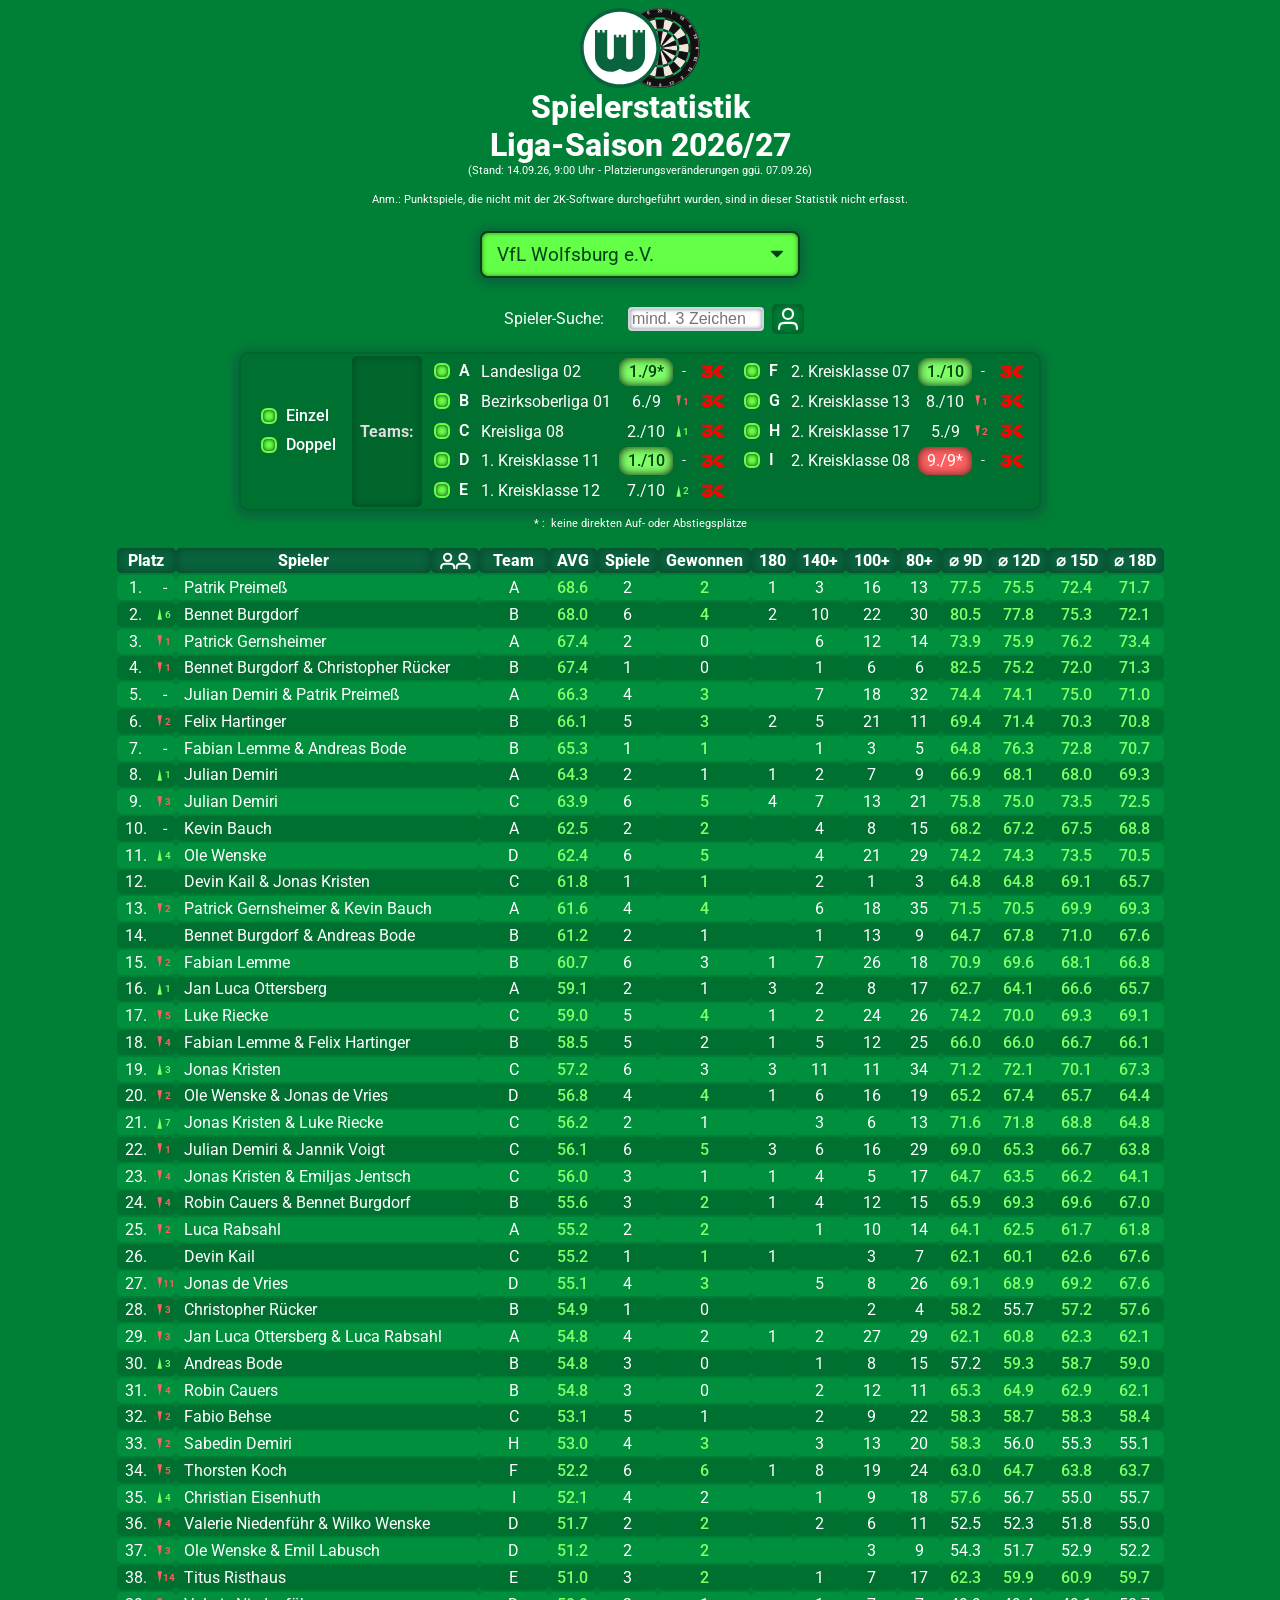
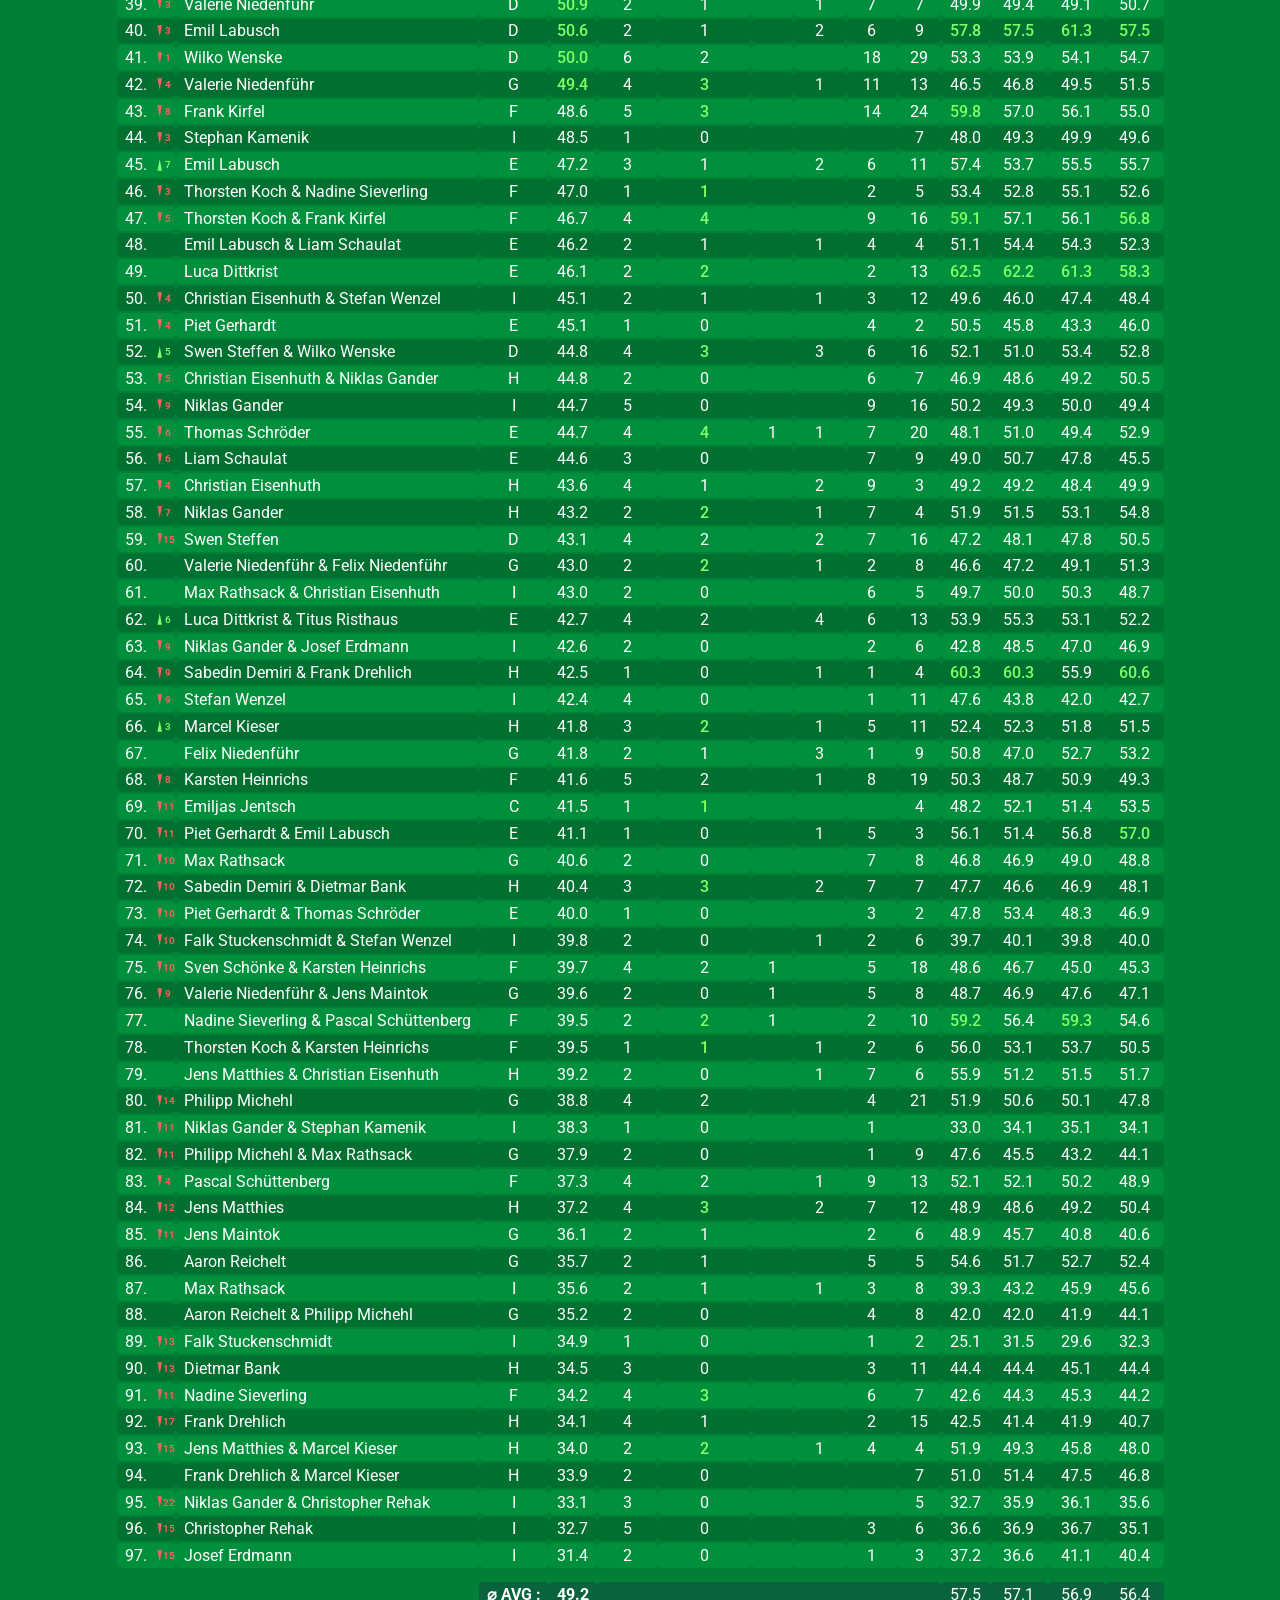
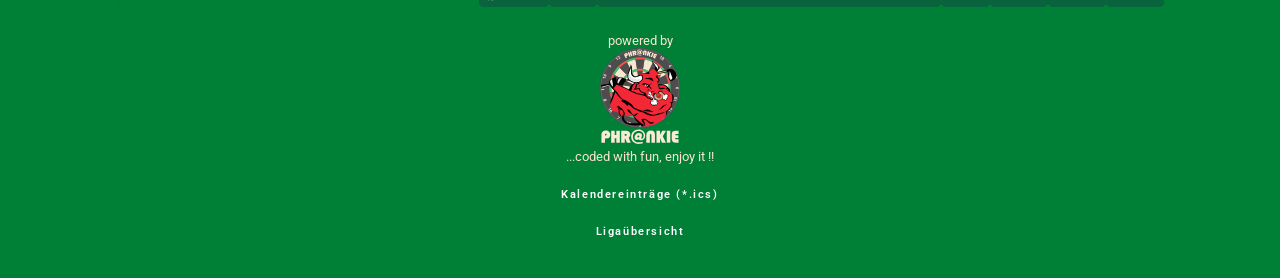
==== index.html @ e4059575 "Add files via upload" ====
<!doctype html>
<html lang="de">
<head>
    <meta http-equiv="content-type" content="text/html; charset=UTF-8">
	<meta http-equiv="Cache-Control" content="no-cache, no-store, must-revalidate">
	<meta http-equiv="Pragma" content="no-cache">
	<meta http-equiv="Expires" content="0">
    <meta name="viewport" content="width=device-width, initial-scale=1.0">
	<meta name="theme-color" content="#09633d">
    <title>Spielerstatistik Liga-Saison 2026/27</title>
	<link rel="manifest" href="./manifest.json">
	<link rel="apple-touch-icon" href="./icon-192.png">
	<link href="https://fonts.googleapis.com/css?family=Roboto" rel="stylesheet">
	<script src="./s8s.js" type="text/javascript"></script>
</head>
<body style="background-color: #007F36;">
	<div class="flex-container">
		<div class="flex-container">
			<svg width="120" height="80" viewBox="0 0 120 80"><defs id="defs1"><mask id="path-1-inside-1_2104_37943-5-1" fill="#ffffff"><path d="m 371.001,340.001 c 0,17.121 -13.879,31 -31,31 -17.121,0 -31,-13.879 -31,-31 0,-17.121 13.879,-31 31,-31 17.121,0 31,13.879 31,31 z m -45.008,0 c 0,7.737 6.271,14.008 14.008,14.008 7.737,0 14.008,-6.271 14.008,-14.008 0,-7.737 -6.271,-14.008 -14.008,-14.008 -7.737,0 -14.008,6.271 -14.008,14.008 z" id="path2-3-3" /></mask><style id="style1"> .st0 { fill: none; } .st1 { fill: #09633d; } .st2 { fill: #fff; } .st3 { clip-path: url(#clippath); } </style><clipPath id="clippath"><rect class="st0" width="1080" height="1080" id="rect1" x="0" y="0" /></clipPath><style id="style1-4"> .st0 { fill: none; } .st1 { fill: #09633d; } .st2 { fill: #fff; } .st3 { clip-path: url(#clippath); } </style><clipPath id="clippath-5"><rect class="st0" width="1080" height="1080" id="rect1-5" x="0" y="0" /></clipPath></defs><g id="layer1" transform="matrix(0.43038308,0,0,0.43038308,34.805794,-23.907856)"><g id="g1" transform="matrix(0.99990043,0,0,0.99989921,11.568562,55.050055)"><g id="layer1-9" transform="translate(-12.170833,-55.562499)"><g id="g1950" style="display:inline" transform="matrix(0.26458333,0,0,0.26458333,9.8705457,53.262325)"><ellipse style="fill:#141011;fill-opacity:1;fill-rule:evenodd;stroke:none;stroke-width:5.89986;paint-order:markers fill stroke" id="circle1685" cx="361.89084" cy="361.89041" rx="351.306" ry="351.30643" /><g id="g1568-9" style="display:inline;fill:#ede7de;fill-opacity:1;stroke:#cccccc;stroke-width:1.11589;stroke-dasharray:none;stroke-opacity:1" transform="matrix(0.89614401,0,0,0.89614401,39.278656,39.259879)"><path d="m 638.529,315.888 c 4.629,29.227 4.629,59.001 0,88.229 l -92.861,-14.708 c 3.086,-19.483 3.086,-39.33 0,-58.814 z" fill="url(#paint2_radial_2104_37943)" stroke="#cccccc" id="path1528-4" style="fill:#ede7de;fill-opacity:1;stroke:#cccccc;stroke-width:1.11589;stroke-dasharray:none;stroke-opacity:1" /><path d="m 526.92,333.565 c 2.775,17.516 2.775,35.359 0,52.875 L 390.124,364.774 c 0.5,-3.161 0.5,-6.381 0,-9.542 z" fill="url(#paint3_radial_2104_37943)" stroke="#cccccc" id="path1530-2" style="fill:#ede7de;fill-opacity:1;stroke:#cccccc;stroke-width:1.11589;stroke-dasharray:none;stroke-opacity:1" /><path d="m 559.405,160.596 c 20.924,20.924 38.425,45.012 51.859,71.378 l -83.771,42.684 c -8.955,-17.576 -20.621,-33.633 -34.57,-47.581 z" fill="url(#paint10_radial_2104_37943)" stroke="#cccccc" id="path1532-9" style="fill:#ede7de;fill-opacity:1;stroke:#cccccc;stroke-width:1.11589;stroke-dasharray:none;stroke-opacity:1" /><path d="m 479.502,240.499 c 12.54,12.54 23.028,26.975 31.079,42.777 L 387.18,346.152 c -1.453,-2.853 -3.346,-5.458 -5.609,-7.722 z" fill="url(#paint11_radial_2104_37943)" stroke="#cccccc" id="path1534-14" style="fill:#ede7de;fill-opacity:1;stroke:#cccccc;stroke-width:1.11589;stroke-dasharray:none;stroke-opacity:1" /><path d="m 404.115,81.4727 c 29.228,4.6291 57.544,13.8298 83.911,27.2642 L 445.342,192.508 C 427.766,183.553 408.89,177.42 389.407,174.334 Z" fill="url(#paint18_radial_2104_37943)" stroke="#cccccc" id="path1536-3" style="fill:#ede7de;fill-opacity:1;stroke:#cccccc;stroke-width:1.11589;stroke-dasharray:none;stroke-opacity:1" /><path d="m 386.438,193.081 c 17.516,2.774 34.486,8.288 50.287,16.339 l -62.876,123.401 c -2.852,-1.453 -5.915,-2.448 -9.077,-2.949 z" fill="url(#paint19_radial_2104_37943)" stroke="#cccccc" id="path1538-6" style="fill:#ede7de;fill-opacity:1;stroke:#cccccc;stroke-width:1.11589;stroke-dasharray:none;stroke-opacity:1" /><path d="m 231.976,108.7379 c 26.367,-13.4344 54.683,-22.6351 83.911,-27.2643 l 14.708,92.8614 c -19.483,3.086 -38.359,9.219 -55.935,18.174 z" fill="url(#paint26_radial_2104_37943)" stroke="#cccccc" id="path1540-5" style="fill:#ede7de;fill-opacity:1;stroke:#cccccc;stroke-width:1.11589;stroke-dasharray:none;stroke-opacity:1" /><path d="m 283.276,209.421 c 15.802,-8.051 32.772,-13.565 50.287,-16.339 l 21.666,136.791 c -3.162,0.501 -6.225,1.496 -9.077,2.949 z" fill="url(#paint27_radial_2104_37943)" stroke="#cccccc" id="path1542-2" style="fill:#ede7de;fill-opacity:1;stroke:#cccccc;stroke-width:1.11589;stroke-dasharray:none;stroke-opacity:1" /><path d="m 108.7368,231.975 c 13.4342,-26.366 30.9352,-50.454 51.8592,-71.378 l 66.482,66.481 c -13.948,13.948 -25.614,30.005 -34.57,47.581 z" fill="url(#paint34_radial_2104_37943)" stroke="#cccccc" id="path1544-7" style="fill:#ede7de;fill-opacity:1;stroke:#cccccc;stroke-width:1.11589;stroke-dasharray:none;stroke-opacity:1" /><path d="m 209.42,283.277 c 8.051,-15.802 18.539,-30.237 31.079,-42.777 l 97.931,97.931 c -2.263,2.264 -4.156,4.869 -5.609,7.721 z" fill="url(#paint35_radial_2104_37943)" stroke="#cccccc" id="path1546-8" style="fill:#ede7de;fill-opacity:1;stroke:#cccccc;stroke-width:1.11589;stroke-dasharray:none;stroke-opacity:1" /><path d="m 81.4719,404.116 c -4.6292,-29.228 -4.6292,-59.002 0,-88.229 l 92.8611,14.707 c -3.086,19.484 -3.086,39.331 0,58.814 z" fill="url(#paint42_radial_2104_37943)" stroke="#cccccc" id="path1548-3" style="fill:#ede7de;fill-opacity:1;stroke:#cccccc;stroke-width:1.11589;stroke-dasharray:none;stroke-opacity:1" /><path d="m 193.081,386.439 c -2.775,-17.516 -2.775,-35.359 0,-52.875 l 136.791,21.666 c -0.501,3.162 -0.501,6.382 0,9.544 z" fill="url(#paint43_radial_2104_37943)" stroke="#cccccc" id="path1550-1" style="fill:#ede7de;fill-opacity:1;stroke:#cccccc;stroke-width:1.11589;stroke-dasharray:none;stroke-opacity:1" /><path d="M 160.596,559.404 C 139.672,538.48 122.171,514.392 108.7368,488.025 l 83.7712,-42.683 c 8.956,17.576 20.622,33.633 34.57,47.581 z" fill="url(#paint50_radial_2104_37943)" stroke="#cccccc" id="path1552-8" style="fill:#ede7de;fill-opacity:1;stroke:#cccccc;stroke-width:1.11589;stroke-dasharray:none;stroke-opacity:1" /><path d="m 240.5,479.502 c -12.54,-12.54 -23.028,-26.975 -31.079,-42.777 L 332.822,373.85 c 1.453,2.852 3.346,5.457 5.609,7.721 z" fill="url(#paint51_radial_2104_37943)" stroke="#cccccc" id="path1554-6" style="fill:#ede7de;fill-opacity:1;stroke:#cccccc;stroke-width:1.11589;stroke-dasharray:none;stroke-opacity:1" /><path d="m 315.886,638.528 c -29.227,-4.629 -57.544,-13.83 -83.91,-27.264 l 42.683,-83.772 c 17.576,8.956 36.452,15.089 55.935,18.175 z" fill="url(#paint58_radial_2104_37943)" stroke="#cccccc" id="path1556-3" style="fill:#ede7de;fill-opacity:1;stroke:#cccccc;stroke-width:1.11589;stroke-dasharray:none;stroke-opacity:1" /><path d="m 333.563,526.92 c -17.515,-2.775 -34.485,-8.288 -50.287,-16.339 L 346.152,387.18 c 2.852,1.453 5.915,2.448 9.077,2.949 z" fill="url(#paint59_radial_2104_37943)" stroke="#cccccc" id="path1558-6" style="fill:#ede7de;fill-opacity:1;stroke:#cccccc;stroke-width:1.11589;stroke-dasharray:none;stroke-opacity:1" /><path d="m 436.725,510.581 c -15.801,8.051 -32.771,13.564 -50.287,16.339 L 364.772,390.129 c 3.162,-0.501 6.225,-1.496 9.077,-2.949 z" fill="url(#paint66_radial_2104_37943)" stroke="#cccccc" id="path1560-9" style="fill:#ede7de;fill-opacity:1;stroke:#cccccc;stroke-width:1.11589;stroke-dasharray:none;stroke-opacity:1" /><path d="m 611.264,488.025 c -13.435,26.367 -30.935,50.455 -51.86,71.379 l -66.481,-66.481 c 13.948,-13.948 25.614,-30.005 34.57,-47.581 z" fill="url(#paint73_radial_2104_37943)" stroke="#cccccc" id="path1562-8" style="fill:#ede7de;fill-opacity:1;stroke:#cccccc;stroke-width:1.11589;stroke-dasharray:none;stroke-opacity:1" /><path d="m 510.581,436.725 c -8.051,15.802 -18.539,30.237 -31.079,42.777 L 381.57,381.571 c 2.264,-2.264 4.157,-4.869 5.61,-7.721 z" fill="url(#paint74_radial_2104_37943)" stroke="#cccccc" id="path1564-3" style="fill:#ede7de;fill-opacity:1;stroke:#cccccc;stroke-width:1.11589;stroke-dasharray:none;stroke-opacity:1" /><path d="m 488.019,611.305 c -26.367,13.434 -54.683,22.635 -83.911,27.264 L 389.4,545.708 c 19.483,-3.086 38.359,-9.219 55.935,-18.175 z" fill="url(#paint81_radial_2104_37943)" stroke="#cccccc" id="path1566-6" style="fill:#ede7de;fill-opacity:1;stroke:#cccccc;stroke-width:1.11589;stroke-dasharray:none;stroke-opacity:1" /></g><g id="g1610-6" style="display:inline;fill:#141011;fill-opacity:1;stroke:#b3b3b3;stroke-width:1.11589;stroke-dasharray:none;stroke-opacity:1" transform="matrix(0.89614401,0,0,0.89614401,39.278454,39.278228)"><path d="m 611.265,231.976 c 13.434,26.366 22.635,54.683 27.264,83.91 l -92.861,14.708 c -3.086,-19.483 -9.219,-38.359 -18.175,-55.935 z" fill="url(#paint6_radial_2104_37943)" id="path1570-4" style="fill:#141011;fill-opacity:1;stroke:#b3b3b3;stroke-width:1.11589;stroke-dasharray:none;stroke-opacity:1" /><path d="m 510.58,283.276 c 8.052,15.802 13.565,32.772 16.34,50.287 l -136.793,21.666 c -0.501,-3.161 -1.496,-6.224 -2.949,-9.076 z" fill="url(#paint7_radial_2104_37943)" id="path1572-4" style="fill:#141011;fill-opacity:1;stroke:#b3b3b3;stroke-width:1.11589;stroke-dasharray:none;stroke-opacity:1" /><path d="m 488.026,108.7363 c 26.367,13.4347 50.455,30.9347 71.379,51.8597 l -66.481,66.481 c -13.948,-13.948 -30.005,-25.614 -47.581,-34.569 z" fill="url(#paint14_radial_2104_37943)" id="path1574-43" style="fill:#141011;fill-opacity:1;stroke:#b3b3b3;stroke-width:1.11589;stroke-dasharray:none;stroke-opacity:1" /><path d="m 436.726,209.42 c 15.801,8.051 30.236,18.539 42.776,31.079 l -97.933,97.933 c -2.263,-2.263 -4.869,-4.156 -7.72,-5.609 z" fill="url(#paint15_radial_2104_37943)" id="path1576-0" style="fill:#141011;fill-opacity:1;stroke:#b3b3b3;stroke-width:1.11589;stroke-dasharray:none;stroke-opacity:1" /><path d="m 315.887,81.4719 c 29.227,-4.6292 59.001,-4.6292 88.229,0 l -14.708,92.8611 c -19.483,-3.086 -39.33,-3.086 -58.814,0 z" fill="url(#paint22_radial_2104_37943)" id="path1578-6" style="fill:#141011;fill-opacity:1;stroke:#b3b3b3;stroke-width:1.11589;stroke-dasharray:none;stroke-opacity:1" /><path d="m 333.563,193.081 c 17.516,-2.775 35.36,-2.775 52.875,0 l -21.666,136.793 c -3.161,-0.501 -6.381,-0.501 -9.543,0 z" fill="url(#paint23_radial_2104_37943)" id="path1580-0" style="fill:#141011;fill-opacity:1;stroke:#b3b3b3;stroke-width:1.11589;stroke-dasharray:none;stroke-opacity:1" /><path d="m 160.597,160.597 c 20.924,-20.925 45.012,-38.425 71.378,-51.8597 l 42.684,83.7717 c -17.576,8.955 -33.633,20.621 -47.581,34.569 z" fill="url(#paint30_radial_2104_37943)" id="path1582-97" style="fill:#141011;fill-opacity:1;stroke:#b3b3b3;stroke-width:1.11589;stroke-dasharray:none;stroke-opacity:1" /><path d="m 240.5,240.5 c 12.539,-12.54 26.975,-23.028 42.776,-31.079 l 62.877,123.403 c -2.852,1.453 -5.457,3.346 -7.72,5.609 z" fill="url(#paint31_radial_2104_37943)" id="path1584-9" style="fill:#141011;fill-opacity:1;stroke:#b3b3b3;stroke-width:1.11589;stroke-dasharray:none;stroke-opacity:1" /><path d="m 81.4722,315.885 c 4.6291,-29.227 13.8298,-57.544 27.2642,-83.91 l 83.7716,42.683 c -8.956,17.576 -15.089,36.452 -18.175,55.935 z" fill="url(#paint38_radial_2104_37943)" id="path1586-9" style="fill:#141011;fill-opacity:1;stroke:#b3b3b3;stroke-width:1.11589;stroke-dasharray:none;stroke-opacity:1" /><path d="m 193.081,333.562 c 2.774,-17.515 8.288,-34.485 16.339,-50.287 l 123.403,62.877 c -1.453,2.852 -2.448,5.915 -2.949,9.076 z" fill="url(#paint39_radial_2104_37943)" id="path1588-3" style="fill:#141011;fill-opacity:1;stroke:#b3b3b3;stroke-width:1.11589;stroke-dasharray:none;stroke-opacity:1" /><path d="M 108.7369,488.025 C 95.3025,461.658 86.1018,433.342 81.4727,404.114 l 92.8613,-14.708 c 3.086,19.483 9.219,38.359 18.174,55.935 z" fill="url(#paint46_radial_2104_37943)" id="path1590-2" style="fill:#141011;fill-opacity:1;stroke:#b3b3b3;stroke-width:1.11589;stroke-dasharray:none;stroke-opacity:1" /><path d="m 209.421,436.724 c -8.051,-15.801 -13.565,-32.771 -16.339,-50.287 l 136.793,-21.666 c 0.501,3.162 1.496,6.225 2.949,9.076 z" fill="url(#paint47_radial_2104_37943)" id="path1592-11" style="fill:#141011;fill-opacity:1;stroke:#b3b3b3;stroke-width:1.11589;stroke-dasharray:none;stroke-opacity:1" /><path d="M 231.975,611.265 C 205.609,597.83 181.521,580.33 160.597,559.405 l 66.481,-66.481 c 13.948,13.948 30.005,25.614 47.581,34.569 z" fill="url(#paint54_radial_2104_37943)" id="path1594-9" style="fill:#141011;fill-opacity:1;stroke:#b3b3b3;stroke-width:1.11589;stroke-dasharray:none;stroke-opacity:1" /><path d="M 283.277,510.581 C 267.475,502.529 253.04,492.041 240.5,479.502 l 97.933,-97.934 c 2.263,2.264 4.869,4.156 7.721,5.61 z" fill="url(#paint55_radial_2104_37943)" id="path1596-7" style="fill:#141011;fill-opacity:1;stroke:#b3b3b3;stroke-width:1.11589;stroke-dasharray:none;stroke-opacity:1" /><path d="m 404.116,638.529 c -29.228,4.629 -59.002,4.629 -88.229,0 l 14.707,-92.861 c 19.484,3.086 39.331,3.086 58.814,0 z" fill="url(#paint62_radial_2104_37943)" id="path1598-1" style="fill:#141011;fill-opacity:1;stroke:#b3b3b3;stroke-width:1.11589;stroke-dasharray:none;stroke-opacity:1" /><path d="m 386.438,526.92 c -17.515,2.774 -35.359,2.774 -52.875,0 l 21.666,-136.793 c 3.162,0.501 6.382,0.501 9.543,0 z" fill="url(#paint63_radial_2104_37943)" id="path1600-9" style="fill:#141011;fill-opacity:1;stroke:#b3b3b3;stroke-width:1.11589;stroke-dasharray:none;stroke-opacity:1" /><path d="m 559.405,559.405 c -20.925,20.925 -45.013,38.425 -71.379,51.86 l -42.684,-83.772 c 17.576,-8.955 33.633,-20.621 47.581,-34.569 z" fill="url(#paint69_radial_2104_37943)" id="path1602-2" style="fill:#141011;fill-opacity:1;stroke:#b3b3b3;stroke-width:1.11589;stroke-dasharray:none;stroke-opacity:1" /><path d="m 479.501,479.502 c -12.54,12.539 -26.975,23.027 -42.776,31.079 L 373.848,387.178 c 2.851,-1.454 5.457,-3.346 7.72,-5.61 z" fill="url(#paint70_radial_2104_37943)" id="path1604-3" style="fill:#141011;fill-opacity:1;stroke:#b3b3b3;stroke-width:1.11589;stroke-dasharray:none;stroke-opacity:1" /><path d="m 638.529,404.114 c -4.629,29.228 -13.83,57.544 -27.264,83.911 l -83.772,-42.684 c 8.956,-17.576 15.089,-36.452 18.175,-55.935 z" fill="url(#paint77_radial_2104_37943)" id="path1606-7" style="fill:#141011;fill-opacity:1;stroke:#b3b3b3;stroke-width:1.11589;stroke-dasharray:none;stroke-opacity:1" /><path d="m 526.92,386.436 c -2.774,17.516 -8.288,34.486 -16.339,50.287 L 387.178,373.846 c 1.453,-2.851 2.448,-5.914 2.949,-9.075 z" fill="url(#paint78_radial_2104_37943)" id="path1608-7" style="fill:#141011;fill-opacity:1;stroke:#b3b3b3;stroke-width:1.11589;stroke-dasharray:none;stroke-opacity:1" /></g><g id="g7471" style="display:inline" transform="translate(1.8908332,1.8904006)"><path d="m 371.001,340.001 c 0,17.121 -13.879,31 -31,31 -17.121,0 -31,-13.879 -31,-31 0,-17.121 13.879,-31 31,-31 17.121,0 31,13.879 31,31 z m -45.008,0 c 0,7.737 6.271,14.008 14.008,14.008 7.737,0 14.008,-6.271 14.008,-14.008 0,-7.737 -6.271,-14.008 -14.008,-14.008 -7.737,0 -14.008,6.271 -14.008,14.008 z" fill="url(#paint0_radial_2104_37943)" stroke="#cccccc" stroke-width="2" mask="url(#path-1-inside-1_2104_37943-5-1)" id="path1612-8" style="fill:#004013;fill-opacity:1;stroke:#cccccc;stroke-opacity:1" transform="matrix(0.89614401,0,0,0.89614401,55.310602,55.310909)" /><path d="m 526.40096,333.64697 c 2.7655,17.46136 2.7655,35.24892 0,52.71029 l -16.82241,-2.66424 c 2.4859,-15.69596 2.4859,-31.68586 0,-47.38182 z" stroke="#cccccc" id="path1614-7" style="fill:#004013;fill-opacity:1;stroke:#cccccc;stroke-width:0.896144;stroke-opacity:1" /><path d="m 625.5342,317.94563 c 4.41262,27.8638 4.41262,56.24916 0,84.11297 l -15.93254,-2.52354 c 4.14825,-26.1916 4.14825,-52.87339 0,-79.06589 z" stroke="#cccccc" id="path1616-9" style="fill:#004013;fill-opacity:1;stroke:#cccccc;stroke-width:0.896144;stroke-opacity:1" /><path d="m 479.12937,240.87007 c 12.5012,12.50121 22.95652,26.89239 30.98328,42.64391 l -15.1771,7.73283 c -7.21396,-14.15908 -16.61271,-27.09492 -27.84946,-38.33256 z" stroke="#cccccc" id="path1618-6" style="fill:#004013;fill-opacity:1;stroke:#cccccc;stroke-width:0.896144;stroke-opacity:1" /><path d="m 550.10128,169.89905 c 19.94817,19.94817 36.63258,42.91275 49.44027,68.0487 l -14.37236,7.32329 c -12.0388,-23.62863 -27.72221,-45.21405 -46.47403,-63.96587 z" stroke="#cccccc" id="path1620-0" style="fill:#004013;fill-opacity:1;stroke:#cccccc;stroke-width:0.896144;stroke-opacity:1" /><path d="m 386.35516,193.59937 c 17.46137,2.7664 34.37877,8.26245 50.13119,16.28921 l -7.73282,15.1762 c -14.15998,-7.21485 -29.36664,-12.15619 -45.06261,-14.6421 z" stroke="#cccccc" id="path1622-8" style="fill:#004013;fill-opacity:1;stroke:#cccccc;stroke-width:0.896144;stroke-opacity:1" /><path d="m 402.0565,94.467294 c 27.86381,4.413241 54.85925,13.184606 79.99609,25.992206 l -7.32329,14.37254 C 451.10067,122.79288 425.72546,114.54773 399.53296,110.3993 Z" stroke="#cccccc" id="path1624-0" style="fill:#004013;fill-opacity:1;stroke:#cccccc;stroke-width:0.896144;stroke-opacity:1" /><path d="m 283.51457,209.88858 c 15.75242,-8.02676 32.66893,-13.52281 50.1303,-16.28921 l 2.66513,16.82331 c -15.69596,2.48591 -30.90353,7.42725 -45.0626,14.6421 z" stroke="#cccccc" id="path1626-7" style="fill:#004013;fill-opacity:1;stroke:#cccccc;stroke-width:0.896144;stroke-opacity:1" /><path d="m 237.94834,120.45959 c 25.13594,-12.80769 52.13138,-21.579055 79.99519,-25.992296 l 2.52354,15.932006 c -26.1916,4.14843 -51.56771,12.39358 -75.19545,24.43274 z" stroke="#cccccc" id="path1628-3" style="fill:#004013;fill-opacity:1;stroke:#cccccc;stroke-width:0.896144;stroke-opacity:1" /><path d="m 209.88738,283.51398 c 8.02586,-15.75152 18.48207,-30.1427 30.98239,-42.64391 l 12.04417,12.04418 c -11.23675,11.23764 -20.63551,24.17348 -27.85036,38.33256 z" stroke="#cccccc" id="path1630-4" style="fill:#004013;fill-opacity:1;stroke:#cccccc;stroke-width:0.896144;stroke-opacity:1" /><path d="m 120.45911,237.94775 c 12.8076,-25.13595 29.49147,-48.10053 49.44053,-68.0487 l 11.40612,11.40612 c -18.75181,18.75182 -34.43523,40.33724 -46.47421,63.96587 z" stroke="#cccccc" id="path1632-4" style="fill:#004013;fill-opacity:1;stroke:#cccccc;stroke-width:0.896144;stroke-opacity:1" /><path d="m 193.59907,386.35636 c -2.7664,-17.46136 -2.7664,-35.24892 0,-52.71029 l 16.81524,2.66334 c -2.4868,15.69686 -2.4868,31.68676 0,47.38361 z" stroke="#cccccc" id="path1634-5" style="fill:#004013;fill-opacity:1;stroke:#cccccc;stroke-width:0.896144;stroke-opacity:1" /><path d="m 94.466271,402.05681 c -4.413241,-27.86381 -4.413241,-56.24917 0,-84.11298 l 15.932009,2.52355 c -4.14843,26.19249 -4.14843,52.87428 0,79.06589 z" stroke="#cccccc" id="path1636-6" style="fill:#004013;fill-opacity:1;stroke:#cccccc;stroke-width:0.896144;stroke-opacity:1" /><path d="m 240.86977,479.13057 c -12.50032,-12.50031 -22.95653,-26.89149 -30.98239,-42.64301 l 15.1762,-7.73283 c 7.21485,14.15907 16.61361,27.09491 27.85036,38.33256 z" stroke="#cccccc" id="path1638-5" style="fill:#004013;fill-opacity:1;stroke:#cccccc;stroke-width:0.896144;stroke-opacity:1" /><path d="M 169.89964,550.10069 C 149.95058,530.15253 133.2668,507.18884 120.45911,482.052 l 14.37244,-7.32329 c 12.03898,23.62863 27.7224,45.21495 46.47421,63.96586 z" stroke="#cccccc" id="path1640-1" style="fill:#004013;fill-opacity:1;stroke:#cccccc;stroke-width:0.896144;stroke-opacity:1" /><path d="m 333.64487,526.40127 c -17.46137,-2.7664 -34.37878,-8.26245 -50.1312,-16.28921 l 7.73283,-15.1762 c 14.15997,7.21486 29.36664,12.15619 45.0626,14.6421 z" stroke="#cccccc" id="path1642-0" style="fill:#004013;fill-opacity:1;stroke:#cccccc;stroke-width:0.896144;stroke-opacity:1" /><path d="m 317.94353,625.53272 c -27.86381,-4.41261 -54.85925,-13.18407 -79.99519,-25.99176 l 7.32328,-14.37236 c 23.62774,12.0388 49.00385,20.28422 75.19545,24.43247 z" stroke="#cccccc" id="path1644-3" style="fill:#004013;fill-opacity:1;stroke:#cccccc;stroke-width:0.896144;stroke-opacity:1" /><path d="m 436.48635,510.11206 c -15.75152,8.02676 -32.66893,13.52281 -50.13029,16.28921 l -2.66424,-16.82331 c 15.69596,-2.48591 30.90263,-7.42724 45.06171,-14.6421 z" stroke="#cccccc" id="path1646-2" style="fill:#004013;fill-opacity:1;stroke:#cccccc;stroke-width:0.896144;stroke-opacity:1" /><path d="m 482.05259,599.54096 c -25.13684,12.80769 -52.13228,21.57915 -79.99609,25.99176 l -2.52354,-15.93165 c 26.1925,-4.14825 51.56771,-12.39367 75.19634,-24.43247 z" stroke="#cccccc" id="path1648-2" style="fill:#004013;fill-opacity:1;stroke:#cccccc;stroke-width:0.896144;stroke-opacity:1" /><path d="m 510.11265,436.48756 c -8.02587,15.75152 -18.48118,30.1427 -30.98239,42.64301 l -12.04417,-12.04328 c 11.23675,-11.23765 20.6355,-24.17349 27.85036,-38.33256 z" stroke="#cccccc" id="path1650-5" style="fill:#004013;fill-opacity:1;stroke:#cccccc;stroke-width:0.896144;stroke-opacity:1" /><path d="m 599.54065,482.052 c -12.80769,25.13684 -29.4921,48.10053 -49.44026,68.04869 l -11.40612,-11.40612 c 18.75181,-18.75091 34.43523,-40.33723 46.47402,-63.96586 z" stroke="#cccccc" id="path1652-8" style="fill:#004013;fill-opacity:1;stroke:#cccccc;stroke-width:0.896144;stroke-opacity:1" /></g><g id="g1698-5" style="display:inline;fill:#fc150d;fill-opacity:1;stroke:#cccccc;stroke-width:1.11589;stroke-dasharray:none;stroke-opacity:1" transform="matrix(0.89614401,0,0,0.89614401,39.278634,39.278575)"><path d="m 360.001,345.501 c 8.008,0 14.5,6.492 14.5,14.5 0,8.008 -6.492,14.5 -14.5,14.5 -8.008,0 -14.5,-6.492 -14.5,-14.5 0,-8.008 6.492,-14.5 14.5,-14.5 z" fill="url(#paint1_radial_2104_37943)" id="path1656-4" style="fill:#00af5b;fill-opacity:1;stroke:#cccccc;stroke-width:1.11589;stroke-dasharray:none;stroke-opacity:1" /><path d="m 527.51,274.649 c 8.956,17.578 15.09,36.456 18.176,55.941 l -18.773,2.973 c -2.774,-17.515 -8.288,-34.484 -16.338,-50.285 z" fill="url(#paint8_radial_2104_37943)" stroke="#cccccc" id="path1658-2" style="fill:#00af5b;fill-opacity:1;stroke:#cccccc;stroke-width:1.11589;stroke-dasharray:none;stroke-opacity:1" /><path d="m 627.302,223.803 c 14.292,28.049 24.08,58.173 29.005,89.266 l -17.779,2.816 c -4.629,-29.227 -13.829,-57.544 -27.264,-83.91 z" fill="url(#paint9_radial_2104_37943)" stroke="#cccccc" id="path1660-4" style="fill:#00af5b;fill-opacity:1;stroke:#cccccc;stroke-width:1.11589;stroke-dasharray:none;stroke-opacity:1" /><path d="m 445.352,192.491 c 17.577,8.956 33.636,20.624 47.585,34.573 l -13.439,13.44 c -12.54,-12.539 -26.975,-23.027 -42.775,-31.078 z" fill="url(#paint16_radial_2104_37943)" stroke="#cccccc" id="path1662-7" style="fill:#00af5b;fill-opacity:1;stroke:#cccccc;stroke-width:1.11589;stroke-dasharray:none;stroke-opacity:1" /><path d="m 496.198,92.6982 c 28.05,14.292 53.675,32.9098 75.935,55.1698 l -12.728,12.728 c -20.924,-20.925 -45.012,-38.425 -71.379,-51.8596 z" fill="url(#paint17_radial_2104_37943)" stroke="#cccccc" id="path1664-7" style="fill:#00af5b;fill-opacity:1;stroke:#cccccc;stroke-width:1.11589;stroke-dasharray:none;stroke-opacity:1" /><path d="m 330.591,174.316 c 19.485,-3.087 39.335,-3.087 58.82,0 l -2.974,18.772 c -17.515,-2.774 -35.357,-2.774 -52.872,0 z" fill="url(#paint24_radial_2104_37943)" stroke="#cccccc" id="path1666-3" style="fill:#00af5b;fill-opacity:1;stroke:#cccccc;stroke-width:1.11589;stroke-dasharray:none;stroke-opacity:1" /><path d="m 313.071,63.6935 c 31.093,-4.9247 62.767,-4.9247 93.86,0 l -2.815,17.7784 c -29.228,-4.6292 -59.002,-4.6292 -88.229,0 z" fill="url(#paint25_radial_2104_37943)" stroke="#cccccc" id="path1668-0" style="fill:#00af5b;fill-opacity:1;stroke:#cccccc;stroke-width:1.11589;stroke-dasharray:none;stroke-opacity:1" /><path d="m 227.065,227.064 c 13.95,-13.949 30.008,-25.617 47.586,-34.573 l 8.629,16.935 c -15.801,8.051 -30.236,18.539 -42.775,31.078 z" fill="url(#paint32_radial_2104_37943)" stroke="#cccccc" id="path1670-1" style="fill:#00af5b;fill-opacity:1;stroke:#cccccc;stroke-width:1.11589;stroke-dasharray:none;stroke-opacity:1" /><path d="m 147.869,147.868 c 22.26,-22.26 47.885,-40.8778 75.934,-55.1698 l 8.172,16.0382 c -26.366,13.4346 -50.454,30.9346 -71.378,51.8596 z" fill="url(#paint33_radial_2104_37943)" stroke="#cccccc" id="path1672-9" style="fill:#00af5b;fill-opacity:1;stroke:#cccccc;stroke-width:1.11589;stroke-dasharray:none;stroke-opacity:1" /><path d="m 174.315,330.591 c 3.087,-19.485 9.22,-38.363 18.177,-55.941 l 16.935,8.629 c -8.051,15.801 -13.565,32.77 -16.339,50.285 z" fill="url(#paint40_radial_2104_37943)" stroke="#cccccc" id="path1674-1" style="fill:#00af5b;fill-opacity:1;stroke:#cccccc;stroke-width:1.11589;stroke-dasharray:none;stroke-opacity:1" /><path d="m 63.6938,313.069 c 4.9247,-31.093 14.7126,-61.217 29.0046,-89.266 l 16.0381,8.172 c -13.4344,26.366 -22.6351,54.683 -27.2643,83.91 z" fill="url(#paint41_radial_2104_37943)" stroke="#cccccc" id="path1676-2" style="fill:#00af5b;fill-opacity:1;stroke:#cccccc;stroke-width:1.11589;stroke-dasharray:none;stroke-opacity:1" /><path d="m 192.492,445.351 c -8.957,-17.577 -15.09,-36.455 -18.177,-55.94 l 18.773,-2.973 c 2.774,17.515 8.288,34.484 16.339,50.284 z" fill="url(#paint48_radial_2104_37943)" stroke="#cccccc" id="path1678-9" style="fill:#00af5b;fill-opacity:1;stroke:#cccccc;stroke-width:1.11589;stroke-dasharray:none;stroke-opacity:1" /><path d="M 92.6984,496.198 C 78.4065,468.148 68.6185,438.024 63.6938,406.931 l 17.7784,-2.816 c 4.6292,29.228 13.8299,57.544 27.2643,83.911 z" fill="url(#paint49_radial_2104_37943)" stroke="#cccccc" id="path1680-4" style="fill:#00af5b;fill-opacity:1;stroke:#cccccc;stroke-width:1.11589;stroke-dasharray:none;stroke-opacity:1" /><path d="m 274.651,527.509 c -17.577,-8.956 -33.636,-20.623 -47.586,-34.573 l 13.44,-13.44 c 12.54,12.539 26.975,23.027 42.775,31.078 z" fill="url(#paint56_radial_2104_37943)" stroke="#cccccc" id="path1682-0" style="fill:#00af5b;fill-opacity:1;stroke:#cccccc;stroke-width:1.11589;stroke-dasharray:none;stroke-opacity:1" /><path d="m 223.803,627.302 c -28.049,-14.292 -53.674,-32.91 -75.934,-55.17 l 12.728,-12.728 c 20.924,20.925 45.012,38.426 71.378,51.86 z" fill="url(#paint57_radial_2104_37943)" stroke="#cccccc" id="path1684-9" style="fill:#00af5b;fill-opacity:1;stroke:#cccccc;stroke-width:1.11589;stroke-dasharray:none;stroke-opacity:1" /><path d="m 389.411,545.687 c -19.485,3.086 -39.334,3.086 -58.819,0 l 2.973,-18.773 c 17.515,2.774 35.358,2.774 52.873,0 z" fill="url(#paint64_radial_2104_37943)" stroke="#cccccc" id="path1686-3" style="fill:#00af5b;fill-opacity:1;stroke:#cccccc;stroke-width:1.11589;stroke-dasharray:none;stroke-opacity:1" /><path d="m 406.932,656.307 c -31.093,4.924 -62.768,4.924 -93.861,0 l 2.816,-17.779 c 29.228,4.629 59.002,4.629 88.229,0 z" fill="url(#paint65_radial_2104_37943)" stroke="#cccccc" id="path1688-6" style="fill:#00af5b;fill-opacity:1;stroke:#cccccc;stroke-width:1.11589;stroke-dasharray:none;stroke-opacity:1" /><path d="m 492.936,492.936 c -13.949,13.95 -30.008,25.617 -47.585,34.573 l -8.629,-16.935 c 15.8,-8.051 30.235,-18.539 42.775,-31.078 z" fill="url(#paint71_radial_2104_37943)" stroke="#cccccc" id="path1690-7" style="fill:#00af5b;fill-opacity:1;stroke:#cccccc;stroke-width:1.11589;stroke-dasharray:none;stroke-opacity:1" /><path d="m 572.132,572.132 c -22.26,22.26 -47.885,40.878 -75.935,55.17 l -8.172,-16.038 c 26.367,-13.434 50.455,-30.935 71.379,-51.86 z" fill="url(#paint72_radial_2104_37943)" stroke="#cccccc" id="path1692-0" style="fill:#00af5b;fill-opacity:1;stroke:#cccccc;stroke-width:1.11589;stroke-dasharray:none;stroke-opacity:1" /><path d="m 545.686,389.409 c -3.087,19.485 -9.22,38.363 -18.177,55.94 l -16.935,-8.629 c 8.051,-15.8 13.565,-32.769 16.339,-50.284 z" fill="url(#paint79_radial_2104_37943)" stroke="#cccccc" id="path1694-3" style="fill:#00af5b;fill-opacity:1;stroke:#cccccc;stroke-width:1.11589;stroke-dasharray:none;stroke-opacity:1" /><path d="m 656.307,406.931 c -4.924,31.093 -14.712,61.217 -29.004,89.267 l -16.038,-8.172 c 13.434,-26.367 22.635,-54.683 27.264,-83.911 z" fill="url(#paint80_radial_2104_37943)" stroke="#cccccc" id="path1696-1" style="fill:#00af5b;fill-opacity:1;stroke:#cccccc;stroke-width:1.11589;stroke-dasharray:none;stroke-opacity:1" /></g></g><g id="layer12" style="display:inline" transform="matrix(0.26458333,0,0,0.26458333,9.7500012,53.250001)"><g id="g1948" transform="matrix(1.0157688,0,0,1.0157688,-3.4372508,-2.9216356)" style="display:inline;fill:#e6e6e6;stroke:#e6e6e6;stroke-opacity:1"><path d="M 358.594,47.0449 V 51 h -17.508 v -3.375 l 8.279,-8.877 c 0.832,-0.9257 1.489,-1.7402 1.969,-2.4433 0.48,-0.7149 0.826,-1.3535 1.037,-1.916 0.223,-0.5742 0.334,-1.1192 0.334,-1.6348 0,-0.7734 -0.129,-1.4355 -0.387,-1.9863 -0.257,-0.5625 -0.638,-0.99612 -1.142,-1.3008 -0.492,-0.30469 -1.102,-0.45703 -1.828,-0.45703 -0.774,0 -1.442,0.1875 -2.004,0.5625 -0.551,0.375 -0.973,0.89643 -1.266,1.56443 -0.281,0.668 -0.422,1.4238 -0.422,2.2676 h -5.08 c 0,-1.5234 0.363,-2.918 1.09,-4.1836 0.727,-1.27734 1.752,-2.29101 3.076,-3.04101 1.324,-0.76172 2.895,-1.14258 4.711,-1.14258 1.793,0 3.305,0.29297 4.535,0.87891 1.242,0.57421 2.18,1.40625 2.813,2.49609 0.644,1.07812 0.967,2.36719 0.967,3.86719 0,0.8437 -0.135,1.6699 -0.405,2.4785 -0.269,0.7969 -0.656,1.5938 -1.16,2.3906 -0.492,0.7852 -1.09,1.5821 -1.793,2.3907 -0.703,0.8086 -1.482,1.6464 -2.338,2.5136 l -4.447,4.9922 z m 20.39,-11.0918 v 4.4297 c 0,1.9219 -0.205,3.5801 -0.615,4.9746 -0.41,1.3828 -1.002,2.5196 -1.775,3.4102 -0.762,0.8789 -1.67,1.5293 -2.725,1.9511 -1.055,0.4219 -2.226,0.6329 -3.515,0.6329 -1.032,0 -1.993,-0.1289 -2.883,-0.3868 -0.891,-0.2695 -1.694,-0.6855 -2.409,-1.248 -0.703,-0.5625 -1.312,-1.2715 -1.828,-2.127 -0.504,-0.8671 -0.89,-1.8984 -1.16,-3.0937 -0.269,-1.1953 -0.404,-2.5664 -0.404,-4.1133 v -4.4297 c 0,-1.9219 0.205,-3.5683 0.615,-4.9394 0.422,-1.38284 1.014,-2.5137 1.776,-3.39261 0.773,-0.8789 1.687,-1.52343 2.742,-1.93359 1.054,-0.42188 2.226,-0.63281 3.515,-0.63281 1.032,0 1.987,0.13476 2.866,0.40429 0.89,0.25782 1.693,0.66211 2.408,1.21289 0.715,0.55079 1.324,1.25977 1.828,2.12696 0.504,0.85547 0.891,1.88087 1.16,3.07617 0.27,1.1836 0.404,2.543 0.404,4.0781 z m -5.08,5.0977 v -5.7832 c 0,-0.9258 -0.052,-1.7344 -0.158,-2.4258 -0.094,-0.6914 -0.24,-1.2773 -0.439,-1.7578 -0.2,-0.4922 -0.446,-0.8906 -0.739,-1.19533 -0.293,-0.30469 -0.627,-0.52734 -1.002,-0.66797 -0.375,-0.14062 -0.791,-0.21093 -1.248,-0.21093 -0.574,0 -1.084,0.11132 -1.529,0.33398 -0.434,0.22266 -0.803,0.58008 -1.107,1.07225 -0.305,0.4805 -0.539,1.125 -0.703,1.9336 -0.153,0.7969 -0.229,1.7695 -0.229,2.918 v 5.7832 c 0,0.9258 0.047,1.7402 0.141,2.4433 0.105,0.7032 0.257,1.3067 0.457,1.8106 0.211,0.4922 0.457,0.8965 0.738,1.2129 0.293,0.3047 0.627,0.5273 1.002,0.6679 0.387,0.1407 0.808,0.211 1.266,0.211 0.562,0 1.06,-0.1113 1.494,-0.334 0.445,-0.2344 0.82,-0.5977 1.125,-1.0898 0.316,-0.504 0.55,-1.1602 0.703,-1.9688 0.152,-0.8086 0.228,-1.793 0.228,-2.9531 z" fill="#cccccc" id="path1908" style="fill:#e6e6e6;stroke:#e6e6e6;stroke-opacity:1" /><path d="m 255.882,57.8481 -4.144,0.3299 -2.621,-12.7886 13.675,-4.4433 1.266,3.8952 -9.713,3.156 1.152,5.5954 c 0.262,-0.2945 0.687,-0.6545 1.276,-1.0799 0.585,-0.4366 1.285,-0.787 2.098,-1.0514 1.182,-0.3838 2.289,-0.5403 3.322,-0.4695 1.034,0.0709 1.982,0.3541 2.846,0.8499 0.874,0.4921 1.643,1.1909 2.307,2.0965 0.664,0.9056 1.204,1.9992 1.621,3.2809 0.351,1.0811 0.519,2.1664 0.503,3.2558 -0.019,1.0782 -0.244,2.1123 -0.674,3.1022 -0.433,0.9788 -1.092,1.8521 -1.976,2.6199 -0.884,0.7679 -2.029,1.3799 -3.433,1.8362 -1.048,0.3404 -2.113,0.5139 -3.195,0.5205 -1.071,0.003 -2.096,-0.1753 -3.075,-0.5348 -0.968,-0.3631 -1.828,-0.9032 -2.578,-1.6205 -0.743,-0.732 -1.309,-1.6572 -1.697,-2.7756 l 4.781,-1.5535 c 0.292,0.6692 0.664,1.2076 1.117,1.6149 0.46,0.3927 0.979,0.643 1.556,0.7512 0.577,0.1081 1.195,0.0554 1.852,-0.1583 0.613,-0.1991 1.099,-0.4864 1.458,-0.8617 0.358,-0.3752 0.604,-0.8125 0.738,-1.3118 0.13,-0.5104 0.165,-1.0642 0.107,-1.6613 -0.051,-0.6118 -0.183,-1.2466 -0.397,-1.9041 -0.214,-0.6576 -0.485,-1.2285 -0.815,-1.7128 -0.33,-0.4842 -0.72,-0.8689 -1.17,-1.154 -0.45,-0.285 -0.96,-0.452 -1.531,-0.5008 -0.559,-0.0524 -1.167,0.0282 -1.825,0.2419 -0.891,0.2897 -1.537,0.6535 -1.937,1.0915 -0.389,0.4343 -0.687,0.8823 -0.894,1.344 z" fill="#cccccc" id="path1910" style="fill:#e6e6e6;stroke:#e6e6e6;stroke-opacity:1" /><path d="m 467.198,43.5244 -7.926,24.3913 -4.814,-1.5644 6.122,-18.841 -6.382,-0.0404 1.233,-3.795 11.248,-0.3188 z" fill="#cccccc" id="path1912" style="fill:#e6e6e6;stroke:#e6e6e6;stroke-opacity:1" /><path d="m 551.141,86.1004 -15.075,20.7485 -4.095,-2.9757 11.644,-16.0271 -6.057,-2.0106 2.346,-3.2282 10.796,3.1728 z m 9.74,30.1076 c -0.944,1.2988 -2.043,2.1734 -3.297,2.6238 -1.248,0.4408 -2.568,0.5031 -3.96,0.1867 -1.376,-0.319 -2.733,-0.9641 -4.069,-1.9354 -1.337,-0.9712 -2.375,-2.0653 -3.113,-3.2824 -0.731,-1.2265 -1.084,-2.5045 -1.06,-3.8339 0.031,-1.3389 0.519,-2.6578 1.462,-3.9567 0.634,-0.8722 1.381,-1.5317 2.242,-1.9784 0.867,-0.4562 1.796,-0.7082 2.787,-0.756 1.007,-0.0505 2.034,0.1015 3.08,0.456 1.053,0.345 2.082,0.8825 3.087,1.6127 1.346,0.9781 2.378,2.0899 3.095,3.3354 0.718,1.2455 1.067,2.52 1.046,3.8236 -0.02,1.3036 -0.453,2.5385 -1.3,3.7046 z m -3.928,-3.2666 c 0.461,-0.6352 0.734,-1.2698 0.818,-1.904 0.101,-0.6368 0.022,-1.2368 -0.235,-1.8002 -0.257,-0.5633 -0.674,-1.0551 -1.253,-1.4753 -0.578,-0.4201 -1.175,-0.6654 -1.79,-0.7357 -0.615,-0.0704 -1.215,0.0372 -1.799,0.3226 -0.567,0.2829 -1.082,0.7419 -1.543,1.3771 -0.455,0.6257 -0.729,1.2522 -0.823,1.8795 -0.084,0.6342 0.003,1.2329 0.26,1.7963 0.273,0.5607 0.704,1.0547 1.291,1.4817 0.588,0.4271 1.181,0.6771 1.78,0.75 0.616,0.0704 1.202,-0.0393 1.76,-0.3291 0.568,-0.2828 1.079,-0.7371 1.534,-1.3629 z m 10.42,-6.596 c -0.765,1.0523 -1.723,1.783 -2.875,2.1919 -1.145,0.3995 -2.38,0.4651 -3.706,0.1969 -1.317,-0.2612 -2.61,-0.8534 -3.881,-1.7764 -1.28,-0.9299 -2.252,-1.984 -2.917,-3.1623 -0.665,-1.1784 -0.984,-2.3736 -0.958,-3.5859 0.033,-1.2217 0.432,-2.3588 1.196,-3.4111 0.91,-1.2515 1.954,-2.1006 3.133,-2.5475 1.196,-0.4495 2.448,-0.5388 3.758,-0.268 1.319,0.2776 2.61,0.8745 3.87,1.7906 1.28,0.9299 2.251,1.9759 2.914,3.1378 0.671,1.1689 0.974,2.3879 0.906,3.657 -0.051,1.2665 -0.531,2.5255 -1.44,3.777 z m -4.23,-2.7908 c 0.406,-0.5594 0.658,-1.1152 0.755,-1.6675 0.104,-0.5618 0.054,-1.0908 -0.151,-1.587 -0.195,-0.4893 -0.558,-0.9268 -1.089,-1.3125 -0.512,-0.372 -1.032,-0.5832 -1.56,-0.6338 -0.519,-0.0437 -1.029,0.0707 -1.531,0.3432 -0.486,0.2699 -0.939,0.694 -1.359,1.2723 -0.406,0.5594 -0.67,1.1213 -0.79,1.6857 -0.104,0.5618 -0.057,1.0955 0.14,1.6011 0.198,0.5057 0.557,0.9479 1.079,1.3268 0.521,0.3788 1.048,0.5806 1.58,0.6054 0.542,0.0316 1.06,-0.0923 1.552,-0.3717 0.509,-0.282 0.967,-0.7026 1.374,-1.262 z" fill="#cccccc" id="path1914" style="fill:#e6e6e6;stroke:#e6e6e6;stroke-opacity:1" /><path d="m 622.529,179.437 -3.214,2.335 -10.838,-14.918 2.344,-2.007 19.966,-1.318 2.366,3.257 -8.464,0.761 -10.188,0.84 z m 11.265,-11.77 -20.706,15.044 -2.976,-4.096 20.706,-15.043 z" fill="#cccccc" id="path1916" style="fill:#e6e6e6;stroke:#e6e6e6;stroke-opacity:1" /><path d="m 675.288,247.934 -24.391,7.925 -1.565,-4.815 18.841,-6.122 -3.718,-5.187 3.795,-1.233 6.87,8.913 z m -5.954,16.147 0.837,2.575 c 0.268,0.825 0.628,1.459 1.08,1.904 0.464,0.44 0.994,0.706 1.59,0.795 0.611,0.098 1.261,0.034 1.952,-0.19 0.625,-0.203 1.136,-0.505 1.536,-0.906 0.414,-0.393 0.676,-0.879 0.784,-1.456 0.119,-0.581 0.057,-1.245 -0.185,-1.991 -0.192,-0.591 -0.487,-1.099 -0.884,-1.525 -0.397,-0.425 -0.856,-0.72 -1.377,-0.883 -0.521,-0.163 -1.083,-0.147 -1.685,0.048 l -1.57,-4.831 c 1.338,-0.435 2.618,-0.456 3.842,-0.065 1.227,0.402 2.317,1.12 3.269,2.154 0.952,1.033 1.665,2.28 2.139,3.74 0.536,1.65 0.738,3.18 0.605,4.591 -0.122,1.407 -0.583,2.623 -1.384,3.647 -0.801,1.024 -1.959,1.783 -3.475,2.275 -0.769,0.25 -1.574,0.314 -2.414,0.193 -0.829,-0.125 -1.642,-0.428 -2.439,-0.908 -0.782,-0.473 -1.5,-1.127 -2.153,-1.962 -0.642,-0.839 -1.155,-1.849 -1.539,-3.03 l -1.087,-3.344 z m -3.661,1.19 2.491,-0.809 1.086,3.343 c 0.431,1.326 0.659,2.54 0.684,3.641 0.025,1.101 -0.136,2.083 -0.483,2.948 -0.337,0.861 -0.833,1.589 -1.49,2.184 -0.646,0.592 -1.431,1.038 -2.356,1.339 -1.137,0.369 -2.222,0.481 -3.255,0.336 -1.021,-0.148 -1.967,-0.519 -2.837,-1.111 -0.867,-0.581 -1.632,-1.342 -2.295,-2.285 -0.653,-0.946 -1.18,-2.038 -1.582,-3.275 -0.333,-1.026 -0.522,-2.079 -0.565,-3.162 -0.029,-1.075 0.11,-2.106 0.418,-3.093 0.322,-0.98 0.84,-1.85 1.554,-2.612 0.728,-0.754 1.694,-1.327 2.898,-1.718 l 1.57,4.832 c -0.624,0.202 -1.131,0.539 -1.52,1.011 -0.389,0.471 -0.634,1.025 -0.735,1.662 -0.098,0.648 -0.036,1.312 0.185,1.991 0.25,0.769 0.603,1.382 1.059,1.837 0.471,0.463 1.009,0.757 1.616,0.88 0.622,0.13 1.278,0.084 1.969,-0.141 0.892,-0.29 1.553,-0.683 1.983,-1.18 0.441,-0.501 0.692,-1.094 0.752,-1.779 0.061,-0.685 -0.042,-1.44 -0.31,-2.265 z" fill="#cccccc" id="path1918" style="fill:#e6e6e6;stroke:#e6e6e6;stroke-opacity:1" /><path d="m 157.099,94.8293 15.074,20.7485 -4.095,2.9756 -11.645,-16.027 -3.784,5.1392 -2.345,-3.2282 6.354,-9.2878 z m 33.654,2.3605 2.325,3.1997 -14.164,10.2908 -1.984,-2.7304 1.481,-12.0481 c 0.128,-1.238 0.181,-2.2826 0.156,-3.1339 -0.031,-0.8607 -0.127,-1.5806 -0.287,-2.1597 -0.157,-0.5954 -0.388,-1.1017 -0.691,-1.5188 -0.454,-0.6258 -0.948,-1.0856 -1.48,-1.3797 -0.539,-0.3035 -1.102,-0.4304 -1.689,-0.3808 -0.577,0.0428 -1.16,0.2778 -1.748,0.7048 -0.625,0.4547 -1.056,0.999 -1.29,1.633 -0.225,0.6271 -0.26,1.297 -0.105,2.0096 0.165,0.7057 0.496,1.3998 0.992,2.0824 l -4.11,2.986 c -0.895,-1.2324 -1.421,-2.5742 -1.577,-4.0252 -0.163,-1.4604 0.07,-2.8832 0.701,-4.2683 0.623,-1.3946 1.67,-2.6257 3.14,-3.6934 1.45,-1.0539 2.845,-1.7054 4.185,-1.9546 1.343,-0.2656 2.59,-0.1436 3.743,0.3662 1.155,0.4934 2.173,1.3468 3.055,2.5603 0.496,0.6827 0.872,1.4303 1.13,2.2428 0.25,0.8032 0.406,1.6751 0.466,2.616 0.064,0.9245 0.048,1.9205 -0.045,2.988 -0.094,1.0674 -0.232,2.2033 -0.414,3.4077 l -0.664,6.6528 z" fill="#cccccc" id="path1920" style="fill:#e6e6e6;stroke:#e6e6e6;stroke-opacity:1" /><path d="m 104.6644,180.268 0.1963,-0.27 c 0.8265,-1.138 1.3985,-2.214 1.716,-3.229 0.3148,-1.032 0.3997,-2.006 0.2545,-2.923 -0.1452,-0.916 -0.5088,-1.782 -1.0907,-2.596 -0.5915,-0.82 -1.3802,-1.589 -2.3662,-2.305 l -3.925,-2.852 c -0.7489,-0.544 -1.463,-0.947 -2.142,-1.209 -0.6722,-0.271 -1.293,-0.403 -1.8625,-0.397 -0.5721,-0.01 -1.0838,0.096 -1.5352,0.319 -0.4445,0.213 -0.8217,0.533 -1.1316,0.959 -0.3307,0.455 -0.5096,0.941 -0.537,1.457 -0.0368,0.509 0.0449,1.025 0.245,1.547 0.2071,0.513 0.5088,1.014 0.9054,1.505 0.394,0.475 0.8564,0.905 1.3873,1.291 0.531,0.385 1.0829,0.692 1.656,0.92 0.5636,0.221 1.1198,0.343 1.6686,0.365 0.5394,0.015 1.0524,-0.083 1.5391,-0.294 0.4772,-0.218 0.8983,-0.578 1.2634,-1.081 0.3513,-0.483 0.5747,-0.98 0.67,-1.49 0.0928,-0.527 0.084,-1.033 -0.0265,-1.519 -0.1037,-0.495 -0.2887,-0.948 -0.5551,-1.359 -0.2595,-0.42 -0.5789,-0.768 -0.9581,-1.044 l 1.721,-0.814 c 0.6636,0.483 1.2145,1.1 1.6525,1.853 0.4381,0.753 0.7366,1.578 0.8955,2.476 0.1564,0.881 0.1499,1.767 -0.0194,2.658 -0.1693,0.891 -0.5295,1.716 -1.0805,2.474 -0.7026,0.967 -1.5014,1.698 -2.3963,2.192 -0.9044,0.487 -1.8589,0.764 -2.8635,0.831 -1.0072,0.05 -2.0291,-0.098 -3.0657,-0.446 -1.0367,-0.347 -2.048,-0.879 -3.034,-1.596 -1.0049,-0.73 -1.8311,-1.576 -2.4787,-2.539 -0.6406,-0.973 -1.077,-2.007 -1.3093,-3.103 -0.2254,-1.105 -0.2178,-2.222 0.0229,-3.351 0.2382,-1.145 0.7395,-2.244 1.5041,-3.296 0.7646,-1.052 1.6641,-1.862 2.6986,-2.428 1.0345,-0.567 2.1501,-0.886 3.3468,-0.958 1.1872,-0.079 2.418,0.091 3.6925,0.51 1.2814,0.409 2.5525,1.072 3.8134,1.988 l 1.4221,1.033 c 1.3463,0.978 2.491,2.035 3.4341,3.169 0.95,1.125 1.6842,2.317 2.2026,3.577 0.5158,1.244 0.7956,2.534 0.8393,3.869 0.0506,1.326 -0.1551,2.676 -0.6171,4.05 -0.462,1.373 -1.1959,2.752 -2.2015,4.136 l -0.2377,0.327 z" fill="#cccccc" id="path1922" style="fill:#e6e6e6;stroke:#e6e6e6;stroke-opacity:1" /><path d="m 40.3305,262.439 24.3912,7.925 -1.5644,4.814 -18.8409,-6.121 -0.0405,6.382 -3.795,-1.233 -0.3188,-11.249 z m 23.4121,-20.007 3.7782,1.228 -5.6981,17.537 -3.0017,-0.717 -12.802,-15.378 1.2439,-3.829 5.5907,6.401 6.6683,7.748 z m -16.1429,-2.195 24.3411,7.909 -1.5644,4.815 -24.3411,-7.909 z" fill="#cccccc" id="path1924" style="fill:#e6e6e6;stroke:#e6e6e6;stroke-opacity:1" /><path d="M 25.35352,368.574 H 51 v 5.063 H 31.1895 l 1.9335,6.082 h -3.99019 l -3.77929,-10.6 z m 0,-20.672 H 51 v 5.063 H 31.1895 l 1.9335,6.082 h -3.99019 l -3.77929,-10.6 z" fill="#cccccc" id="path1926" style="fill:#e6e6e6;stroke:#e6e6e6;stroke-opacity:1" /><path d="m 54.2762,473.186 c -1.5269,0.496 -2.93,0.557 -4.2094,0.185 -1.2683,-0.377 -2.3727,-1.102 -3.3132,-2.177 -0.9258,-1.067 -1.644,-2.386 -2.1546,-3.957 -0.5106,-1.572 -0.7068,-3.067 -0.5886,-4.485 0.1294,-1.422 0.5947,-2.664 1.3958,-3.725 0.8122,-1.065 1.9818,-1.846 3.5087,-2.342 1.0254,-0.333 2.0174,-0.427 2.9761,-0.283 0.9699,0.141 1.8697,0.483 2.6994,1.027 0.8445,0.551 1.5857,1.277 2.2237,2.179 0.6491,0.898 1.1656,1.938 1.5495,3.119 0.5142,1.583 0.6955,3.089 0.5438,4.518 -0.1517,1.429 -0.6187,2.666 -1.4012,3.708 -0.7824,1.043 -1.8591,1.787 -3.23,2.233 z m -1.2576,-4.952 c 0.7467,-0.242 1.3405,-0.595 1.7813,-1.059 0.4556,-0.456 0.745,-0.987 0.8682,-1.594 0.1232,-0.607 0.0743,-1.25 -0.1466,-1.93 -0.2209,-0.68 -0.5595,-1.229 -1.0158,-1.648 -0.4564,-0.418 -1.0047,-0.684 -1.645,-0.796 -0.6255,-0.105 -1.3116,-0.036 -2.0583,0.207 -0.7356,0.239 -1.3256,0.584 -1.77,1.037 -0.4409,0.463 -0.7229,0.999 -0.8461,1.605 -0.1084,0.615 -0.0503,1.267 0.1742,1.958 0.2245,0.691 0.5575,1.242 0.9991,1.653 0.4564,0.419 0.9955,0.675 1.6174,0.769 0.6255,0.104 1.306,0.037 2.0416,-0.202 z m 12.3069,0.789 c -1.2371,0.402 -2.4418,0.43 -3.6139,0.083 -1.161,-0.349 -2.1991,-1.022 -3.1143,-2.019 -0.9116,-0.985 -1.61,-2.225 -2.0953,-3.718 -0.4888,-1.505 -0.6559,-2.929 -0.5012,-4.273 0.1548,-1.344 0.599,-2.499 1.3327,-3.464 0.7448,-0.969 1.7358,-1.655 2.9729,-2.057 1.4711,-0.478 2.8151,-0.551 4.0318,-0.219 1.2315,0.339 2.2975,1.003 3.1979,1.992 0.9041,1 1.5969,2.241 2.0785,3.724 0.4889,1.504 0.6597,2.921 0.5125,4.25 -0.1436,1.341 -0.6156,2.505 -1.4162,3.492 -0.7858,0.994 -1.9142,1.731 -3.3854,2.209 z m -1.7817,-4.744 c 0.6575,-0.214 1.1879,-0.516 1.5911,-0.906 0.4143,-0.393 0.6846,-0.85 0.8109,-1.372 0.1299,-0.51 0.0934,-1.078 -0.1094,-1.702 -0.1955,-0.602 -0.4921,-1.078 -0.8897,-1.43 -0.3939,-0.34 -0.8741,-0.547 -1.4405,-0.622 -0.5517,-0.067 -1.1675,0.01 -1.8473,0.23 -0.6576,0.214 -1.2009,0.514 -1.63,0.9 -0.4144,0.393 -0.6902,0.852 -0.8276,1.378 -0.1374,0.525 -0.1066,1.094 0.0926,1.707 0.1992,0.613 0.5069,1.086 0.9231,1.419 0.4199,0.344 0.9112,0.548 1.474,0.611 0.5776,0.071 1.1952,0 1.8528,-0.213 z" fill="#cccccc" id="path1928" style="fill:#e6e6e6;stroke:#e6e6e6;stroke-opacity:1" /><path d="m 110.1809,537.099 -20.7484,15.074 -2.9757,-4.095 16.0271,-11.645 -5.1393,-3.784 3.2282,-2.345 9.2878,6.354 z m 12.7451,17.183 0.434,0.597 -3.271,2.376 -0.1757,-0.242 c -0.7853,-1.08 -1.6456,-1.926 -2.581,-2.535 -0.9353,-0.61 -1.9152,-0.991 -2.9396,-1.145 -1.0079,-0.152 -2.0427,-0.08 -3.1043,0.213 -1.0547,0.303 -2.0988,0.829 -3.1322,1.58 l -3.4415,2.501 c -0.7395,0.537 -1.342,1.083 -1.8075,1.639 -0.4491,0.558 -0.7634,1.112 -0.9429,1.663 -0.1631,0.553 -0.2017,1.088 -0.1158,1.605 0.0954,0.51 0.3153,1.002 0.6597,1.476 0.3237,0.445 0.7113,0.779 1.1626,1.002 0.4583,0.232 0.9511,0.352 1.4783,0.36 0.5437,0.011 1.096,-0.087 1.657,-0.291 0.5774,-0.203 1.1457,-0.507 1.7051,-0.913 0.5593,-0.407 1.0244,-0.853 1.3951,-1.34 0.3776,-0.477 0.6406,-0.972 0.789,-1.486 0.1579,-0.52 0.194,-1.039 0.108,-1.556 -0.0859,-0.517 -0.301,-1.012 -0.6454,-1.486 -0.4684,-0.645 -1.0334,-1.103 -1.695,-1.376 -0.6452,-0.27 -1.2999,-0.374 -1.9642,-0.311 -0.6643,0.062 -1.2593,0.27 -1.7851,0.623 l -0.1025,-1.816 c 0.7507,-0.502 1.553,-0.853 2.4069,-1.053 0.8608,-0.191 1.7215,-0.222 2.5822,-0.094 0.877,0.13 1.7126,0.443 2.5067,0.938 0.8037,0.488 1.5258,1.173 2.1664,2.054 0.7026,0.967 1.1342,1.95 1.2948,2.949 0.1675,1.008 0.108,1.993 -0.1785,2.954 -0.2865,0.962 -0.7621,1.872 -1.4268,2.732 -0.6646,0.859 -1.4758,1.637 -2.4333,2.332 -1.005,0.731 -2.0593,1.243 -3.1632,1.538 -1.0969,0.305 -2.1916,0.383 -3.284,0.235 -1.0855,-0.138 -2.1184,-0.503 -3.0986,-1.095 -0.9802,-0.591 -1.856,-1.418 -2.6275,-2.48 -0.799,-1.1 -1.3266,-2.244 -1.5828,-3.434 -0.2398,-1.188 -0.2289,-2.369 0.0327,-3.544 0.2617,-1.175 0.7675,-2.303 1.5176,-3.384 0.757,-1.071 1.7328,-2.041 2.9273,-2.909 l 1.5928,-1.157 c 1.6686,-1.213 3.3706,-2.08 5.1061,-2.602 1.7518,-0.52 3.469,-0.688 5.1516,-0.505 1.6921,0.175 3.2896,0.709 4.7926,1.602 1.5029,0.892 2.8469,2.154 4.0319,3.785 z" fill="#cccccc" id="path1930" style="fill:#e6e6e6;stroke:#e6e6e6;stroke-opacity:1" /><path d="m 186.553,613.184 -1.601,2.204 -21.449,12.684 -4.323,-3.14 20.726,-11.69 -10.311,-7.49 2.325,-3.2 z" fill="#cccccc" id="path1932" style="fill:#e6e6e6;stroke:#e6e6e6;stroke-opacity:1" /><path d="m 259.368,650.33 -7.926,24.392 -4.814,-1.565 6.121,-18.841 -6.381,-0.04 1.233,-3.795 11.248,-0.319 z m 4.599,24.413 0.317,0.104 c 1.338,0.434 2.538,0.646 3.602,0.634 1.078,-0.02 2.031,-0.24 2.857,-0.661 0.827,-0.422 1.538,-1.035 2.132,-1.84 0.598,-0.816 1.085,-1.803 1.462,-2.963 l 1.499,-4.614 c 0.286,-0.88 0.449,-1.684 0.488,-2.41 0.05,-0.723 -0.016,-1.355 -0.198,-1.894 -0.167,-0.548 -0.426,-1.001 -0.778,-1.362 -0.34,-0.357 -0.76,-0.617 -1.262,-0.78 -0.535,-0.174 -1.052,-0.194 -1.551,-0.06 -0.496,0.122 -0.961,0.359 -1.396,0.711 -0.423,0.355 -0.807,0.797 -1.151,1.326 -0.33,0.521 -0.596,1.094 -0.799,1.718 -0.203,0.624 -0.324,1.244 -0.364,1.86 -0.036,0.604 0.02,1.17 0.169,1.699 0.152,0.518 0.404,0.976 0.755,1.373 0.355,0.387 0.828,0.676 1.419,0.868 0.568,0.184 1.11,0.243 1.624,0.176 0.53,-0.074 1.008,-0.239 1.436,-0.494 0.439,-0.252 0.813,-0.568 1.121,-0.948 0.32,-0.377 0.552,-0.788 0.697,-1.234 l 1.306,1.385 c -0.254,0.781 -0.671,1.495 -1.251,2.145 -0.581,0.649 -1.274,1.188 -2.078,1.616 -0.79,0.421 -1.635,0.689 -2.535,0.803 -0.899,0.115 -1.795,0.027 -2.686,-0.263 -1.137,-0.369 -2.079,-0.903 -2.825,-1.602 -0.743,-0.709 -1.302,-1.531 -1.676,-2.466 -0.359,-0.942 -0.533,-1.96 -0.523,-3.053 0.01,-1.094 0.203,-2.22 0.58,-3.379 0.384,-1.181 0.934,-2.229 1.649,-3.142 0.727,-0.91 1.576,-1.645 2.546,-2.204 0.982,-0.556 2.047,-0.894 3.195,-1.014 1.162,-0.127 2.362,0.01 3.599,0.412 1.237,0.402 2.285,1.007 3.144,1.816 0.858,0.809 1.507,1.771 1.945,2.887 0.442,1.105 0.661,2.328 0.656,3.669 0.006,1.346 -0.231,2.759 -0.713,4.242 l -0.543,1.671 c -0.514,1.583 -1.165,2.998 -1.952,4.246 -0.776,1.251 -1.684,2.317 -2.722,3.2 -1.024,0.875 -2.164,1.539 -3.42,1.994 -1.246,0.458 -2.593,0.679 -4.042,0.664 -1.449,-0.015 -2.987,-0.287 -4.614,-0.815 l -0.385,-0.125 z" fill="#cccccc" id="path1934" style="fill:#e6e6e6;stroke:#e6e6e6;stroke-opacity:1" /><path d="m 450.934,652.394 7.925,24.391 -4.815,1.564 -6.122,-18.841 -5.187,3.719 -1.233,-3.795 8.913,-6.87 z m 24.474,-7.897 0.842,2.591 -2.345,24.808 -5.082,1.651 2.725,-23.637 -12.12,3.938 -1.223,-3.762 z" fill="#cccccc" id="path1936" style="fill:#e6e6e6;stroke:#e6e6e6;stroke-opacity:1" /><path d="m 605.1,543.736 20.749,15.075 -2.976,4.095 -16.027,-11.644 -2.01,6.057 -3.229,-2.346 3.173,-10.796 z m 19.018,-2.37 -3.159,2.702 -9.637,-8.805 8.451,-11.633 3.314,2.407 -6.003,8.263 4.221,3.849 c 0.039,-0.392 0.171,-0.933 0.398,-1.623 0.216,-0.698 0.576,-1.392 1.079,-2.084 0.73,-1.005 1.534,-1.783 2.412,-2.333 0.877,-0.55 1.811,-0.878 2.801,-0.985 0.997,-0.116 2.03,-0.002 3.099,0.34 1.07,0.342 2.15,0.91 3.24,1.702 0.92,0.668 1.693,1.447 2.321,2.338 0.618,0.884 1.044,1.852 1.278,2.906 0.225,1.047 0.205,2.14 -0.059,3.281 -0.264,1.141 -0.83,2.309 -1.698,3.503 -0.647,0.892 -1.407,1.658 -2.279,2.299 -0.864,0.632 -1.798,1.091 -2.802,1.375 -0.997,0.276 -2.009,0.344 -3.038,0.205 -1.032,-0.156 -2.033,-0.572 -3.004,-1.249 l 2.955,-4.067 c 0.629,0.37 1.246,0.587 1.852,0.651 0.603,0.047 1.17,-0.056 1.701,-0.307 0.53,-0.252 0.999,-0.658 1.405,-1.217 0.379,-0.522 0.603,-1.04 0.673,-1.554 0.069,-0.514 0.011,-1.013 -0.174,-1.495 -0.195,-0.489 -0.492,-0.958 -0.89,-1.407 -0.401,-0.465 -0.881,-0.901 -1.44,-1.307 -0.56,-0.407 -1.115,-0.709 -1.667,-0.907 -0.551,-0.198 -1.093,-0.28 -1.624,-0.246 -0.532,0.034 -1.043,0.199 -1.533,0.495 -0.483,0.286 -0.928,0.709 -1.334,1.268 -0.551,0.759 -0.86,1.432 -0.926,2.022 -0.059,0.58 -0.037,1.117 0.067,1.613 z" fill="#cccccc" id="path1938" style="fill:#e6e6e6;stroke:#e6e6e6;stroke-opacity:1" /><path d="m 650.33,459.439 24.392,7.925 -1.565,4.814 -18.841,-6.121 -0.04,6.382 -3.795,-1.233 -0.319,-11.249 z m 17.979,-21.033 4.213,1.369 c 1.828,0.594 3.342,1.302 4.541,2.123 1.189,0.817 2.087,1.731 2.695,2.742 0.6,0.996 0.938,2.061 1.014,3.194 0.075,1.133 -0.087,2.313 -0.485,3.539 -0.319,0.981 -0.738,1.855 -1.259,2.622 -0.531,0.764 -1.175,1.399 -1.931,1.905 -0.752,0.495 -1.615,0.855 -2.588,1.081 -0.98,0.212 -2.08,0.261 -3.3,0.148 -1.22,-0.113 -2.566,-0.409 -4.037,-0.887 l -4.213,-1.369 c -1.828,-0.594 -3.33,-1.297 -4.508,-2.111 -1.184,-0.829 -2.077,-1.741 -2.678,-2.737 -0.597,-1.007 -0.927,-2.076 -0.991,-3.205 -0.076,-1.134 0.086,-2.314 0.484,-3.54 0.319,-0.98 0.742,-1.847 1.27,-2.6 0.521,-0.767 1.153,-1.406 1.898,-1.915 0.745,-0.51 1.607,-0.87 2.588,-1.082 0.969,-0.214 2.064,-0.265 3.284,-0.152 1.209,0.109 2.543,0.401 4.003,0.875 z m 3.279,6.407 -5.5,-1.787 c -0.881,-0.286 -1.666,-0.486 -2.356,-0.599 -0.687,-0.125 -1.29,-0.166 -1.808,-0.125 -0.53,0.037 -0.985,0.148 -1.365,0.332 -0.38,0.185 -0.695,0.434 -0.945,0.747 -0.249,0.313 -0.445,0.687 -0.586,1.122 -0.178,0.546 -0.229,1.065 -0.155,1.557 0.078,0.481 0.304,0.943 0.677,1.385 0.363,0.438 0.904,0.86 1.622,1.266 0.711,0.391 1.612,0.764 2.705,1.119 l 5.5,1.787 c 0.88,0.286 1.669,0.493 2.367,0.621 0.701,0.117 1.322,0.159 1.863,0.125 0.534,-0.048 0.994,-0.157 1.382,-0.327 0.38,-0.184 0.695,-0.433 0.945,-0.747 0.253,-0.324 0.45,-0.703 0.592,-1.138 0.173,-0.535 0.221,-1.043 0.144,-1.524 -0.086,-0.496 -0.315,-0.965 -0.689,-1.407 -0.382,-0.457 -0.933,-0.882 -1.655,-1.277 -0.722,-0.395 -1.635,-0.771 -2.738,-1.13 z" fill="#cccccc" id="path1940" style="fill:#e6e6e6;stroke:#e6e6e6;stroke-opacity:1" /><path d="m 694.857,364.482 v 0.739 h -4.043 v -0.299 c 0,-1.336 -0.199,-2.526 -0.597,-3.568 -0.399,-1.043 -0.967,-1.928 -1.705,-2.655 -0.727,-0.715 -1.606,-1.265 -2.637,-1.652 -1.031,-0.375 -2.186,-0.563 -3.463,-0.563 h -4.254 c -0.914,0 -1.722,0.088 -2.426,0.264 -0.691,0.188 -1.271,0.451 -1.74,0.791 -0.457,0.352 -0.803,0.762 -1.037,1.231 -0.223,0.468 -0.334,0.996 -0.334,1.582 0,0.55 0.117,1.048 0.352,1.494 0.234,0.457 0.562,0.843 0.984,1.16 0.434,0.328 0.938,0.574 1.512,0.738 0.586,0.176 1.224,0.264 1.916,0.264 0.691,0 1.33,-0.088 1.916,-0.264 0.586,-0.164 1.09,-0.41 1.511,-0.738 0.434,-0.328 0.768,-0.727 1.002,-1.195 0.235,-0.469 0.352,-0.997 0.352,-1.582 0,-0.797 -0.187,-1.5 -0.562,-2.11 -0.364,-0.598 -0.833,-1.066 -1.407,-1.406 -0.574,-0.34 -1.177,-0.522 -1.81,-0.545 l 0.984,-1.529 c 0.902,0.035 1.758,0.222 2.566,0.562 0.809,0.352 1.524,0.832 2.145,1.442 0.633,0.621 1.125,1.365 1.477,2.232 0.363,0.867 0.545,1.846 0.545,2.936 0,1.195 -0.229,2.244 -0.686,3.146 -0.457,0.914 -1.084,1.676 -1.881,2.285 -0.797,0.61 -1.717,1.067 -2.76,1.371 -1.043,0.305 -2.156,0.457 -3.34,0.457 -1.242,0 -2.396,-0.205 -3.462,-0.615 -1.067,-0.398 -1.998,-0.978 -2.795,-1.74 -0.797,-0.75 -1.418,-1.653 -1.864,-2.707 -0.445,-1.055 -0.668,-2.238 -0.668,-3.551 0,-1.359 0.247,-2.596 0.739,-3.709 0.504,-1.102 1.207,-2.051 2.109,-2.848 0.902,-0.796 1.975,-1.412 3.217,-1.845 1.242,-0.422 2.601,-0.633 4.078,-0.633 h 1.969 c 2.062,0 3.949,0.299 5.66,0.896 1.723,0.61 3.211,1.483 4.465,2.619 1.265,1.137 2.244,2.508 2.935,4.114 0.692,1.605 1.037,3.416 1.037,5.431 z" fill="#cccccc" id="path1942" style="fill:#e6e6e6;stroke:#e6e6e6;stroke-opacity:1" /><path d="m 563.391,618.265 2.325,3.2 -14.164,10.291 -1.984,-2.731 1.481,-12.048 c 0.129,-1.238 0.181,-2.283 0.156,-3.134 -0.031,-0.86 -0.127,-1.58 -0.287,-2.159 -0.157,-0.596 -0.388,-1.102 -0.691,-1.519 -0.454,-0.626 -0.948,-1.086 -1.48,-1.38 -0.539,-0.304 -1.102,-0.43 -1.689,-0.381 -0.577,0.043 -1.16,0.278 -1.748,0.705 -0.625,0.455 -1.056,0.999 -1.29,1.633 -0.225,0.627 -0.26,1.297 -0.105,2.01 0.166,0.705 0.496,1.399 0.992,2.082 l -4.11,2.986 c -0.895,-1.232 -1.421,-2.574 -1.577,-4.025 -0.163,-1.461 0.07,-2.883 0.701,-4.269 0.624,-1.394 1.67,-2.625 3.14,-3.693 1.45,-1.054 2.845,-1.705 4.185,-1.955 1.343,-0.265 2.59,-0.143 3.743,0.367 1.155,0.493 2.173,1.347 3.055,2.56 0.496,0.683 0.873,1.43 1.13,2.243 0.25,0.803 0.406,1.675 0.466,2.616 0.064,0.924 0.049,1.92 -0.045,2.988 -0.094,1.067 -0.232,2.203 -0.414,3.408 l -0.664,6.652 z" fill="#cccccc" id="path1944" style="fill:#e6e6e6;stroke:#e6e6e6;stroke-opacity:1" /><path d="m 358.607,678.006 h 2.707 c 0.868,0 1.582,-0.147 2.145,-0.44 0.562,-0.304 0.979,-0.726 1.248,-1.265 0.281,-0.551 0.422,-1.19 0.422,-1.916 0,-0.656 -0.129,-1.237 -0.387,-1.74 -0.246,-0.516 -0.627,-0.915 -1.142,-1.196 -0.516,-0.293 -1.166,-0.439 -1.952,-0.439 -0.621,0 -1.195,0.123 -1.722,0.369 -0.528,0.246 -0.949,0.592 -1.266,1.037 -0.316,0.445 -0.474,0.984 -0.474,1.617 h -5.081 c 0,-1.406 0.375,-2.631 1.125,-3.674 0.762,-1.043 1.782,-1.857 3.059,-2.443 1.277,-0.586 2.684,-0.879 4.219,-0.879 1.734,0 3.252,0.281 4.553,0.844 1.3,0.551 2.314,1.365 3.041,2.443 0.726,1.078 1.089,2.414 1.089,4.008 0,0.809 -0.187,1.594 -0.562,2.356 -0.375,0.75 -0.914,1.429 -1.617,2.039 -0.692,0.597 -1.535,1.078 -2.532,1.441 -0.996,0.352 -2.115,0.527 -3.357,0.527 h -3.516 z m 0,3.849 v -2.619 h 3.516 c 1.395,0 2.619,0.159 3.674,0.475 1.055,0.316 1.939,0.773 2.654,1.371 0.715,0.586 1.254,1.283 1.617,2.092 0.364,0.797 0.545,1.681 0.545,2.654 0,1.195 -0.228,2.262 -0.685,3.199 -0.457,0.926 -1.102,1.711 -1.934,2.356 -0.82,0.644 -1.781,1.137 -2.883,1.476 -1.101,0.329 -2.302,0.493 -3.603,0.493 -1.078,0 -2.139,-0.147 -3.182,-0.44 -1.031,-0.305 -1.969,-0.756 -2.812,-1.353 -0.832,-0.61 -1.5,-1.371 -2.004,-2.286 -0.492,-0.925 -0.739,-2.021 -0.739,-3.287 h 5.081 c 0,0.657 0.164,1.243 0.492,1.758 0.328,0.516 0.779,0.92 1.353,1.213 0.586,0.293 1.237,0.439 1.951,0.439 0.809,0 1.5,-0.146 2.075,-0.439 0.586,-0.305 1.031,-0.727 1.336,-1.266 0.316,-0.55 0.474,-1.189 0.474,-1.916 0,-0.937 -0.17,-1.687 -0.51,-2.25 -0.339,-0.574 -0.826,-0.996 -1.459,-1.265 -0.632,-0.27 -1.382,-0.405 -2.25,-0.405 z" fill="#cccccc" id="path1946" style="fill:#e6e6e6;stroke:#e6e6e6;stroke-opacity:1" /></g></g><g id="layer10" style="display:inline" transform="matrix(0.26458333,0,0,0.26458333,9.9677609,53.359428)"><circle style="display:inline;fill:none;fill-opacity:1;fill-rule:evenodd;stroke:#e6e6e6;stroke-width:2.76;stroke-miterlimit:4;stroke-dasharray:none;paint-order:markers fill stroke" id="circle2" cx="360" cy="360" r="344.29343" /></g></g></g><g class="st3" clip-path="url(#clippath)" id="g3-1" transform="matrix(0.18024117,0,0,0.18024117,-85.260532,51.161304)" style="display:inline;stroke-width:1.47169"><path class="st1" d="m 539.99978,47.547117 c -271.96872,0 -492.452658,220.483943 -492.452658,492.452663 0,271.96871 220.483938,492.44312 492.452658,492.44312 271.96872,0 492.44312,-220.47441 492.44312,-492.44312 0,-271.96872 -220.4744,-492.452663 -492.44312,-492.452663" id="path9" style="fill:#ffffff;stroke:none;stroke-width:1.40548" /><path class="st1" d="M 540,24.35 C 255.22,24.35 24.35,255.22 24.35,540 c 0,284.78 230.87,515.64 515.65,515.64 284.78,0 515.64,-230.86 515.64,-515.64 C 1055.64,255.22 824.78,24.35 540,24.35 m 0,47.36 c 258.22,0 468.29,210.08 468.29,468.29 0,258.21 -210.08,468.29 -468.29,468.29 C 281.79,1008.29 71.71,798.22 71.71,540 71.71,281.78 281.78,71.71 540,71.71" id="path2" style="stroke-width:1.47169" /><path class="st1" d="m 831.07,307.25 v 31.57 H 799.5 v -31.57 h -31.57 v 31.57 h -31.57 v -31.57 h -31.57 v 339.26 c 0,23.67 -19.26,42.93 -42.93,42.93 -23.67,0 -42.93,-19.26 -42.93,-42.93 V 370.34 h -31.57 v 31.63 h -31.57 v -31.63 h -31.57 v 31.63 h -31.57 v -31.63 h -31.57 v 276.17 c 0,23.67 -19.26,42.93 -42.93,42.93 -23.67,0 -42.93,-19.26 -42.93,-42.93 V 307.25 h -31.57 v 31.57 h -31.57 v -31.57 h -31.57 v 31.57 h -31.57 v -31.57 h -31.57 v 339.26 c 0,110.72 90.07,200.78 200.78,200.78 45.8,0 88.04,-15.44 121.86,-41.36 33.82,25.91 76.06,41.36 121.86,41.36 110.71,0 200.78,-90.07 200.78,-200.78 V 307.25 h -31.57 z" id="path3" style="stroke-width:1.47169" /></g></g></svg>
		</div>
		<div class="flex-container"><span class="header">Spielerstatistik</span></div>
		<div class="flex-container"><span class="header">Liga-Saison 2026/27</span></div>
		<div class="flex-container"><span id="as_of" class="status">&nbsp;</span></div>
		<div class="flex-container" style="height: 1.0em;"></div>
		<div class="flex-container"><span class="status">Anm.: Punktspiele, die nicht mit der 2K-Software durchgef&uuml;hrt wurden, sind in dieser Statistik nicht erfasst.</span></div>
		<div class="flex-container" style="height: 6em;"><select id="dartclubs" onchange="s8s_selDartclubs(false); select_dartclub();"><option value="dummy">Dartverein</option></select></div>
		<div id="div_filter" class="dartclub_filter" style="visibility:hidden; height:0px">
		<table class="leaderboard player_search">
			<tbody class="player_search">
				<tr><td class="leaderboard" style="text-align:right">Vereinsliste filtern: </td><td class="leaderboard"><input type="text" id="dropdownfilter" autocapitalize="none" autocorrect="off" spellcheck="false" /></td><td class="leaderboard dartclub_filter" onclick="show_player_search();" onmouseover="this.style.cursor='pointer'"></td></tr>
			</tbody>
		</table>
		<div class="flex-container" style="height: 1.0em;"></div>
		</div>
		<div id="div_search" class="player_search">
		<table class="leaderboard player_search">
			<tbody class="player_search">
				<tr><td class="leaderboard" style="text-align:right"> &nbsp;&nbsp;&nbsp;&nbsp; Spieler-Suche:&nbsp;&nbsp; </td><td class="leaderboard"><input type="text" placeholder="mind. 3 Zeichen" id="search" autocapitalize="none" autocorrect="off" spellcheck="false" /></td><td class="leaderboard player_search" onclick="show_dartclub_filter();" onmouseover="this.style.cursor='pointer'"></td></tr>
			</tbody>
		</table>
		<div class="flex-container" style="height: 1.0em;"></div>
		</div>
		<div id="controls" class="table-responsive leaderboard">
		<table class="leaderboard controls" style="border: solid 2px #00662c; box-shadow: 0px 2px 10px 4px #09633d;">
			<tbody id="filters" class="leaderboard controls">
			</tbody>
		</table>
		</div>
		<div class="flex-container" style="height: 0.4em;"></div>
		<div class="flex-container"><span class="status">* : &nbsp;keine direkten Auf- oder Abstiegspl&auml;tze</span></div>
		<div class="flex-container" style="height: 1.0em;"></div>
		<div id="leaderboard" class="table-responsive leaderboard">
		<table class="leaderboard">
			<thead class="leaderboard header">
				<tr class="leaderboard header">
				<th class="leaderboard header" colspan=2 onclick="s8s_players.sort(s8s_sort(s8s_SORT_BY_PLATZ)); stats2tbl();" onmouseover="this.style.cursor='pointer'">Platz</th>
				<th class="leaderboard header player" onclick="s8s_players.sort(s8s_sort(s8s_SORT_BY_SPIELER)); stats2tbl();" onmouseover="this.style.cursor='pointer'">Spieler</th>
				<th id="toggle_dupl" class="leaderboard header without_dupl" onclick="merge_players_by_name();" onmouseover="this.style.cursor='pointer'"> </th>
				<th class="leaderboard header" onclick="s8s_players.sort(s8s_sort(s8s_SORT_BY_TEAM)); stats2tbl();" onmouseover="this.style.cursor='pointer'">Team</th>
				<th class="leaderboard header" onclick="s8s_players.sort(s8s_sort(s8s_SORT_BY_AVG)); stats2tbl();" onmouseover="this.style.cursor='pointer'">AVG</th>
				<th class="leaderboard header" onclick="s8s_players.sort(s8s_sort(s8s_SORT_BY_SPIELE)); stats2tbl();" onmouseover="this.style.cursor='pointer'">Spiele</th>
				<th class="leaderboard header" onclick="s8s_players.sort(s8s_sort(s8s_SORT_BY_GEWONNEN)); stats2tbl();" onmouseover="this.style.cursor='pointer'">Gewonnen</th>
				<th class="leaderboard header" onclick="s8s_players.sort(s8s_sort(s8s_SORT_BY_180)); stats2tbl();" onmouseover="this.style.cursor='pointer'">180</th>
				<th class="leaderboard header" onclick="s8s_players.sort(s8s_sort(s8s_SORT_BY_140)); stats2tbl();" onmouseover="this.style.cursor='pointer'">140+</th>
				<th class="leaderboard header" onclick="s8s_players.sort(s8s_sort(s8s_SORT_BY_100)); stats2tbl();" onmouseover="this.style.cursor='pointer'">100+</th>
				<th class="leaderboard header" onclick="s8s_players.sort(s8s_sort(s8s_SORT_BY_80)); stats2tbl();" onmouseover="this.style.cursor='pointer'">80+</th>
				<th class="leaderboard header" onclick="s8s_players.sort(s8s_sort(s8s_SORT_BY_9D)); stats2tbl();" onmouseover="this.style.cursor='pointer'">&#x2300; 9D</th>
				<th class="leaderboard header" onclick="s8s_players.sort(s8s_sort(s8s_SORT_BY_12D)); stats2tbl();" onmouseover="this.style.cursor='pointer'">&#x2300; 12D</th>
				<th class="leaderboard header" onclick="s8s_players.sort(s8s_sort(s8s_SORT_BY_15D)); stats2tbl();" onmouseover="this.style.cursor='pointer'">&#x2300; 15D</th>
				<th class="leaderboard header" onclick="s8s_players.sort(s8s_sort(s8s_SORT_BY_18D)); stats2tbl();" onmouseover="this.style.cursor='pointer'">&#x2300; 18D</th>
				</tr>
			</thead>
			<tbody class="leaderboard" id="stats">
			</tbody>
		</table>
		</div>
		
		<div id="player_search" class="table-responsive leaderboard">
		<table class="leaderboard">
			<thead class="leaderboard header">
				<tr class="leaderboard header">
				<th class="leaderboard header results">Spieler</th>
				<th class="leaderboard header results">Verein / Team</th>
				<th class="leaderboard header results">Liga</th>
				</tr>
			</thead>
			<tbody class="leaderboard" id="search_results">
			</tbody>
		</table>
		</div>

		<div id="player_pos" class="leaderboard">
		</div>
		
		<div class="flex-container" style="height: 1.5em;"></div>
		<div class="flex-container"><span class="footer">powered by</span>
			<svg width="80" height="80" viewBox="0 0 80 80" fill="none"> <title id="title3647">phr@nkie</title><defs id="defs790"><linearGradient id="swatch1"><stop style="stop-color:#cccccc;stop-opacity:1;" offset="0" id="stop1" /></linearGradient><linearGradient id="linearGradient10567"><stop style="stop-color:#ffffff;stop-opacity:1" offset="0" id="stop10563" /><stop style="stop-color:#ffffff;stop-opacity:1" offset="0.5505774" id="stop11467" /><stop style="stop-color:#1a1a1a;stop-opacity:1" offset="0.88572246" id="stop12235" /><stop style="stop-color:#000000;stop-opacity:1" offset="1" id="stop10565" /></linearGradient><radialGradient id="paint0_radial_2104_37943" cx="0" cy="0" r="1" gradientUnits="userSpaceOnUse" gradientTransform="matrix(0,31,-31,0,340.001,340.001)"><stop offset="0.557292" stop-opacity="0" id="stop377" /><stop offset="1" stop-opacity="0.03" id="stop379" /></radialGradient><radialGradient id="paint1_radial_2104_37943" cx="0" cy="0" r="1" gradientUnits="userSpaceOnUse" gradientTransform="matrix(0,15,-15,0,340.001,340.001)"><stop offset="0.557292" stop-opacity="0" id="stop382" /><stop offset="1" stop-opacity="0.05" id="stop384" /></radialGradient><radialGradient id="paint2_radial_2104_37943" cx="0" cy="0" r="1" gradientUnits="userSpaceOnUse" gradientTransform="matrix(282,0,0,293.915,340,340)"><stop offset="0.9" stop-opacity="0.02" id="stop387" /><stop offset="1" stop-opacity="0.04" id="stop389" /></radialGradient><radialGradient id="paint3_radial_2104_37943" cx="0" cy="0" r="1" gradientUnits="userSpaceOnUse" gradientTransform="matrix(169.5,0,0,169.5,339.5,340)"><stop offset="0.8" stop-opacity="0.02" id="stop392" /><stop offset="1" stop-opacity="0.04" id="stop394" /></radialGradient><radialGradient id="paint4_radial_2104_37943" cx="0" cy="0" r="1" gradientUnits="userSpaceOnUse" gradientTransform="matrix(189,0,0,246.326,339,340)"><stop offset="0.9" stop-opacity="0.03" id="stop397" /><stop offset="1" stop-opacity="0.06" id="stop399" /></radialGradient><radialGradient id="paint5_radial_2104_37943" cx="0" cy="0" r="1" gradientUnits="userSpaceOnUse" gradientTransform="matrix(300.5,0,0,613.775,339.5,339.999)"><stop offset="0.94015" stop-opacity="0.03" id="stop402" /><stop offset="1" stop-opacity="0.06" id="stop404" /></radialGradient><radialGradient id="paint6_radial_2104_37943" cx="0" cy="0" r="1" gradientUnits="userSpaceOnUse" gradientTransform="matrix(268.00003,-87.999911,92.603342,282.01958,340,340)"><stop offset="0.9" stop-opacity="0.03" id="stop407" /><stop offset="1" stop-opacity="0.06" id="stop409" /></radialGradient><radialGradient id="paint7_radial_2104_37943" cx="0" cy="0" r="1" gradientUnits="userSpaceOnUse" gradientTransform="matrix(160.00024,-53.000229,48.4901,146.3848,341,341)"><stop offset="0.8" stop-opacity="0.03" id="stop412" /><stop offset="1" stop-opacity="0.06" id="stop414" /></radialGradient><radialGradient id="paint8_radial_2104_37943" cx="0" cy="0" r="1" gradientUnits="userSpaceOnUse" gradientTransform="matrix(178.99983,-58.000002,58.000002,178.99983,340,340)"><stop offset="0.89855" stop-opacity="0.02" id="stop417" /><stop offset="1" stop-opacity="0.04" id="stop419" /></radialGradient><radialGradient id="paint9_radial_2104_37943" cx="0" cy="0" r="1" gradientUnits="userSpaceOnUse" gradientTransform="matrix(286.00027,-92.999972,92.999972,286.00027,340,341)"><stop offset="0.939051" stop-opacity="0.02" id="stop422" /><stop offset="1" stop-opacity="0.04" id="stop424" /></radialGradient><radialGradient id="paint10_radial_2104_37943" cx="0" cy="0" r="1" gradientUnits="userSpaceOnUse" gradientTransform="matrix(227.0001,-165.50037,165.50037,227.0001,341.5,340.5)"><stop offset="0.9" stop-opacity="0.02" id="stop427" /><stop offset="1" stop-opacity="0.04" id="stop429" /></radialGradient><radialGradient id="paint11_radial_2104_37943" cx="0" cy="0" r="1" gradientUnits="userSpaceOnUse" gradientTransform="matrix(137.00034,-99.000173,100.19853,138.65867,340,340)"><stop offset="0.8" stop-opacity="0.02" id="stop432" /><stop offset="1" stop-opacity="0.04" id="stop434" /></radialGradient><radialGradient id="paint12_radial_2104_37943" cx="0" cy="0" r="1" gradientUnits="userSpaceOnUse" gradientTransform="matrix(150.49977,-110,111.35955,152.35988,340.5,339)"><stop offset="0.901526" stop-opacity="0.03" id="stop437" /><stop offset="1" stop-opacity="0.06" id="stop439" /></radialGradient><radialGradient id="paint13_radial_2104_37943" cx="0" cy="0" r="1" gradientUnits="userSpaceOnUse" gradientTransform="matrix(242.50023,-175.99991,180.98675,249.3713,341,341)"><stop offset="0.939317" stop-opacity="0.03" id="stop442" /><stop offset="1" stop-opacity="0.06" id="stop444" /></radialGradient><radialGradient id="paint14_radial_2104_37943" cx="0" cy="0" r="1" gradientUnits="userSpaceOnUse" gradientTransform="matrix(165.49989,-229.99966,229.99966,165.49989,339.5,342)"><stop offset="0.8" stop-opacity="0.03" id="stop447" /><stop offset="1" stop-opacity="0.06" id="stop449" /></radialGradient><radialGradient id="paint15_radial_2104_37943" cx="0" cy="0" r="1" gradientUnits="userSpaceOnUse" gradientTransform="matrix(99.999992,-138,138,99.999992,339,341)"><stop offset="0.8" stop-opacity="0.03" id="stop452" /><stop offset="1" stop-opacity="0.06" id="stop454" /></radialGradient><radialGradient id="paint16_radial_2104_37943" cx="0" cy="0" r="1" gradientUnits="userSpaceOnUse" gradientTransform="matrix(110.5002,-151.50027,151.50027,110.5002,339.5,339.5)"><stop offset="0.9" stop-opacity="0.02" id="stop457" /><stop offset="1" stop-opacity="0.04" id="stop459" /></radialGradient><radialGradient id="paint17_radial_2104_37943" cx="0" cy="0" r="1" gradientUnits="userSpaceOnUse" gradientTransform="matrix(177.99957,-241.4998,245.33791,180.82848,340,340.5)"><stop offset="0.938052" stop-opacity="0.02" id="stop462" /><stop offset="1" stop-opacity="0.04" id="stop464" /></radialGradient><radialGradient id="paint18_radial_2104_37943" cx="0" cy="0" r="1" gradientUnits="userSpaceOnUse" gradientTransform="matrix(88.499682,-270.4997,270.4997,88.499682,338.5,342.5)"><stop offset="0.9" stop-opacity="0.02" id="stop467" /><stop offset="1" stop-opacity="0.04" id="stop469" /></radialGradient><radialGradient id="paint19_radial_2104_37943" cx="0" cy="0" r="1" gradientUnits="userSpaceOnUse" gradientTransform="matrix(52.499828,-159.49991,159.49991,52.499828,340,340)"><stop offset="0.8" stop-opacity="0.02" id="stop472" /><stop offset="1" stop-opacity="0.04" id="stop474" /></radialGradient><radialGradient id="paint20_radial_2104_37943" cx="0" cy="0" r="1" gradientUnits="userSpaceOnUse" gradientTransform="matrix(58.000249,-180.50025,180.50025,58.000249,339.5,341.5)"><stop offset="0.900476" stop-opacity="0.03" id="stop477" /><stop offset="1" stop-opacity="0.06" id="stop479" /></radialGradient><radialGradient id="paint21_radial_2104_37943" cx="0" cy="0" r="1" gradientUnits="userSpaceOnUse" gradientTransform="matrix(93.500169,-285.50043,285.50043,93.500169,340,340)"><stop offset="0.937309" stop-opacity="0.03" id="stop482" /><stop offset="1" stop-opacity="0.06" id="stop484" /></radialGradient><radialGradient id="paint22_radial_2104_37943" cx="0" cy="0" r="1" gradientUnits="userSpaceOnUse" gradientTransform="matrix(-4.9043752e-4,-281,281,-4.9043752e-4,340,339)"><stop offset="0.9" stop-opacity="0.03" id="stop487" /><stop offset="1" stop-opacity="0.06" id="stop489" /></radialGradient><radialGradient id="paint23_radial_2104_37943" cx="0" cy="0" r="1" gradientUnits="userSpaceOnUse" gradientTransform="matrix(0,-170.5,106.456,0,340,341.5)"><stop offset="0.8" stop-opacity="0.03" id="stop492" /><stop offset="1" stop-opacity="0.06" id="stop494" /></radialGradient><radialGradient id="paint24_radial_2104_37943" cx="0" cy="0" r="1" gradientUnits="userSpaceOnUse" gradientTransform="matrix(0,-188.5,165.649,0,340,340.5)"><stop offset="0.9" stop-opacity="0.02" id="stop497" /><stop offset="1" stop-opacity="0.04" id="stop499" /></radialGradient><radialGradient id="paint25_radial_2104_37943" cx="0" cy="0" r="1" gradientUnits="userSpaceOnUse" gradientTransform="matrix(0,-302.5,302.5,0,340,342.5)"><stop offset="0.940631" stop-opacity="0.02" id="stop502" /><stop offset="1" stop-opacity="0.04" id="stop504" /></radialGradient><radialGradient id="paint26_radial_2104_37943" cx="0" cy="0" r="1" gradientUnits="userSpaceOnUse" gradientTransform="matrix(-88.001835,-266.99931,266.99931,-88.001835,340.5,340.5)"><stop offset="0.9" stop-opacity="0.02" id="stop507" /><stop offset="1" stop-opacity="0.04" id="stop509" /></radialGradient><radialGradient id="paint27_radial_2104_37943" cx="0" cy="0" r="1" gradientUnits="userSpaceOnUse" gradientTransform="matrix(-49.498576,-159.49993,159.49993,-49.498576,340,340)"><stop offset="0.8" stop-opacity="0.02" id="stop512" /><stop offset="1" stop-opacity="0.04" id="stop514" /></radialGradient><radialGradient id="paint28_radial_2104_37943" cx="0" cy="0" r="1" gradientUnits="userSpaceOnUse" gradientTransform="matrix(-57.001312,-180.49942,180.49942,-57.001312,339.5,341.5)"><stop offset="0.9" stop-opacity="0.03" id="stop517" /><stop offset="1" stop-opacity="0.06" id="stop519" /></radialGradient><radialGradient id="paint29_radial_2104_37943" cx="0" cy="0" r="1" gradientUnits="userSpaceOnUse" gradientTransform="matrix(-94.000239,-287.00028,287.00028,-94.000239,340.5,341)"><stop offset="0.937309" stop-opacity="0.03" id="stop522" /><stop offset="1" stop-opacity="0.06" id="stop524" /></radialGradient><radialGradient id="paint30_radial_2104_37943" cx="0" cy="0" r="1" gradientUnits="userSpaceOnUse" gradientTransform="matrix(-163.49986,-228.50055,238.94353,-170.97216,339,341)"><stop offset="0.9" stop-opacity="0.03" id="stop527" /><stop offset="1" stop-opacity="0.06" id="stop529" /></radialGradient><radialGradient id="paint31_radial_2104_37943" cx="0" cy="0" r="1" gradientUnits="userSpaceOnUse" gradientTransform="matrix(-96.11922,-138.26654,138.26654,-96.11922,340.5,340)"><stop offset="0.8" stop-opacity="0.03" id="stop532" /><stop offset="1" stop-opacity="0.06" id="stop534" /></radialGradient><radialGradient id="paint32_radial_2104_37943" cx="0" cy="0" r="1" gradientUnits="userSpaceOnUse" gradientTransform="matrix(-110.50114,-152.99963,146.892,-106.09002,341,341)"><stop offset="0.9" stop-opacity="0.02" id="stop537" /><stop offset="1" stop-opacity="0.04" id="stop539" /></radialGradient><radialGradient id="paint33_radial_2104_37943" cx="0" cy="0" r="1" gradientUnits="userSpaceOnUse" gradientTransform="matrix(-179.49805,-240.00112,225.11497,-168.36462,339.5,341)"><stop offset="0.941243" stop-opacity="0.02" id="stop542" /><stop offset="1" stop-opacity="0.04" id="stop544" /></radialGradient><radialGradient id="paint34_radial_2104_37943" cx="0" cy="0" r="1" gradientUnits="userSpaceOnUse" gradientTransform="matrix(-225.99884,-169.00107,169.00107,-225.99884,339.5,341)"><stop offset="0.9" stop-opacity="0.02" id="stop547" /><stop offset="1" stop-opacity="0.04" id="stop549" /></radialGradient><radialGradient id="paint35_radial_2104_37943" cx="0" cy="0" r="1" gradientUnits="userSpaceOnUse" gradientTransform="matrix(-135.49957,-102.49983,101.94661,-134.76825,340.5,341.5)"><stop offset="0.8" stop-opacity="0.02" id="stop552" /><stop offset="1" stop-opacity="0.04" id="stop554" /></radialGradient><radialGradient id="paint36_radial_2104_37943" cx="0" cy="0" r="1" gradientUnits="userSpaceOnUse" gradientTransform="matrix(-151.50027,-110.5002,112.04235,-153.61462,340,340)"><stop offset="0.901448" stop-opacity="0.03" id="stop557" /><stop offset="1" stop-opacity="0.06" id="stop559" /></radialGradient><radialGradient id="paint37_radial_2104_37943" cx="0" cy="0" r="1" gradientUnits="userSpaceOnUse" gradientTransform="matrix(-243.50107,-176.49865,175.60307,-242.26551,341,341.5)"><stop offset="0.939106" stop-opacity="0.03" id="stop562" /><stop offset="1" stop-opacity="0.06" id="stop564" /></radialGradient><radialGradient id="paint38_radial_2104_37943" cx="0" cy="0" r="1" gradientUnits="userSpaceOnUse" gradientTransform="matrix(-273.4276,-95.822637,93.575006,-267.01404,340,341)"><stop offset="0.9" stop-opacity="0.03" id="stop567" /><stop offset="1" stop-opacity="0.06" id="stop569" /></radialGradient><radialGradient id="paint39_radial_2104_37943" cx="0" cy="0" r="1" gradientUnits="userSpaceOnUse" gradientTransform="matrix(-160.49976,-52.999434,52.62755,-159.37357,340,340.5)"><stop offset="0.8" stop-opacity="0.03" id="stop572" /><stop offset="1" stop-opacity="0.06" id="stop574" /></radialGradient><radialGradient id="paint40_radial_2104_37943" cx="0" cy="0" r="1" gradientUnits="userSpaceOnUse" gradientTransform="matrix(-176.99976,-60.00065,60.00065,-176.99976,339,341.5)"><stop offset="0.9" stop-opacity="0.02" id="stop577" /><stop offset="1" stop-opacity="0.04" id="stop579" /></radialGradient><radialGradient id="paint41_radial_2104_37943" cx="0" cy="0" r="1" gradientUnits="userSpaceOnUse" gradientTransform="matrix(-283.99983,-94.501697,94.501697,-283.99983,339.5,340.5)"><stop offset="0.94" stop-opacity="0.02" id="stop582" /><stop offset="1" stop-opacity="0.04" id="stop584" /></radialGradient><radialGradient id="paint42_radial_2104_37943" cx="0" cy="0" r="1" gradientUnits="userSpaceOnUse" gradientTransform="matrix(-284,0,0,-284,342,340)"><stop offset="0.9" stop-opacity="0.02" id="stop587" /><stop offset="1" stop-opacity="0.04" id="stop589" /></radialGradient><radialGradient id="paint43_radial_2104_37943" cx="0" cy="0" r="1" gradientUnits="userSpaceOnUse" gradientTransform="matrix(-169.5,0,0,-169.5,340.5,340.001)"><stop offset="0.8" stop-opacity="0.02" id="stop592" /><stop offset="1" stop-opacity="0.04" id="stop594" /></radialGradient><radialGradient id="paint44_radial_2104_37943" cx="0" cy="0" r="1" gradientUnits="userSpaceOnUse" gradientTransform="matrix(-189,0,0,-189,341,340.001)"><stop offset="0.9" stop-color="white" stop-opacity="0" id="stop597" /><stop offset="1" stop-opacity="0.05" id="stop599" /></radialGradient><radialGradient id="paint45_radial_2104_37943" cx="0" cy="0" r="1" gradientUnits="userSpaceOnUse" gradientTransform="matrix(-301.5,0,0,-301.5,341.5,339.999)"><stop offset="0.940405" stop-opacity="0" id="stop602" /><stop offset="1" stop-opacity="0.05" id="stop604" /></radialGradient><radialGradient id="paint46_radial_2104_37943" cx="0" cy="0" r="1" gradientUnits="userSpaceOnUse" gradientTransform="matrix(-266.50025,88.497879,-88.497879,-266.50025,340,339.5)"><stop offset="0.9" stop-opacity="0.03" id="stop607" /><stop offset="1" stop-opacity="0.06" id="stop609" /></radialGradient><radialGradient id="paint47_radial_2104_37943" cx="0" cy="0" r="1" gradientUnits="userSpaceOnUse" gradientTransform="matrix(-159.50023,51.498725,-51.498725,-159.50023,340,340)"><stop offset="0.8" stop-opacity="0.03" id="stop612" /><stop offset="1" stop-opacity="0.06" id="stop614" /></radialGradient><radialGradient id="paint48_radial_2104_37943" cx="0" cy="0" r="1" gradientUnits="userSpaceOnUse" gradientTransform="matrix(-178.50024,60.498872,-60.498872,-178.50024,341,340.001)"><stop offset="0.901495" stop-opacity="0.02" id="stop617" /><stop offset="1" stop-opacity="0.04" id="stop619" /></radialGradient><radialGradient id="paint49_radial_2104_37943" cx="0" cy="0" r="1" gradientUnits="userSpaceOnUse" gradientTransform="matrix(-286.50036,97.499199,-97.499199,-286.50036,342.5,338.501)"><stop offset="0.940668" stop-opacity="0.02" id="stop622" /><stop offset="1" stop-opacity="0.04" id="stop624" /></radialGradient><radialGradient id="paint50_radial_2104_37943" cx="0" cy="0" r="1" gradientUnits="userSpaceOnUse" gradientTransform="matrix(-226.99981,165.50077,-158.31108,-217.13847,341,340.5)"><stop offset="0.896461" stop-opacity="0.02" id="stop627" /><stop offset="1" stop-opacity="0.04" id="stop629" /></radialGradient><radialGradient id="paint51_radial_2104_37943" cx="0" cy="0" r="1" gradientUnits="userSpaceOnUse" gradientTransform="matrix(-136.50006,100.50053,-100.50053,-136.50006,340.5,339.001)"><stop offset="0.8" stop-opacity="0.02" id="stop632" /><stop offset="1" stop-opacity="0.04" id="stop634" /></radialGradient><radialGradient id="paint52_radial_2104_37943" cx="0" cy="0" r="1" gradientUnits="userSpaceOnUse" gradientTransform="matrix(-152.0003,110.99908,-110.99908,-152.0003,340,340.001)"><stop offset="0.896939" stop-opacity="0.03" id="stop637" /><stop offset="1" stop-opacity="0.06" id="stop639" /></radialGradient><radialGradient id="paint53_radial_2104_37943" cx="0" cy="0" r="1" gradientUnits="userSpaceOnUse" gradientTransform="matrix(-244.00096,175.99846,-92.036317,-127.59742,340,338.5)"><stop offset="0.940295" stop-opacity="0.03" id="stop642" /><stop offset="1" stop-opacity="0.06" id="stop644" /></radialGradient><radialGradient id="paint54_radial_2104_37943" cx="0" cy="0" r="1" gradientUnits="userSpaceOnUse" gradientTransform="matrix(-165.50063,227.49969,-227.49969,-165.50063,340.5,340.001)"><stop offset="0.9" stop-opacity="0.03" id="stop647" /><stop offset="1" stop-opacity="0.06" id="stop649" /></radialGradient><radialGradient id="paint55_radial_2104_37943" cx="0" cy="0" r="1" gradientUnits="userSpaceOnUse" gradientTransform="matrix(-96.998764,136.50061,-136.50061,-96.998764,339.001,341.001)"><stop offset="0.9" stop-opacity="0.03" id="stop652" /><stop offset="1" stop-opacity="0.06" id="stop654" /></radialGradient><radialGradient id="paint56_radial_2104_37943" cx="0" cy="0" r="1" gradientUnits="userSpaceOnUse" gradientTransform="matrix(-110.50114,152.99963,-152.99963,-110.50114,340,339)"><stop offset="0.896461" stop-opacity="0.02" id="stop657" /><stop offset="1" stop-opacity="0.04" id="stop659" /></radialGradient><radialGradient id="paint57_radial_2104_37943" cx="0" cy="0" r="1" gradientUnits="userSpaceOnUse" gradientTransform="matrix(-176.99806,243.00099,-243.00099,-176.99806,341,340)"><stop offset="0.939708" stop-opacity="0.02" id="stop662" /><stop offset="1" stop-opacity="0.04" id="stop664" /></radialGradient><radialGradient id="paint58_radial_2104_37943" cx="0" cy="0" r="1" gradientUnits="userSpaceOnUse" gradientTransform="matrix(-90.998558,267.00097,-267.00097,-90.998558,340,339.5)"><stop offset="0.895892" stop-opacity="0.02" id="stop667" /><stop offset="1" stop-opacity="0.04" id="stop669" /></radialGradient><radialGradient id="paint59_radial_2104_37943" cx="0" cy="0" r="1" gradientUnits="userSpaceOnUse" gradientTransform="matrix(-53.498781,161.50058,-161.50058,-53.498781,340.5,339.001)"><stop offset="0.8" stop-opacity="0.02" id="stop672" /><stop offset="1" stop-opacity="0.04" id="stop674" /></radialGradient><radialGradient id="paint60_radial_2104_37943" cx="0" cy="0" r="1" gradientUnits="userSpaceOnUse" gradientTransform="matrix(-60.999259,178.99979,-178.99979,-60.999259,341,339.501)"><stop offset="0.896939" stop-opacity="0.03" id="stop677" /><stop offset="1" stop-opacity="0.06" id="stop679" /></radialGradient><radialGradient id="paint61_radial_2104_37943" cx="0" cy="0" r="1" gradientUnits="userSpaceOnUse" gradientTransform="matrix(-92.502219,285.9998,-285.9998,-92.502219,340,339.5)"><stop offset="0.940073" stop-opacity="0.03" id="stop682" /><stop offset="1" stop-opacity="0.06" id="stop684" /></radialGradient><radialGradient id="paint62_radial_2104_37943" cx="0" cy="0" r="1" gradientUnits="userSpaceOnUse" gradientTransform="matrix(0,282,-277.667,0,340,340.001)"><stop offset="0.9" stop-opacity="0.03" id="stop687" /><stop offset="1" stop-opacity="0.06" id="stop689" /></radialGradient><radialGradient id="paint63_radial_2104_37943" cx="0" cy="0" r="1" gradientUnits="userSpaceOnUse" gradientTransform="matrix(0,168.5,-168.5,0,340,340.501)"><stop offset="0.8" stop-opacity="0.03" id="stop692" /><stop offset="1" stop-opacity="0.06" id="stop694" /></radialGradient><radialGradient id="paint64_radial_2104_37943" cx="0" cy="0" r="1" gradientUnits="userSpaceOnUse" gradientTransform="matrix(0,189.5,-189.5,0,340.001,338.501)"><stop offset="0.897105" stop-opacity="0.02" id="stop697" /><stop offset="1" stop-opacity="0.04" id="stop699" /></radialGradient><radialGradient id="paint65_radial_2104_37943" cx="0" cy="0" r="1" gradientUnits="userSpaceOnUse" gradientTransform="matrix(0,300,-300,0,340.5,340)"><stop offset="0.940086" stop-opacity="0.02" id="stop702" /><stop offset="1" stop-opacity="0.04" id="stop704" /></radialGradient><radialGradient id="paint66_radial_2104_37943" cx="0" cy="0" r="1" gradientUnits="userSpaceOnUse" gradientTransform="matrix(51.999954,160.99976,-160.99976,51.999954,340,340.001)"><stop offset="0.8" stop-opacity="0.02" id="stop707" /><stop offset="1" stop-opacity="0.04" id="stop709" /></radialGradient><radialGradient id="paint67_radial_2104_37943" cx="0" cy="0" r="1" gradientUnits="userSpaceOnUse" gradientTransform="matrix(59.499867,177.49993,-177.49993,59.499867,340,340)"><stop offset="0.9" stop-opacity="0.03" id="stop712" /><stop offset="1" stop-opacity="0.06" id="stop714" /></radialGradient><radialGradient id="paint68_radial_2104_37943" cx="0" cy="0" r="1" gradientUnits="userSpaceOnUse" gradientTransform="matrix(97.00007,283.99964,-283.99964,97.00007,339.5,340)"><stop offset="0.939843" stop-opacity="0.03" id="stop717" /><stop offset="1" stop-opacity="0.06" id="stop719" /></radialGradient><radialGradient id="paint69_radial_2104_37943" cx="0" cy="0" r="1" gradientUnits="userSpaceOnUse" gradientTransform="matrix(169.50001,225.99999,-225.99999,169.50001,341,340.501)"><stop offset="0.9" stop-opacity="0.03" id="stop722" /><stop offset="1" stop-opacity="0.06" id="stop724" /></radialGradient><radialGradient id="paint70_radial_2104_37943" cx="0" cy="0" r="1" gradientUnits="userSpaceOnUse" gradientTransform="matrix(99.500132,134,-134,99.500132,340.5,341.001)"><stop offset="0.8" stop-opacity="0.03" id="stop727" /><stop offset="1" stop-opacity="0.06" id="stop729" /></radialGradient><radialGradient id="paint71_radial_2104_37943" cx="0" cy="0" r="1" gradientUnits="userSpaceOnUse" gradientTransform="matrix(113.50027,150.50022,-150.50022,113.50027,339,340)"><stop offset="0.895892" stop-opacity="0.02" id="stop732" /><stop offset="1" stop-opacity="0.04" id="stop734" /></radialGradient><radialGradient id="paint72_radial_2104_37943" cx="0" cy="0" r="1" gradientUnits="userSpaceOnUse" gradientTransform="matrix(178.99995,239.99995,-239.99995,178.99995,340.5,340.5)"><stop offset="0.93973" stop-opacity="0.02" id="stop737" /><stop offset="1" stop-opacity="0.04" id="stop739" /></radialGradient><radialGradient id="paint73_radial_2104_37943" cx="0" cy="0" r="1" gradientUnits="userSpaceOnUse" gradientTransform="matrix(226.5,162.99965,-162.99965,226.5,342.5,340)"><stop offset="0.895892" stop-opacity="0.02" id="stop742" /><stop offset="1" stop-opacity="0.04" id="stop744" /></radialGradient><radialGradient id="paint74_radial_2104_37943" cx="0" cy="0" r="1" gradientUnits="userSpaceOnUse" gradientTransform="matrix(135.9997,98.499826,-98.499826,135.9997,340.501,340.001)"><stop offset="0.8" stop-opacity="0.02" id="stop747" /><stop offset="1" stop-opacity="0.04" id="stop749" /></radialGradient><radialGradient id="paint75_radial_2104_37943" cx="0" cy="0" r="1" gradientUnits="userSpaceOnUse" gradientTransform="matrix(151.00008,108.50017,-108.50017,151.00008,341.5,341.001)"><stop offset="0.9" stop-opacity="0.03" id="stop752" /><stop offset="1" stop-opacity="0.06" id="stop754" /></radialGradient><radialGradient id="paint76_radial_2104_37943" cx="0" cy="0" r="1" gradientUnits="userSpaceOnUse" gradientTransform="matrix(244.50006,173.49974,-173.49974,244.50006,340,340.5)"><stop offset="0.9" stop-opacity="0.03" id="stop757" /><stop offset="1" stop-opacity="0.06" id="stop759" /></radialGradient><radialGradient id="paint77_radial_2104_37943" cx="0" cy="0" r="1" gradientUnits="userSpaceOnUse" gradientTransform="matrix(268.49969,89.999784,-118.82443,354.49332,339,339.5)"><stop offset="0.9" stop-opacity="0.03" id="stop762" /><stop offset="1" stop-opacity="0.06" id="stop764" /></radialGradient><radialGradient id="paint78_radial_2104_37943" cx="0" cy="0" r="1" gradientUnits="userSpaceOnUse" gradientTransform="matrix(160.00043,51.000195,-51.000195,160.00043,340,340)"><stop offset="0.8" stop-opacity="0.03" id="stop767" /><stop offset="1" stop-opacity="0.06" id="stop769" /></radialGradient><radialGradient id="paint79_radial_2104_37943" cx="0" cy="0" r="1" gradientUnits="userSpaceOnUse" gradientTransform="matrix(178.99983,58.000002,-255.61189,788.87037,340,340)"><stop offset="0.895892" stop-opacity="0.02" id="stop772" /><stop offset="1" stop-opacity="0.04" id="stop774" /></radialGradient><radialGradient id="paint80_radial_2104_37943" cx="0" cy="0" r="1" gradientUnits="userSpaceOnUse" gradientTransform="matrix(285.49976,92.999784,-499.36763,1533.0072,339.5,340.001)"><stop offset="0.940637" stop-opacity="0.02" id="stop777" /><stop offset="1" stop-opacity="0.04" id="stop779" /></radialGradient><radialGradient id="paint81_radial_2104_37943" cx="0" cy="0" r="1" gradientUnits="userSpaceOnUse" gradientTransform="matrix(91.500019,266.49968,-266.49968,91.500019,339.5,340)"><stop offset="0.895892" stop-opacity="0.02" id="stop782" /><stop offset="1" stop-opacity="0.04" id="stop784" /></radialGradient><clipPath id="clip0_2104_37943"><rect width="680" height="680" fill="#ffffff" id="rect787" x="0" y="0" /></clipPath><mask id="path-1-inside-1_2104_37943" fill="#ffffff"><path d="m 371.001,340.001 c 0,17.121 -13.879,31 -31,31 -17.121,0 -31,-13.879 -31,-31 0,-17.121 13.879,-31 31,-31 17.121,0 31,13.879 31,31 z m -45.008,0 c 0,7.737 6.271,14.008 14.008,14.008 7.737,0 14.008,-6.271 14.008,-14.008 0,-7.737 -6.271,-14.008 -14.008,-14.008 -7.737,0 -14.008,6.271 -14.008,14.008 z" id="path2" /></mask><radialGradient id="paint0_radial_2104_37943-5" cx="0" cy="0" r="1" gradientUnits="userSpaceOnUse" gradientTransform="matrix(0,31,-31,0,340.001,340.001)"><stop offset="0.557292" stop-opacity="0" id="stop377-9" /><stop offset="1" stop-opacity="0.03" id="stop379-1" /></radialGradient><mask id="path-1-inside-1_2104_37943-5" fill="#ffffff"><path d="m 371.001,340.001 c 0,17.121 -13.879,31 -31,31 -17.121,0 -31,-13.879 -31,-31 0,-17.121 13.879,-31 31,-31 17.121,0 31,13.879 31,31 z m -45.008,0 c 0,7.737 6.271,14.008 14.008,14.008 7.737,0 14.008,-6.271 14.008,-14.008 0,-7.737 -6.271,-14.008 -14.008,-14.008 -7.737,0 -14.008,6.271 -14.008,14.008 z" id="path2-3" /></mask><radialGradient id="paint2_radial_2104_37943-6" cx="0" cy="0" r="1" gradientUnits="userSpaceOnUse" gradientTransform="matrix(282,0,0,293.915,360,360)"><stop offset="0.9" stop-opacity="0.02" id="stop387-6" /><stop offset="1" stop-opacity="0.04" id="stop389-7" /></radialGradient><radialGradient id="paint3_radial_2104_37943-5" cx="0" cy="0" r="1" gradientUnits="userSpaceOnUse" gradientTransform="matrix(169.5,0,0,169.5,359.5,360)"><stop offset="0.8" stop-opacity="0.02" id="stop392-1" /><stop offset="1" stop-opacity="0.04" id="stop394-8" /></radialGradient><radialGradient id="paint4_radial_2104_37943-6" cx="0" cy="0" r="1" gradientUnits="userSpaceOnUse" gradientTransform="matrix(189,0,0,246.326,359,360)"><stop offset="0.9" stop-opacity="0.03" id="stop397-8" /><stop offset="1" stop-opacity="0.06" id="stop399-4" /></radialGradient><radialGradient id="paint5_radial_2104_37943-1" cx="0" cy="0" r="1" gradientUnits="userSpaceOnUse" gradientTransform="matrix(300.5,0,0,613.775,359.5,359.999)"><stop offset="0.94015" stop-opacity="0.03" id="stop402-0" /><stop offset="1" stop-opacity="0.06" id="stop404-7" /></radialGradient><radialGradient id="paint8_radial_2104_37943-8" cx="0" cy="0" r="1" gradientUnits="userSpaceOnUse" gradientTransform="matrix(178.99983,-58.000002,58.000002,178.99983,360,360)"><stop offset="0.89855" stop-opacity="0.02" id="stop417-2" /><stop offset="1" stop-opacity="0.04" id="stop419-0" /></radialGradient><radialGradient id="paint9_radial_2104_37943-9" cx="0" cy="0" r="1" gradientUnits="userSpaceOnUse" gradientTransform="matrix(286.00027,-92.999972,92.999972,286.00027,360,361)"><stop offset="0.939051" stop-opacity="0.02" id="stop422-0" /><stop offset="1" stop-opacity="0.04" id="stop424-6" /></radialGradient><radialGradient id="paint10_radial_2104_37943-2" cx="0" cy="0" r="1" gradientUnits="userSpaceOnUse" gradientTransform="matrix(227.0001,-165.50037,165.50037,227.0001,361.5,360.5)"><stop offset="0.9" stop-opacity="0.02" id="stop427-6" /><stop offset="1" stop-opacity="0.04" id="stop429-2" /></radialGradient><radialGradient id="paint11_radial_2104_37943-5" cx="0" cy="0" r="1" gradientUnits="userSpaceOnUse" gradientTransform="matrix(137.00034,-99.000173,100.19853,138.65867,360,360)"><stop offset="0.8" stop-opacity="0.02" id="stop432-4" /><stop offset="1" stop-opacity="0.04" id="stop434-1" /></radialGradient><radialGradient id="paint12_radial_2104_37943-0" cx="0" cy="0" r="1" gradientUnits="userSpaceOnUse" gradientTransform="matrix(150.49977,-110,111.35955,152.35988,360.5,359)"><stop offset="0.901526" stop-opacity="0.03" id="stop437-7" /><stop offset="1" stop-opacity="0.06" id="stop439-6" /></radialGradient><radialGradient id="paint16_radial_2104_37943-5" cx="0" cy="0" r="1" gradientUnits="userSpaceOnUse" gradientTransform="matrix(110.5002,-151.50027,151.50027,110.5002,359.5,359.5)"><stop offset="0.9" stop-opacity="0.02" id="stop457-7" /><stop offset="1" stop-opacity="0.04" id="stop459-5" /></radialGradient><radialGradient id="paint17_radial_2104_37943-5" cx="0" cy="0" r="1" gradientUnits="userSpaceOnUse" gradientTransform="matrix(177.99957,-241.4998,245.33791,180.82848,360,360.5)"><stop offset="0.938052" stop-opacity="0.02" id="stop462-6" /><stop offset="1" stop-opacity="0.04" id="stop464-6" /></radialGradient><radialGradient id="paint18_radial_2104_37943-5" cx="0" cy="0" r="1" gradientUnits="userSpaceOnUse" gradientTransform="matrix(88.499682,-270.4997,270.4997,88.499682,358.5,362.5)"><stop offset="0.9" stop-opacity="0.02" id="stop467-3" /><stop offset="1" stop-opacity="0.04" id="stop469-0" /></radialGradient><radialGradient id="paint19_radial_2104_37943-0" cx="0" cy="0" r="1" gradientUnits="userSpaceOnUse" gradientTransform="matrix(52.499828,-159.49991,159.49991,52.499828,360,360)"><stop offset="0.8" stop-opacity="0.02" id="stop472-9" /><stop offset="1" stop-opacity="0.04" id="stop474-2" /></radialGradient><radialGradient id="paint27_radial_2104_37943-2" cx="0" cy="0" r="1" gradientUnits="userSpaceOnUse" gradientTransform="matrix(-49.498576,-159.49993,159.49993,-49.498576,360,360)"><stop offset="0.8" stop-opacity="0.02" id="stop512-8" /><stop offset="1" stop-opacity="0.04" id="stop514-0" /></radialGradient><radialGradient id="paint28_radial_2104_37943-6" cx="0" cy="0" r="1" gradientUnits="userSpaceOnUse" gradientTransform="matrix(-57.001312,-180.49942,180.49942,-57.001312,359.5,361.5)"><stop offset="0.9" stop-opacity="0.03" id="stop517-6" /><stop offset="1" stop-opacity="0.06" id="stop519-2" /></radialGradient><radialGradient id="paint29_radial_2104_37943-4" cx="0" cy="0" r="1" gradientUnits="userSpaceOnUse" gradientTransform="matrix(-94.000239,-287.00028,287.00028,-94.000239,360.5,361)"><stop offset="0.937309" stop-opacity="0.03" id="stop522-1" /><stop offset="1" stop-opacity="0.06" id="stop524-0" /></radialGradient><radialGradient id="paint32_radial_2104_37943-5" cx="0" cy="0" r="1" gradientUnits="userSpaceOnUse" gradientTransform="matrix(-110.50114,-152.99963,146.892,-106.09002,361,361)"><stop offset="0.9" stop-opacity="0.02" id="stop537-5" /><stop offset="1" stop-opacity="0.04" id="stop539-0" /></radialGradient><radialGradient id="paint33_radial_2104_37943-2" cx="0" cy="0" r="1" gradientUnits="userSpaceOnUse" gradientTransform="matrix(-179.49805,-240.00112,225.11497,-168.36462,359.5,361)"><stop offset="0.941243" stop-opacity="0.02" id="stop542-2" /><stop offset="1" stop-opacity="0.04" id="stop544-0" /></radialGradient><radialGradient id="paint34_radial_2104_37943-2" cx="0" cy="0" r="1" gradientUnits="userSpaceOnUse" gradientTransform="matrix(-225.99884,-169.00107,169.00107,-225.99884,359.5,361)"><stop offset="0.9" stop-opacity="0.02" id="stop547-3" /><stop offset="1" stop-opacity="0.04" id="stop549-8" /></radialGradient><radialGradient id="paint35_radial_2104_37943-4" cx="0" cy="0" r="1" gradientUnits="userSpaceOnUse" gradientTransform="matrix(-135.49957,-102.49983,101.94661,-134.76825,360.5,361.5)"><stop offset="0.8" stop-opacity="0.02" id="stop552-1" /><stop offset="1" stop-opacity="0.04" id="stop554-9" /></radialGradient><radialGradient id="paint36_radial_2104_37943-4" cx="0" cy="0" r="1" gradientUnits="userSpaceOnUse" gradientTransform="matrix(-151.50027,-110.5002,112.04235,-153.61462,360,360)"><stop offset="0.901448" stop-opacity="0.03" id="stop557-2" /><stop offset="1" stop-opacity="0.06" id="stop559-0" /></radialGradient><radialGradient id="paint40_radial_2104_37943-7" cx="0" cy="0" r="1" gradientUnits="userSpaceOnUse" gradientTransform="matrix(-176.99976,-60.00065,60.00065,-176.99976,359,361.5)"><stop offset="0.9" stop-opacity="0.02" id="stop577-5" /><stop offset="1" stop-opacity="0.04" id="stop579-2" /></radialGradient><radialGradient id="paint41_radial_2104_37943-4" cx="0" cy="0" r="1" gradientUnits="userSpaceOnUse" gradientTransform="matrix(-283.99983,-94.501697,94.501697,-283.99983,359.5,360.5)"><stop offset="0.94" stop-opacity="0.02" id="stop582-0" /><stop offset="1" stop-opacity="0.04" id="stop584-1" /></radialGradient><radialGradient id="paint42_radial_2104_37943-7" cx="0" cy="0" r="1" gradientUnits="userSpaceOnUse" gradientTransform="matrix(-284,0,0,-284,362,360)"><stop offset="0.9" stop-opacity="0.02" id="stop587-5" /><stop offset="1" stop-opacity="0.04" id="stop589-1" /></radialGradient><radialGradient id="paint43_radial_2104_37943-7" cx="0" cy="0" r="1" gradientUnits="userSpaceOnUse" gradientTransform="matrix(-169.5,0,0,-169.5,360.5,360.001)"><stop offset="0.8" stop-opacity="0.02" id="stop592-8" /><stop offset="1" stop-opacity="0.04" id="stop594-7" /></radialGradient><radialGradient id="paint48_radial_2104_37943-9" cx="0" cy="0" r="1" gradientUnits="userSpaceOnUse" gradientTransform="matrix(-178.50024,60.498872,-60.498872,-178.50024,361,360.001)"><stop offset="0.901495" stop-opacity="0.02" id="stop617-6" /><stop offset="1" stop-opacity="0.04" id="stop619-7" /></radialGradient><radialGradient id="paint49_radial_2104_37943-7" cx="0" cy="0" r="1" gradientUnits="userSpaceOnUse" gradientTransform="matrix(-286.50036,97.499199,-97.499199,-286.50036,362.5,358.501)"><stop offset="0.940668" stop-opacity="0.02" id="stop622-8" /><stop offset="1" stop-opacity="0.04" id="stop624-1" /></radialGradient><radialGradient id="paint50_radial_2104_37943-8" cx="0" cy="0" r="1" gradientUnits="userSpaceOnUse" gradientTransform="matrix(-226.99981,165.50077,-158.31108,-217.13847,361,360.5)"><stop offset="0.896461" stop-opacity="0.02" id="stop627-3" /><stop offset="1" stop-opacity="0.04" id="stop629-5" /></radialGradient><radialGradient id="paint51_radial_2104_37943-7" cx="0" cy="0" r="1" gradientUnits="userSpaceOnUse" gradientTransform="matrix(-136.50006,100.50053,-100.50053,-136.50006,360.5,359.001)"><stop offset="0.8" stop-opacity="0.02" id="stop632-2" /><stop offset="1" stop-opacity="0.04" id="stop634-6" /></radialGradient><radialGradient id="paint52_radial_2104_37943-5" cx="0" cy="0" r="1" gradientUnits="userSpaceOnUse" gradientTransform="matrix(-152.0003,110.99908,-110.99908,-152.0003,360,360.001)"><stop offset="0.896939" stop-opacity="0.03" id="stop637-3" /><stop offset="1" stop-opacity="0.06" id="stop639-0" /></radialGradient><radialGradient id="paint53_radial_2104_37943-9" cx="0" cy="0" r="1" gradientUnits="userSpaceOnUse" gradientTransform="matrix(-244.00096,175.99846,-92.036317,-127.59742,360,358.5)"><stop offset="0.940295" stop-opacity="0.03" id="stop642-9" /><stop offset="1" stop-opacity="0.06" id="stop644-5" /></radialGradient><radialGradient id="paint56_radial_2104_37943-9" cx="0" cy="0" r="1" gradientUnits="userSpaceOnUse" gradientTransform="matrix(-110.50114,152.99963,-152.99963,-110.50114,360,359)"><stop offset="0.896461" stop-opacity="0.02" id="stop657-3" /><stop offset="1" stop-opacity="0.04" id="stop659-1" /></radialGradient><radialGradient id="paint57_radial_2104_37943-6" cx="0" cy="0" r="1" gradientUnits="userSpaceOnUse" gradientTransform="matrix(-176.99806,243.00099,-243.00099,-176.99806,361,360)"><stop offset="0.939708" stop-opacity="0.02" id="stop662-2" /><stop offset="1" stop-opacity="0.04" id="stop664-2" /></radialGradient><radialGradient id="paint58_radial_2104_37943-2" cx="0" cy="0" r="1" gradientUnits="userSpaceOnUse" gradientTransform="matrix(-90.998558,267.00097,-267.00097,-90.998558,360,359.5)"><stop offset="0.895892" stop-opacity="0.02" id="stop667-9" /><stop offset="1" stop-opacity="0.04" id="stop669-9" /></radialGradient><radialGradient id="paint59_radial_2104_37943-9" cx="0" cy="0" r="1" gradientUnits="userSpaceOnUse" gradientTransform="matrix(-53.498781,161.50058,-161.50058,-53.498781,360.5,359.001)"><stop offset="0.8" stop-opacity="0.02" id="stop672-5" /><stop offset="1" stop-opacity="0.04" id="stop674-2" /></radialGradient><radialGradient id="paint61_radial_2104_37943-1" cx="0" cy="0" r="1" gradientUnits="userSpaceOnUse" gradientTransform="matrix(-92.502219,285.9998,-285.9998,-92.502219,360,359.5)"><stop offset="0.940073" stop-opacity="0.03" id="stop682-1" /><stop offset="1" stop-opacity="0.06" id="stop684-1" /></radialGradient><radialGradient id="paint64_radial_2104_37943-1" cx="0" cy="0" r="1" gradientUnits="userSpaceOnUse" gradientTransform="matrix(0,189.5,-189.5,0,360.001,358.501)"><stop offset="0.897105" stop-opacity="0.02" id="stop697-9" /><stop offset="1" stop-opacity="0.04" id="stop699-0" /></radialGradient><radialGradient id="paint65_radial_2104_37943-2" cx="0" cy="0" r="1" gradientUnits="userSpaceOnUse" gradientTransform="matrix(0,300,-300,0,360.5,360)"><stop offset="0.940086" stop-opacity="0.02" id="stop702-2" /><stop offset="1" stop-opacity="0.04" id="stop704-8" /></radialGradient><radialGradient id="paint66_radial_2104_37943-3" cx="0" cy="0" r="1" gradientUnits="userSpaceOnUse" gradientTransform="matrix(51.999954,160.99976,-160.99976,51.999954,360,360.001)"><stop offset="0.8" stop-opacity="0.02" id="stop707-4" /><stop offset="1" stop-opacity="0.04" id="stop709-1" /></radialGradient><radialGradient id="paint71_radial_2104_37943-8" cx="0" cy="0" r="1" gradientUnits="userSpaceOnUse" gradientTransform="matrix(113.50027,150.50022,-150.50022,113.50027,359,360)"><stop offset="0.895892" stop-opacity="0.02" id="stop732-0" /><stop offset="1" stop-opacity="0.04" id="stop734-4" /></radialGradient><radialGradient id="paint72_radial_2104_37943-9" cx="0" cy="0" r="1" gradientUnits="userSpaceOnUse" gradientTransform="matrix(178.99995,239.99995,-239.99995,178.99995,360.5,360.5)"><stop offset="0.93973" stop-opacity="0.02" id="stop737-9" /><stop offset="1" stop-opacity="0.04" id="stop739-8" /></radialGradient><radialGradient id="paint73_radial_2104_37943-4" cx="0" cy="0" r="1" gradientUnits="userSpaceOnUse" gradientTransform="matrix(226.5,162.99965,-162.99965,226.5,362.5,360)"><stop offset="0.895892" stop-opacity="0.02" id="stop742-6" /><stop offset="1" stop-opacity="0.04" id="stop744-4" /></radialGradient><radialGradient id="paint74_radial_2104_37943-4" cx="0" cy="0" r="1" gradientUnits="userSpaceOnUse" gradientTransform="matrix(135.9997,98.499826,-98.499826,135.9997,360.501,360.001)"><stop offset="0.8" stop-opacity="0.02" id="stop747-2" /><stop offset="1" stop-opacity="0.04" id="stop749-6" /></radialGradient><radialGradient id="paint75_radial_2104_37943-1" cx="0" cy="0" r="1" gradientUnits="userSpaceOnUse" gradientTransform="matrix(151.00008,108.50017,-108.50017,151.00008,361.5,361.001)"><stop offset="0.9" stop-opacity="0.03" id="stop752-0" /><stop offset="1" stop-opacity="0.06" id="stop754-8" /></radialGradient><radialGradient id="paint76_radial_2104_37943-2" cx="0" cy="0" r="1" gradientUnits="userSpaceOnUse" gradientTransform="matrix(244.50006,173.49974,-173.49974,244.50006,360,360.5)"><stop offset="0.9" stop-opacity="0.03" id="stop757-9" /><stop offset="1" stop-opacity="0.06" id="stop759-8" /></radialGradient><radialGradient id="paint79_radial_2104_37943-7" cx="0" cy="0" r="1" gradientUnits="userSpaceOnUse" gradientTransform="matrix(178.99983,58.000002,-255.61189,788.87037,360,360)"><stop offset="0.895892" stop-opacity="0.02" id="stop772-4" /><stop offset="1" stop-opacity="0.04" id="stop774-9" /></radialGradient><radialGradient id="paint80_radial_2104_37943-2" cx="0" cy="0" r="1" gradientUnits="userSpaceOnUse" gradientTransform="matrix(285.49976,92.999784,-499.36763,1533.0072,359.5,360.001)"><stop offset="0.940637" stop-opacity="0.02" id="stop777-3" /><stop offset="1" stop-opacity="0.04" id="stop779-0" /></radialGradient><radialGradient id="paint81_radial_2104_37943-2" cx="0" cy="0" r="1" gradientUnits="userSpaceOnUse" gradientTransform="matrix(91.500019,266.49968,-266.49968,91.500019,359.5,360)"><stop offset="0.895892" stop-opacity="0.02" id="stop782-4" /><stop offset="1" stop-opacity="0.04" id="stop784-7" /></radialGradient><clipPath id="clip0_1068_1029"><rect width="23" height="16" fill="#ffffff" id="rect10" x="0" y="0" /></clipPath><mask maskUnits="userSpaceOnUse" id="mask6119"><g id="g6125" clip-path="none" style="fill:#ffffff;stroke:none"><g id="g6123" style="fill:#ffffff;stroke:none"><circle style="display:inline;fill:#ffffff;fill-rule:evenodd;stroke:none;stroke-width:5.89986;paint-order:markers fill stroke" id="circle6121" cx="360" cy="360" r="351.30643" /></g></g></mask><mask id="path-1-inside-1_2104_37943-5-5" fill="#ffffff"><path d="m 371.001,340.001 c 0,17.121 -13.879,31 -31,31 -17.121,0 -31,-13.879 -31,-31 0,-17.121 13.879,-31 31,-31 17.121,0 31,13.879 31,31 z m -45.008,0 c 0,7.737 6.271,14.008 14.008,14.008 7.737,0 14.008,-6.271 14.008,-14.008 0,-7.737 -6.271,-14.008 -14.008,-14.008 -7.737,0 -14.008,6.271 -14.008,14.008 z" id="path2-3-7" /></mask><style id="style1663"> .st0 { fill: #fff; } .st1 { fill: #09633d; } </style><mask id="path-1-inside-1_2104_37943-5-5-9" fill="#ffffff"><path d="m 371.001,340.001 c 0,17.121 -13.879,31 -31,31 -17.121,0 -31,-13.879 -31,-31 0,-17.121 13.879,-31 31,-31 17.121,0 31,13.879 31,31 z m -45.008,0 c 0,7.737 6.271,14.008 14.008,14.008 7.737,0 14.008,-6.271 14.008,-14.008 0,-7.737 -6.271,-14.008 -14.008,-14.008 -7.737,0 -14.008,6.271 -14.008,14.008 z" id="path2-3-7-5" /></mask><mask maskUnits="userSpaceOnUse" id="mask1927"><circle style="display:inline;fill:#ffffff;fill-rule:evenodd;stroke:none;stroke-width:5.89986;paint-order:markers fill stroke" id="circle1929" cx="360" cy="360" r="351.30643" /></mask><mask maskUnits="userSpaceOnUse" id="mask1887"><circle style="display:inline;fill:#ffffff;fill-rule:evenodd;stroke:none;stroke-width:1;stroke-miterlimit:4;stroke-dasharray:none;paint-order:markers fill stroke" id="circle1889" cx="360" cy="360" r="351.30643" /></mask><mask maskUnits="userSpaceOnUse" id="mask2003"><circle style="display:inline;fill:#ffffff;fill-rule:evenodd;stroke:none;stroke-width:1;stroke-miterlimit:4;stroke-dasharray:none;paint-order:markers fill stroke" id="circle2005" cx="360" cy="360" r="351.30643" /></mask><mask id="path-1-inside-1_2104_37943-5-1" fill="#ffffff"><path d="m 371.001,340.001 c 0,17.121 -13.879,31 -31,31 -17.121,0 -31,-13.879 -31,-31 0,-17.121 13.879,-31 31,-31 17.121,0 31,13.879 31,31 z m -45.008,0 c 0,7.737 6.271,14.008 14.008,14.008 7.737,0 14.008,-6.271 14.008,-14.008 0,-7.737 -6.271,-14.008 -14.008,-14.008 -7.737,0 -14.008,6.271 -14.008,14.008 z" id="path2-3-3" /></mask><mask maskUnits="userSpaceOnUse" id="mask15607"><path id="path15609" style="display:inline;fill:url(#radialGradient15611);fill-rule:evenodd;stroke-width:5.222;paint-order:markers fill stroke" d="M 680.53719,392.08789 A 320.53719,301.63609 0 0 1 360,693.72397 320.53719,301.63609 0 0 1 39.462804,392.08789 320.53719,301.63609 0 0 1 360,90.451803 320.53719,301.63609 0 0 1 680.53719,392.08789 Z" /></mask><radialGradient xlink:href="#linearGradient10567" id="radialGradient15611" gradientUnits="userSpaceOnUse" gradientTransform="matrix(-0.00127652,-0.85861171,0.80368324,-0.0010581,76.20936,76.18992)" cx="-368.35162" cy="352.52747" fx="-368.35162" fy="352.52747" r="351.30643" /><style id="style1886">.cls-1{fill:#fff;}.cls-2{fill:#eb6911;}.cls-3{fill:#f7b885;}.cls-4{fill:none;}</style><clipPath id="clippath"><path d="M 42.7,0 H 312.2 V 247.2 H 42.7 Z" style="fill:none" id="path824" /></clipPath><clipPath id="clippath-7"><path d="M 42.7,0 H 312.2 V 247.2 H 42.7 Z" style="fill:none" id="path824-5" /></clipPath><clipPath id="clippath-4"><path d="M 42.7,0 H 312.2 V 247.2 H 42.7 Z" style="fill:none" id="path824-7" /></clipPath><style id="style827">.st0{fill:#fff}.st2{fill:#f8b887}.st4{fill:#ec6608}</style><mask maskUnits="userSpaceOnUse" id="mask2"><ellipse style="display:inline;fill:#ffffff;fill-opacity:1;fill-rule:evenodd;stroke:none;stroke-width:5.89986;paint-order:markers fill stroke" id="ellipse3" cx="360" cy="360" rx="351.306" ry="351.30643" /></mask></defs><metadata id="metadata3645"><rdf:RDF><cc:Work rdf:about=""><dc:title>phr@nkie board</dc:title></cc:Work></rdf:RDF></metadata><g id="g1" transform="matrix(0.11386071,0,0,0.11386071,-0.98985639,-0.98985639)" style="stroke-width:0.442737"><g id="g1950" style="display:inline;stroke-width:0.442737"><path id="circle1685" style="fill:#141011;fill-rule:evenodd;stroke-width:2.61208;paint-order:markers fill stroke" d="M 711.306,360 A 351.306,351.30643 0 0 1 360,711.30643 351.306,351.30643 0 0 1 8.6940002,360 351.306,351.30643 0 0 1 360,8.693573 351.306,351.30643 0 0 1 711.306,360 Z" /><g id="g1568-9" style="display:inline;fill:#f5ddbe;fill-opacity:1;stroke:#cccccc;stroke-width:0.494046;stroke-dasharray:none;stroke-opacity:1" transform="matrix(0.89614401,0,0,0.89614401,37.387823,37.369475)"><path d="m 638.529,315.888 c 4.629,29.227 4.629,59.001 0,88.229 l -92.861,-14.708 c 3.086,-19.483 3.086,-39.33 0,-58.814 z" fill="url(#paint2_radial_2104_37943)" stroke="#cccccc" id="path1528-4" style="fill:#f5ddbe;fill-opacity:1;stroke:#cccccc;stroke-width:0.494046;stroke-dasharray:none;stroke-opacity:1" /><path d="m 526.92,333.565 c 2.775,17.516 2.775,35.359 0,52.875 L 390.124,364.774 c 0.5,-3.161 0.5,-6.381 0,-9.542 z" fill="url(#paint3_radial_2104_37943)" stroke="#cccccc" id="path1530-2" style="fill:#f5ddbe;fill-opacity:1;stroke:#cccccc;stroke-width:0.494046;stroke-dasharray:none;stroke-opacity:1" /><path d="m 559.405,160.596 c 20.924,20.924 38.425,45.012 51.859,71.378 l -83.771,42.684 c -8.955,-17.576 -20.621,-33.633 -34.57,-47.581 z" fill="url(#paint10_radial_2104_37943)" stroke="#cccccc" id="path1532-9" style="fill:#f5ddbe;fill-opacity:1;stroke:#cccccc;stroke-width:0.494046;stroke-dasharray:none;stroke-opacity:1" /><path d="m 479.502,240.499 c 12.54,12.54 23.028,26.975 31.079,42.777 L 387.18,346.152 c -1.453,-2.853 -3.346,-5.458 -5.609,-7.722 z" fill="url(#paint11_radial_2104_37943)" stroke="#cccccc" id="path1534-14" style="fill:#f5ddbe;fill-opacity:1;stroke:#cccccc;stroke-width:0.494046;stroke-dasharray:none;stroke-opacity:1" /><path d="m 404.115,81.4727 c 29.228,4.6291 57.544,13.8298 83.911,27.2642 L 445.342,192.508 C 427.766,183.553 408.89,177.42 389.407,174.334 Z" fill="url(#paint18_radial_2104_37943)" stroke="#cccccc" id="path1536-3" style="fill:#f5ddbe;fill-opacity:1;stroke:#cccccc;stroke-width:0.494046;stroke-dasharray:none;stroke-opacity:1" /><path d="m 386.438,193.081 c 17.516,2.774 34.486,8.288 50.287,16.339 l -62.876,123.401 c -2.852,-1.453 -5.915,-2.448 -9.077,-2.949 z" fill="url(#paint19_radial_2104_37943)" stroke="#cccccc" id="path1538-6" style="fill:#f5ddbe;fill-opacity:1;stroke:#cccccc;stroke-width:0.494046;stroke-dasharray:none;stroke-opacity:1" /><path d="m 231.976,108.7379 c 26.367,-13.4344 54.683,-22.6351 83.911,-27.2643 l 14.708,92.8614 c -19.483,3.086 -38.359,9.219 -55.935,18.174 z" fill="url(#paint26_radial_2104_37943)" stroke="#cccccc" id="path1540-5" style="fill:#f5ddbe;fill-opacity:1;stroke:#cccccc;stroke-width:0.494046;stroke-dasharray:none;stroke-opacity:1" /><path d="m 283.276,209.421 c 15.802,-8.051 32.772,-13.565 50.287,-16.339 l 21.666,136.791 c -3.162,0.501 -6.225,1.496 -9.077,2.949 z" fill="url(#paint27_radial_2104_37943)" stroke="#cccccc" id="path1542-2" style="fill:#f5ddbe;fill-opacity:1;stroke:#cccccc;stroke-width:0.494046;stroke-dasharray:none;stroke-opacity:1" /><path d="m 108.7368,231.975 c 13.4342,-26.366 30.9352,-50.454 51.8592,-71.378 l 66.482,66.481 c -13.948,13.948 -25.614,30.005 -34.57,47.581 z" fill="url(#paint34_radial_2104_37943)" stroke="#cccccc" id="path1544-7" style="fill:#f5ddbe;fill-opacity:1;stroke:#cccccc;stroke-width:0.494046;stroke-dasharray:none;stroke-opacity:1" /><path d="m 209.42,283.277 c 8.051,-15.802 18.539,-30.237 31.079,-42.777 l 97.931,97.931 c -2.263,2.264 -4.156,4.869 -5.609,7.721 z" fill="url(#paint35_radial_2104_37943)" stroke="#cccccc" id="path1546-8" style="fill:#f5ddbe;fill-opacity:1;stroke:#cccccc;stroke-width:0.494046;stroke-dasharray:none;stroke-opacity:1" /><path d="m 81.4719,404.116 c -4.6292,-29.228 -4.6292,-59.002 0,-88.229 l 92.8611,14.707 c -3.086,19.484 -3.086,39.331 0,58.814 z" fill="url(#paint42_radial_2104_37943)" stroke="#cccccc" id="path1548-3" style="fill:#f5ddbe;fill-opacity:1;stroke:#cccccc;stroke-width:0.494046;stroke-dasharray:none;stroke-opacity:1" /><path d="m 193.081,386.439 c -2.775,-17.516 -2.775,-35.359 0,-52.875 l 136.791,21.666 c -0.501,3.162 -0.501,6.382 0,9.544 z" fill="url(#paint43_radial_2104_37943)" stroke="#cccccc" id="path1550-1" style="fill:#f5ddbe;fill-opacity:1;stroke:#cccccc;stroke-width:0.494046;stroke-dasharray:none;stroke-opacity:1" /><path d="M 160.596,559.404 C 139.672,538.48 122.171,514.392 108.7368,488.025 l 83.7712,-42.683 c 8.956,17.576 20.622,33.633 34.57,47.581 z" fill="url(#paint50_radial_2104_37943)" stroke="#cccccc" id="path1552-8" style="fill:#f5ddbe;fill-opacity:1;stroke:#cccccc;stroke-width:0.494046;stroke-dasharray:none;stroke-opacity:1" /><path d="m 240.5,479.502 c -12.54,-12.54 -23.028,-26.975 -31.079,-42.777 L 332.822,373.85 c 1.453,2.852 3.346,5.457 5.609,7.721 z" fill="url(#paint51_radial_2104_37943)" stroke="#cccccc" id="path1554-6" style="fill:#f5ddbe;fill-opacity:1;stroke:#cccccc;stroke-width:0.494046;stroke-dasharray:none;stroke-opacity:1" /><path d="m 315.886,638.528 c -29.227,-4.629 -57.544,-13.83 -83.91,-27.264 l 42.683,-83.772 c 17.576,8.956 36.452,15.089 55.935,18.175 z" fill="url(#paint58_radial_2104_37943)" stroke="#cccccc" id="path1556-3" style="fill:#f5ddbe;fill-opacity:1;stroke:#cccccc;stroke-width:0.494046;stroke-dasharray:none;stroke-opacity:1" /><path d="m 333.563,526.92 c -17.515,-2.775 -34.485,-8.288 -50.287,-16.339 L 346.152,387.18 c 2.852,1.453 5.915,2.448 9.077,2.949 z" fill="url(#paint59_radial_2104_37943)" stroke="#cccccc" id="path1558-6" style="fill:#f5ddbe;fill-opacity:1;stroke:#cccccc;stroke-width:0.494046;stroke-dasharray:none;stroke-opacity:1" /><path d="m 436.725,510.581 c -15.801,8.051 -32.771,13.564 -50.287,16.339 L 364.772,390.129 c 3.162,-0.501 6.225,-1.496 9.077,-2.949 z" fill="url(#paint66_radial_2104_37943)" stroke="#cccccc" id="path1560-9" style="fill:#f5ddbe;fill-opacity:1;stroke:#cccccc;stroke-width:0.494046;stroke-dasharray:none;stroke-opacity:1" /><path d="m 611.264,488.025 c -13.435,26.367 -30.935,50.455 -51.86,71.379 l -66.481,-66.481 c 13.948,-13.948 25.614,-30.005 34.57,-47.581 z" fill="url(#paint73_radial_2104_37943)" stroke="#cccccc" id="path1562-8" style="fill:#f5ddbe;fill-opacity:1;stroke:#cccccc;stroke-width:0.494046;stroke-dasharray:none;stroke-opacity:1" /><path d="m 510.581,436.725 c -8.051,15.802 -18.539,30.237 -31.079,42.777 L 381.57,381.571 c 2.264,-2.264 4.157,-4.869 5.61,-7.721 z" fill="url(#paint74_radial_2104_37943)" stroke="#cccccc" id="path1564-3" style="fill:#f5ddbe;fill-opacity:1;stroke:#cccccc;stroke-width:0.494046;stroke-dasharray:none;stroke-opacity:1" /><path d="m 488.019,611.305 c -26.367,13.434 -54.683,22.635 -83.911,27.264 L 389.4,545.708 c 19.483,-3.086 38.359,-9.219 55.935,-18.175 z" fill="url(#paint81_radial_2104_37943)" stroke="#cccccc" id="path1566-6" style="fill:#f5ddbe;fill-opacity:1;stroke:#cccccc;stroke-width:0.494046;stroke-dasharray:none;stroke-opacity:1" /></g><g id="g1610-6" style="display:inline;fill:#141011;fill-opacity:1;stroke:#b3b3b3;stroke-width:0.494046;stroke-dasharray:none;stroke-opacity:1" transform="matrix(0.89614401,0,0,0.89614401,37.387621,37.387823)"><path d="m 611.265,231.976 c 13.434,26.366 22.635,54.683 27.264,83.91 l -92.861,14.708 c -3.086,-19.483 -9.219,-38.359 -18.175,-55.935 z" fill="url(#paint6_radial_2104_37943)" id="path1570-4" style="fill:#141011;fill-opacity:1;stroke:#b3b3b3;stroke-width:0.494046;stroke-dasharray:none;stroke-opacity:1" /><path d="m 510.58,283.276 c 8.052,15.802 13.565,32.772 16.34,50.287 l -136.793,21.666 c -0.501,-3.161 -1.496,-6.224 -2.949,-9.076 z" fill="url(#paint7_radial_2104_37943)" id="path1572-4" style="fill:#141011;fill-opacity:1;stroke:#b3b3b3;stroke-width:0.494046;stroke-dasharray:none;stroke-opacity:1" /><path d="m 488.026,108.7363 c 26.367,13.4347 50.455,30.9347 71.379,51.8597 l -66.481,66.481 c -13.948,-13.948 -30.005,-25.614 -47.581,-34.569 z" fill="url(#paint14_radial_2104_37943)" id="path1574-43" style="fill:#141011;fill-opacity:1;stroke:#b3b3b3;stroke-width:0.494046;stroke-dasharray:none;stroke-opacity:1" /><path d="m 436.726,209.42 c 15.801,8.051 30.236,18.539 42.776,31.079 l -97.933,97.933 c -2.263,-2.263 -4.869,-4.156 -7.72,-5.609 z" fill="url(#paint15_radial_2104_37943)" id="path1576-0" style="fill:#141011;fill-opacity:1;stroke:#b3b3b3;stroke-width:0.494046;stroke-dasharray:none;stroke-opacity:1" /><path d="m 315.887,81.4719 c 29.227,-4.6292 59.001,-4.6292 88.229,0 l -14.708,92.8611 c -19.483,-3.086 -39.33,-3.086 -58.814,0 z" fill="url(#paint22_radial_2104_37943)" id="path1578-6" style="fill:#141011;fill-opacity:1;stroke:#b3b3b3;stroke-width:0.494046;stroke-dasharray:none;stroke-opacity:1" /><path d="m 333.563,193.081 c 17.516,-2.775 35.36,-2.775 52.875,0 l -21.666,136.793 c -3.161,-0.501 -6.381,-0.501 -9.543,0 z" fill="url(#paint23_radial_2104_37943)" id="path1580-0" style="fill:#141011;fill-opacity:1;stroke:#b3b3b3;stroke-width:0.494046;stroke-dasharray:none;stroke-opacity:1" /><path d="m 160.597,160.597 c 20.924,-20.925 45.012,-38.425 71.378,-51.8597 l 42.684,83.7717 c -17.576,8.955 -33.633,20.621 -47.581,34.569 z" fill="url(#paint30_radial_2104_37943)" id="path1582-97" style="fill:#141011;fill-opacity:1;stroke:#b3b3b3;stroke-width:0.494046;stroke-dasharray:none;stroke-opacity:1" /><path d="m 240.5,240.5 c 12.539,-12.54 26.975,-23.028 42.776,-31.079 l 62.877,123.403 c -2.852,1.453 -5.457,3.346 -7.72,5.609 z" fill="url(#paint31_radial_2104_37943)" id="path1584-9" style="fill:#141011;fill-opacity:1;stroke:#b3b3b3;stroke-width:0.494046;stroke-dasharray:none;stroke-opacity:1" /><path d="m 81.4722,315.885 c 4.6291,-29.227 13.8298,-57.544 27.2642,-83.91 l 83.7716,42.683 c -8.956,17.576 -15.089,36.452 -18.175,55.935 z" fill="url(#paint38_radial_2104_37943)" id="path1586-9" style="fill:#141011;fill-opacity:1;stroke:#b3b3b3;stroke-width:0.494046;stroke-dasharray:none;stroke-opacity:1" /><path d="m 193.081,333.562 c 2.774,-17.515 8.288,-34.485 16.339,-50.287 l 123.403,62.877 c -1.453,2.852 -2.448,5.915 -2.949,9.076 z" fill="url(#paint39_radial_2104_37943)" id="path1588-3" style="fill:#141011;fill-opacity:1;stroke:#b3b3b3;stroke-width:0.494046;stroke-dasharray:none;stroke-opacity:1" /><path d="M 108.7369,488.025 C 95.3025,461.658 86.1018,433.342 81.4727,404.114 l 92.8613,-14.708 c 3.086,19.483 9.219,38.359 18.174,55.935 z" fill="url(#paint46_radial_2104_37943)" id="path1590-2" style="fill:#141011;fill-opacity:1;stroke:#b3b3b3;stroke-width:0.494046;stroke-dasharray:none;stroke-opacity:1" /><path d="m 209.421,436.724 c -8.051,-15.801 -13.565,-32.771 -16.339,-50.287 l 136.793,-21.666 c 0.501,3.162 1.496,6.225 2.949,9.076 z" fill="url(#paint47_radial_2104_37943)" id="path1592-11" style="fill:#141011;fill-opacity:1;stroke:#b3b3b3;stroke-width:0.494046;stroke-dasharray:none;stroke-opacity:1" /><path d="M 231.975,611.265 C 205.609,597.83 181.521,580.33 160.597,559.405 l 66.481,-66.481 c 13.948,13.948 30.005,25.614 47.581,34.569 z" fill="url(#paint54_radial_2104_37943)" id="path1594-9" style="fill:#141011;fill-opacity:1;stroke:#b3b3b3;stroke-width:0.494046;stroke-dasharray:none;stroke-opacity:1" /><path d="M 283.277,510.581 C 267.475,502.529 253.04,492.041 240.5,479.502 l 97.933,-97.934 c 2.263,2.264 4.869,4.156 7.721,5.61 z" fill="url(#paint55_radial_2104_37943)" id="path1596-7" style="fill:#141011;fill-opacity:1;stroke:#b3b3b3;stroke-width:0.494046;stroke-dasharray:none;stroke-opacity:1" /><path d="m 404.116,638.529 c -29.228,4.629 -59.002,4.629 -88.229,0 l 14.707,-92.861 c 19.484,3.086 39.331,3.086 58.814,0 z" fill="url(#paint62_radial_2104_37943)" id="path1598-1" style="fill:#141011;fill-opacity:1;stroke:#b3b3b3;stroke-width:0.494046;stroke-dasharray:none;stroke-opacity:1" /><path d="m 386.438,526.92 c -17.515,2.774 -35.359,2.774 -52.875,0 l 21.666,-136.793 c 3.162,0.501 6.382,0.501 9.543,0 z" fill="url(#paint63_radial_2104_37943)" id="path1600-9" style="fill:#141011;fill-opacity:1;stroke:#b3b3b3;stroke-width:0.494046;stroke-dasharray:none;stroke-opacity:1" /><path d="m 559.405,559.405 c -20.925,20.925 -45.013,38.425 -71.379,51.86 l -42.684,-83.772 c 17.576,-8.955 33.633,-20.621 47.581,-34.569 z" fill="url(#paint69_radial_2104_37943)" id="path1602-2" style="fill:#141011;fill-opacity:1;stroke:#b3b3b3;stroke-width:0.494046;stroke-dasharray:none;stroke-opacity:1" /><path d="m 479.501,479.502 c -12.54,12.539 -26.975,23.027 -42.776,31.079 L 373.848,387.178 c 2.851,-1.454 5.457,-3.346 7.72,-5.61 z" fill="url(#paint70_radial_2104_37943)" id="path1604-3" style="fill:#141011;fill-opacity:1;stroke:#b3b3b3;stroke-width:0.494046;stroke-dasharray:none;stroke-opacity:1" /><path d="m 638.529,404.114 c -4.629,29.228 -13.83,57.544 -27.264,83.911 l -83.772,-42.684 c 8.956,-17.576 15.089,-36.452 18.175,-55.935 z" fill="url(#paint77_radial_2104_37943)" id="path1606-7" style="fill:#141011;fill-opacity:1;stroke:#b3b3b3;stroke-width:0.494046;stroke-dasharray:none;stroke-opacity:1" /><path d="m 526.92,386.436 c -2.774,17.516 -8.288,34.486 -16.339,50.287 L 387.178,373.846 c 1.453,-2.851 2.448,-5.914 2.949,-9.075 z" fill="url(#paint78_radial_2104_37943)" id="path1608-7" style="fill:#141011;fill-opacity:1;stroke:#b3b3b3;stroke-width:0.494046;stroke-dasharray:none;stroke-opacity:1" /></g><g id="g7471" style="display:inline;stroke-width:0.442737"><path d="m 371.001,340.001 c 0,17.121 -13.879,31 -31,31 -17.121,0 -31,-13.879 -31,-31 0,-17.121 13.879,-31 31,-31 17.121,0 31,13.879 31,31 z m -45.008,0 c 0,7.737 6.271,14.008 14.008,14.008 7.737,0 14.008,-6.271 14.008,-14.008 0,-7.737 -6.271,-14.008 -14.008,-14.008 -7.737,0 -14.008,6.271 -14.008,14.008 z" fill="url(#paint0_radial_2104_37943)" stroke="#cccccc" stroke-width="0.885474" mask="url(#path-1-inside-1_2104_37943-5-1)" id="path1612-8" style="fill:#00a73c;fill-opacity:1;stroke:#cccccc;stroke-opacity:1" transform="matrix(0.89614401,0,0,0.89614401,55.310602,55.310909)" /><path d="m 526.40096,333.64697 c 2.7655,17.46136 2.7655,35.24892 0,52.71029 l -16.82241,-2.66424 c 2.4859,-15.69596 2.4859,-31.68586 0,-47.38182 z" stroke="#cccccc" id="path1614-7" style="fill:#00a73c;fill-opacity:1;stroke:#cccccc;stroke-width:0.396756;stroke-opacity:1" /><path d="m 625.5342,317.94563 c 4.41262,27.8638 4.41262,56.24916 0,84.11297 l -15.93254,-2.52354 c 4.14825,-26.1916 4.14825,-52.87339 0,-79.06589 z" stroke="#cccccc" id="path1616-9" style="fill:#00a73c;fill-opacity:1;stroke:#cccccc;stroke-width:0.396756;stroke-opacity:1" /><path d="m 479.12937,240.87007 c 12.5012,12.50121 22.95652,26.89239 30.98328,42.64391 l -15.1771,7.73283 c -7.21396,-14.15908 -16.61271,-27.09492 -27.84946,-38.33256 z" stroke="#cccccc" id="path1618-6" style="fill:#00a73c;fill-opacity:1;stroke:#cccccc;stroke-width:0.396756;stroke-opacity:1" /><path d="m 550.10128,169.89905 c 19.94817,19.94817 36.63258,42.91275 49.44027,68.0487 l -14.37236,7.32329 c -12.0388,-23.62863 -27.72221,-45.21405 -46.47403,-63.96587 z" stroke="#cccccc" id="path1620-0" style="fill:#00a73c;fill-opacity:1;stroke:#cccccc;stroke-width:0.396756;stroke-opacity:1" /><path d="m 386.35516,193.59937 c 17.46137,2.7664 34.37877,8.26245 50.13119,16.28921 l -7.73282,15.1762 c -14.15998,-7.21485 -29.36664,-12.15619 -45.06261,-14.6421 z" stroke="#cccccc" id="path1622-8" style="fill:#00a73c;fill-opacity:1;stroke:#cccccc;stroke-width:0.396756;stroke-opacity:1" /><path d="m 402.0565,94.467294 c 27.86381,4.413241 54.85925,13.184606 79.99609,25.992206 l -7.32329,14.37254 C 451.10067,122.79288 425.72546,114.54773 399.53296,110.3993 Z" stroke="#cccccc" id="path1624-0" style="fill:#00a73c;fill-opacity:1;stroke:#cccccc;stroke-width:0.396756;stroke-opacity:1" /><path d="m 283.51457,209.88858 c 15.75242,-8.02676 32.66893,-13.52281 50.1303,-16.28921 l 2.66513,16.82331 c -15.69596,2.48591 -30.90353,7.42725 -45.0626,14.6421 z" stroke="#cccccc" id="path1626-7" style="fill:#00a73c;fill-opacity:1;stroke:#cccccc;stroke-width:0.396756;stroke-opacity:1" /><path d="m 237.94834,120.45959 c 25.13594,-12.80769 52.13138,-21.579055 79.99519,-25.992296 l 2.52354,15.932006 c -26.1916,4.14843 -51.56771,12.39358 -75.19545,24.43274 z" stroke="#cccccc" id="path1628-3" style="fill:#00a73c;fill-opacity:1;stroke:#cccccc;stroke-width:0.396756;stroke-opacity:1" /><path d="m 209.88738,283.51398 c 8.02586,-15.75152 18.48207,-30.1427 30.98239,-42.64391 l 12.04417,12.04418 c -11.23675,11.23764 -20.63551,24.17348 -27.85036,38.33256 z" stroke="#cccccc" id="path1630-4" style="fill:#00a73c;fill-opacity:1;stroke:#cccccc;stroke-width:0.396756;stroke-opacity:1" /><path d="m 120.45911,237.94775 c 12.8076,-25.13595 29.49147,-48.10053 49.44053,-68.0487 l 11.40612,11.40612 c -18.75181,18.75182 -34.43523,40.33724 -46.47421,63.96587 z" stroke="#cccccc" id="path1632-4" style="fill:#00a73c;fill-opacity:1;stroke:#cccccc;stroke-width:0.396756;stroke-opacity:1" /><path d="m 193.59907,386.35636 c -2.7664,-17.46136 -2.7664,-35.24892 0,-52.71029 l 16.81524,2.66334 c -2.4868,15.69686 -2.4868,31.68676 0,47.38361 z" stroke="#cccccc" id="path1634-5" style="fill:#00a73c;fill-opacity:1;stroke:#cccccc;stroke-width:0.396756;stroke-opacity:1" /><path d="m 94.466271,402.05681 c -4.413241,-27.86381 -4.413241,-56.24917 0,-84.11298 l 15.932009,2.52355 c -4.14843,26.19249 -4.14843,52.87428 0,79.06589 z" stroke="#cccccc" id="path1636-6" style="fill:#00a73c;fill-opacity:1;stroke:#cccccc;stroke-width:0.396756;stroke-opacity:1" /><path d="m 240.86977,479.13057 c -12.50032,-12.50031 -22.95653,-26.89149 -30.98239,-42.64301 l 15.1762,-7.73283 c 7.21485,14.15907 16.61361,27.09491 27.85036,38.33256 z" stroke="#cccccc" id="path1638-5" style="fill:#00a73c;fill-opacity:1;stroke:#cccccc;stroke-width:0.396756;stroke-opacity:1" /><path d="M 169.89964,550.10069 C 149.95058,530.15253 133.2668,507.18884 120.45911,482.052 l 14.37244,-7.32329 c 12.03898,23.62863 27.7224,45.21495 46.47421,63.96586 z" stroke="#cccccc" id="path1640-1" style="fill:#00a73c;fill-opacity:1;stroke:#cccccc;stroke-width:0.396756;stroke-opacity:1" /><path d="m 333.64487,526.40127 c -17.46137,-2.7664 -34.37878,-8.26245 -50.1312,-16.28921 l 7.73283,-15.1762 c 14.15997,7.21486 29.36664,12.15619 45.0626,14.6421 z" stroke="#cccccc" id="path1642-0" style="fill:#00a73c;fill-opacity:1;stroke:#cccccc;stroke-width:0.396756;stroke-opacity:1" /><path d="m 317.94353,625.53272 c -27.86381,-4.41261 -54.85925,-13.18407 -79.99519,-25.99176 l 7.32328,-14.37236 c 23.62774,12.0388 49.00385,20.28422 75.19545,24.43247 z" stroke="#cccccc" id="path1644-3" style="fill:#00a73c;fill-opacity:1;stroke:#cccccc;stroke-width:0.396756;stroke-opacity:1" /><path d="m 436.48635,510.11206 c -15.75152,8.02676 -32.66893,13.52281 -50.13029,16.28921 l -2.66424,-16.82331 c 15.69596,-2.48591 30.90263,-7.42724 45.06171,-14.6421 z" stroke="#cccccc" id="path1646-2" style="fill:#00a73c;fill-opacity:1;stroke:#cccccc;stroke-width:0.396756;stroke-opacity:1" /><path d="m 482.05259,599.54096 c -25.13684,12.80769 -52.13228,21.57915 -79.99609,25.99176 l -2.52354,-15.93165 c 26.1925,-4.14825 51.56771,-12.39367 75.19634,-24.43247 z" stroke="#cccccc" id="path1648-2" style="fill:#00a73c;fill-opacity:1;stroke:#cccccc;stroke-width:0.396756;stroke-opacity:1" /><path d="m 510.11265,436.48756 c -8.02587,15.75152 -18.48118,30.1427 -30.98239,42.64301 l -12.04417,-12.04328 c 11.23675,-11.23765 20.6355,-24.17349 27.85036,-38.33256 z" stroke="#cccccc" id="path1650-5" style="fill:#00a73c;fill-opacity:1;stroke:#cccccc;stroke-width:0.396756;stroke-opacity:1" /><path d="m 599.54065,482.052 c -12.80769,25.13684 -29.4921,48.10053 -49.44026,68.04869 l -11.40612,-11.40612 c 18.75181,-18.75091 34.43523,-40.33723 46.47402,-63.96586 z" stroke="#cccccc" id="path1652-8" style="fill:#00a73c;fill-opacity:1;stroke:#cccccc;stroke-width:0.396756;stroke-opacity:1" /></g><g id="g1698-5" style="display:inline;fill:#fc150d;fill-opacity:1;stroke:#cccccc;stroke-width:0.494046;stroke-dasharray:none;stroke-opacity:1" transform="matrix(0.89614401,0,0,0.89614401,37.387798,37.388169)"><path d="m 360.001,345.501 c 8.008,0 14.5,6.492 14.5,14.5 0,8.008 -6.492,14.5 -14.5,14.5 -8.008,0 -14.5,-6.492 -14.5,-14.5 0,-8.008 6.492,-14.5 14.5,-14.5 z" fill="url(#paint1_radial_2104_37943)" id="path1656-4" style="fill:#fc150d;fill-opacity:1;stroke:#cccccc;stroke-width:0.494046;stroke-dasharray:none;stroke-opacity:1" /><path d="m 527.51,274.649 c 8.956,17.578 15.09,36.456 18.176,55.941 l -18.773,2.973 c -2.774,-17.515 -8.288,-34.484 -16.338,-50.285 z" fill="url(#paint8_radial_2104_37943)" stroke="#cccccc" id="path1658-2" style="fill:#fc150d;fill-opacity:1;stroke:#cccccc;stroke-width:0.494046;stroke-dasharray:none;stroke-opacity:1" /><path d="m 627.302,223.803 c 14.292,28.049 24.08,58.173 29.005,89.266 l -17.779,2.816 c -4.629,-29.227 -13.829,-57.544 -27.264,-83.91 z" fill="url(#paint9_radial_2104_37943)" stroke="#cccccc" id="path1660-4" style="fill:#fc150d;fill-opacity:1;stroke:#cccccc;stroke-width:0.494046;stroke-dasharray:none;stroke-opacity:1" /><path d="m 445.352,192.491 c 17.577,8.956 33.636,20.624 47.585,34.573 l -13.439,13.44 c -12.54,-12.539 -26.975,-23.027 -42.775,-31.078 z" fill="url(#paint16_radial_2104_37943)" stroke="#cccccc" id="path1662-7" style="fill:#fc150d;fill-opacity:1;stroke:#cccccc;stroke-width:0.494046;stroke-dasharray:none;stroke-opacity:1" /><path d="m 496.198,92.6982 c 28.05,14.292 53.675,32.9098 75.935,55.1698 l -12.728,12.728 c -20.924,-20.925 -45.012,-38.425 -71.379,-51.8596 z" fill="url(#paint17_radial_2104_37943)" stroke="#cccccc" id="path1664-7" style="fill:#fc150d;fill-opacity:1;stroke:#cccccc;stroke-width:0.494046;stroke-dasharray:none;stroke-opacity:1" /><path d="m 330.591,174.316 c 19.485,-3.087 39.335,-3.087 58.82,0 l -2.974,18.772 c -17.515,-2.774 -35.357,-2.774 -52.872,0 z" fill="url(#paint24_radial_2104_37943)" stroke="#cccccc" id="path1666-3" style="fill:#fc150d;fill-opacity:1;stroke:#cccccc;stroke-width:0.494046;stroke-dasharray:none;stroke-opacity:1" /><path d="m 313.071,63.6935 c 31.093,-4.9247 62.767,-4.9247 93.86,0 l -2.815,17.7784 c -29.228,-4.6292 -59.002,-4.6292 -88.229,0 z" fill="url(#paint25_radial_2104_37943)" stroke="#cccccc" id="path1668-0" style="fill:#fc150d;fill-opacity:1;stroke:#cccccc;stroke-width:0.494046;stroke-dasharray:none;stroke-opacity:1" /><path d="m 227.065,227.064 c 13.95,-13.949 30.008,-25.617 47.586,-34.573 l 8.629,16.935 c -15.801,8.051 -30.236,18.539 -42.775,31.078 z" fill="url(#paint32_radial_2104_37943)" stroke="#cccccc" id="path1670-1" style="fill:#fc150d;fill-opacity:1;stroke:#cccccc;stroke-width:0.494046;stroke-dasharray:none;stroke-opacity:1" /><path d="m 147.869,147.868 c 22.26,-22.26 47.885,-40.8778 75.934,-55.1698 l 8.172,16.0382 c -26.366,13.4346 -50.454,30.9346 -71.378,51.8596 z" fill="url(#paint33_radial_2104_37943)" stroke="#cccccc" id="path1672-9" style="fill:#fc150d;fill-opacity:1;stroke:#cccccc;stroke-width:0.494046;stroke-dasharray:none;stroke-opacity:1" /><path d="m 174.315,330.591 c 3.087,-19.485 9.22,-38.363 18.177,-55.941 l 16.935,8.629 c -8.051,15.801 -13.565,32.77 -16.339,50.285 z" fill="url(#paint40_radial_2104_37943)" stroke="#cccccc" id="path1674-1" style="fill:#fc150d;fill-opacity:1;stroke:#cccccc;stroke-width:0.494046;stroke-dasharray:none;stroke-opacity:1" /><path d="m 63.6938,313.069 c 4.9247,-31.093 14.7126,-61.217 29.0046,-89.266 l 16.0381,8.172 c -13.4344,26.366 -22.6351,54.683 -27.2643,83.91 z" fill="url(#paint41_radial_2104_37943)" stroke="#cccccc" id="path1676-2" style="fill:#fc150d;fill-opacity:1;stroke:#cccccc;stroke-width:0.494046;stroke-dasharray:none;stroke-opacity:1" /><path d="m 192.492,445.351 c -8.957,-17.577 -15.09,-36.455 -18.177,-55.94 l 18.773,-2.973 c 2.774,17.515 8.288,34.484 16.339,50.284 z" fill="url(#paint48_radial_2104_37943)" stroke="#cccccc" id="path1678-9" style="fill:#fc150d;fill-opacity:1;stroke:#cccccc;stroke-width:0.494046;stroke-dasharray:none;stroke-opacity:1" /><path d="M 92.6984,496.198 C 78.4065,468.148 68.6185,438.024 63.6938,406.931 l 17.7784,-2.816 c 4.6292,29.228 13.8299,57.544 27.2643,83.911 z" fill="url(#paint49_radial_2104_37943)" stroke="#cccccc" id="path1680-4" style="fill:#fc150d;fill-opacity:1;stroke:#cccccc;stroke-width:0.494046;stroke-dasharray:none;stroke-opacity:1" /><path d="m 274.651,527.509 c -17.577,-8.956 -33.636,-20.623 -47.586,-34.573 l 13.44,-13.44 c 12.54,12.539 26.975,23.027 42.775,31.078 z" fill="url(#paint56_radial_2104_37943)" stroke="#cccccc" id="path1682-0" style="fill:#fc150d;fill-opacity:1;stroke:#cccccc;stroke-width:0.494046;stroke-dasharray:none;stroke-opacity:1" /><path d="m 223.803,627.302 c -28.049,-14.292 -53.674,-32.91 -75.934,-55.17 l 12.728,-12.728 c 20.924,20.925 45.012,38.426 71.378,51.86 z" fill="url(#paint57_radial_2104_37943)" stroke="#cccccc" id="path1684-9" style="fill:#fc150d;fill-opacity:1;stroke:#cccccc;stroke-width:0.494046;stroke-dasharray:none;stroke-opacity:1" /><path d="m 389.411,545.687 c -19.485,3.086 -39.334,3.086 -58.819,0 l 2.973,-18.773 c 17.515,2.774 35.358,2.774 52.873,0 z" fill="url(#paint64_radial_2104_37943)" stroke="#cccccc" id="path1686-3" style="fill:#fc150d;fill-opacity:1;stroke:#cccccc;stroke-width:0.494046;stroke-dasharray:none;stroke-opacity:1" /><path d="m 406.932,656.307 c -31.093,4.924 -62.768,4.924 -93.861,0 l 2.816,-17.779 c 29.228,4.629 59.002,4.629 88.229,0 z" fill="url(#paint65_radial_2104_37943)" stroke="#cccccc" id="path1688-6" style="fill:#fc150d;fill-opacity:1;stroke:#cccccc;stroke-width:0.494046;stroke-dasharray:none;stroke-opacity:1" /><path d="m 492.936,492.936 c -13.949,13.95 -30.008,25.617 -47.585,34.573 l -8.629,-16.935 c 15.8,-8.051 30.235,-18.539 42.775,-31.078 z" fill="url(#paint71_radial_2104_37943)" stroke="#cccccc" id="path1690-7" style="fill:#fc150d;fill-opacity:1;stroke:#cccccc;stroke-width:0.494046;stroke-dasharray:none;stroke-opacity:1" /><path d="m 572.132,572.132 c -22.26,22.26 -47.885,40.878 -75.935,55.17 l -8.172,-16.038 c 26.367,-13.434 50.455,-30.935 71.379,-51.86 z" fill="url(#paint72_radial_2104_37943)" stroke="#cccccc" id="path1692-0" style="fill:#fc150d;fill-opacity:1;stroke:#cccccc;stroke-width:0.494046;stroke-dasharray:none;stroke-opacity:1" /><path d="m 545.686,389.409 c -3.087,19.485 -9.22,38.363 -18.177,55.94 l -16.935,-8.629 c 8.051,-15.8 13.565,-32.769 16.339,-50.284 z" fill="url(#paint79_radial_2104_37943)" stroke="#cccccc" id="path1694-3" style="fill:#fc150d;fill-opacity:1;stroke:#cccccc;stroke-width:0.494046;stroke-dasharray:none;stroke-opacity:1" /><path d="m 656.307,406.931 c -4.924,31.093 -14.712,61.217 -29.004,89.267 l -16.038,-8.172 c 13.434,-26.367 22.635,-54.683 27.264,-83.911 z" fill="url(#paint80_radial_2104_37943)" stroke="#cccccc" id="path1696-1" style="fill:#fc150d;fill-opacity:1;stroke:#cccccc;stroke-width:0.494046;stroke-dasharray:none;stroke-opacity:1" /></g></g><g id="g47612" style="display:inline;stroke-width:0.442737"><path d="m 554.04814,82.599478 -15.31271,21.075682 -4.15957,-3.02263 11.82761,-16.279825 -6.15251,-2.042304 2.38299,-3.279105 10.96624,3.222831 z m 9.89359,30.582362 c -0.95888,1.31928 -2.07521,2.20767 -3.34899,2.66517 -1.26768,0.44775 -2.60849,0.51104 -4.02244,0.18965 -1.3977,-0.32403 -2.7761,-0.97931 -4.13316,-1.96592 -1.35809,-0.98652 -2.41246,-2.09787 -3.16209,-3.33416 -0.74253,-1.24584 -1.1011,-2.54399 -1.07672,-3.89436 0.0315,-1.36001 0.52719,-2.69971 1.48506,-4.01909 0.64399,-0.88595 1.40277,-1.55585 2.27735,-2.0096 0.88067,-0.46339 1.82432,-0.71936 2.83095,-0.76792 1.02288,-0.05129 2.06607,0.1031 3.12857,0.46319 1.0696,0.35044 2.11483,0.89642 3.13567,1.63813 1.36723,0.99353 2.4155,2.12286 3.14381,3.388 0.72932,1.26514 1.08382,2.55974 1.06249,3.88389 -0.0203,1.32416 -0.46014,2.57853 -1.3205,3.76302 z m -3.98994,-3.31811 c 0.46827,-0.64522 0.74558,-1.28982 0.8309,-1.93403 0.10259,-0.64684 0.0223,-1.2563 -0.2387,-1.82858 -0.26106,-0.57219 -0.68463,-1.07174 -1.27276,-1.49857 -0.58712,-0.42672 -1.19353,-0.67589 -1.81823,-0.7473 -0.6247,-0.0715 -1.23416,0.0378 -1.82737,0.32769 -0.57594,0.28736 -1.09906,0.7536 -1.56733,1.39881 -0.46217,0.63557 -0.74049,1.27195 -0.83598,1.90914 -0.0853,0.6442 0.003,1.25234 0.2641,1.82463 0.27731,0.56954 0.71511,1.07133 1.31136,1.50506 0.59727,0.43384 1.19962,0.68778 1.80807,0.76183 0.62571,0.0715 1.22095,-0.0399 1.78775,-0.33429 0.57696,-0.28726 1.09602,-0.74872 1.55819,-1.38439 z m 10.58431,-6.70001 c -0.77706,1.06889 -1.75017,1.81111 -2.92033,2.22646 -1.16306,0.4058 -2.41753,0.47243 -3.76444,0.20001 -1.33777,-0.26532 -2.65116,-0.86686 -3.9422,-1.80442 -1.30018,-0.94456 -2.28751,-2.01528 -2.963,-3.21216 -0.67548,-1.196984 -0.99951,-2.41103 -0.9731,-3.642447 0.0335,-1.240965 0.43881,-2.395995 1.21486,-3.464889 0.92435,-1.271235 1.98481,-2.133724 3.1824,-2.587671 1.21486,-0.456588 2.4866,-0.547296 3.81726,-0.272226 1.3398,0.281977 2.65116,0.88829 3.93102,1.818836 1.30019,0.944563 2.2865,2.007057 2.95995,3.187279 0.68158,1.187332 0.98936,2.425554 0.92029,3.714666 -0.0518,1.286472 -0.53937,2.565322 -1.46271,3.836562 z m -4.2967,-2.83481 c 0.4124,-0.568221 0.66838,-1.132786 0.76691,-1.693795 0.10564,-0.570659 0.0548,-1.108 -0.15338,-1.612025 -0.19808,-0.497016 -0.5668,-0.941414 -1.10618,-1.333196 -0.52007,-0.377866 -1.04827,-0.592397 -1.5846,-0.643795 -0.52718,-0.04439 -1.04522,0.07182 -1.55514,0.348612 -0.49366,0.274156 -0.9538,0.704944 -1.38043,1.292363 -0.4124,0.568221 -0.68056,1.138981 -0.80245,1.712281 -0.10564,0.570659 -0.0579,1.112775 0.1422,1.626345 0.20113,0.51368 0.56579,0.96285 1.09602,1.34772 0.52921,0.38478 1.06452,0.58976 1.60491,0.61495 0.55055,0.0321 1.07672,-0.0937 1.57648,-0.37756 0.51702,-0.28645 0.98224,-0.71368 1.39566,-1.2819 z" fill="#cccccc" id="path1914-0" style="fill:#e6e6e6;stroke:#e6e6e6;stroke-width:0.449719;stroke-opacity:1" /><path d="m 626.56185,177.40788 -3.26468,2.37182 -11.00891,-15.15323 2.38097,-2.03865 20.28084,-1.33879 2.40331,3.30836 -8.59747,0.773 -10.34865,0.85325 z m 11.44263,-11.95559 -21.03251,15.28122 -3.02292,-4.16059 21.03251,-15.28021 z" fill="#cccccc" id="path1916-7" style="fill:#e6e6e6;stroke:#e6e6e6;stroke-width:0.449719;stroke-opacity:1" /><path d="m 680.15279,246.985 -24.77561,8.04997 -1.58968,-4.89093 19.1381,-6.21854 -3.77663,-5.26879 3.85484,-1.25244 6.97833,9.05355 z m -6.04788,16.40162 0.85019,2.6156 c 0.27223,0.83801 0.63791,1.48201 1.09703,1.93403 0.47132,0.44694 1.00968,0.71713 1.61508,0.80753 0.62063,0.0995 1.28088,0.0345 1.98278,-0.19299 0.63485,-0.2062 1.15391,-0.51297 1.56022,-0.92029 0.42053,-0.3992 0.68666,-0.89286 0.79636,-1.47896 0.12088,-0.59016 0.0579,-1.26463 -0.18792,-2.02239 -0.19502,-0.60032 -0.49467,-1.11633 -0.89794,-1.54905 -0.40326,-0.4317 -0.86949,-0.73136 -1.39871,-0.89693 -0.52921,-0.16557 -1.10008,-0.14931 -1.71157,0.0488 l -1.59476,-4.90718 c 1.3591,-0.44186 2.65929,-0.46319 3.90259,-0.066 1.24635,0.40834 2.35353,1.13766 3.32055,2.18796 0.96701,1.04929 1.69125,2.31596 2.17273,3.79898 0.54445,1.67602 0.74963,3.23014 0.61454,4.66339 -0.12393,1.42919 -0.5922,2.66436 -1.40583,3.70451 -0.81363,1.04015 -1.98989,1.81112 -3.5298,2.31088 -0.78112,0.25394 -1.59882,0.31895 -2.45206,0.19604 -0.84207,-0.12697 -1.66789,-0.43475 -2.47746,-0.92232 -0.79433,-0.48046 -1.52365,-1.14477 -2.18695,-1.99294 -0.65213,-0.85223 -1.17321,-1.87815 -1.56327,-3.07778 l -1.10414,-3.39673 z m -3.71873,1.20876 2.53028,-0.82175 1.10312,3.39571 c 0.4378,1.34691 0.66939,2.58005 0.69479,3.69842 0.0254,1.11836 -0.13815,2.11584 -0.49062,2.99448 -0.34231,0.87458 -0.84613,1.61406 -1.51349,2.21844 -0.65619,0.60134 -1.45357,1.05437 -2.39316,1.36012 -1.15492,0.37481 -2.25703,0.48858 -3.30632,0.34129 -1.0371,-0.15033 -1.99802,-0.52718 -2.88174,-1.12852 -0.88067,-0.59016 -1.65773,-1.36316 -2.33119,-2.32103 -0.6633,-0.96091 -1.19861,-2.07013 -1.60694,-3.32664 -0.33826,-1.04218 -0.53024,-2.11178 -0.57391,-3.21186 -0.0295,-1.09195 0.11173,-2.13921 0.42459,-3.14177 0.32707,-0.99546 0.85324,-1.87918 1.5785,-2.65319 0.73948,-0.76589 1.72071,-1.34793 2.9437,-1.74509 l 1.59476,4.90819 c -0.63384,0.20519 -1.14884,0.5475 -1.54397,1.02694 -0.39514,0.47843 -0.644,1.04117 -0.74659,1.68821 -0.0995,0.65822 -0.0366,1.33269 0.18792,2.0224 0.25394,0.78112 0.6125,1.40379 1.07569,1.86597 0.47843,0.4703 1.02492,0.76893 1.64149,0.89387 0.63181,0.13205 1.29815,0.0853 2.00005,-0.14322 0.90606,-0.29457 1.57748,-0.69377 2.01427,-1.19861 0.44795,-0.5089 0.70291,-1.11125 0.76385,-1.80705 0.062,-0.6958 -0.0427,-1.46271 -0.31488,-2.30072 z" fill="#cccccc" id="path1918-4" style="fill:#e6e6e6;stroke:#e6e6e6;stroke-width:0.449719;stroke-opacity:1" /><path d="m 153.79257,91.466022 15.3117,21.075678 -4.15957,3.02252 -11.82863,-16.279724 -3.84367,5.220244 -2.38197,-3.27911 6.45419,-9.434257 z m 34.18469,2.397722 2.36166,3.250156 -14.38735,10.45307 -2.01528,-2.77345 1.50435,-12.238086 c 0.13002,-1.257522 0.18385,-2.318594 0.15846,-3.183318 -0.0315,-0.874272 -0.129,-1.605524 -0.29153,-2.193756 -0.15947,-0.604788 -0.39411,-1.119072 -0.70189,-1.542749 -0.46116,-0.635668 -0.96295,-1.102719 -1.50334,-1.401456 -0.5475,-0.308286 -1.11938,-0.437187 -1.71563,-0.386805 -0.5861,0.04348 -1.1783,0.28218 -1.77557,0.715914 -0.63485,0.46187 -1.07265,1.014753 -1.31034,1.65875 -0.22855,0.636989 -0.2641,1.317452 -0.10666,2.041289 0.16761,0.716828 0.50383,1.421873 1.00765,2.115237 l -4.17481,3.033086 c -0.90912,-1.251834 -1.44341,-2.614792 -1.60187,-4.088673 -0.16557,-1.483429 0.0711,-2.928664 0.71205,-4.335606 0.63283,-1.416591 1.69634,-2.667104 3.18952,-3.75164 1.47286,-1.070519 2.88986,-1.732292 4.25099,-1.985422 1.36418,-0.269788 2.63084,-0.145864 3.80202,0.371975 1.17322,0.50118 2.20727,1.368037 3.10318,2.600672 0.50382,0.693466 0.88575,1.452855 1.14782,2.278167 0.25394,0.815865 0.4124,1.701514 0.47334,2.657251 0.065,0.939078 0.0488,1.950784 -0.0457,3.035117 -0.0955,1.084232 -0.23565,2.238043 -0.42052,3.461435 l -0.67447,6.757708 z" fill="#cccccc" id="path1920-1" style="fill:#e6e6e6;stroke:#e6e6e6;stroke-width:0.449719;stroke-opacity:1" /><path d="m 100.53114,178.25199 0.1994,-0.27426 c 0.83953,-1.15594 1.42055,-2.24891 1.74306,-3.27992 0.31976,-1.04827 0.406,-2.03763 0.25851,-2.96909 -0.14749,-0.93044 -0.51682,-1.8101 -1.1079,-2.63694 -0.60082,-0.83293 -1.40196,-1.61405 -2.403509,-2.34134 l -3.986893,-2.89697 c -0.760709,-0.55258 -1.486069,-0.96194 -2.175776,-1.22807 -0.6828,-0.27527 -1.31339,-0.40935 -1.89187,-0.40326 -0.581121,-0.0102 -1.10089,0.0975 -1.559408,0.32403 -0.451509,0.21636 -0.834657,0.54141 -1.149444,0.97412 -0.335915,0.46218 -0.517636,0.95584 -0.545468,1.47998 -0.03738,0.51702 0.04561,1.04116 0.248863,1.57139 0.210366,0.52109 0.516824,1.02999 0.919678,1.52873 0.400212,0.48249 0.869904,0.91928 1.409176,1.31136 0.539373,0.39107 1.099976,0.70291 1.682113,0.93451 0.572487,0.22448 1.137458,0.34841 1.694912,0.37075 0.547905,0.0152 1.068995,-0.0843 1.563369,-0.29863 0.484725,-0.22144 0.912465,-0.58712 1.283323,-1.09805 0.356839,-0.49061 0.583762,-0.99545 0.680565,-1.51349 0.09426,-0.53531 0.08532,-1.04929 -0.02692,-1.54296 -0.105335,-0.5028 -0.293253,-0.96294 -0.563853,-1.38043 -0.263592,-0.42662 -0.588029,-0.78011 -0.973209,-1.06046 L 97.578,162.99616 c 0.674064,0.49061 1.233651,1.11734 1.678558,1.88222 0.445008,0.76487 0.748212,1.60288 0.909622,2.51504 0.15886,0.89489 0.15226,1.79486 -0.0197,2.69991 -0.171967,0.90505 -0.537847,1.74306 -1.097536,2.51301 -0.713679,0.98225 -1.525075,1.72478 -2.434086,2.22657 -0.918662,0.49468 -1.888213,0.77605 -2.908654,0.8441 -1.023083,0.0508 -2.061097,-0.0995 -3.114043,-0.45303 -1.053047,-0.35247 -2.080294,-0.89286 -3.081842,-1.62117 -1.020746,-0.74151 -1.859975,-1.60085 -2.517786,-2.57903 -0.650702,-0.98835 -1.093983,-2.03865 -1.329947,-3.15193 -0.228954,-1.12243 -0.221234,-2.25704 0.02326,-3.40384 0.241956,-1.16306 0.751161,-2.27939 1.527817,-3.34798 0.776657,-1.06859 1.690341,-1.89136 2.741154,-2.46629 1.050813,-0.57594 2.184005,-0.89997 3.399575,-0.9731 1.205921,-0.0803 2.456129,0.0924 3.750726,0.51804 1.301607,0.41545 2.59275,1.0889 3.873533,2.01935 l 1.444529,1.04929 c 1.36753,0.99342 2.53028,2.06709 3.48825,3.21897 0.96498,1.14274 1.71076,2.35354 2.23733,3.6334 0.52394,1.26362 0.80815,2.57396 0.85254,3.93001 0.0514,1.34691 -0.15755,2.7182 -0.62683,4.11387 -0.46929,1.39465 -1.21476,2.79539 -2.23622,4.20122 l -0.24145,0.33215 z" fill="#cccccc" id="path1922-0" style="fill:#e6e6e6;stroke:#e6e6e6;stroke-width:0.449719;stroke-opacity:1" /><path d="m 35.182776,261.71873 24.77582,8.04996 -1.589069,4.88991 -19.137998,-6.21752 -0.04114,6.48264 -3.854843,-1.25244 -0.323827,-11.42639 z m 23.781281,-20.32249 3.837777,1.24736 -5.787952,17.81354 -3.049033,-0.72831 -13.003872,-15.62049 1.263514,-3.88938 5.678859,6.50194 6.773451,7.87018 z m -16.397455,-2.22961 24.72493,8.03371 -1.589068,4.89093 -24.72493,-8.03372 z" fill="#cccccc" id="path1924-3" style="fill:#e6e6e6;stroke:#e6e6e6;stroke-width:0.449719;stroke-opacity:1" /><path d="m 19.969627,369.52735 h 26.050894 v 5.14284 H 25.897633 l 1.963989,6.1779 h -4.05311 l -3.838885,-10.76715 z m 0,-20.99798 h 26.050894 v 5.14284 H 25.897633 l 1.963989,6.17791 h -4.05311 l -3.838885,-10.76715 z" fill="#cccccc" id="path1926-3" style="fill:#e6e6e6;stroke:#e6e6e6;stroke-width:0.449719;stroke-opacity:1" /><path d="m 49.348383,475.78895 c -1.550978,0.50382 -2.976203,0.56579 -4.275777,0.18792 -1.2883,-0.38294 -2.410115,-1.11938 -3.365446,-2.21133 -0.940398,-1.08382 -1.669924,-2.42362 -2.188575,-4.0194 -0.518652,-1.59678 -0.717945,-3.11536 -0.597882,-4.55572 0.131441,-1.44442 0.604078,-2.70601 1.41781,-3.78374 0.825008,-1.08179 2.013051,-1.87511 3.564028,-2.37893 1.04157,-0.33825 2.049212,-0.43373 3.02303,-0.28746 0.985194,0.14322 1.899183,0.49062 2.741966,1.04319 0.857817,0.55969 1.610705,1.29714 2.258765,2.21336 0.659336,0.91216 1.18398,1.96856 1.573934,3.16819 0.522308,1.60796 0.706467,3.13771 0.552375,4.58924 -0.154092,1.45153 -0.628456,2.70804 -1.423295,3.76647 -0.794738,1.05945 -1.888416,1.81518 -3.280933,2.26821 z m -1.277431,-5.03008 c 0.758474,-0.24582 1.361638,-0.60439 1.809389,-1.0757 0.462784,-0.46319 0.756748,-1.00257 0.88189,-1.61914 0.125143,-0.61657 0.07547,-1.26971 -0.148911,-1.96043 -0.224384,-0.69072 -0.568323,-1.24838 -1.031818,-1.67399 -0.463597,-0.42459 -1.020543,-0.69479 -1.67094,-0.80855 -0.635363,-0.10666 -1.332282,-0.0366 -2.090757,0.21026 -0.747199,0.24277 -1.346503,0.59321 -1.797911,1.05336 -0.447852,0.4703 -0.734299,1.01475 -0.859442,1.6303 -0.110109,0.6247 -0.05109,1.28698 0.176947,1.98888 0.22804,0.7019 0.566291,1.26158 1.014855,1.67907 0.463597,0.4256 1.011198,0.68564 1.642904,0.78112 0.635364,0.10564 1.326594,0.0376 2.073794,-0.20518 z m 12.500965,0.80144 c -1.256608,0.40834 -2.480304,0.43678 -3.670887,0.0843 -1.179307,-0.35451 -2.233777,-1.03812 -3.163409,-2.05084 -0.925975,-1.00053 -1.635387,-2.26009 -2.12834,-3.77663 -0.496508,-1.52873 -0.666243,-2.97519 -0.509103,-4.34038 0.157241,-1.36519 0.608445,-2.53841 1.353715,-3.51862 0.756544,-0.98428 1.763171,-1.6811 3.019779,-2.08944 1.494297,-0.48554 2.859491,-0.55969 4.095376,-0.22245 1.25092,0.34434 2.333729,1.01881 3.248327,2.02341 0.918357,1.01577 1.622082,2.27634 2.111276,3.78272 0.496609,1.52772 0.670103,2.96706 0.520581,4.31702 -0.145864,1.36215 -0.625307,2.5445 -1.438531,3.54706 -0.798191,1.00968 -1.944385,1.7583 -3.438784,2.24384 z m -1.809795,-4.81881 c 0.667868,-0.21737 1.206631,-0.52414 1.616189,-0.92029 0.420833,-0.39919 0.695396,-0.8634 0.823687,-1.39363 0.131949,-0.51804 0.09487,-1.095 -0.111125,-1.72884 -0.198583,-0.61149 -0.49986,-1.095 -0.903729,-1.45255 -0.400112,-0.34536 -0.887884,-0.55562 -1.463215,-0.63181 -0.5604,-0.068 -1.18591,0.0102 -1.87643,0.23363 -0.66797,0.21737 -1.219837,0.52211 -1.655703,0.91419 -0.420935,0.3992 -0.701084,0.86544 -0.84065,1.39973 -0.139567,0.53328 -0.108281,1.11125 0.09406,1.73392 0.202341,0.62266 0.514893,1.10312 0.937656,1.44137 0.426521,0.34943 0.925569,0.55665 1.497243,0.62064 0.586708,0.0721 1.214047,0 1.882017,-0.21636 z" fill="#cccccc" id="path1928-6" style="fill:#e6e6e6;stroke:#e6e6e6;stroke-width:0.449719;stroke-opacity:1" /><path d="m 106.13463,540.70978 -21.075575,15.3117 -3.022623,-4.15957 16.279828,-11.82863 -5.22034,-3.84367 3.279105,-2.38197 9.434255,6.45419 z m 12.94608,17.45396 0.44084,0.60641 -3.32258,2.41347 -0.17847,-0.24582 c -0.79768,-1.09703 -1.67155,-1.95637 -2.6217,-2.57497 -0.95005,-0.61962 -1.9454,-1.00663 -2.98595,-1.16305 -1.0238,-0.1544 -2.07491,-0.0813 -3.15325,0.21635 -1.07133,0.30778 -2.1319,0.84208 -3.18159,1.60492 l -3.49577,2.54044 c -0.751164,0.54546 -1.363164,1.10007 -1.836005,1.66484 -0.456182,0.5668 -0.775438,1.12954 -0.957768,1.68923 -0.165672,0.56172 -0.204881,1.10515 -0.117626,1.6303 0.0969,0.51805 0.320272,1.0178 0.670103,1.49928 0.328804,0.45202 0.722516,0.79128 1.180932,1.0178 0.465527,0.23566 0.966094,0.35755 1.501614,0.36568 0.55227,0.0112 1.11328,-0.0884 1.68313,-0.29559 0.5865,-0.2062 1.16376,-0.515 1.73198,-0.9274 0.56812,-0.41342 1.04056,-0.86645 1.4171,-1.36113 0.38356,-0.48452 0.6507,-0.98733 0.80144,-1.50943 0.16039,-0.5282 0.19706,-1.05539 0.10971,-1.58054 -0.0873,-0.52515 -0.30575,-1.02796 -0.65558,-1.50943 -0.47579,-0.65517 -1.0497,-1.12039 -1.72173,-1.3977 -0.65537,-0.27426 -1.3204,-0.3799 -1.99517,-0.3159 -0.67478,0.063 -1.27916,0.27425 -1.81325,0.63282 l -0.10412,-1.84464 c 0.76254,-0.50991 1.57749,-0.86645 2.44486,-1.0696 0.87437,-0.19401 1.74864,-0.2255 2.62292,-0.0955 0.89083,0.13205 1.7396,0.44998 2.54622,0.95279 0.81638,0.49569 1.54986,1.1915 2.20057,2.08639 0.71367,0.98225 1.15208,1.98075 1.31521,2.9955 0.17014,1.0239 0.10971,2.02443 -0.18131,3.00058 -0.29102,0.97717 -0.77412,1.90152 -1.4493,2.77508 -0.67508,0.87255 -1.49907,1.66282 -2.47167,2.36877 -1.02085,0.74253 -2.09177,1.26261 -3.21308,1.56226 -1.1142,0.30981 -2.22616,0.38904 -3.33579,0.2387 -1.102613,-0.14017 -2.151801,-0.51093 -3.147457,-1.11226 -0.995657,-0.60032 -1.885267,-1.44036 -2.668933,-2.51911 -0.811599,-1.11735 -1.347519,-2.27939 -1.607759,-3.48815 -0.243581,-1.20673 -0.232509,-2.40636 0.03322,-3.59989 0.265827,-1.19352 0.779603,-2.33931 1.541531,-3.43736 0.768937,-1.08789 1.760124,-2.07318 2.97346,-2.95487 l 1.617916,-1.17524 c 1.694912,-1.23213 3.423742,-2.1128 5.186612,-2.64303 1.77943,-0.5282 3.5237,-0.69885 5.23284,-0.51297 1.71878,0.17776 3.34147,0.72018 4.86817,1.62726 1.5266,0.90607 2.89179,2.18797 4.09548,3.84469 z" fill="#cccccc" id="path1930-6" style="fill:#e6e6e6;stroke:#e6e6e6;stroke-width:0.449719;stroke-opacity:1" /><path d="m 183.71103,617.99455 -1.62625,2.23876 -21.78722,12.88401 -4.39117,-3.18951 21.05282,-11.87434 -10.47359,-7.60811 2.36166,-3.25046 z" fill="#cccccc" id="path1932-7" style="fill:#e6e6e6;stroke:#e6e6e6;stroke-width:0.449719;stroke-opacity:1" /><path d="m 257.67423,655.7263 -8.05098,24.77663 -4.88991,-1.58967 6.21752,-19.1381 -6.48162,-0.0406 1.25244,-3.85485 11.42537,-0.32403 z m 4.67153,24.79797 0.32199,0.10564 c 1.3591,0.44084 2.57802,0.65618 3.6588,0.64399 1.095,-0.0203 2.06303,-0.24378 2.90205,-0.67142 0.84005,-0.42865 1.56226,-1.05132 2.16562,-1.86902 0.60743,-0.82886 1.10211,-1.83143 1.48506,-3.00972 l 1.52263,-4.68676 c 0.29051,-0.89387 0.45609,-1.71055 0.4957,-2.448 0.0508,-0.7344 -0.0163,-1.37636 -0.20112,-1.92386 -0.16964,-0.55665 -0.43272,-1.01679 -0.79027,-1.38348 -0.34536,-0.36263 -0.77198,-0.62673 -1.2819,-0.7923 -0.54344,-0.17674 -1.06859,-0.19706 -1.57546,-0.0609 -0.50382,0.12393 -0.97615,0.36466 -1.41801,0.72221 -0.42967,0.3606 -0.81973,0.80957 -1.16915,1.34691 -0.3352,0.52922 -0.6054,1.11126 -0.8116,1.74509 -0.2062,0.63384 -0.32911,1.26362 -0.36974,1.88933 -0.0366,0.61353 0.0203,1.18845 0.17166,1.7258 0.1544,0.52616 0.41038,0.99139 0.76691,1.39465 0.3606,0.3931 0.84106,0.68666 1.44138,0.88168 0.57695,0.18691 1.1275,0.24684 1.6496,0.17878 0.53836,-0.0752 1.0239,-0.24277 1.45865,-0.50179 0.44592,-0.25597 0.82582,-0.57696 1.13868,-0.96295 0.32504,-0.38294 0.5607,-0.80043 0.70799,-1.25346 l 1.32659,1.40684 c -0.258,0.79332 -0.68158,1.51858 -1.27073,2.17883 -0.59016,0.65923 -1.29409,1.20673 -2.11076,1.64148 -0.80246,0.42764 -1.66079,0.69986 -2.57498,0.81566 -0.91317,0.11681 -1.8233,0.0274 -2.72835,-0.26715 -1.15493,-0.37482 -2.11179,-0.91724 -2.86955,-1.62726 -0.75472,-0.72018 -1.32253,-1.55514 -1.70243,-2.50488 -0.36466,-0.95686 -0.5414,-1.99091 -0.53125,-3.10115 0.0102,-1.11125 0.20621,-2.255 0.58915,-3.43228 0.39006,-1.19962 0.94873,-2.26415 1.675,-3.19154 0.73847,-0.92435 1.60086,-1.67094 2.58615,-2.23876 0.99749,-0.56477 2.07928,-0.9081 3.24538,-1.02999 1.18033,-0.129 2.39925,0.0102 3.65575,0.4185 1.25651,0.40834 2.32104,1.02288 3.19358,1.84463 0.87153,0.82176 1.53076,1.79893 1.97567,2.93253 0.44897,1.12242 0.67142,2.36471 0.66635,3.72685 0.006,1.36723 -0.23465,2.80251 -0.72425,4.3089 l -0.55156,1.69735 c -0.52211,1.60796 -1.18337,3.04527 -1.98278,4.31295 -0.78824,1.27073 -1.71056,2.35354 -2.76492,3.25046 -1.04015,0.8888 -2.19813,1.56327 -3.47393,2.02544 -1.26565,0.46522 -2.63389,0.68971 -4.10574,0.67447 -1.47185,-0.0152 -3.0341,-0.29152 -4.68676,-0.82785 l -0.39107,-0.12697 z" fill="#cccccc" id="path1934-0" style="fill:#e6e6e6;stroke:#e6e6e6;stroke-width:0.449719;stroke-opacity:1" /><path d="m 452.261,657.82285 8.04997,24.77562 -4.89093,1.58866 -6.21854,-19.1381 -5.26879,3.77764 -1.25244,-3.85484 9.05355,-6.97833 z m 24.85993,-8.02153 0.85527,2.63186 -2.38197,25.19919 -5.16214,1.67704 2.76797,-24.00973 -12.31112,4.0001 -1.24228,-3.82133 z" fill="#cccccc" id="path1936-2" style="fill:#e6e6e6;stroke:#e6e6e6;stroke-width:0.449719;stroke-opacity:1" /><path d="m 608.85801,547.45144 21.07619,15.31272 -3.02293,4.15957 -16.27972,-11.82761 -2.0417,6.15251 -3.27992,-2.38299 3.22304,-10.96624 z m 19.31789,-2.40737 -3.20881,2.74461 -9.78896,-8.94385 8.58426,-11.81644 3.36626,2.44496 -6.09766,8.3933 4.28756,3.90969 c 0.0396,-0.39818 0.17369,-0.94771 0.40427,-1.64859 0.21941,-0.70901 0.58509,-1.41395 1.09602,-2.11686 0.74151,-1.02085 1.55819,-1.81112 2.45003,-2.36979 0.89083,-0.55867 1.83956,-0.89185 2.84517,-1.00053 1.01272,-0.11783 2.06201,-0.002 3.14787,0.34536 1.08687,0.34739 2.1839,0.92435 3.29109,1.72884 0.93451,0.67853 1.71969,1.46981 2.3576,2.37486 0.62774,0.89794 1.06046,1.88121 1.29815,2.95183 0.22855,1.06351 0.20823,2.17374 -0.0599,3.33273 -0.26816,1.159 -0.84309,2.34542 -1.72478,3.55824 -0.6572,0.90607 -1.42918,1.68415 -2.31493,2.33526 -0.87763,0.64196 -1.82636,1.1082 -2.84619,1.39668 -1.01272,0.28035 -2.04068,0.34942 -3.0859,0.20823 -1.04828,-0.15846 -2.06506,-0.58102 -3.05137,-1.2687 l 3.00159,-4.13113 c 0.63892,0.37584 1.26565,0.59626 1.88121,0.66127 0.61251,0.0477 1.18845,-0.0569 1.72782,-0.31184 0.53836,-0.25598 1.01475,-0.66838 1.42716,-1.23619 0.38497,-0.53023 0.61251,-1.0564 0.68361,-1.57851 0.0701,-0.5221 0.0112,-1.02897 -0.17674,-1.51857 -0.19808,-0.49671 -0.49976,-0.97311 -0.90404,-1.42919 -0.40732,-0.47233 -0.89489,-0.91521 -1.46271,-1.32761 -0.56883,-0.41342 -1.13258,-0.72018 -1.69328,-0.9213 -0.55969,-0.20112 -1.11024,-0.28442 -1.64961,-0.24988 -0.54039,0.0345 -1.05945,0.20214 -1.55717,0.50281 -0.49062,0.29051 -0.94264,0.72018 -1.35504,1.28799 -0.55969,0.77097 -0.87356,1.45458 -0.9406,2.05389 -0.0599,0.58914 -0.0376,1.13461 0.068,1.63843 z" fill="#cccccc" id="path1938-3" style="fill:#e6e6e6;stroke:#e6e6e6;stroke-width:0.449719;stroke-opacity:1" /><path d="m 654.80124,461.82518 24.77663,8.04997 -1.58968,4.88991 -19.1381,-6.21752 -0.0406,6.48263 -3.85484,-1.25244 -0.32403,-11.42638 z m 18.2625,-21.36467 4.27944,1.39059 c 1.85682,0.60337 3.3947,1.32253 4.6126,2.15648 1.20775,0.82988 2.11991,1.75829 2.7375,2.78524 0.60946,1.0117 0.95279,2.0935 1.02999,3.24436 0.0762,1.15087 -0.0884,2.34948 -0.49265,3.59481 -0.32403,0.99647 -0.74964,1.88425 -1.27885,2.66334 -0.53937,0.77605 -1.19353,1.42106 -1.96145,1.93504 -0.76386,0.50281 -1.64047,0.86849 -2.62881,1.09805 -0.99545,0.21534 -2.1128,0.26512 -3.35204,0.15033 -1.23924,-0.11478 -2.60646,-0.41545 -4.10066,-0.90098 l -4.27943,-1.39059 c -1.85683,-0.60337 -3.38251,-1.31745 -4.57909,-2.14429 -1.20267,-0.84207 -2.10975,-1.76845 -2.72022,-2.78016 -0.60642,-1.02288 -0.94162,-2.10873 -1.00663,-3.25554 -0.0772,-1.15188 0.0874,-2.35049 0.49163,-3.59582 0.32403,-0.99545 0.7537,-1.87612 1.29003,-2.641 0.52921,-0.77909 1.17118,-1.42817 1.92793,-1.94519 0.75674,-0.51805 1.63234,-0.88372 2.62881,-1.09907 0.98428,-0.21737 2.09654,-0.26918 3.33578,-0.15439 1.22807,0.11072 2.5831,0.40732 4.06612,0.88879 z m 3.33071,6.50804 -5.58673,-1.81518 c -0.89489,-0.29051 -1.69227,-0.49367 -2.39315,-0.60845 -0.69783,-0.12697 -1.31034,-0.16862 -1.83651,-0.12697 -0.53836,0.0376 -1.00053,0.15033 -1.38653,0.33723 -0.38599,0.18792 -0.70595,0.44085 -0.9599,0.75878 -0.25292,0.31794 -0.45201,0.69784 -0.59524,1.1397 -0.1808,0.55461 -0.23261,1.08179 -0.15744,1.58155 0.0792,0.48858 0.30879,0.95787 0.68767,1.40684 0.36873,0.44491 0.91826,0.87356 1.64758,1.28596 0.72221,0.39717 1.63742,0.77605 2.74766,1.13665 l 5.58672,1.81518 c 0.89388,0.29051 1.69532,0.50077 2.40433,0.63079 0.71205,0.11884 1.34285,0.16151 1.89238,0.12697 0.54242,-0.0488 1.00967,-0.15948 1.40379,-0.33216 0.38599,-0.1869 0.70596,-0.43982 0.9599,-0.75878 0.25699,-0.32911 0.4571,-0.71408 0.60134,-1.15594 0.17572,-0.54344 0.22448,-1.05945 0.14627,-1.54803 -0.0874,-0.50382 -0.31997,-0.98022 -0.69987,-1.42919 -0.38802,-0.46421 -0.94771,-0.89591 -1.6811,-1.29714 -0.73338,-0.40122 -1.66078,-0.78315 -2.78117,-1.14781 z" fill="#cccccc" id="path1940-2" style="fill:#e6e6e6;stroke:#e6e6e6;stroke-width:0.449719;stroke-opacity:1" /><path d="m 700.03037,365.37082 v 0.75065 h -4.10675 v -0.30371 c 0,-1.35707 -0.20214,-2.56583 -0.60641,-3.62426 -0.4053,-1.05945 -0.98225,-1.95841 -1.73189,-2.69687 -0.73846,-0.72627 -1.63132,-1.28495 -2.67858,-1.67805 -1.04726,-0.38091 -2.22047,-0.57188 -3.51761,-0.57188 h -4.32108 c -0.92841,0 -1.74915,0.0894 -2.46426,0.26817 -0.70189,0.19096 -1.29104,0.45811 -1.76743,0.80347 -0.46421,0.35755 -0.81567,0.77401 -1.05335,1.25041 -0.22652,0.47538 -0.33927,1.01171 -0.33927,1.60695 0,0.55867 0.11884,1.06452 0.35755,1.51756 0.23769,0.4642 0.57086,0.85629 0.99952,1.17829 0.44084,0.33317 0.95279,0.58305 1.53584,0.74963 0.59524,0.17878 1.2433,0.26817 1.94621,0.26817 0.7019,0 1.35097,-0.0894 1.94621,-0.26817 0.59524,-0.16658 1.10719,-0.41646 1.53483,-0.74963 0.44084,-0.33318 0.78011,-0.73847 1.0178,-1.21385 0.23871,-0.47639 0.35755,-1.01272 0.35755,-1.60694 0,-0.80957 -0.18995,-1.52366 -0.57086,-2.14328 -0.36974,-0.60742 -0.84614,-1.0828 -1.42919,-1.42817 -0.58305,-0.34536 -1.19556,-0.53023 -1.83854,-0.55359 l 0.99952,-1.55311 c 0.91622,0.0356 1.78572,0.2255 2.60646,0.57086 0.82176,0.35755 1.54803,0.84512 2.17882,1.46474 0.64299,0.63079 1.14274,1.38652 1.50029,2.2672 0.36873,0.88067 0.5536,1.87511 0.5536,2.98229 0,1.21385 -0.23261,2.27939 -0.69682,3.19561 -0.4642,0.92841 -1.10109,1.70243 -1.91066,2.32103 -0.80957,0.61962 -1.74407,1.08383 -2.80352,1.39262 -1.05945,0.30981 -2.19,0.46421 -3.39267,0.46421 -1.26158,0 -2.43378,-0.20823 -3.51659,-0.6247 -1.08383,-0.40427 -2.02951,-0.99342 -2.83907,-1.76744 -0.80957,-0.76182 -1.44036,-1.67906 -1.8934,-2.74968 -0.45201,-1.07164 -0.67853,-2.27329 -0.67853,-3.607 0,-1.38043 0.25089,-2.63693 0.75065,-3.76748 0.51195,-1.11938 1.22603,-2.08335 2.14226,-2.89291 0.91622,-0.80856 2.00614,-1.43427 3.26773,-1.8741 1.26158,-0.42865 2.64201,-0.64298 4.1423,-0.64298 h 2.00005 c 2.09452,0 4.01127,0.30372 5.74925,0.91013 1.75017,0.61962 3.26164,1.50639 4.53541,2.6603 1.28495,1.15493 2.27938,2.54755 2.98128,4.17887 0.70291,1.63031 1.05335,3.46987 1.05335,5.51664 z" fill="#cccccc" id="path1942-7" style="fill:#e6e6e6;stroke:#e6e6e6;stroke-width:0.449719;stroke-opacity:1" /><path d="m 566.49131,623.15568 2.36166,3.25046 -14.38734,10.45327 -2.01529,-2.77406 1.50435,-12.23799 c 0.13104,-1.25752 0.18386,-2.319 0.15846,-3.18341 -0.0315,-0.87357 -0.129,-1.60492 -0.29152,-2.19305 -0.15948,-0.6054 -0.39412,-1.11938 -0.7019,-1.54295 -0.46116,-0.63587 -0.96295,-1.10313 -1.50334,-1.40176 -0.5475,-0.3088 -1.11937,-0.43678 -1.71563,-0.38701 -0.5861,0.0437 -1.17829,0.28238 -1.77556,0.71612 -0.63486,0.46217 -1.07266,1.01475 -1.31035,1.65875 -0.22854,0.63688 -0.2641,1.31745 -0.10665,2.04169 0.16862,0.71612 0.50382,1.42106 1.00764,2.11483 l -4.17481,3.03309 c -0.90911,-1.25143 -1.44341,-2.61459 -1.60187,-4.08847 -0.16557,-1.48404 0.0711,-2.92846 0.71206,-4.33632 0.63384,-1.41598 1.69633,-2.66639 3.18951,-3.75123 1.47287,-1.07062 2.88986,-1.73189 4.25099,-1.98583 1.36418,-0.26918 2.63085,-0.14526 3.80203,0.37279 1.17321,0.50077 2.20726,1.36824 3.10317,2.60036 0.50382,0.69377 0.88677,1.45255 1.14782,2.27837 0.25394,0.81567 0.4124,1.70142 0.47335,2.65726 0.065,0.93857 0.0498,1.95027 -0.0457,3.03511 -0.0955,1.08383 -0.23566,2.23774 -0.42053,3.46174 l -0.67447,6.7569 z" fill="#cccccc" id="path1944-6" style="fill:#e6e6e6;stroke:#e6e6e6;stroke-width:0.449719;stroke-opacity:1" /><path d="m 358.47811,683.83872 h 2.74969 c 0.88169,0 1.60695,-0.14932 2.17882,-0.44694 0.57087,-0.30879 0.99444,-0.73745 1.26768,-1.28495 0.28543,-0.55969 0.42866,-1.20876 0.42866,-1.94621 0,-0.66634 -0.13104,-1.25651 -0.3931,-1.76744 -0.24988,-0.52413 -0.63689,-0.92943 -1.16001,-1.21486 -0.52414,-0.29762 -1.18439,-0.44592 -1.98278,-0.44592 -0.6308,0 -1.21385,0.12494 -1.74916,0.37482 -0.53632,0.24988 -0.96396,0.60133 -1.28596,1.05335 -0.32098,0.45202 -0.48147,0.99952 -0.48147,1.6425 h -5.16113 c 0,-1.42817 0.38092,-2.67249 1.14274,-3.73194 0.77402,-1.05944 1.8101,-1.88628 3.10724,-2.48152 1.29714,-0.59524 2.72632,-0.89286 4.28553,-0.89286 1.76134,0 3.30328,0.28543 4.62479,0.85731 1.3205,0.55969 2.35049,1.38652 3.08896,2.48152 0.73745,1.095 1.10617,2.45207 1.10617,4.0712 0,0.82176 -0.18995,1.61914 -0.57086,2.39316 -0.38092,0.76182 -0.92841,1.45153 -1.6425,2.07115 -0.70291,0.60641 -1.55921,1.095 -2.57193,1.46372 -1.0117,0.35755 -2.14835,0.53531 -3.40993,0.53531 h -3.57145 z m 0,3.90969 v -2.6603 h 3.57145 c 1.41699,0 2.6603,0.16151 3.73193,0.48249 1.07164,0.32099 1.96958,0.78519 2.69585,1.39262 0.72628,0.59524 1.27378,1.30324 1.6425,2.12499 0.36974,0.80957 0.55359,1.70751 0.55359,2.69585 0,1.21385 -0.23159,2.29767 -0.6958,3.24945 -0.4642,0.9406 -1.11937,1.73798 -1.96449,2.39315 -0.83293,0.65415 -1.80909,1.15493 -2.92847,1.49927 -1.11836,0.33419 -2.3383,0.50078 -3.65981,0.50078 -1.095,0 -2.17273,-0.14932 -3.23218,-0.44694 -1.04725,-0.30981 -2.00005,-0.76792 -2.85634,-1.37434 -0.84512,-0.61962 -1.52365,-1.39262 -2.0356,-2.32204 -0.49976,-0.93959 -0.75065,-2.05287 -0.75065,-3.33884 h 5.16112 c 0,0.66736 0.16658,1.2626 0.49976,1.78573 0.33317,0.52413 0.79128,0.9345 1.37433,1.23212 0.59524,0.29762 1.25651,0.44593 1.98177,0.44593 0.82175,0 1.52365,-0.14831 2.10772,-0.44593 0.59524,-0.30981 1.04726,-0.73846 1.35706,-1.28596 0.32099,-0.55867 0.48148,-1.20775 0.48148,-1.94621 0,-0.95178 -0.17268,-1.71361 -0.51804,-2.28548 -0.34435,-0.58305 -0.83903,-1.01171 -1.48201,-1.28495 -0.64197,-0.27426 -1.40379,-0.41139 -2.28548,-0.41139 z" fill="#cccccc" id="path1946-3" style="fill:#e6e6e6;stroke:#e6e6e6;stroke-width:0.449719;stroke-opacity:1" /></g><g id="layer10" style="display:inline;stroke-width:0.442737"><path id="circle2" style="display:inline;fill-rule:evenodd;stroke:#e6e6e6;stroke-width:1.22195;paint-order:markers fill stroke" d="M 704.29343,360 A 344.29343,344.29343 0 0 1 360,704.29343 344.29343,344.29343 0 0 1 15.706573,360 344.29343,344.29343 0 0 1 360,15.706573 344.29343,344.29343 0 0 1 704.29343,360 Z" /></g><g id="layer21" style="display:inline;stroke-width:0.442737"><path id="path19" style="font-size:40px;line-height:125%;font-family:'Bauhaus 93';-inkscape-font-specification:'Bauhaus 93, ';letter-spacing:-1px;word-spacing:0px;display:inline;fill:#f5ddbe;fill-opacity:1;stroke-width:0.442737px" d="m 405.07593,19.285713 c -5.18847,-0.731059 -9.54702,0.207981 -12.92781,2.699793 -3.36125,2.495942 -5.17615,6.12184 -5.56707,10.793911 l -2.22975,26.648885 c 3.9303,0.326941 7.85648,0.746437 11.77544,1.25554 l 3.38249,-26.100173 c 0.32296,-2.49204 1.40413,-3.626889 3.25661,-3.369342 1.91697,0.266513 2.67831,1.658648 2.30755,4.144208 l -3.88329,26.033339 c 3.91217,0.585804 7.81579,1.259944 11.70775,2.019473 l 5.01903,-25.850855 c 0.97905,-5.042647 0.42942,-9.156888 -1.78267,-12.344035 -2.18118,-3.170179 -5.89229,-5.202853 -11.05828,-5.930744 z m 22.13792,4.976897 -8.69359,40.306868 c 3.88001,0.841204 7.74688,1.766374 11.59751,2.772562 l 4.78704,-18.403942 c 1.01174,6.813019 1.85279,13.621093 2.52766,20.417891 4.30028,1.244327 8.57759,2.588494 12.82755,4.028325 -0.92735,-8.258495 -2.1228,-16.539971 -3.59639,-24.829657 5.43505,-4.889132 11.06751,-9.651017 16.88502,-14.27701 -4.42166,-1.492208 -8.87626,-2.893879 -13.36045,-4.20182 -4.6902,4.109167 -9.24348,8.308528 -13.65271,12.59305 l 3.96903,-15.259094 c -4.40549,-1.141061 -8.83675,-2.191101 -13.29067,-3.147173 z M 468.244,35.900535 454.44502,74.836106 c 3.76751,1.337587 7.51219,2.749921 11.23095,4.234051 l 15.31342,-38.373263 c -4.21405,-1.681569 -8.46355,-3.281338 -12.74539,-4.796359 z m 31.8769,13.101693 c -4.12071,-1.936253 -7.81297,-2.372637 -10.96996,-1.368212 -3.14563,1.016092 -5.45223,3.375001 -6.98572,7.021369 l -6.2774,14.926575 c -1.58718,3.77403 -1.68266,7.138295 -0.37537,10.074172 1.31996,2.927755 3.97672,5.274975 7.99473,7.168012 2.84961,1.342561 5.68013,2.726501 8.49005,4.150391 l 5.34846,-10.507527 c -2.49108,-1.26573 -4.99848,-2.500909 -7.52125,-3.704641 -1.31287,-0.626431 -2.12791,-1.150613 -2.44494,-1.588549 -0.30764,-0.454948 -0.28019,-1.075983 0.0852,-1.862547 0.32291,-0.6952 0.75819,-1.093593 1.30792,-1.193344 0.56782,-0.09088 1.36057,0.101425 2.37196,0.582261 2.48182,1.179904 4.94879,2.389932 7.40005,3.629263 l 4.1498,-8.200956 c -2.1274,-1.077597 -4.26666,-2.133578 -6.41727,-3.167449 -1.2293,-0.590962 -2.02128,-1.131002 -2.37568,-1.632501 -0.34536,-0.519172 -0.34861,-1.143864 -0.007,-1.874752 0.57961,-1.240021 1.89633,-1.390211 3.94083,-0.408858 2.51769,1.208478 5.01984,2.446958 7.50566,3.714674 l 5.37589,-10.561408 c -3.50024,-1.789117 -7.0329,-3.521754 -10.59595,-5.195973 z M 355.71197,12.880789 c -8.41836,0.240286 -15.30879,3.285082 -20.30942,8.789547 -5.0191,5.524788 -6.82499,12.037397 -5.90547,19.386281 0.83641,6.684613 3.68742,12.059337 8.23829,16.306409 5.27116,4.917001 11.9396,7.047189 20.42731,6.883905 1.59029,-0.03059 3.14419,-0.124576 4.66656,-0.284009 3.20096,-0.35743 6.26468,-1.002233 9.22734,-1.95193 -0.3811,-1.898371 -0.77246,-3.796051 -1.17413,-5.69298 -2.76223,0.91971 -5.44088,1.575735 -8.06768,1.963377 -1.57314,0.22386 -3.12753,0.351174 -4.66988,0.381153 -7.22225,0.140383 -12.66907,-1.61605 -16.59864,-5.656133 -3.20102,-3.282643 -5.15816,-7.449266 -5.68031,-12.564036 -0.6055,-5.931299 0.84963,-11.046179 4.65557,-15.265456 3.81768,-4.231437 9.08444,-6.544429 15.58136,-6.721766 2.38045,-0.06498 4.59006,0.137188 6.61205,0.595129 3.10045,0.71585 5.75094,2.028493 7.92635,3.90052 3.63001,3.101549 5.23324,7.094298 5.01737,11.89377 -0.12807,2.847306 -0.95721,5.408673 -2.43032,7.697861 -1.47413,2.290791 -3.01525,3.417951 -4.67837,3.386293 -1.07436,-0.02045 -1.60651,-0.604897 -1.5908,-1.766006 0.007,-0.507388 0.11346,-1.110846 0.32209,-1.808771 0.0781,-0.252728 0.15644,-0.505415 0.23498,-0.758061 0.39568,-1.456581 0.79753,-2.912109 1.20552,-4.366559 0.35398,-1.274608 0.54577,-2.441822 0.56872,-3.505458 0.0553,-2.560312 -0.90116,-4.653089 -2.93094,-6.250274 -1.02622,-0.830427 -2.2369,-1.447866 -3.62786,-1.845265 -1.32054,-0.37335 -2.80229,-0.547408 -4.43653,-0.515237 -4.68096,0.09215 -8.69662,1.893184 -11.88889,5.30833 -3.17322,3.395132 -4.49255,7.281346 -4.15071,11.586967 0.21018,2.647357 1.16911,4.690682 2.82934,6.1454 1.68622,1.431914 3.81983,2.06879 6.44199,1.948948 0.50301,-0.02299 1.2882,-0.100265 1.90672,-0.261376 1.26672,-0.329807 3.38786,-1.191747 4.68442,-1.731525 0.34907,0.710624 0.93552,1.316927 1.75429,1.821046 0.82403,0.48447 1.79763,0.826249 2.92385,1.030687 0.79924,0.142531 1.67504,0.21556 2.63003,0.221677 4.30853,0.02759 7.91947,-1.410641 10.97826,-4.40542 3.05159,-3.010608 4.82075,-6.858816 5.13554,-11.604697 0.4151,-6.258202 -1.63085,-11.628357 -6.51419,-15.95251 -3.34955,-2.983187 -7.48314,-4.964657 -12.32533,-5.854396 -2.19475,-0.391009 -4.52925,-0.555629 -6.98848,-0.485435 z m 0.75808,21.41334 c 2.02402,-0.05288 3.04293,0.919386 3.07146,2.874796 0.008,0.531766 -0.0358,1.004005 -0.13021,1.416416 -0.10987,0.428823 -0.21917,0.857698 -0.32791,1.286624 -0.94435,0.339233 -1.91269,0.673868 -2.63423,0.878119 -0.68172,0.192976 -1.36039,0.400898 -2.0825,0.425529 -1.51564,0.0517 -2.31094,-0.683438 -2.3772,-2.229846 -0.0507,-1.182544 0.35705,-2.24096 1.23807,-3.169474 0.9051,-0.95321 1.99035,-1.449452 3.24262,-1.482167 -3e-5,1e-6 -6e-5,2e-6 -10e-5,3e-6 z M 231.26578,45.818117 c -2.34607,1.059501 -4.41236,2.54383 -6.17621,4.435965 -1.76403,1.892333 -2.98926,3.933351 -3.68228,6.102377 -0.60719,1.946489 -0.77637,3.818221 -0.52458,5.611681 0.26234,1.767711 1.00257,3.830561 2.21184,6.20188 l 11.67383,22.891875 c 3.57485,-1.814923 7.18309,-3.565156 10.82162,-5.247741 l -6.00644,-12.956289 c 0.61782,-0.286219 1.23652,-0.570559 1.85611,-0.853007 0.5862,-0.256162 1.17313,-0.510631 1.76076,-0.763396 4.40237,-1.976364 7.27258,-4.42509 8.63202,-7.494278 1.49044,-3.332491 1.54403,-6.888614 0.0509,-10.658777 -1.53753,-3.882215 -4.25193,-6.581339 -8.24067,-7.998283 -3.96095,-1.422784 -8.13066,-1.189679 -12.3769,0.727957 1e-5,1.2e-5 1e-5,2.4e-5 2e-5,3.6e-5 z m 19.21868,-6.898663 14.78164,38.578691 c 3.73651,-1.4327 7.49783,-2.792491 11.28089,-4.076415 L 271.53004,58.6049 c 1.78439,-0.604488 3.57388,-1.192973 5.36817,-1.765186 l 4.74915,14.901362 c 3.80191,-1.215311 7.62416,-2.353428 11.46367,-3.411392 L 282.19098,28.53206 c -4.38867,1.199525 -8.75051,2.489167 -13.08246,3.865968 l 4.48275,14.065499 c -1.85697,0.591306 -3.70861,1.199411 -5.55465,1.824048 l -4.73553,-13.985708 c -4.30452,1.454349 -8.57776,2.994531 -12.81663,4.617587 z m 38.92268,-12.272147 10.01149,40.020706 c 3.85745,-0.969507 7.73047,-1.857246 11.61598,-2.660257 l -2.67676,-13.017173 c 0.60179,-0.123947 1.20391,-0.245973 1.80636,-0.36607 2.84267,3.949947 5.59793,7.937562 8.26327,11.960913 4.0922,-0.728774 8.196,-1.362206 12.30784,-1.896879 -2.9876,-5.323531 -6.11799,-10.59891 -9.38665,-15.822605 3.26009,-3.395783 4.71087,-7.119613 4.15021,-11.250641 -0.54914,-4.046076 -2.56442,-7.184119 -6.17849,-9.328007 -3.23117,-1.908814 -7.53938,-2.424755 -12.79109,-1.415967 -5.74442,1.10343 -11.45398,2.364174 -17.12216,3.77598 z m -53.86639,30.156545 c 1.85692,-0.84178 3.13771,-0.452606 3.83866,1.132098 0.76867,1.737797 -0.0559,3.127304 -2.43538,4.213217 -0.63968,0.291937 -1.27842,0.585834 -1.91621,0.881679 l -0.78899,-1.701889 c -1.00005,-2.157186 -0.5759,-3.673851 1.30192,-4.525105 z m 69.42249,-22.321414 c 0.76409,-0.156764 1.52879,-0.310634 2.29409,-0.461595 3.15397,-0.622143 4.9021,0.07306 5.24939,1.987972 0.39592,2.183077 -0.75299,3.502678 -3.41209,4.022074 -0.33331,0.0651 -0.66651,0.130775 -0.9996,0.197011 -0.62456,0.124193 -1.24872,0.250372 -1.8725,0.378528 -0.41976,-2.04133 -0.83953,-4.08266 -1.25929,-6.12399 z" transform="rotate(0.72534751,-438.12431,107.8486)" /></g><g id="layer9" style="display:inline;stroke-width:0.442737"><path id="circle3" style="display:inline;fill:#ffffff;fill-opacity:0.25;fill-rule:evenodd;stroke-width:2.61208;paint-order:markers fill stroke" d="M 711.30643,360 A 351.30643,351.30643 0 0 1 360,711.30643 351.30643,351.30643 0 0 1 8.693573,360 351.30643,351.30643 0 0 1 360,8.693573 351.30643,351.30643 0 0 1 711.30643,360 Z" /><path id="circle1" style="display:none;fill:#ffffff;fill-opacity:0.279389;fill-rule:evenodd;paint-order:markers fill stroke" d="M 711.30643,360 A 351.30643,351.30643 0 0 1 360,711.30643 351.30643,351.30643 0 0 1 8.693573,360 351.30643,351.30643 0 0 1 360,8.693573 351.30643,351.30643 0 0 1 711.30643,360 Z" /></g><g id="layer2" style="display:inline;stroke-width:0.442737"><g id="g1063-3" transform="matrix(0.87696809,-0.23053329,0.23053329,0.87696809,-13.243228,228.03333)" style="stroke-width:0.442737"><path d="m 251.18,508.85 c -13.22,2.07 -30.9,1.43 -52.31,-7.14 -50,-20 -86.37,-63.21 -94.37,-67.21 -8,-4 -40,-26 -40,-26 l -6,-47.5 16.5,-33.59 55.5,-84.91 5.36,-7.06 a 412.64,412.64 0 0 0 -17,-40.15 c 0,0 -5.7,-16.33 -0.48,-28.62 5.22,-12.29 37.23,-15.43 37.23,-15.43 0,0 17.88,12.7 47.43,41 17.88,1.7 34.07,7.43 24,23.92 q 5.15,5.31 10.57,11.1 c 14.48,15.46 31.91,26.5 43,37.89 4.85,-9.22 2.82,-18.7 29.45,-40 40,-32 99.16,-17.22 99.16,-17.22 L 556.5,298.5 c 0,0 13,6.29 60.18,33.63 35.13,20.37 49.4,76.79 49.4,76.79 0,0 8.7,17.9 -5.5,53.5 -11,19 -37,58.91 -37,58.91 0,0 -19.89,20.17 -46.89,30 -3.8,14.2 -21.26,44.38 -21.26,44.38 A 313.9,313.9 0 0 1 308.86,634.57 L 260.52,528.46 Z" style="fill:#f32837;stroke-width:0.442737" id="path2-0" transform="translate(-21.07,-22.33)" /><path d="m 116.79,153.37 600.77,9.94 c 0,0 42,22 38.94,65.19 3.07,24.82 -24,48 -47.92,49.68 -8.92,0.63 -24.08,0.32 -24.08,0.32 -25.44,-41.14 5.45,-93.06 5.45,-93.06 l -538.08,-17.59 -130.8,6.9 2.23,-31.93 z" transform="translate(-21.07,-22.33)" style="fill:#000000;fill-rule:evenodd;stroke-width:0.442737" id="path4-5" /><path d="m 702.5,182.5 c 0,0 -14,38 -20,52 -6,14 8,36 8,36 l 20,-16 z" transform="translate(-21.07,-22.33)" style="fill:#ffffff;fill-rule:evenodd;stroke-width:0.442737" id="path6-8" /><path id="polygon8-0" style="fill:#daac72;fill-rule:evenodd;stroke-width:0.442737" d="m 653.43,146.4 v 10.46 l -530.69,-17.33 -35.4,-2.51 z" /><path d="m 555.77,225.29 c 0,0 29.84,4.17 33.69,-5.56 3.85,-9.73 20.44,-23.86 20.44,-23.86 l -29,-2.39 -20.58,8.11 z" transform="translate(-21.07,-22.33)" style="fill:#f32837;fill-rule:evenodd;stroke-width:0.442737" id="path10-6" /><path d="m 555.77,225.29 c 0,0 29.84,4.17 33.69,-5.56 3.85,-9.73 20.44,-23.86 20.44,-23.86 l -29,-2.39 -20.58,8.11 z" transform="translate(-21.07,-22.33)" style="fill:none;fill-rule:evenodd;stroke:#1d1d1b;stroke-width:3.16229px;stroke-miterlimit:3.8637" id="path12-4" /><path d="m 550.67,259.06 c -3.54,-7.17 -2.32,-15.3 2.72,-18.15 5.04,-2.85 12,0.65 15.52,7.82 3.52,7.17 2.31,15.29 -2.73,18.14 -5.04,2.85 -11.98,-0.64 -15.51,-7.81 z" transform="translate(-21.07,-22.33)" style="fill:#000000;fill-rule:evenodd;stroke-width:0.442737" id="path14-1" /><path d="m 560.64,255.1 c 1.48,-0.73 2.92,-1.1 3.72,0 1.49,2 1.73,2 -0.57,6.59 -0.23,0.44 -0.47,0.87 -0.73,1.27 -3.67,-0.58 0.59,-0.07 -3.16,-0.6 0.1,-0.45 0.37,-3.36 0.74,-7.26 z" transform="translate(-21.07,-22.33)" style="fill:#ffffff;fill-rule:evenodd;stroke-width:0.442737" id="path16-0" /><path d="m 491.22,390.1 a 76.19,76.19 0 0 1 -18.1,2.84 12.85,12.85 0 0 1 0.46,3.51 c 0,5.25 -6.34,7 -11.58,7 -6.34,0 -9.93,-12.82 -9.93,-12.82 -5.34,-2.75 -26.48,-12.42 -27.39,-24.94 -0.28,-3.85 -10,-29.57 -10.18,-37.18 -21,-9.12 -33.62,-25.09 -37.82,-36.81 -1.82,-5.07 -3.75,-13.4 -2.53,-21.47 -8.48,2.62 -19.73,1 -39.75,-5.72 18.76,-19.86 25.34,-38.76 25.34,-38.76 0,0 19.69,0.88 25.39,1 0,0 -9.82,-6.63 -10,-13 1.16,-26.06 2.55,-54.26 17,-64.1 16,-25.21 75.2,-8.91 75.2,-8.91 l 23.67,1.82 43.11,-21.46 26.69,0.48 c 0,0 23.62,37.28 24.73,53.66 A 188.13,188.13 0 0 1 572.11,199 l 8.63,44 c -4.52,5.19 -22.34,9.79 -22.34,9.79 a 147,147 0 0 0 -1.48,14.93 c -0.22,4 6.54,-2.19 6.5,2 -0.04,4.19 -6.91,18.59 -6.82,22.75 4.08,12.38 3.18,19.64 1.15,26.81 40.33,23.89 23.44,55.89 23.44,55.89 0,0 -39.11,30.23 -89.97,14.93 z" transform="translate(-21.07,-22.33)" style="fill:#f32837;stroke-width:0.442737" id="path18-4" /><path d="m 491.22,390.1 a 76.19,76.19 0 0 1 -18.1,2.84 12.85,12.85 0 0 1 0.46,3.51 c 0,5.25 -6.34,7 -11.58,7 -6.34,0 -9.93,-12.82 -9.93,-12.82 -5.34,-2.75 -26.48,-12.42 -27.39,-24.94 -0.28,-3.85 -10,-29.57 -10.18,-37.18 -21,-9.12 -33.62,-25.09 -37.82,-36.81 -1.82,-5.07 -3.75,-13.4 -2.53,-21.47 -8.48,2.62 -19.73,1 -39.75,-5.72 18.76,-19.86 25.34,-38.76 25.34,-38.76 0,0 19.69,0.88 25.39,1 0,0 -9.82,-6.63 -10,-13 1.16,-26.06 2.55,-54.26 17,-64.1 16,-25.21 75.2,-8.91 75.2,-8.91 l 23.67,1.82 43.11,-21.46 26.69,0.48 c 0,0 23.62,37.28 24.73,53.66 A 188.13,188.13 0 0 1 572.11,199 l 8.63,44 c -4.52,5.19 -22.34,9.79 -22.34,9.79 a 147,147 0 0 0 -1.48,14.93 c -0.22,4 6.54,-2.19 6.5,2 -0.04,4.19 -6.91,18.59 -6.82,22.75 4.08,12.38 3.18,19.64 1.15,26.81 40.33,23.89 23.44,55.89 23.44,55.89 0,0 -39.11,30.23 -89.97,14.93 z" transform="translate(-21.07,-22.33)" style="fill:none;stroke:#1d1d1b;stroke-width:2.65642px;stroke-miterlimit:3.8637" id="path20-8" /><path d="m 191.57,129.9 c 20.49,-22 54.16,-5.84 76.13,14.65 l 9.1,8.49 c -18.15,19.46 -34,27 -46.83,50.22 -27.47,-10.06 -32.08,-10.64 -50.07,-21.55 -7.46,-4.39 -10.77,-4.2 -10.12,-11.82 1.15,-13.28 11.75,-29.22 21.79,-39.99 z" transform="translate(-21.07,-22.33)" style="fill:#000000;fill-rule:evenodd;stroke-width:0.442737" id="path22-6" /><path d="m 215.47,123.5 21.44,6.33 c -11,10.29 -16.46,12.53 -26.69,23.5 -7.52,8.06 -12.54,13.44 -19.74,20 q -3.71,-3.39 -7.07,-6.36 c 0.13,-12.39 7.79,-23.27 17.61,-33.8 5.46,-5.89 8.62,-4.17 14.45,-9.67 z" transform="translate(-21.07,-22.33)" style="fill:#e2e1dd;fill-rule:evenodd;stroke-width:0.442737" id="path24-9" /><path d="m 564.44,127.49 c 4,-2.47 7.58,-6.43 10.61,-14.15 5.15,-13.15 0.11,-24.18 -5.35,-34.57 -6.75,-12.91 -9.62,-23 -7.7,-40.3 0,0 5.39,14.11 22.57,28.48 15.66,13.1 28.69,32.65 19.68,58.77 -2.93,8.49 -10.56,25.09 -21.84,37.24 -4.61,-12.33 -13.13,-27.34 -17.97,-35.47 z" transform="translate(-21.07,-22.33)" style="fill:#000000;fill-rule:evenodd;stroke-width:0.442737" id="path26-1" /><path d="m 564.44,127.49 c 4,-2.47 7.58,-6.43 10.61,-14.15 5.15,-13.15 0.11,-24.18 -5.35,-34.57 -6.75,-12.91 -9.62,-23 -7.7,-40.3 0,0 5.39,14.11 22.57,28.48 15.66,13.1 28.69,32.65 19.68,58.77 -2.93,8.49 -10.56,25.09 -21.84,37.24 -4.61,-12.33 -13.13,-27.34 -17.97,-35.47 z" transform="translate(-21.07,-22.33)" style="fill:none;fill-rule:evenodd;stroke:#1d1d1b;stroke-width:0.442737;stroke-miterlimit:3.8637" id="path28-3" /><path d="m 566.88,57.05 a 98.87,98.87 0 0 0 14.82,15.33 c 15.77,13.2 25.79,30.44 18.48,51.62 a 108.44,108.44 0 0 1 -7.1,15.79 A 69,69 0 0 0 588,112 c -2.47,-6.1 -4.34,-10.48 -6.54,-15.26 -1,-8.74 -4.81,-16.16 -7.93,-22.09 -3.3,-6.44 -5.53,-11.82 -6.65,-17.6 z" transform="translate(-21.07,-22.33)" style="fill:#ffffff;fill-rule:evenodd;stroke-width:0.442737" id="path30-0" /><path d="m 459.1,250.6 c -6.7,-6 -15.23,-7.48 -19.06,-3.23 -3.83,4.25 -1.48,12.63 5.22,18.63 6.7,6 15.23,7.49 19.06,3.24 3.83,-4.25 1.49,-12.6 -5.22,-18.64 z" transform="translate(-21.07,-22.33)" style="fill:#ffffff;fill-rule:evenodd;stroke-width:0.442737" id="path32-0" /><path d="m 464.36,254.46 c -5.9,-5.31 -13.36,-6.66 -16.65,-3 -3.29,3.66 -1.17,10.92 4.73,16.24 5.9,5.32 13.36,6.66 16.65,3 3.29,-3.66 1.17,-10.92 -4.73,-16.24 z" transform="translate(-21.07,-22.33)" style="fill:#000000;fill-rule:evenodd;stroke-width:0.442737" id="path34-8" /><path d="m 459.41,256.55 a 3.85,3.85 0 0 0 -3.54,0.93 c -1.81,2 -0.22,6.4 3.55,9.8 0.36,0.33 0.74,0.63 1.11,0.92 2.71,-1.62 5.46,-3.35 8.25,-4.95 -0.24,-0.38 -0.51,-0.76 -0.8,-1.14 -2.85,-2.04 -5.7,-3.91 -8.57,-5.56 z" transform="translate(-21.07,-22.33)" style="fill:#ffffff;fill-rule:evenodd;stroke-width:0.442737" id="path36-0" /><path d="m 509.46,239.87 c -2.84,7 -4.69,11.28 -9.79,16.94 -5.86,6.51 -14.15,4.08 -20,10.59 -6.84,7.59 2.3,17.56 9.9,24.4 -3.55,-0.13 -3,10.25 -2.5,20.23 A 34.51,34.51 0 0 0 481.73,301 c -3.23,-4.13 -5.71,-6.69 -8.61,-10.15 -0.24,-1.95 -0.24,-3.28 0.11,-3.67 -1.87,-2.78 -2.23,-5.29 -2.75,-8.59 -9.21,8.29 -22.67,5.78 -31.83,-2.47 l -5.06,-4.56 c 11.58,8.47 23.12,-1.44 35.62,-8.53 -18.4,-13.5 -36.88,-19.89 -57.4,-10.2 3,-6.47 7.59,-8.67 13.61,-12.2 -7.21,-1.69 -12.08,-0.4 -19.22,1.47 12.05,-13.38 32.76,-12.63 46.14,-0.58 L 466,253.75 c 10.36,9.34 25.39,6.71 35.81,-2.68 z" transform="translate(-21.07,-22.33)" style="fill:#000000;fill-rule:evenodd;stroke-width:0.442737" id="path38-1" /><path d="m 579.55,435.46 0.38,-0.08 a 12.14,12.14 0 0 0 1.18,0.85 z m 15.52,-47.35 -22.76,-36.79 -10.84,3.68 12.65,36 a 12.08,12.08 0 0 0 -3.91,10 12.34,12.34 0 0 0 -2.73,13.53 12.56,12.56 0 0 0 -0.26,16.1 12.82,12.82 0 0 0 11.19,5 l 1,2 c 0.25,0.48 0.41,0.85 0.6,1.21 a 11.39,11.39 0 0 0 1.21,1.91 c 5.44,7 15.54,8.73 22.37,3.39 a 49.44,49.44 0 0 0 4.29,-3.91 l 5.84,-5.58 a 15.35,15.35 0 0 0 2.64,-1.63 12.15,12.15 0 0 0 4.62,-10 13.07,13.07 0 0 0 4.94,-10.23 11.87,11.87 0 0 0 1.88,-16.54 12.14,12.14 0 0 0 -7.11,-4.45 c -0.18,-0.26 -0.36,-0.52 -0.56,-0.78 a 13.72,13.72 0 0 0 -18.62,-3.16 11.31,11.31 0 0 0 -6.44,0.25 z" transform="translate(-21.07,-22.33)" style="fill:#000000;stroke-width:0.442737" id="path40-7" /><path d="m 570.45,356.93 -3.11,1.07 12.34,35.12 a 7.45,7.45 0 0 0 -2,1.13 7.71,7.71 0 0 0 -2.31,8.91 6.67,6.67 0 0 0 -1.37,0.84 7.83,7.83 0 0 0 -1.11,11 8.07,8.07 0 0 0 0.78,0.87 7.22,7.22 0 0 0 -1.8,1 8,8 0 0 0 9.14,13 c 0.13,0.19 0.26,0.39 0.41,0.57 a 8,8 0 0 0 4.61,2.91 12.15,12.15 0 0 0 2.5,1.43 c -1.47,1.41 -3.07,1.32 -5.07,0.74 a 11.76,11.76 0 0 0 1.31,2.33 c 3.9,5 11.11,6.18 15.89,2.45 a 46.78,46.78 0 0 0 4,-3.63 28.66,28.66 0 0 0 -4.31,-0.92 15.44,15.44 0 0 1 2.77,-2.7 17.06,17.06 0 0 0 2.85,-2.75 7.79,7.79 0 0 0 7.49,-1.11 7.89,7.89 0 0 0 2.45,-8.93 8.06,8.06 0 0 0 2.38,-1.27 8.28,8.28 0 0 0 2.66,-9.09 6.7,6.7 0 0 0 2.31,-1.16 7,7 0 0 0 1,-9.85 7.2,7.2 0 0 0 -6.29,-2.8 9.67,9.67 0 0 0 -1.38,-2.43 8.83,8.83 0 0 0 -13.92,-0.63 6.84,6.84 0 0 0 -7.69,0.43 6.31,6.31 0 0 0 -1.15,1.16 z" transform="translate(-21.07,-22.33)" style="fill:#ffffff;stroke-width:0.442737" id="path42-5" /><path d="m 618.1,414.83 a 5.18,5.18 0 0 0 5,-5.65 5.74,5.74 0 0 0 -5.81,-5.32 4.89,4.89 0 0 0 -0.55,0.05 5.79,5.79 0 0 1 4.08,5.08 5.2,5.2 0 0 1 -4.47,5.61 5.3,5.3 0 0 0 1.75,0.23 z" transform="translate(-21.07,-22.33)" style="fill:#000000;stroke-width:0.442737" id="path44-1" /><path id="polygon46-1" style="fill:#000000;fill-rule:evenodd;stroke-width:0.442737" d="m 573.22,383.42 -17.05,-33.64 18.5,30.89 z" /><path d="m 398.54,239.79 c -1.38,0.76 -2.58,0.7 -3.8,1.66 l -7.74,6.06 c -1.53,1.19 -2,2.52 -3.34,3.92 0.63,-2.13 1,-3.57 1.81,-5.68 a 21.56,21.56 0 0 1 -2.85,2.88 c -3.42,2.35 -5.75,4 -9.86,4.42 -1.78,0.24 -6.74,0.83 -5,0.12 3.6,-1.49 6.29,-1.63 9.69,-3.79 7.55,-4.79 12.16,-9.02 21.09,-9.59 z" transform="translate(-21.07,-22.33)" style="fill:#000000;fill-rule:evenodd;stroke-width:0.442737" id="path48-5" /><path d="m 484.32,390.32 -9.9,1.91 A 118.39,118.39 0 0 0 434.76,355.5 c 7.74,-11.85 17.17,-25.51 27.69,-31 4.26,-3 8.6,6.94 12.29,19.91 a 23.2,23.2 0 0 0 -1.9,9.59 c 0,8.64 4.12,20 10,27.58 0.95,5.31 1.48,8.74 1.48,8.74 z" transform="translate(-21.07,-22.33)" style="fill:#ffffff;fill-rule:evenodd;stroke-width:0.442737" id="path50-3" /><path d="m 484.32,390.32 -9.9,1.91 A 118.39,118.39 0 0 0 434.76,355.5 c 7.74,-11.85 17.17,-25.51 27.69,-31 4.26,-3 8.6,6.94 12.29,19.91 a 23.2,23.2 0 0 0 -1.9,9.59 c 0,8.64 4.12,20 10,27.58 0.95,5.31 1.48,8.74 1.48,8.74 z" transform="translate(-21.07,-22.33)" style="fill:none;fill-rule:evenodd;stroke:#1d1d1b;stroke-width:2.39724px;stroke-miterlimit:3.8637" id="path52-5" /><path d="m 450.58,338.25 c 0,0 8,12 11.78,19.4 3.78,7.4 7.12,14.77 7.12,14.77 0,0 -17.56,-24.21 -26.64,-26.24 2.03,-2.18 7.74,-7.93 7.74,-7.93 z" transform="translate(-21.07,-22.33)" style="fill:#000000;fill-rule:evenodd;stroke-width:0.442737" id="path54-6" /><path d="m 512,335.24 c -2.34,0.14 -4.73,0.23 -7.11,0.34 a 24.62,24.62 0 0 0 -11.44,-2.74 c -7.87,0 -14.27,8.06 -18.63,14.09 0,-1.37 0,-6.79 0,-8.29 0,-8.4 10.21,-10.44 18.61,-10.44 7.62,0 11.71,3.4 18.57,7.04 z" transform="translate(-21.07,-22.33)" style="fill:#000000;fill-rule:evenodd;stroke-width:0.442737" id="path56-5" /><path d="m 526.26,368.41 c -11,-6.72 -13,-20.38 -25.75,-20.38 -6.94,0 -8.73,8.74 -8.73,15.68 0,10.52 15.23,8.06 25.75,8.06 3.58,0 5.82,-1.34 8.73,-3.36 z" transform="translate(-21.07,-22.33)" style="fill:#000000;fill-rule:evenodd;stroke-width:0.442737" id="path58-3" /><path d="m 538.19,358.08 c 9.18,-4.92 10.07,-16.79 20.37,-16.79 6.72,0 14.11,3.81 14.11,10.52 0,12.32 -17.46,10.53 -29.78,10.53 -1.57,0 -3.36,-3.81 -4.7,-4.26 z" transform="translate(-21.07,-22.33)" style="fill:#000000;fill-rule:evenodd;stroke-width:0.442737" id="path60-6" /><path d="m 563.76,386.76 c -2.09,-19.77 -19.87,-29.52 -19.87,-29.52 a 44.3,44.3 0 0 1 5.93,-2.82 22,22 0 0 1 7.6,-1.22 25.46,25.46 0 0 1 8.75,1.5 l 0.79,0.4 a 41.2,41.2 0 1 1 -63.22,10.49 c 1.67,-2.76 5.29,-5.91 8.7,-6.38 3.6,-0.5 10.4,9.22 10.4,9.22 l -3.23,4.74 a 24.16,24.16 0 0 0 20,37.76 c 13.33,0 25.56,-10.93 24.15,-24.17 z" transform="translate(-21.07,-22.33)" style="fill:#daac72;stroke-width:0.442737" id="path62-9" /><path d="m 563.76,386.76 c -2.09,-19.77 -19.87,-29.52 -19.87,-29.52 a 44.3,44.3 0 0 1 5.93,-2.82 22,22 0 0 1 7.6,-1.22 25.46,25.46 0 0 1 8.75,1.5 l 0.79,0.4 a 41.2,41.2 0 1 1 -63.22,10.49 c 1.67,-2.76 5.29,-5.91 8.7,-6.38 3.6,-0.5 10.4,9.22 10.4,9.22 l -3.23,4.74 a 24.16,24.16 0 0 0 20,37.76 c 13.33,0 25.56,-10.93 24.15,-24.17 z" transform="translate(-21.07,-22.33)" style="fill:none;stroke:#1d1d1b;stroke-width:2.65642px;stroke-miterlimit:3.8637" id="path64-3" /><path d="m 361.46,485.28 a 175.87,175.87 0 0 1 23.87,0.46 c 31.27,2.74 41.83,24.85 68.59,41.86 -39.44,-14.86 -62.44,-19.05 -98.53,-41.22 z" transform="translate(-21.07,-22.33)" style="fill:#000000;fill-rule:evenodd;stroke-width:0.442737" id="path66-8" /><path d="m 218.5,408.5 c -7,-29 -22,-44 -46,-62 9,-10 12.09,-9.19 15.09,-22.19 l 2.91,16.19 c 24.5,14.5 29.5,36 54,50 -12,3 -20,7.5 -26,18 z" transform="translate(-21.07,-22.33)" style="fill:#000000;fill-rule:evenodd;stroke-width:0.442737" id="path68-7" /><path d="m 492.68,410.22 15.63,-47 -10.49,-4.46 -28.06,49.89 A 14.27,14.27 0 0 0 461.71,407.76 14,14 0 0 0 450,421 a 12.08,12.08 0 0 0 -5.85,9.86 9.61,9.61 0 0 0 -2.75,8.75 13.25,13.25 0 0 0 7,9.47 10.12,10.12 0 0 0 0.13,1.18 c 1.44,8.15 8.95,15.69 18.75,14 0.55,-0.1 0.76,-0.5 1.31,-0.6 l 0.92,-0.16 a 16.78,16.78 0 0 0 12.71,2.89 18.27,18.27 0 0 0 4.42,-1.41 c 2.24,4.87 5.89,5.09 9.64,4.43 6.65,-1.17 10,-5.45 12.33,-10 l 1,-2 c 5.21,-2.85 9.57,-8.32 8.3,-15.51 a 11.68,11.68 0 0 0 -2.91,-6 11.32,11.32 0 0 0 0.78,-6.52 11.63,11.63 0 0 0 -10,-9.42 13.89,13.89 0 0 0 -13.1,-9.74 z" transform="translate(-21.07,-22.33)" style="fill:#000000;stroke-width:0.442737" id="path70-7" /><path d="m 502.35,365.85 -2.44,-1 -28.57,50.8 a 9.28,9.28 0 0 0 -8.81,-3.21 9,9 0 0 0 -7.28,11.54 l -0.42,0.06 a 6.93,6.93 0 0 0 -5.72,8 6.13,6.13 0 0 0 0.21,0.87 c -2.21,1.36 -3.6,3.23 -3.12,5.94 0.69,3.91 4,7.18 8,6.47 0.55,-0.09 0.78,-0.41 1.31,-0.59 -1.36,1.34 -2.51,2.82 -2.16,4.78 1.11,6.31 6.68,11.28 13.15,10.14 0.55,-0.1 0.76,-0.5 1.3,-0.6 -0.18,-0.51 -0.9,-0.85 -1,-1.47 -0.44,-2.49 0.77,-4.17 2.31,-6.09 -0.13,0.85 -0.51,1.38 -0.35,2.26 1,5.69 6.86,9.06 12.69,8 3.18,-0.56 4.6,-2.09 7.76,-2.83 l -0.48,1.55 a 7.29,7.29 0 0 1 -3.45,1.7 c 2.91,2.7 6.22,3.31 10.22,2.6 4.47,-0.79 6.81,-3.49 8.84,-7.42 l -1.23,-2.72 c 5.93,-1.5 11.15,-6 10.12,-11.86 -0.52,-3 -2.34,-4.67 -4.81,-5.89 a 6.81,6.81 0 0 0 2.67,-6.64 7.05,7.05 0 0 0 -9.57,-5.11 8.53,8.53 0 0 0 -0.06,-2.71 9.12,9.12 0 0 0 -10.66,-7.27 8.79,8.79 0 0 0 -2.2,0.67 9.17,9.17 0 0 0 -2.11,-2.15 z" transform="translate(-21.07,-22.33)" style="fill:#ffffff;stroke-width:0.442737" id="path72-9" /><path id="polygon74-5" style="fill:#000000;fill-rule:evenodd;stroke-width:0.442737" d="m 453.38,404.42 19.37,-45.49 -20.66,42.44 z" /><path d="m 474.23,425.52 a 7.95,7.95 0 0 0 -15.65,2.76 c 0.05,0.26 0.11,0.51 0.18,0.76 a 8,8 0 0 1 15.5,-1 7.78,7.78 0 0 0 -0.03,-2.52 z" transform="translate(-21.07,-22.33)" style="fill:#000000;stroke-width:0.442737" id="path76-9" /><path d="m 501.31,446.51 a 8,8 0 0 0 9.22,-6.33 7.71,7.71 0 0 0 -6.4,-9 c -0.27,0 -0.53,-0.07 -0.8,-0.09 a 7.63,7.63 0 0 1 4,8.15 8,8 0 0 1 -8.42,6.42 7.7,7.7 0 0 0 2.4,0.85 z" transform="translate(-21.07,-22.33)" style="fill:#000000;stroke-width:0.442737" id="path78-8" /><path d="m 555.27,418.06 0.31,0.94 a 39.23,39.23 0 0 1 -52.7,-27.61 l 0.95,-0.29 a 43.23,43.23 0 0 0 40.58,28.33 43.67,43.67 0 0 0 10.86,-1.37 z M 559,363.85 a 49.61,49.61 0 0 0 -6,-5.28 l -0.67,-0.5 0.77,-0.35 c 0.62,-0.28 1.23,-0.54 1.88,-0.77 l 0.61,-0.21 0.22,0.18 c 4.67,3.91 11,10.83 13.19,20.79 l -1,0.28 a 42.2,42.2 0 0 0 -9,-14.14 z" transform="translate(-21.07,-22.33)" style="fill:#ffffff;stroke-width:0.442737" id="path80-3" /><path d="m 498.5,520.13 h 5.15 c 38.13,0 54.78,-31.17 92.92,-31.17 -7.57,0 -11.8,-3 -19.37,-3 -35.11,0 -47.83,28.75 -82.94,34.81 z" transform="translate(-21.07,-22.33)" style="fill:#000000;fill-rule:evenodd;stroke-width:0.442737" id="path82-3" /><path d="m 430.3,617.25 c -6.59,2.53 -11.57,2.88 -18.73,1.62 -34.28,-6 -37,-48.32 -71.24,-54.37 -8.65,-1.52 -14,-0.92 -22.55,0.64 -1.33,25 14.68,37 15.54,61.75 5.4,-2.73 6.45,-8.7 7.56,-15 1.78,-10.13 -4.58,-15.86 -7.53,-25.3 L 336,578.8 c 4.52,0.49 7.07,0 11.54,0.8 27.72,4.89 23.9,45.71 51.63,50.6 12.77,2.26 26.19,-0.6 31.13,-12.95 z" transform="translate(-21.07,-22.33)" style="fill:#000000;fill-rule:evenodd;stroke-width:0.442737" id="path84-3" /><path d="m 449.29,141.24 c 27.24,2.11 39,17.85 66.29,21.79 -5.75,-4.54 -10,-8.17 -13.62,-14.53 4.54,-3.94 7.87,-7.26 12.41,-11.5 z" transform="translate(-21.07,-22.33)" style="fill:#000000;fill-rule:evenodd;stroke-width:0.442737" id="path86-4" /><path d="m 510.13,229.71 c -6.35,-25.12 -34.2,-22.1 -55.09,-36.62 l -3.33,-4.55 c 23,8.48 40,1.52 61.45,13.63 13,7.26 10.59,21.18 13.62,35.41 -6.36,-2.72 -8.17,-7.26 -13.62,-11.5 z" transform="translate(-21.07,-22.33)" style="fill:#000000;fill-rule:evenodd;stroke-width:0.442737" id="path88-7" /><path d="m 41.38,160.38 6.63,0.13 a 3.6507705,3.6507705 0 0 0 7.3,0.15 l 7.33,0.15 a 3.3,3.3 0 0 0 6.59,0.18 l 8,0.11 a 3,3 0 0 0 5.9,0.22 l 8.73,0.08 a 2.6,2.6 0 0 0 5.19,0.24 l 9.16,0.05 0.77,5.87 -81.28,3.15 0.77,-10.64 6.89,0.14 a 4.000903,4.000903 0 0 0 8,0.17 z" transform="translate(-21.07,-22.33)" style="fill:#e2e1dd;fill-rule:evenodd;stroke-width:0.442737" id="path90-7" /><path d="m 558.47,255.16 0.26,-5.57 a 66.27,66.27 0 0 0 19.57,-7.74 c -4.8,-11.09 -9.8,-21.67 -12,-34 -5.45,3 -8.78,5.45 -13.92,8.78 l 2.42,-4.24 c 7,-8.78 9.08,-16 17,-23.91 4.54,-4.54 2.12,10.59 3,16.95 1.39,10 8.34,25.28 7.74,33.7 2.81,-1.93 5.71,-4.13 9,-6.68 -4.08,5.11 -4,9.83 -9,13.75 -7.76,5.98 -14.78,7.08 -24.07,8.96 z" transform="translate(-21.07,-22.33)" style="fill:#000000;stroke-width:0.442737" id="path92-0" /><path d="m 433,153.44 c 3.9,11.2 9,34.86 -10.66,48.36 -54.12,37.09 -106.25,-9.31 -120.56,-27.63 -23.4,-29.94 -5.5,-66.51 18.9,-96 26.77,-32.33 32.51,-55.85 32.51,-55.85 8.25,22.74 5.91,38.84 -2.59,61.66 -6.88,18.39 -12.86,37.38 0,52 21.59,24.52 42.24,3.37 75.52,10.2 11.12,2.65 16.6,7.05 18.72,15.83 l -3.63,-4.24 A 37.71,37.71 0 0 0 433,153.44 Z" transform="translate(-21.07,-22.33)" style="fill:#000000;stroke-width:0.442737" id="path94-4" /><path d="m 467.29,315.71 c -3.35,-2.95 -5.91,-6.3 -10.64,-6.3 -8.86,0 -12.4,8.67 -15.56,16.94 5.12,-10.24 3.16,-25 14.38,-25 7.29,-0.01 9.65,7.47 11.82,14.36 z" transform="translate(-21.07,-22.33)" style="fill:#000000;fill-rule:evenodd;stroke-width:0.442737" id="path96-9" /><path d="m 204.92,434.08 q 1.7,2.7 3.28,5.13 -0.07,-0.75 -0.12,-1.5 l 19.53,7.17 c 5.7,16.27 11.11,31 16.62,44.64 5.1,8 10.64,14.48 20.93,14.48 9.68,0 14.53,-4.84 24.21,-4.84 5.75,0 8.78,0.9 14.53,1.21 -15.44,3.63 -20.58,18.46 -36.32,18.46 -7.87,0 -9.08,-8.78 -13.62,-14.83 a 80.41,80.41 0 0 0 -7.3,-8.54 C 265.8,541.5 287,576 327.17,620.29 l -0.17,0.26 q 2.7,1.89 5.5,3.91 l 17.69,19.71 a 188,188 0 0 0 -28.57,-15.74 53.21,53.21 0 0 1 -6.61,7.63 c -3.11,-0.73 -6.21,-1.52 -9.29,-2.35 -3,-4.93 -5.94,-9.69 -8.77,-14.34 -28.84,-8.74 -57.51,-12.2 -92.31,-26.75 -36.9,-15.67 -65.7,-38.92 -65.7,-78.84 a 71.29,71.29 0 0 1 3.89,-23.84 c -12.67,-8.84 -20.52,-19.72 -20.52,-35.92 0,-16.37 5.95,-25 5.95,-41.37 0,-14.59 -5.36,-23.22 -14,-34.53 10.12,5.36 17.26,10.71 20.84,21.73 0,-7.74 -1.2,-12.51 -3.58,-19.65 12.21,5.66 15.48,16.37 20.54,28.87 v -9.22 c 11.91,23.21 24.71,36.31 24.71,62.21 0,11.46 -4.67,21.89 -13.09,28.15 -2.81,8.36 -5,15.44 -5,25.59 0,45 47.5,61.66 92,70.75 A 199.16,199.16 0 0 1 283,595.8 c -13.75,-24.39 -24.55,-48.22 -32.11,-80.32 -7.8,-32.55 -39.32,-43.41 -42.69,-75.94 z" transform="translate(-21.07,-22.33)" style="fill:#000000;stroke-width:0.442737" id="path98-5" /><path d="M 141.41,243.51 C 113.65,285 94.49,310.09 65,349.45 L 66.18,344 c 13.57,-52.23 49.68,-70.62 66.93,-118.64 a 284.23,284.23 0 0 0 -14.84,-25.12 104.28,104.28 0 0 1 1,-19 c 8.53,14.88 43.49,76.54 47.6,94.17 4.68,20.1 23.23,51.49 28.93,56.77 5.7,5.28 32.39,24.66 32.39,24.66 l 36.16,43.41 14.55,38.28 c 0,0 63.14,47.06 98.73,69.1 l -5.07,-1.11 c 29.27,16.2 43.07,43.71 79.64,46.91 21.87,1.92 34.7,-3.41 56.57,-1.5 l 43.74,3.83 c 1.11,0.1 2.22,0.17 3.33,0.22 q 5.49,-1.46 10.83,-3.22 A 105.62,105.62 0 0 0 586.54,543 c -0.25,0.69 29.44,-17.16 42.36,-32.34 2.65,-6.34 6.67,-13.48 7.3,-20.71 0.66,-7.47 -5.42,-11.76 -11.49,-16.05 l 17.07,1.49 6.1,5.47 c 6.26,-20.16 13.59,-33.92 15.63,-57.32 a 90.44,90.44 0 0 0 -1.91,-28.69 c -4.27,-6.15 -9,-12.52 -13.18,-19.93 -6.4,-11.37 -23.47,-26.27 -33.7,-35.87 A 109.11,109.11 0 0 0 573,330 l -1,-1.09 h -0.25 l -10.08,-6.34 -3.85,-4.16 c 0,0 1.2,-4.34 1.58,-4.28 0.59,-1.27 2,-5.29 0.61,-12.13 a 39.14,39.14 0 0 1 -0.42,-14.76 l 2.91,-8.83 1.66,-3.43 c 0,0 43.43,13.41 60.26,25.25 16.83,11.84 35.74,52.26 35.74,52.26 l -4.57,25.25 a 85.07,85.07 0 0 1 6,17.14 c 8.44,12.15 15.27,23.48 13.78,40.48 -2.11,24.16 -15.62,35.85 -29.29,55.28 -2.79,6.89 -4.75,12.92 -9.79,18.85 -8.59,20.57 -32,36.76 -53.64,43.21 -6.58,14.86 -15.43,28.12 -26.74,42.66 q -1.9,1.23 -3.83,2.41 c 8.54,-11.15 11.7,-25.82 14.13,-42 a 81.54,81.54 0 0 1 -10.38,0.19 c -31.75,8.4 -67.55,9.21 -104.38,6 C 404.81,557.88 379.06,535.51 349.54,501.57 330.74,498.21 273.22,446 273.22,446 l -45.07,-61.18 c 0,0 -43.65,-56.9 -50.23,-63.1 -6.58,-6.2 -27.68,-42.77 -32.76,-66 a 87,87 0 0 0 -3.75,-12.21 z" transform="translate(-21.07,-22.33)" style="fill:#000000;stroke-width:0.442737" id="path100-7" /><path d="m 354.54,205.5 c -9.6,12.63 -22.23,13.14 -33.86,23.75 -13.5,12.54 -13.2,35.67 -30.27,37.76 32.88,28.52 52.71,44.11 52.71,44.11 18.95,7.85 39.53,18.45 58.32,29 l 1.93,-13.83 c -16.87,-8.36 -26.75,-21.38 -30.25,-30.25 -3.5,-8.87 -3.49,-20.37 -3.49,-20.37 l -48,-5.38 -0.88,-8.88 c 0,0 3.5,2.63 8.88,-0.87 5.38,-3.5 24.87,-37.38 24.87,-37.38 l 21.38,-0.87 -4.51,-8.88 20.51,15.13 -29.38,-0.87 c 0,0 -6.79,25.24 -18.62,33.74 a 26.92,26.92 0 0 0 16.8,5.55 c 8,0 17.82,-0.17 17.82,-0.17 0,0 -2.5,17.84 4.5,31.09 7,13.25 35.5,27.49 35.5,27.49 l -0.87,-16.87 c 0,0 7.12,26.62 8,33.75 0.88,7.13 -0.76,10.25 -0.76,10.25 0,0 4.42,16.59 6.78,21.36 3.34,6.76 12,10.38 16.74,11.92 l -7.95,-20.7 c 0,0 19.27,20.06 16,26.48 -0.88,9.59 16.12,10.36 16.12,10.36 0,0 -8,8.54 -19.27,1.58 -3.34,-2.07 -4.35,-7.41 -4.72,-11.42 -3.89,-1.28 -8.95,-2.92 -12.07,-3.79 -5.64,-1.58 -12.85,-8.79 -16,-17.58 a 47.92,47.92 0 0 1 -2.08,-9.33 c -24.34,-14.08 -58.77,-33.34 -78,-41.09 0,0 -27.94,-21.57 -71.71,-60.1 -33.61,-29.59 -78.21,-66.63 -97.1,-82.22 3.73,-1 6.31,-1.47 6.31,-1.47 0,0 32,18.76 82.48,64 q 7.5,6.74 14.46,12.87 c 18.06,-29.79 43.73,-43.5 79.68,-47.87 z" transform="translate(-21.07,-22.33)" style="fill:#000000;stroke-width:0.442737" id="path102-3" /><path d="m 636.58,335.67 c 0,0 -35.33,-12.57 -49.25,-16 a 132.43,132.43 0 0 0 -23.17,-3.85 9.6,9.6 0 0 0 3.85,-9.66 147,147 0 0 0 -4.26,-15.16 c 0,0 14.65,-0.83 33.24,6.76 18.59,7.59 26.91,14.33 32.83,21.92 a 34.24,34.24 0 0 1 6.76,15.99 z" transform="translate(-21.07,-22.33)" style="fill:#f32837;fill-rule:evenodd;stroke-width:0.442737" id="path104-6" /><path d="m 650.08,368.08 c 0,0 -16.1,-16.93 -21.5,-20.67 -5.4,-3.74 -22,-5.52 -22,-5.52 L 608,331.41 c 0,0 9.76,-1.14 14.75,1.35 4.99,2.49 15.48,10.91 19.74,17.66 4.26,6.75 7.59,17.66 7.59,17.66 z" transform="translate(-21.07,-22.33)" style="fill:#f32837;fill-rule:evenodd;stroke-width:0.442737" id="path106-5" /><path d="m 148.93,484.45 c 0.34,-3.89 1.34,-5.67 1.34,-9.56 0,-6 -0.19,-11.63 -0.63,-16.9 A 120.31,120.31 0 0 1 144,489.72 c -8,-9.92 -12.71,-17.35 -12.71,-30.1 0,-17.35 4,-27.26 4,-44.61 2.92,9 9.22,19.08 12.44,28.95 -2.69,-13.6 -7.77,-25.8 -16.5,-39.88 8.7,10.27 12.71,17 23.74,24.78 9.7,5.31 11.71,15.58 11.71,27.26 0,15.58 -5.69,27.27 -17.73,36.12 z" transform="translate(-21.07,-22.33)" style="fill:#f32837;stroke-width:0.442737" id="path108-8" /><path d="m 349.56,51.71 c -0.42,8.87 -2.88,17.95 -7.09,29.26 -6.5,17.35 -15.17,41.66 1.64,60.74 14,15.88 28.51,16.18 42.48,14.41 6.18,-0.79 12.75,-2.07 20,-2.54 a 65.49,65.49 0 0 1 17.64,1 56.66,56.66 0 0 1 3.7,16.52 c 0.48,8.77 -1.72,17.52 -10.48,23.52 -47.57,32.6 -94.64,-7.6 -108.88,-25.82 -19,-24.27 -5.82,-55.47 18.76,-85.16 a 220.8,220.8 0 0 0 22.23,-31.93 z" transform="translate(-21.07,-22.33)" style="fill:#ffffff;fill-rule:evenodd;stroke-width:0.442737" id="path110-8" /><path d="m 379,205.12 c -30.18,-2.63 -53.68,-19.07 -63.43,-31.55 -17,-21.76 -9.86,-55.46 9.86,-82.28 -9.24,19.41 -10.55,38.21 1.83,54.06 10.57,13.52 39.24,39.16 72.77,38.14 11.54,9.79 -1.61,20.93 -21.03,21.63 z" transform="translate(-21.07,-22.33)" style="fill:#e2e1dd;fill-rule:evenodd;stroke-width:0.442737" id="path112-6" /><path d="m 105.38,149.08 c 0,-30 35.63,-41.2 65.67,-41.2 h 12.45 c 0,26.61 -6.44,42.92 0,68.67 -20.6,-1.29 -26.61,19.75 -47.21,24 -23.18,5.19 -30.91,-28.29 -30.91,-51.47 z" transform="translate(-21.07,-22.33)" style="fill:#000000;fill-rule:evenodd;stroke-width:0.442737" id="path114-4" /><path d="m 116.5,131.5 c -0.5,8 1,48.5 17,57 1.5,-13.5 1.5,-21.5 1.5,-35 0,-15 -4.1,-18 -3.1,-33 z" transform="translate(-21.07,-22.33)" style="fill:#e2e1dd;fill-rule:evenodd;stroke-width:0.442737" id="path116-8" /><path d="m 133.11,181.89 c 0,0 -3.92,-36.08 -5.22,-45.39 -1.3,-9.31 1.3,-14.69 1.3,-14.69 l 13.23,-5.23 z" transform="translate(-21.07,-22.33)" style="fill:#ffffff;fill-rule:evenodd;stroke-width:0.442737" id="path118-6" /></g></g></g><style type="text/css" id="style1528"> .st0{fill:#0D0213;} .st1{fill:#09633d;} </style></svg>
		</div>
		<div class="flex-container">
			<svg id="plpostgl" viewBox="0 0 80 17.333334" width="80" height="17.333334"> <title id="title21">phr@nkie</title> <defs id="defs442" /> <g id="g21" style="fill:#f9e9d5;fill-opacity:1;stroke:none;stroke-width:14.0885" transform="matrix(0.07097993,0,0,0.07097993,-2.1630038,-97.411111)"> <path style="font-size:272.178px;line-height:125%;font-family:WINMAU;-inkscape-font-specification:WINMAU;letter-spacing:0px;word-spacing:0px;fill:#f9e9d5;fill-opacity:1;stroke:none;stroke-width:14.0885px" d="m 1134.3178,1513.6639 h -32.9335 q -4.8992,0 -6.2601,0.2721 -1.0887,0 -2.7218,1.3609 -3.2661,2.4496 -3.2661,6.8045 0,4.627 3.5383,7.0766 0.8165,0.5444 1.3609,0.8165 0.8165,0.2722 1.9052,0.5444 h 2.994 4.627 34.0222 v 48.1755 h -39.4658 q -7.3488,0 -13.3367,-0.5444 -5.9879,-0.5443 -10.8871,-2.1774 -4.8992,-1.6331 -9.2541,-4.0827 -4.0826,-2.4496 -7.8931,-5.9879 -15.7864,-13.6089 -15.7864,-38.6492 v -66.4115 q 0,-24.496 13.6089,-37.5605 13.8811,-13.0646 39.1937,-13.0646 h 43.8206 v 48.1755 h -32.117 q -6.8044,0 -10.0706,2.1774 -2.9939,1.9053 -2.9939,6.5323 0,4.8992 3.2661,7.0766 2.994,1.6331 10.8871,1.6331 h 27.7622 z" id="path20" /> <path style="font-size:272.178px;line-height:125%;font-family:WINMAU;-inkscape-font-specification:WINMAU;letter-spacing:0px;word-spacing:0px;fill:#f9e9d5;fill-opacity:1;stroke:none;stroke-width:14.0885px" d="m 1021.3638,1578.9866 h -50.08088 v -168.7504 h 50.08088 z" id="path19" /> <path style="font-size:272.178px;line-height:125%;font-family:WINMAU;-inkscape-font-specification:WINMAU;letter-spacing:0px;word-spacing:0px;fill:#f9e9d5;fill-opacity:1;stroke:none;stroke-width:14.0885px" d="m 826.26425,1410.2362 h 50.0807 v 55.7965 l 31.8449,-55.7965 h 51.4416 l -44.365,76.7542 44.365,91.9962 h -56.613 l -26.6735,-65.3227 v 65.3227 h -50.0807 z" id="path18" /> <path style="font-size:272.178px;line-height:125%;font-family:WINMAU;-inkscape-font-specification:WINMAU;letter-spacing:0px;word-spacing:0px;fill:#f9e9d5;fill-opacity:1;stroke:none;stroke-width:14.0885px" d="m 683.09833,1469.571 q 0,-14.4254 4.35485,-26.1291 4.62703,-11.9758 12.79237,-19.869 8.43751,-8.4375 19.86899,-12.7923 11.70366,-4.6271 26.12909,-4.6271 16.0585,0 28.30652,5.988 12.7924,5.7157 20.1412,16.875 5.4435,8.4375 7.621,18.2359 2.7217,9.5262 2.7217,23.9517 v 107.7825 h -50.08072 v -107.7825 q 0,-15.242 -10.61495,-15.242 -11.15929,0 -11.15929,15.242 v 107.7825 h -50.08076 z" id="path17" /> <path id="path16" style="font-size:272.178px;line-height:125%;font-family:WINMAU;-inkscape-font-specification:WINMAU;letter-spacing:0px;word-spacing:0px;fill:#f9e9d5;fill-opacity:1;stroke:none;stroke-width:14.0885px" d="m 573.19141,1392.5449 c -14.69762,0 -28.48801,2.6305 -41.3711,7.8926 -12.52019,5.0807 -23.49809,12.3399 -32.93359,21.7754 -9.25405,9.2541 -16.51329,20.2319 -21.77539,32.9336 -5.08066,12.5202 -7.6211,26.2186 -7.6211,41.0976 0,14.5162 2.63243,28.2166 7.89454,41.0997 5.26211,12.7016 12.97345,23.6795 23.13476,32.9335 18.87101,17.4194 44.36542,26.1289 76.48242,26.1289 10.34277,0 20.3225,-0.726 29.93946,-2.1777 9.7984,-1.6331 19.23404,-3.9015 28.30664,-6.8047 l -5.7168,-22.3183 c -4.71775,1.633 -9.25453,3.0853 -13.60937,4.3554 -4.35485,1.0888 -8.61762,2.0869 -12.79102,2.9942 -3.99194,0.5443 -8.07465,0.9964 -12.24805,1.3594 -4.17339,0.3628 -8.62013,0.5449 -13.33789,0.5449 -14.15325,0 -26.12737,-1.6323 -35.92578,-4.8985 -9.79841,-3.2661 -18.41789,-8.7111 -25.85742,-16.332 -7.07663,-6.8952 -12.52154,-15.1506 -16.33203,-24.7676 -3.62904,-9.9798 -5.44336,-20.5036 -5.44336,-31.5722 0,-11.613 1.9063,-22.4088 5.71679,-32.3887 4.1734,-9.9799 9.98039,-18.9634 17.41993,-26.9473 14.69761,-15.2419 33.56692,-22.8613 56.61133,-22.8613 10.52421,0 20.14186,1.5423 28.85156,4.627 8.89114,3.2661 16.42243,7.7109 22.59179,13.3359 6.53228,5.4435 11.43114,12.2486 14.69727,20.4141 3.62905,7.8024 5.44336,16.4199 5.44336,25.8554 0,5.625 -0.81615,11.16 -2.44922,16.6035 -1.45161,5.4436 -3.26593,10.2524 -5.44336,14.4258 -2.35887,4.1734 -5.17136,7.5301 -8.4375,10.0703 -3.08468,2.5404 -6.17117,3.8106 -9.25586,3.8106 -4.35484,0 -6.53125,-2.2684 -6.53125,-6.8047 0,-1.2702 0.09,-2.4485 0.27149,-3.5371 0.18145,-1.2702 0.63552,-3.4486 1.36132,-6.5332 l 4.62696,-17.4199 c 0.54436,-2.1774 0.99843,-4.6259 1.36133,-7.3477 0.3629,-2.7218 0.54492,-4.9001 0.54492,-6.5332 0,-10.1613 -3.72063,-18.4167 -11.16016,-24.7676 -7.25808,-6.3508 -16.87573,-9.5273 -28.85156,-9.5273 -8.70969,0 -16.87511,1.8162 -24.49609,5.4453 -7.62099,3.2661 -14.33416,7.893 -20.14063,13.8808 -5.80647,5.6251 -10.43327,12.3383 -13.88086,20.1407 -3.44759,7.8024 -5.17187,15.9679 -5.17187,24.4961 0,10.7056 3.08454,19.1431 9.2539,25.3125 5.98792,6.1693 14.24532,9.2539 24.76953,9.2539 9.28203,-0.2771 17.78859,-4.7939 26.12891,-8.4375 1.27016,3.4476 3.71861,6.3501 7.34766,8.709 5.44356,3.2661 12.88285,4.9003 22.31836,4.9003 8.52824,0 16.4216,-1.6342 23.67968,-4.9003 7.43954,-3.4476 13.79063,-8.0744 19.05274,-13.8809 5.2621,-5.8065 9.43679,-12.7917 12.52148,-20.957 3.08468,-7.9839 4.62695,-16.6934 4.62695,-26.1289 0,-12.3388 -2.36037,-23.7708 -7.07812,-34.295 -4.71775,-10.7056 -11.34089,-19.8692 -19.86914,-27.4902 -8.34679,-7.9839 -18.32653,-14.0629 -29.93945,-18.2363 -11.43148,-4.3549 -23.85966,-6.5313 -37.28711,-6.5313 z m 0,84.9199 c 3.44758,0 6.16809,1.0883 8.16406,3.2657 2.17743,2.1774 3.26758,5.1719 3.26758,8.9824 0,1.0887 -0.092,1.9949 -0.27344,2.7207 0,0.5443 -0.09,1.3605 -0.27149,2.4492 l -1.08789,4.084 c -5.94465,2.4783 -11.66604,5.5978 -18.23632,5.7148 -5.98792,0 -8.98243,-3.0845 -8.98243,-9.2539 0,-4.7177 1.72429,-8.8004 5.17188,-12.248 3.62904,-3.8105 7.71175,-5.7149 12.24805,-5.7149 z" /> <path id="path14" style="font-size:272.178px;line-height:125%;font-family:WINMAU;-inkscape-font-specification:WINMAU;letter-spacing:0px;word-spacing:0px;fill:#f9e9d5;fill-opacity:1;stroke:none;stroke-width:14.0885px" d="m 329.11097,1410.2363 v 168.75 h 50.08008 v -54.4355 h 7.34961 l 24.22266,54.4355 h 52.53125 L 434.443,1509.582 c 7.62099,-5.9879 13.24596,-12.4309 16.875,-19.3261 3.62904,-7.0766 5.44336,-14.9701 5.44336,-23.6797 0,-7.8025 -1.63229,-15.4218 -4.89843,-22.8614 -3.08468,-7.4395 -7.43944,-13.7005 -13.06446,-18.7812 -5.44356,-4.8992 -11.97667,-8.5279 -19.59765,-10.8867 -7.62098,-2.5404 -16.24047,-3.8106 -25.85743,-3.8106 z m 50.08008,45.7266 h 8.70899 c 3.26614,0 5.80657,0.18 7.62109,0.543 1.81452,0 3.44878,0.364 4.90039,1.0898 3.81049,2.1774 5.71484,5.6241 5.71484,10.3418 0,8.8912 -5.1709,13.3379 -15.51367,13.3379 h -4.08203 -7.34961 z" /> <path style="font-size:272.178px;line-height:125%;font-family:WINMAU;-inkscape-font-specification:WINMAU;letter-spacing:0px;word-spacing:0px;fill:#f9e9d5;fill-opacity:1;stroke:none;stroke-width:14.0885px" d="m 187.57749,1410.2362 h 50.08076 v 60.4235 h 22.59077 v -60.4235 h 49.80859 v 168.7504 h -49.80859 v -63.6897 h -22.59077 v 63.6897 h -50.08076 z" id="path12" /> <path id="path11" style="font-size:272.178px;line-height:125%;font-family:WINMAU;-inkscape-font-specification:WINMAU;letter-spacing:0px;word-spacing:0px;fill:#f9e9d5;fill-opacity:1;stroke:none;stroke-width:14.0885px" d="m 114.67647,1406.1543 c -9.61695,0 -18.872516,1.9043 -27.763664,5.7148 -8.891149,3.8105 -16.238458,9.1634 -22.044925,16.0586 -2.72178,2.9032 -4.99016,5.9878 -6.80468,9.2539 -1.81452,3.2662 -3.35679,6.7147 -4.626957,10.3438 -0.90726,3.6291 -1.63338,7.6198 -2.17773,11.9746 -0.54436,4.3549 -0.81641,9.2537 -0.81641,14.6973 v 104.789 h 50.080076 v -58.2461 h 8.4375 7.3496 c 9.4355,0 17.14685,-0.7261 23.13477,-2.1777 5.80646,-1.6331 11.24942,-4.5356 16.33008,-8.709 6.16936,-4.7178 10.88815,-10.7968 14.15429,-18.2363 3.62904,-7.8024 5.44336,-16.0579 5.44336,-24.7676 0,-8.7097 -1.63425,-16.7851 -4.90039,-24.2246 -3.08468,-7.2581 -7.25742,-13.6091 -12.51953,-19.0527 -5.44356,-5.625 -11.88468,-9.8879 -19.32422,-12.7911 -7.43952,-3.0847 -15.42292,-4.6269 -23.95117,-4.6269 z m -2.17773,47.9023 c 3.44759,0 6.16809,0.9982 8.16406,2.9942 2.17742,1.996 3.26758,4.7184 3.26758,8.166 0,7.4395 -4.99085,11.2502 -14.9707,11.4316 h -8.4375 v -7.6211 c 0,-9.9798 3.99267,-14.9707 11.97656,-14.9707 z" /> </g> </svg>
		</div>
		<div class="flex-container" style="height: 0.2em;"></div>
		<div class="flex-container"><span class="footer">...coded with fun, enjoy it !!</span></div>
		<div class="flex-container" style="height: 1.5em;"></div>
		<div class="flex-container"><a class="help" href="https://frankkirfel.github.io/vfl-wob-dart_calendars/" target="_blank">Kalendereintr&auml;ge (*.ics)</a></div>
		<div class="flex-container" style="height: 1.5em;"></div>
		<div class="flex-container"><a class="help" href="https://vfldart.my.canva.site/ligauebersicht" target="_blank">Liga&uuml;bersicht</a></div>
		<div class="flex-container" style="height: 2em;"></div>
	</div>
</body>
</html>
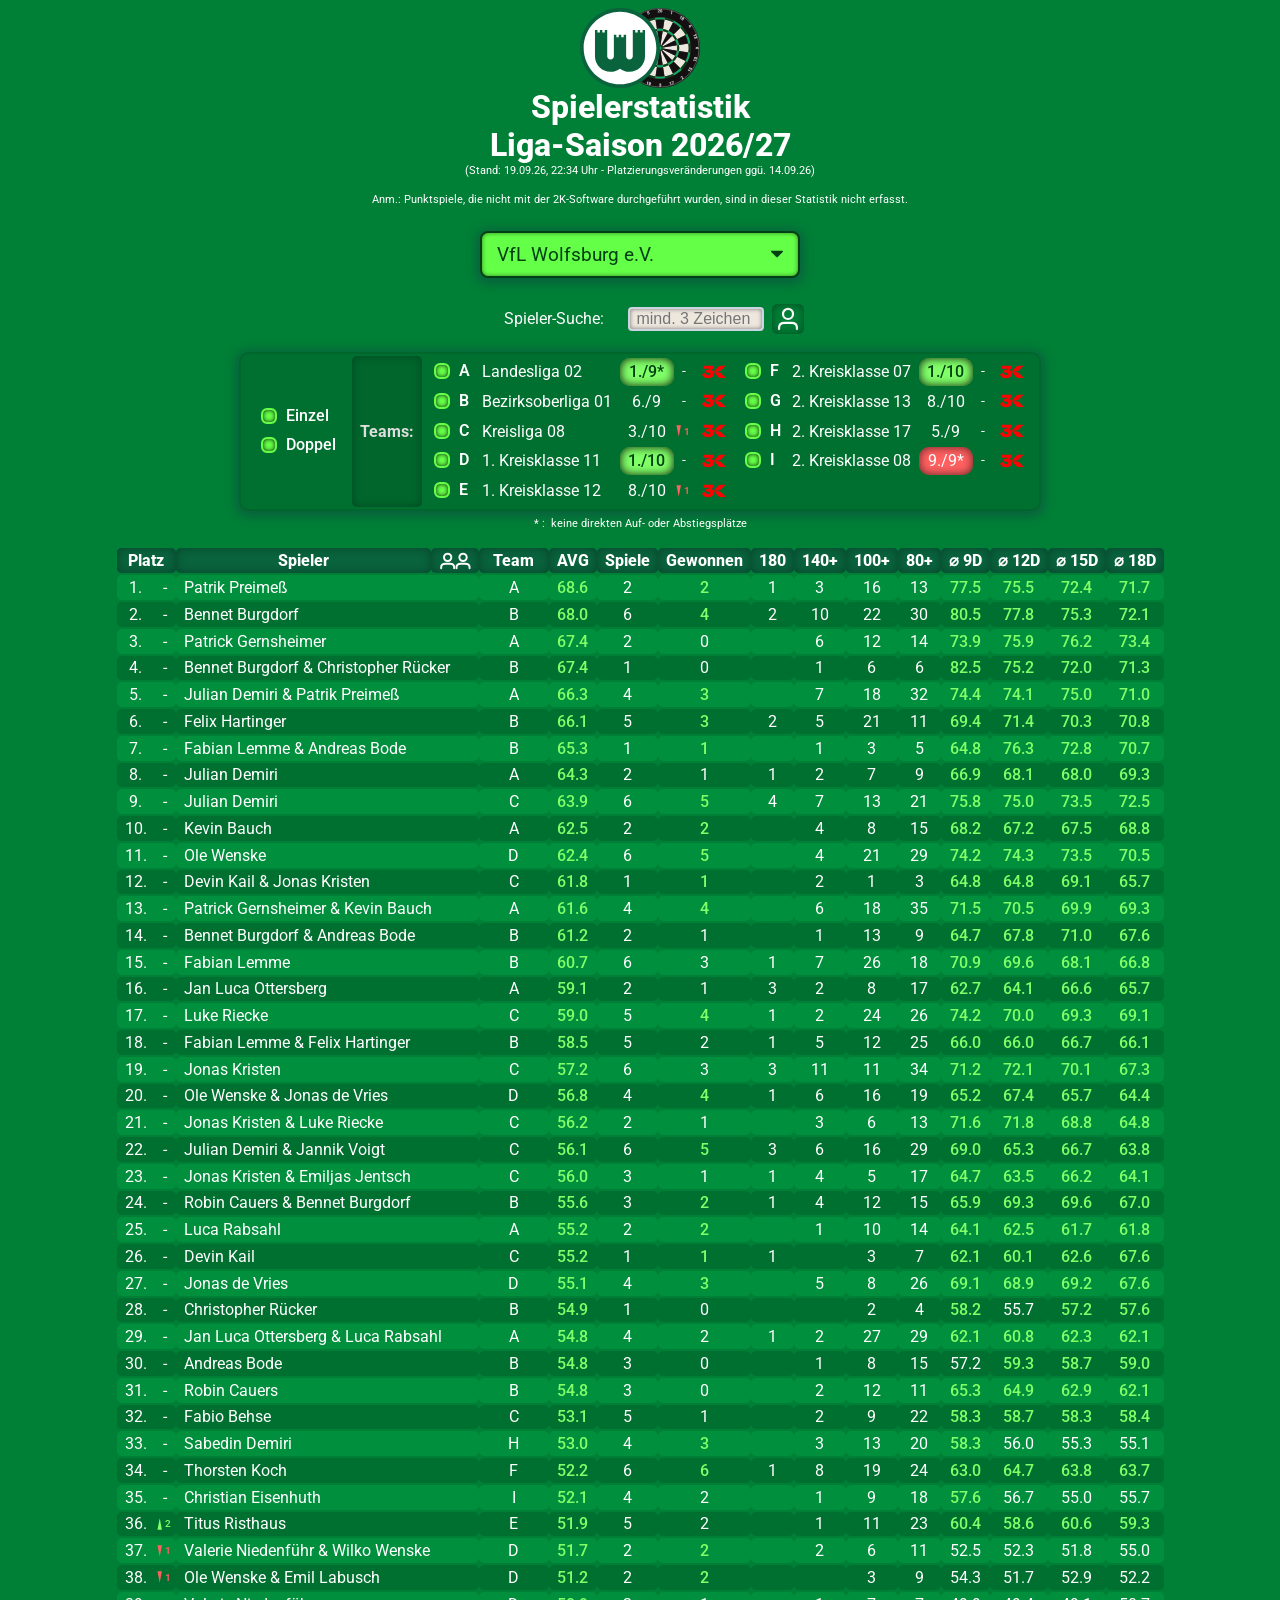
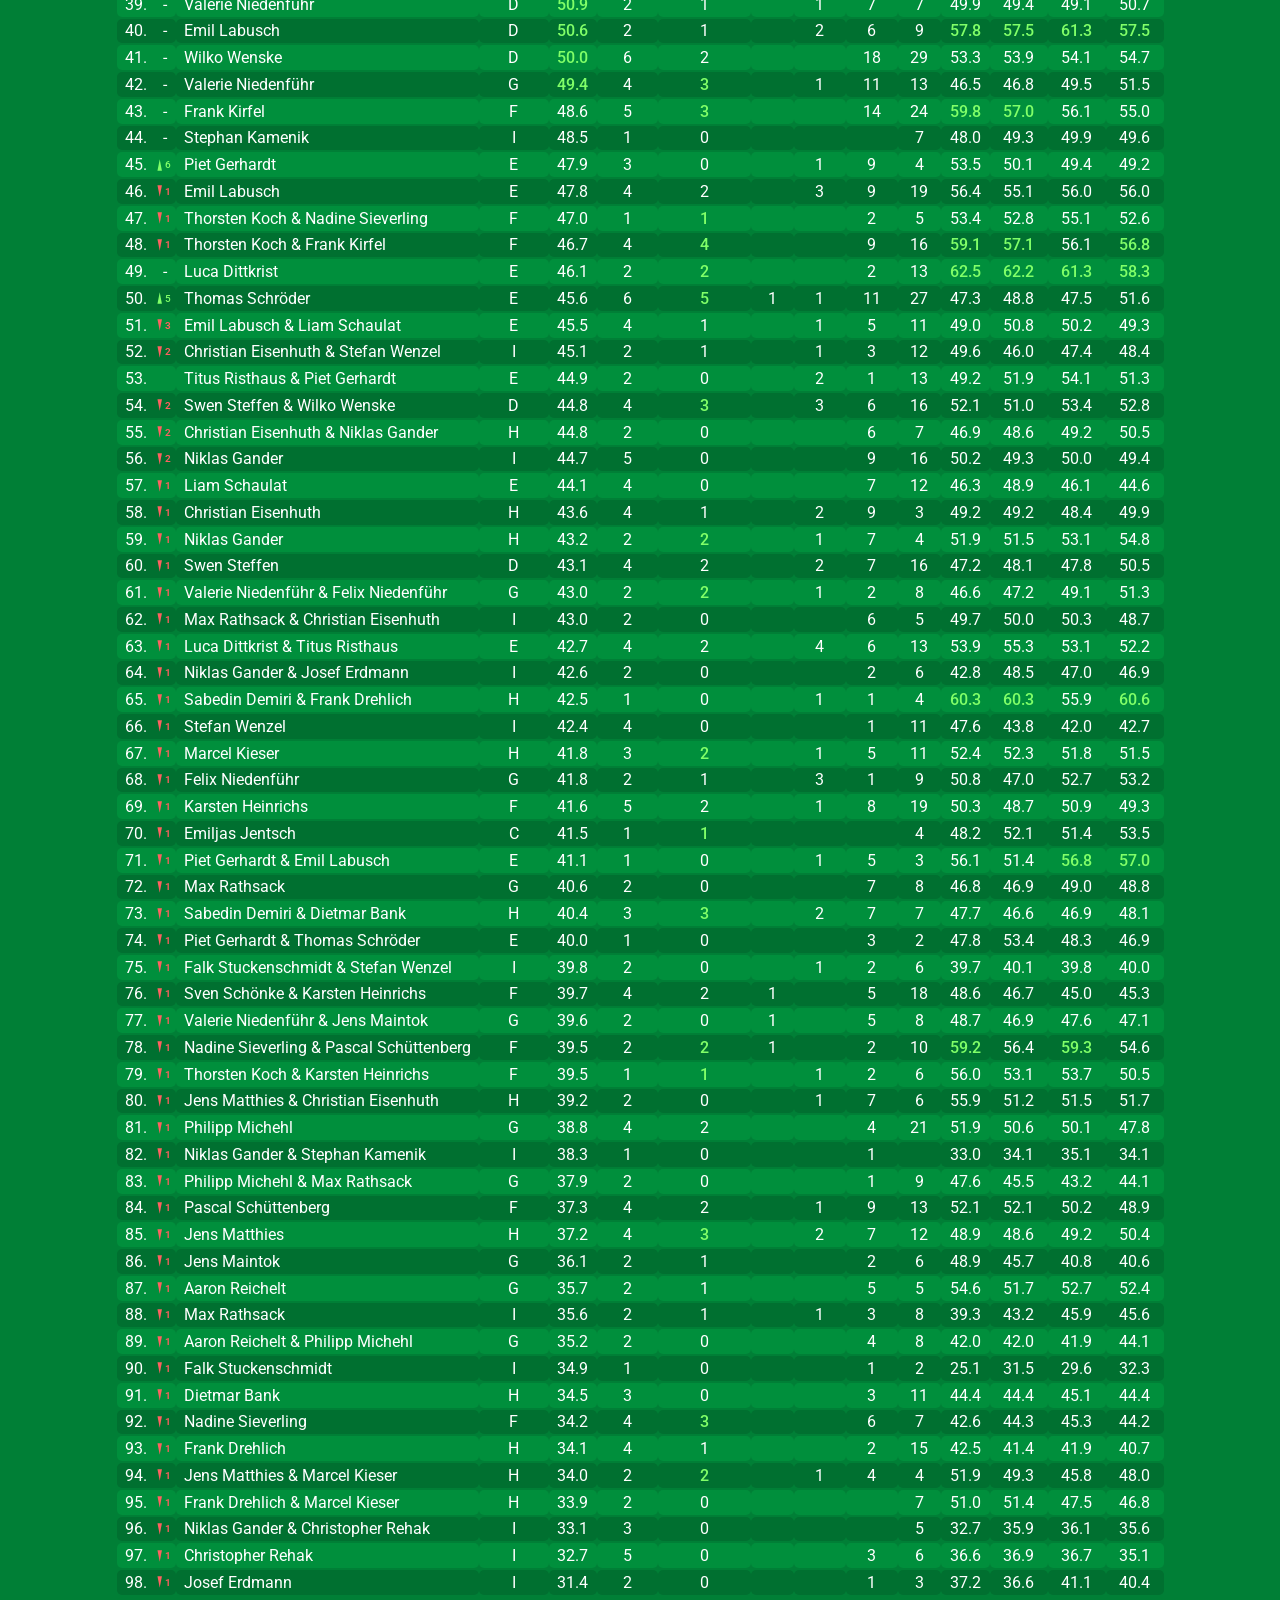
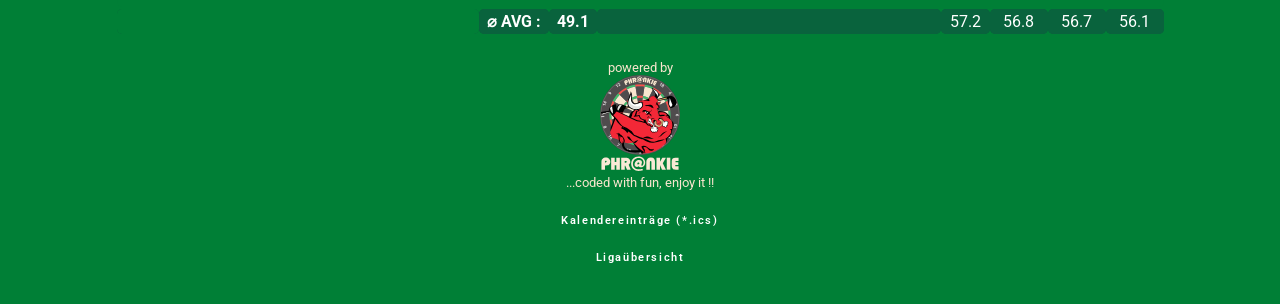
==== commit 846727d5: "Add files via upload" ====
--- a/index.html
+++ b/index.html
@@ -27,7 +27,7 @@
 		<div id="div_filter" class="dartclub_filter" style="visibility:hidden; height:0px">
 		<table class="leaderboard player_search">
 			<tbody class="player_search">
-				<tr><td class="leaderboard" style="text-align:right">Vereinsliste filtern: </td><td class="leaderboard"><input type="text" id="dropdownfilter" autocapitalize="none" autocorrect="off" spellcheck="false" /></td><td class="leaderboard dartclub_filter" onclick="show_player_search();" onmouseover="this.style.cursor='pointer'"></td></tr>
+				<tr><td class="leaderboard" style="text-align:right">Vereinsliste filtern: </td><td class="leaderboard"><input type="text" placeholder=" &#x2191; Vereinsliste &#x2191;" id="dropdownfilter" autocapitalize="none" autocorrect="off" spellcheck="false" /></td><td class="leaderboard dartclub_filter" onclick="show_player_search();" onmouseover="this.style.cursor='pointer'"></td></tr>
 			</tbody>
 		</table>
 		<div class="flex-container" style="height: 1.0em;"></div>
@@ -35,7 +35,7 @@
 		<div id="div_search" class="player_search">
 		<table class="leaderboard player_search">
 			<tbody class="player_search">
-				<tr><td class="leaderboard" style="text-align:right"> &nbsp;&nbsp;&nbsp;&nbsp; Spieler-Suche:&nbsp;&nbsp; </td><td class="leaderboard"><input type="text" placeholder="mind. 3 Zeichen" id="search" autocapitalize="none" autocorrect="off" spellcheck="false" /></td><td class="leaderboard player_search" onclick="show_dartclub_filter();" onmouseover="this.style.cursor='pointer'"></td></tr>
+				<tr><td class="leaderboard" style="text-align:right"> &nbsp;&nbsp;&nbsp;&nbsp; Spieler-Suche:&nbsp;&nbsp; </td><td class="leaderboard"><input type="text" placeholder=" mind. 3 Zeichen" id="search" autocapitalize="none" autocorrect="off" spellcheck="false" /></td><td class="leaderboard player_search" onclick="show_dartclub_filter();" onmouseover="this.style.cursor='pointer'"></td></tr>
 			</tbody>
 		</table>
 		<div class="flex-container" style="height: 1.0em;"></div>
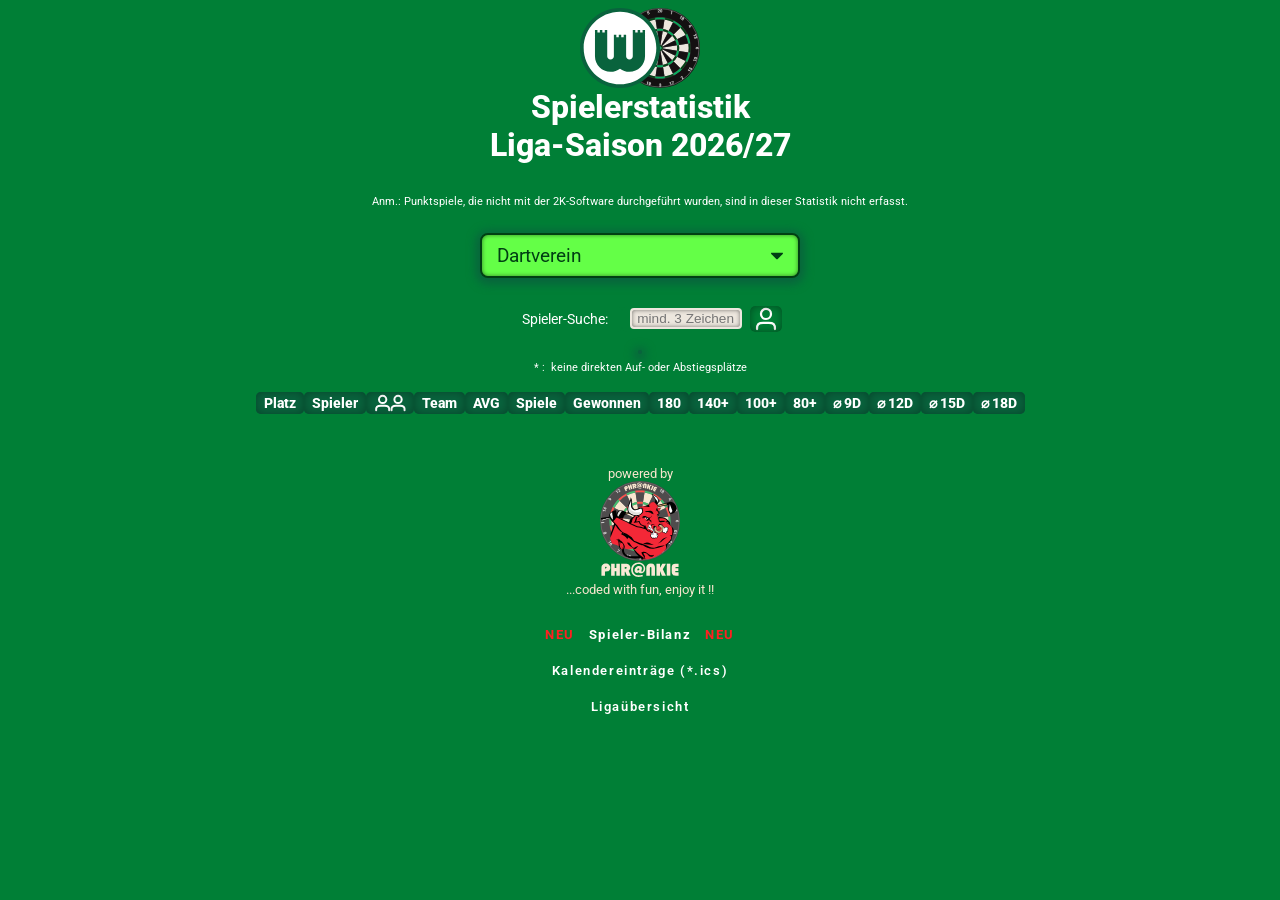
==== commit 7b078561: "Add files via upload" ====
--- a/index.html
+++ b/index.html
@@ -1,112 +1,32 @@
-<!doctype html>
+<!DOCTYPE html>
 <html lang="de">
 <head>
-    <meta http-equiv="content-type" content="text/html; charset=UTF-8">
-	<meta http-equiv="Cache-Control" content="no-cache, no-store, must-revalidate">
-	<meta http-equiv="Pragma" content="no-cache">
-	<meta http-equiv="Expires" content="0">
+    <meta charset="UTF-8">
     <meta name="viewport" content="width=device-width, initial-scale=1.0">
-	<meta name="theme-color" content="#09633d">
-    <title>Spielerstatistik Liga-Saison 2026/27</title>
-	<link rel="manifest" href="./manifest.json">
-	<link rel="apple-touch-icon" href="./icon-192.png">
+    <title>Weiterleitung...</title>
 	<link href="https://fonts.googleapis.com/css?family=Roboto" rel="stylesheet">
-	<script src="./s8s.js" type="text/javascript"></script>
+	<link rel="icon" type="image/x-icon" href="./favicon.ico">
+    <meta http-equiv="refresh" content="0; url=./statistics.html">
+    <style>
+		body {
+			background-color: #007F36;
+		}
+		p, a {
+			color: #FFFFFF;
+			font-family: 'Roboto', sans-serif;
+		}
+	</style>
+    <script>
+		!function() {
+			setTimeout(function(){
+				window.location.href = "./statistics.html";
+			}, 500);
+		}()
+
+    </script>
 </head>
-<body style="background-color: #007F36;">
-	<div class="flex-container">
-		<div class="flex-container">
-			<svg width="120" height="80" viewBox="0 0 120 80"><defs id="defs1"><mask id="path-1-inside-1_2104_37943-5-1" fill="#ffffff"><path d="m 371.001,340.001 c 0,17.121 -13.879,31 -31,31 -17.121,0 -31,-13.879 -31,-31 0,-17.121 13.879,-31 31,-31 17.121,0 31,13.879 31,31 z m -45.008,0 c 0,7.737 6.271,14.008 14.008,14.008 7.737,0 14.008,-6.271 14.008,-14.008 0,-7.737 -6.271,-14.008 -14.008,-14.008 -7.737,0 -14.008,6.271 -14.008,14.008 z" id="path2-3-3" /></mask><style id="style1"> .st0 { fill: none; } .st1 { fill: #09633d; } .st2 { fill: #fff; } .st3 { clip-path: url(#clippath); } </style><clipPath id="clippath"><rect class="st0" width="1080" height="1080" id="rect1" x="0" y="0" /></clipPath><style id="style1-4"> .st0 { fill: none; } .st1 { fill: #09633d; } .st2 { fill: #fff; } .st3 { clip-path: url(#clippath); } </style><clipPath id="clippath-5"><rect class="st0" width="1080" height="1080" id="rect1-5" x="0" y="0" /></clipPath></defs><g id="layer1" transform="matrix(0.43038308,0,0,0.43038308,34.805794,-23.907856)"><g id="g1" transform="matrix(0.99990043,0,0,0.99989921,11.568562,55.050055)"><g id="layer1-9" transform="translate(-12.170833,-55.562499)"><g id="g1950" style="display:inline" transform="matrix(0.26458333,0,0,0.26458333,9.8705457,53.262325)"><ellipse style="fill:#141011;fill-opacity:1;fill-rule:evenodd;stroke:none;stroke-width:5.89986;paint-order:markers fill stroke" id="circle1685" cx="361.89084" cy="361.89041" rx="351.306" ry="351.30643" /><g id="g1568-9" style="display:inline;fill:#ede7de;fill-opacity:1;stroke:#cccccc;stroke-width:1.11589;stroke-dasharray:none;stroke-opacity:1" transform="matrix(0.89614401,0,0,0.89614401,39.278656,39.259879)"><path d="m 638.529,315.888 c 4.629,29.227 4.629,59.001 0,88.229 l -92.861,-14.708 c 3.086,-19.483 3.086,-39.33 0,-58.814 z" fill="url(#paint2_radial_2104_37943)" stroke="#cccccc" id="path1528-4" style="fill:#ede7de;fill-opacity:1;stroke:#cccccc;stroke-width:1.11589;stroke-dasharray:none;stroke-opacity:1" /><path d="m 526.92,333.565 c 2.775,17.516 2.775,35.359 0,52.875 L 390.124,364.774 c 0.5,-3.161 0.5,-6.381 0,-9.542 z" fill="url(#paint3_radial_2104_37943)" stroke="#cccccc" id="path1530-2" style="fill:#ede7de;fill-opacity:1;stroke:#cccccc;stroke-width:1.11589;stroke-dasharray:none;stroke-opacity:1" /><path d="m 559.405,160.596 c 20.924,20.924 38.425,45.012 51.859,71.378 l -83.771,42.684 c -8.955,-17.576 -20.621,-33.633 -34.57,-47.581 z" fill="url(#paint10_radial_2104_37943)" stroke="#cccccc" id="path1532-9" style="fill:#ede7de;fill-opacity:1;stroke:#cccccc;stroke-width:1.11589;stroke-dasharray:none;stroke-opacity:1" /><path d="m 479.502,240.499 c 12.54,12.54 23.028,26.975 31.079,42.777 L 387.18,346.152 c -1.453,-2.853 -3.346,-5.458 -5.609,-7.722 z" fill="url(#paint11_radial_2104_37943)" stroke="#cccccc" id="path1534-14" style="fill:#ede7de;fill-opacity:1;stroke:#cccccc;stroke-width:1.11589;stroke-dasharray:none;stroke-opacity:1" /><path d="m 404.115,81.4727 c 29.228,4.6291 57.544,13.8298 83.911,27.2642 L 445.342,192.508 C 427.766,183.553 408.89,177.42 389.407,174.334 Z" fill="url(#paint18_radial_2104_37943)" stroke="#cccccc" id="path1536-3" style="fill:#ede7de;fill-opacity:1;stroke:#cccccc;stroke-width:1.11589;stroke-dasharray:none;stroke-opacity:1" /><path d="m 386.438,193.081 c 17.516,2.774 34.486,8.288 50.287,16.339 l -62.876,123.401 c -2.852,-1.453 -5.915,-2.448 -9.077,-2.949 z" fill="url(#paint19_radial_2104_37943)" stroke="#cccccc" id="path1538-6" style="fill:#ede7de;fill-opacity:1;stroke:#cccccc;stroke-width:1.11589;stroke-dasharray:none;stroke-opacity:1" /><path d="m 231.976,108.7379 c 26.367,-13.4344 54.683,-22.6351 83.911,-27.2643 l 14.708,92.8614 c -19.483,3.086 -38.359,9.219 -55.935,18.174 z" fill="url(#paint26_radial_2104_37943)" stroke="#cccccc" id="path1540-5" style="fill:#ede7de;fill-opacity:1;stroke:#cccccc;stroke-width:1.11589;stroke-dasharray:none;stroke-opacity:1" /><path d="m 283.276,209.421 c 15.802,-8.051 32.772,-13.565 50.287,-16.339 l 21.666,136.791 c -3.162,0.501 -6.225,1.496 -9.077,2.949 z" fill="url(#paint27_radial_2104_37943)" stroke="#cccccc" id="path1542-2" style="fill:#ede7de;fill-opacity:1;stroke:#cccccc;stroke-width:1.11589;stroke-dasharray:none;stroke-opacity:1" /><path d="m 108.7368,231.975 c 13.4342,-26.366 30.9352,-50.454 51.8592,-71.378 l 66.482,66.481 c -13.948,13.948 -25.614,30.005 -34.57,47.581 z" fill="url(#paint34_radial_2104_37943)" stroke="#cccccc" id="path1544-7" style="fill:#ede7de;fill-opacity:1;stroke:#cccccc;stroke-width:1.11589;stroke-dasharray:none;stroke-opacity:1" /><path d="m 209.42,283.277 c 8.051,-15.802 18.539,-30.237 31.079,-42.777 l 97.931,97.931 c -2.263,2.264 -4.156,4.869 -5.609,7.721 z" fill="url(#paint35_radial_2104_37943)" stroke="#cccccc" id="path1546-8" style="fill:#ede7de;fill-opacity:1;stroke:#cccccc;stroke-width:1.11589;stroke-dasharray:none;stroke-opacity:1" /><path d="m 81.4719,404.116 c -4.6292,-29.228 -4.6292,-59.002 0,-88.229 l 92.8611,14.707 c -3.086,19.484 -3.086,39.331 0,58.814 z" fill="url(#paint42_radial_2104_37943)" stroke="#cccccc" id="path1548-3" style="fill:#ede7de;fill-opacity:1;stroke:#cccccc;stroke-width:1.11589;stroke-dasharray:none;stroke-opacity:1" /><path d="m 193.081,386.439 c -2.775,-17.516 -2.775,-35.359 0,-52.875 l 136.791,21.666 c -0.501,3.162 -0.501,6.382 0,9.544 z" fill="url(#paint43_radial_2104_37943)" stroke="#cccccc" id="path1550-1" style="fill:#ede7de;fill-opacity:1;stroke:#cccccc;stroke-width:1.11589;stroke-dasharray:none;stroke-opacity:1" /><path d="M 160.596,559.404 C 139.672,538.48 122.171,514.392 108.7368,488.025 l 83.7712,-42.683 c 8.956,17.576 20.622,33.633 34.57,47.581 z" fill="url(#paint50_radial_2104_37943)" stroke="#cccccc" id="path1552-8" style="fill:#ede7de;fill-opacity:1;stroke:#cccccc;stroke-width:1.11589;stroke-dasharray:none;stroke-opacity:1" /><path d="m 240.5,479.502 c -12.54,-12.54 -23.028,-26.975 -31.079,-42.777 L 332.822,373.85 c 1.453,2.852 3.346,5.457 5.609,7.721 z" fill="url(#paint51_radial_2104_37943)" stroke="#cccccc" id="path1554-6" style="fill:#ede7de;fill-opacity:1;stroke:#cccccc;stroke-width:1.11589;stroke-dasharray:none;stroke-opacity:1" /><path d="m 315.886,638.528 c -29.227,-4.629 -57.544,-13.83 -83.91,-27.264 l 42.683,-83.772 c 17.576,8.956 36.452,15.089 55.935,18.175 z" fill="url(#paint58_radial_2104_37943)" stroke="#cccccc" id="path1556-3" style="fill:#ede7de;fill-opacity:1;stroke:#cccccc;stroke-width:1.11589;stroke-dasharray:none;stroke-opacity:1" /><path d="m 333.563,526.92 c -17.515,-2.775 -34.485,-8.288 -50.287,-16.339 L 346.152,387.18 c 2.852,1.453 5.915,2.448 9.077,2.949 z" fill="url(#paint59_radial_2104_37943)" stroke="#cccccc" id="path1558-6" style="fill:#ede7de;fill-opacity:1;stroke:#cccccc;stroke-width:1.11589;stroke-dasharray:none;stroke-opacity:1" /><path d="m 436.725,510.581 c -15.801,8.051 -32.771,13.564 -50.287,16.339 L 364.772,390.129 c 3.162,-0.501 6.225,-1.496 9.077,-2.949 z" fill="url(#paint66_radial_2104_37943)" stroke="#cccccc" id="path1560-9" style="fill:#ede7de;fill-opacity:1;stroke:#cccccc;stroke-width:1.11589;stroke-dasharray:none;stroke-opacity:1" /><path d="m 611.264,488.025 c -13.435,26.367 -30.935,50.455 -51.86,71.379 l -66.481,-66.481 c 13.948,-13.948 25.614,-30.005 34.57,-47.581 z" fill="url(#paint73_radial_2104_37943)" stroke="#cccccc" id="path1562-8" style="fill:#ede7de;fill-opacity:1;stroke:#cccccc;stroke-width:1.11589;stroke-dasharray:none;stroke-opacity:1" /><path d="m 510.581,436.725 c -8.051,15.802 -18.539,30.237 -31.079,42.777 L 381.57,381.571 c 2.264,-2.264 4.157,-4.869 5.61,-7.721 z" fill="url(#paint74_radial_2104_37943)" stroke="#cccccc" id="path1564-3" style="fill:#ede7de;fill-opacity:1;stroke:#cccccc;stroke-width:1.11589;stroke-dasharray:none;stroke-opacity:1" /><path d="m 488.019,611.305 c -26.367,13.434 -54.683,22.635 -83.911,27.264 L 389.4,545.708 c 19.483,-3.086 38.359,-9.219 55.935,-18.175 z" fill="url(#paint81_radial_2104_37943)" stroke="#cccccc" id="path1566-6" style="fill:#ede7de;fill-opacity:1;stroke:#cccccc;stroke-width:1.11589;stroke-dasharray:none;stroke-opacity:1" /></g><g id="g1610-6" style="display:inline;fill:#141011;fill-opacity:1;stroke:#b3b3b3;stroke-width:1.11589;stroke-dasharray:none;stroke-opacity:1" transform="matrix(0.89614401,0,0,0.89614401,39.278454,39.278228)"><path d="m 611.265,231.976 c 13.434,26.366 22.635,54.683 27.264,83.91 l -92.861,14.708 c -3.086,-19.483 -9.219,-38.359 -18.175,-55.935 z" fill="url(#paint6_radial_2104_37943)" id="path1570-4" style="fill:#141011;fill-opacity:1;stroke:#b3b3b3;stroke-width:1.11589;stroke-dasharray:none;stroke-opacity:1" /><path d="m 510.58,283.276 c 8.052,15.802 13.565,32.772 16.34,50.287 l -136.793,21.666 c -0.501,-3.161 -1.496,-6.224 -2.949,-9.076 z" fill="url(#paint7_radial_2104_37943)" id="path1572-4" style="fill:#141011;fill-opacity:1;stroke:#b3b3b3;stroke-width:1.11589;stroke-dasharray:none;stroke-opacity:1" /><path d="m 488.026,108.7363 c 26.367,13.4347 50.455,30.9347 71.379,51.8597 l -66.481,66.481 c -13.948,-13.948 -30.005,-25.614 -47.581,-34.569 z" fill="url(#paint14_radial_2104_37943)" id="path1574-43" style="fill:#141011;fill-opacity:1;stroke:#b3b3b3;stroke-width:1.11589;stroke-dasharray:none;stroke-opacity:1" /><path d="m 436.726,209.42 c 15.801,8.051 30.236,18.539 42.776,31.079 l -97.933,97.933 c -2.263,-2.263 -4.869,-4.156 -7.72,-5.609 z" fill="url(#paint15_radial_2104_37943)" id="path1576-0" style="fill:#141011;fill-opacity:1;stroke:#b3b3b3;stroke-width:1.11589;stroke-dasharray:none;stroke-opacity:1" /><path d="m 315.887,81.4719 c 29.227,-4.6292 59.001,-4.6292 88.229,0 l -14.708,92.8611 c -19.483,-3.086 -39.33,-3.086 -58.814,0 z" fill="url(#paint22_radial_2104_37943)" id="path1578-6" style="fill:#141011;fill-opacity:1;stroke:#b3b3b3;stroke-width:1.11589;stroke-dasharray:none;stroke-opacity:1" /><path d="m 333.563,193.081 c 17.516,-2.775 35.36,-2.775 52.875,0 l -21.666,136.793 c -3.161,-0.501 -6.381,-0.501 -9.543,0 z" fill="url(#paint23_radial_2104_37943)" id="path1580-0" style="fill:#141011;fill-opacity:1;stroke:#b3b3b3;stroke-width:1.11589;stroke-dasharray:none;stroke-opacity:1" /><path d="m 160.597,160.597 c 20.924,-20.925 45.012,-38.425 71.378,-51.8597 l 42.684,83.7717 c -17.576,8.955 -33.633,20.621 -47.581,34.569 z" fill="url(#paint30_radial_2104_37943)" id="path1582-97" style="fill:#141011;fill-opacity:1;stroke:#b3b3b3;stroke-width:1.11589;stroke-dasharray:none;stroke-opacity:1" /><path d="m 240.5,240.5 c 12.539,-12.54 26.975,-23.028 42.776,-31.079 l 62.877,123.403 c -2.852,1.453 -5.457,3.346 -7.72,5.609 z" fill="url(#paint31_radial_2104_37943)" id="path1584-9" style="fill:#141011;fill-opacity:1;stroke:#b3b3b3;stroke-width:1.11589;stroke-dasharray:none;stroke-opacity:1" /><path d="m 81.4722,315.885 c 4.6291,-29.227 13.8298,-57.544 27.2642,-83.91 l 83.7716,42.683 c -8.956,17.576 -15.089,36.452 -18.175,55.935 z" fill="url(#paint38_radial_2104_37943)" id="path1586-9" style="fill:#141011;fill-opacity:1;stroke:#b3b3b3;stroke-width:1.11589;stroke-dasharray:none;stroke-opacity:1" /><path d="m 193.081,333.562 c 2.774,-17.515 8.288,-34.485 16.339,-50.287 l 123.403,62.877 c -1.453,2.852 -2.448,5.915 -2.949,9.076 z" fill="url(#paint39_radial_2104_37943)" id="path1588-3" style="fill:#141011;fill-opacity:1;stroke:#b3b3b3;stroke-width:1.11589;stroke-dasharray:none;stroke-opacity:1" /><path d="M 108.7369,488.025 C 95.3025,461.658 86.1018,433.342 81.4727,404.114 l 92.8613,-14.708 c 3.086,19.483 9.219,38.359 18.174,55.935 z" fill="url(#paint46_radial_2104_37943)" id="path1590-2" style="fill:#141011;fill-opacity:1;stroke:#b3b3b3;stroke-width:1.11589;stroke-dasharray:none;stroke-opacity:1" /><path d="m 209.421,436.724 c -8.051,-15.801 -13.565,-32.771 -16.339,-50.287 l 136.793,-21.666 c 0.501,3.162 1.496,6.225 2.949,9.076 z" fill="url(#paint47_radial_2104_37943)" id="path1592-11" style="fill:#141011;fill-opacity:1;stroke:#b3b3b3;stroke-width:1.11589;stroke-dasharray:none;stroke-opacity:1" /><path d="M 231.975,611.265 C 205.609,597.83 181.521,580.33 160.597,559.405 l 66.481,-66.481 c 13.948,13.948 30.005,25.614 47.581,34.569 z" fill="url(#paint54_radial_2104_37943)" id="path1594-9" style="fill:#141011;fill-opacity:1;stroke:#b3b3b3;stroke-width:1.11589;stroke-dasharray:none;stroke-opacity:1" /><path d="M 283.277,510.581 C 267.475,502.529 253.04,492.041 240.5,479.502 l 97.933,-97.934 c 2.263,2.264 4.869,4.156 7.721,5.61 z" fill="url(#paint55_radial_2104_37943)" id="path1596-7" style="fill:#141011;fill-opacity:1;stroke:#b3b3b3;stroke-width:1.11589;stroke-dasharray:none;stroke-opacity:1" /><path d="m 404.116,638.529 c -29.228,4.629 -59.002,4.629 -88.229,0 l 14.707,-92.861 c 19.484,3.086 39.331,3.086 58.814,0 z" fill="url(#paint62_radial_2104_37943)" id="path1598-1" style="fill:#141011;fill-opacity:1;stroke:#b3b3b3;stroke-width:1.11589;stroke-dasharray:none;stroke-opacity:1" /><path d="m 386.438,526.92 c -17.515,2.774 -35.359,2.774 -52.875,0 l 21.666,-136.793 c 3.162,0.501 6.382,0.501 9.543,0 z" fill="url(#paint63_radial_2104_37943)" id="path1600-9" style="fill:#141011;fill-opacity:1;stroke:#b3b3b3;stroke-width:1.11589;stroke-dasharray:none;stroke-opacity:1" /><path d="m 559.405,559.405 c -20.925,20.925 -45.013,38.425 -71.379,51.86 l -42.684,-83.772 c 17.576,-8.955 33.633,-20.621 47.581,-34.569 z" fill="url(#paint69_radial_2104_37943)" id="path1602-2" style="fill:#141011;fill-opacity:1;stroke:#b3b3b3;stroke-width:1.11589;stroke-dasharray:none;stroke-opacity:1" /><path d="m 479.501,479.502 c -12.54,12.539 -26.975,23.027 -42.776,31.079 L 373.848,387.178 c 2.851,-1.454 5.457,-3.346 7.72,-5.61 z" fill="url(#paint70_radial_2104_37943)" id="path1604-3" style="fill:#141011;fill-opacity:1;stroke:#b3b3b3;stroke-width:1.11589;stroke-dasharray:none;stroke-opacity:1" /><path d="m 638.529,404.114 c -4.629,29.228 -13.83,57.544 -27.264,83.911 l -83.772,-42.684 c 8.956,-17.576 15.089,-36.452 18.175,-55.935 z" fill="url(#paint77_radial_2104_37943)" id="path1606-7" style="fill:#141011;fill-opacity:1;stroke:#b3b3b3;stroke-width:1.11589;stroke-dasharray:none;stroke-opacity:1" /><path d="m 526.92,386.436 c -2.774,17.516 -8.288,34.486 -16.339,50.287 L 387.178,373.846 c 1.453,-2.851 2.448,-5.914 2.949,-9.075 z" fill="url(#paint78_radial_2104_37943)" id="path1608-7" style="fill:#141011;fill-opacity:1;stroke:#b3b3b3;stroke-width:1.11589;stroke-dasharray:none;stroke-opacity:1" /></g><g id="g7471" style="display:inline" transform="translate(1.8908332,1.8904006)"><path d="m 371.001,340.001 c 0,17.121 -13.879,31 -31,31 -17.121,0 -31,-13.879 -31,-31 0,-17.121 13.879,-31 31,-31 17.121,0 31,13.879 31,31 z m -45.008,0 c 0,7.737 6.271,14.008 14.008,14.008 7.737,0 14.008,-6.271 14.008,-14.008 0,-7.737 -6.271,-14.008 -14.008,-14.008 -7.737,0 -14.008,6.271 -14.008,14.008 z" fill="url(#paint0_radial_2104_37943)" stroke="#cccccc" stroke-width="2" mask="url(#path-1-inside-1_2104_37943-5-1)" id="path1612-8" style="fill:#004013;fill-opacity:1;stroke:#cccccc;stroke-opacity:1" transform="matrix(0.89614401,0,0,0.89614401,55.310602,55.310909)" /><path d="m 526.40096,333.64697 c 2.7655,17.46136 2.7655,35.24892 0,52.71029 l -16.82241,-2.66424 c 2.4859,-15.69596 2.4859,-31.68586 0,-47.38182 z" stroke="#cccccc" id="path1614-7" style="fill:#004013;fill-opacity:1;stroke:#cccccc;stroke-width:0.896144;stroke-opacity:1" /><path d="m 625.5342,317.94563 c 4.41262,27.8638 4.41262,56.24916 0,84.11297 l -15.93254,-2.52354 c 4.14825,-26.1916 4.14825,-52.87339 0,-79.06589 z" stroke="#cccccc" id="path1616-9" style="fill:#004013;fill-opacity:1;stroke:#cccccc;stroke-width:0.896144;stroke-opacity:1" /><path d="m 479.12937,240.87007 c 12.5012,12.50121 22.95652,26.89239 30.98328,42.64391 l -15.1771,7.73283 c -7.21396,-14.15908 -16.61271,-27.09492 -27.84946,-38.33256 z" stroke="#cccccc" id="path1618-6" style="fill:#004013;fill-opacity:1;stroke:#cccccc;stroke-width:0.896144;stroke-opacity:1" /><path d="m 550.10128,169.89905 c 19.94817,19.94817 36.63258,42.91275 49.44027,68.0487 l -14.37236,7.32329 c -12.0388,-23.62863 -27.72221,-45.21405 -46.47403,-63.96587 z" stroke="#cccccc" id="path1620-0" style="fill:#004013;fill-opacity:1;stroke:#cccccc;stroke-width:0.896144;stroke-opacity:1" /><path d="m 386.35516,193.59937 c 17.46137,2.7664 34.37877,8.26245 50.13119,16.28921 l -7.73282,15.1762 c -14.15998,-7.21485 -29.36664,-12.15619 -45.06261,-14.6421 z" stroke="#cccccc" id="path1622-8" style="fill:#004013;fill-opacity:1;stroke:#cccccc;stroke-width:0.896144;stroke-opacity:1" /><path d="m 402.0565,94.467294 c 27.86381,4.413241 54.85925,13.184606 79.99609,25.992206 l -7.32329,14.37254 C 451.10067,122.79288 425.72546,114.54773 399.53296,110.3993 Z" stroke="#cccccc" id="path1624-0" style="fill:#004013;fill-opacity:1;stroke:#cccccc;stroke-width:0.896144;stroke-opacity:1" /><path d="m 283.51457,209.88858 c 15.75242,-8.02676 32.66893,-13.52281 50.1303,-16.28921 l 2.66513,16.82331 c -15.69596,2.48591 -30.90353,7.42725 -45.0626,14.6421 z" stroke="#cccccc" id="path1626-7" style="fill:#004013;fill-opacity:1;stroke:#cccccc;stroke-width:0.896144;stroke-opacity:1" /><path d="m 237.94834,120.45959 c 25.13594,-12.80769 52.13138,-21.579055 79.99519,-25.992296 l 2.52354,15.932006 c -26.1916,4.14843 -51.56771,12.39358 -75.19545,24.43274 z" stroke="#cccccc" id="path1628-3" style="fill:#004013;fill-opacity:1;stroke:#cccccc;stroke-width:0.896144;stroke-opacity:1" /><path d="m 209.88738,283.51398 c 8.02586,-15.75152 18.48207,-30.1427 30.98239,-42.64391 l 12.04417,12.04418 c -11.23675,11.23764 -20.63551,24.17348 -27.85036,38.33256 z" stroke="#cccccc" id="path1630-4" style="fill:#004013;fill-opacity:1;stroke:#cccccc;stroke-width:0.896144;stroke-opacity:1" /><path d="m 120.45911,237.94775 c 12.8076,-25.13595 29.49147,-48.10053 49.44053,-68.0487 l 11.40612,11.40612 c -18.75181,18.75182 -34.43523,40.33724 -46.47421,63.96587 z" stroke="#cccccc" id="path1632-4" style="fill:#004013;fill-opacity:1;stroke:#cccccc;stroke-width:0.896144;stroke-opacity:1" /><path d="m 193.59907,386.35636 c -2.7664,-17.46136 -2.7664,-35.24892 0,-52.71029 l 16.81524,2.66334 c -2.4868,15.69686 -2.4868,31.68676 0,47.38361 z" stroke="#cccccc" id="path1634-5" style="fill:#004013;fill-opacity:1;stroke:#cccccc;stroke-width:0.896144;stroke-opacity:1" /><path d="m 94.466271,402.05681 c -4.413241,-27.86381 -4.413241,-56.24917 0,-84.11298 l 15.932009,2.52355 c -4.14843,26.19249 -4.14843,52.87428 0,79.06589 z" stroke="#cccccc" id="path1636-6" style="fill:#004013;fill-opacity:1;stroke:#cccccc;stroke-width:0.896144;stroke-opacity:1" /><path d="m 240.86977,479.13057 c -12.50032,-12.50031 -22.95653,-26.89149 -30.98239,-42.64301 l 15.1762,-7.73283 c 7.21485,14.15907 16.61361,27.09491 27.85036,38.33256 z" stroke="#cccccc" id="path1638-5" style="fill:#004013;fill-opacity:1;stroke:#cccccc;stroke-width:0.896144;stroke-opacity:1" /><path d="M 169.89964,550.10069 C 149.95058,530.15253 133.2668,507.18884 120.45911,482.052 l 14.37244,-7.32329 c 12.03898,23.62863 27.7224,45.21495 46.47421,63.96586 z" stroke="#cccccc" id="path1640-1" style="fill:#004013;fill-opacity:1;stroke:#cccccc;stroke-width:0.896144;stroke-opacity:1" /><path d="m 333.64487,526.40127 c -17.46137,-2.7664 -34.37878,-8.26245 -50.1312,-16.28921 l 7.73283,-15.1762 c 14.15997,7.21486 29.36664,12.15619 45.0626,14.6421 z" stroke="#cccccc" id="path1642-0" style="fill:#004013;fill-opacity:1;stroke:#cccccc;stroke-width:0.896144;stroke-opacity:1" /><path d="m 317.94353,625.53272 c -27.86381,-4.41261 -54.85925,-13.18407 -79.99519,-25.99176 l 7.32328,-14.37236 c 23.62774,12.0388 49.00385,20.28422 75.19545,24.43247 z" stroke="#cccccc" id="path1644-3" style="fill:#004013;fill-opacity:1;stroke:#cccccc;stroke-width:0.896144;stroke-opacity:1" /><path d="m 436.48635,510.11206 c -15.75152,8.02676 -32.66893,13.52281 -50.13029,16.28921 l -2.66424,-16.82331 c 15.69596,-2.48591 30.90263,-7.42724 45.06171,-14.6421 z" stroke="#cccccc" id="path1646-2" style="fill:#004013;fill-opacity:1;stroke:#cccccc;stroke-width:0.896144;stroke-opacity:1" /><path d="m 482.05259,599.54096 c -25.13684,12.80769 -52.13228,21.57915 -79.99609,25.99176 l -2.52354,-15.93165 c 26.1925,-4.14825 51.56771,-12.39367 75.19634,-24.43247 z" stroke="#cccccc" id="path1648-2" style="fill:#004013;fill-opacity:1;stroke:#cccccc;stroke-width:0.896144;stroke-opacity:1" /><path d="m 510.11265,436.48756 c -8.02587,15.75152 -18.48118,30.1427 -30.98239,42.64301 l -12.04417,-12.04328 c 11.23675,-11.23765 20.6355,-24.17349 27.85036,-38.33256 z" stroke="#cccccc" id="path1650-5" style="fill:#004013;fill-opacity:1;stroke:#cccccc;stroke-width:0.896144;stroke-opacity:1" /><path d="m 599.54065,482.052 c -12.80769,25.13684 -29.4921,48.10053 -49.44026,68.04869 l -11.40612,-11.40612 c 18.75181,-18.75091 34.43523,-40.33723 46.47402,-63.96586 z" stroke="#cccccc" id="path1652-8" style="fill:#004013;fill-opacity:1;stroke:#cccccc;stroke-width:0.896144;stroke-opacity:1" /></g><g id="g1698-5" style="display:inline;fill:#fc150d;fill-opacity:1;stroke:#cccccc;stroke-width:1.11589;stroke-dasharray:none;stroke-opacity:1" transform="matrix(0.89614401,0,0,0.89614401,39.278634,39.278575)"><path d="m 360.001,345.501 c 8.008,0 14.5,6.492 14.5,14.5 0,8.008 -6.492,14.5 -14.5,14.5 -8.008,0 -14.5,-6.492 -14.5,-14.5 0,-8.008 6.492,-14.5 14.5,-14.5 z" fill="url(#paint1_radial_2104_37943)" id="path1656-4" style="fill:#00af5b;fill-opacity:1;stroke:#cccccc;stroke-width:1.11589;stroke-dasharray:none;stroke-opacity:1" /><path d="m 527.51,274.649 c 8.956,17.578 15.09,36.456 18.176,55.941 l -18.773,2.973 c -2.774,-17.515 -8.288,-34.484 -16.338,-50.285 z" fill="url(#paint8_radial_2104_37943)" stroke="#cccccc" id="path1658-2" style="fill:#00af5b;fill-opacity:1;stroke:#cccccc;stroke-width:1.11589;stroke-dasharray:none;stroke-opacity:1" /><path d="m 627.302,223.803 c 14.292,28.049 24.08,58.173 29.005,89.266 l -17.779,2.816 c -4.629,-29.227 -13.829,-57.544 -27.264,-83.91 z" fill="url(#paint9_radial_2104_37943)" stroke="#cccccc" id="path1660-4" style="fill:#00af5b;fill-opacity:1;stroke:#cccccc;stroke-width:1.11589;stroke-dasharray:none;stroke-opacity:1" /><path d="m 445.352,192.491 c 17.577,8.956 33.636,20.624 47.585,34.573 l -13.439,13.44 c -12.54,-12.539 -26.975,-23.027 -42.775,-31.078 z" fill="url(#paint16_radial_2104_37943)" stroke="#cccccc" id="path1662-7" style="fill:#00af5b;fill-opacity:1;stroke:#cccccc;stroke-width:1.11589;stroke-dasharray:none;stroke-opacity:1" /><path d="m 496.198,92.6982 c 28.05,14.292 53.675,32.9098 75.935,55.1698 l -12.728,12.728 c -20.924,-20.925 -45.012,-38.425 -71.379,-51.8596 z" fill="url(#paint17_radial_2104_37943)" stroke="#cccccc" id="path1664-7" style="fill:#00af5b;fill-opacity:1;stroke:#cccccc;stroke-width:1.11589;stroke-dasharray:none;stroke-opacity:1" /><path d="m 330.591,174.316 c 19.485,-3.087 39.335,-3.087 58.82,0 l -2.974,18.772 c -17.515,-2.774 -35.357,-2.774 -52.872,0 z" fill="url(#paint24_radial_2104_37943)" stroke="#cccccc" id="path1666-3" style="fill:#00af5b;fill-opacity:1;stroke:#cccccc;stroke-width:1.11589;stroke-dasharray:none;stroke-opacity:1" /><path d="m 313.071,63.6935 c 31.093,-4.9247 62.767,-4.9247 93.86,0 l -2.815,17.7784 c -29.228,-4.6292 -59.002,-4.6292 -88.229,0 z" fill="url(#paint25_radial_2104_37943)" stroke="#cccccc" id="path1668-0" style="fill:#00af5b;fill-opacity:1;stroke:#cccccc;stroke-width:1.11589;stroke-dasharray:none;stroke-opacity:1" /><path d="m 227.065,227.064 c 13.95,-13.949 30.008,-25.617 47.586,-34.573 l 8.629,16.935 c -15.801,8.051 -30.236,18.539 -42.775,31.078 z" fill="url(#paint32_radial_2104_37943)" stroke="#cccccc" id="path1670-1" style="fill:#00af5b;fill-opacity:1;stroke:#cccccc;stroke-width:1.11589;stroke-dasharray:none;stroke-opacity:1" /><path d="m 147.869,147.868 c 22.26,-22.26 47.885,-40.8778 75.934,-55.1698 l 8.172,16.0382 c -26.366,13.4346 -50.454,30.9346 -71.378,51.8596 z" fill="url(#paint33_radial_2104_37943)" stroke="#cccccc" id="path1672-9" style="fill:#00af5b;fill-opacity:1;stroke:#cccccc;stroke-width:1.11589;stroke-dasharray:none;stroke-opacity:1" /><path d="m 174.315,330.591 c 3.087,-19.485 9.22,-38.363 18.177,-55.941 l 16.935,8.629 c -8.051,15.801 -13.565,32.77 -16.339,50.285 z" fill="url(#paint40_radial_2104_37943)" stroke="#cccccc" id="path1674-1" style="fill:#00af5b;fill-opacity:1;stroke:#cccccc;stroke-width:1.11589;stroke-dasharray:none;stroke-opacity:1" /><path d="m 63.6938,313.069 c 4.9247,-31.093 14.7126,-61.217 29.0046,-89.266 l 16.0381,8.172 c -13.4344,26.366 -22.6351,54.683 -27.2643,83.91 z" fill="url(#paint41_radial_2104_37943)" stroke="#cccccc" id="path1676-2" style="fill:#00af5b;fill-opacity:1;stroke:#cccccc;stroke-width:1.11589;stroke-dasharray:none;stroke-opacity:1" /><path d="m 192.492,445.351 c -8.957,-17.577 -15.09,-36.455 -18.177,-55.94 l 18.773,-2.973 c 2.774,17.515 8.288,34.484 16.339,50.284 z" fill="url(#paint48_radial_2104_37943)" stroke="#cccccc" id="path1678-9" style="fill:#00af5b;fill-opacity:1;stroke:#cccccc;stroke-width:1.11589;stroke-dasharray:none;stroke-opacity:1" /><path d="M 92.6984,496.198 C 78.4065,468.148 68.6185,438.024 63.6938,406.931 l 17.7784,-2.816 c 4.6292,29.228 13.8299,57.544 27.2643,83.911 z" fill="url(#paint49_radial_2104_37943)" stroke="#cccccc" id="path1680-4" style="fill:#00af5b;fill-opacity:1;stroke:#cccccc;stroke-width:1.11589;stroke-dasharray:none;stroke-opacity:1" /><path d="m 274.651,527.509 c -17.577,-8.956 -33.636,-20.623 -47.586,-34.573 l 13.44,-13.44 c 12.54,12.539 26.975,23.027 42.775,31.078 z" fill="url(#paint56_radial_2104_37943)" stroke="#cccccc" id="path1682-0" style="fill:#00af5b;fill-opacity:1;stroke:#cccccc;stroke-width:1.11589;stroke-dasharray:none;stroke-opacity:1" /><path d="m 223.803,627.302 c -28.049,-14.292 -53.674,-32.91 -75.934,-55.17 l 12.728,-12.728 c 20.924,20.925 45.012,38.426 71.378,51.86 z" fill="url(#paint57_radial_2104_37943)" stroke="#cccccc" id="path1684-9" style="fill:#00af5b;fill-opacity:1;stroke:#cccccc;stroke-width:1.11589;stroke-dasharray:none;stroke-opacity:1" /><path d="m 389.411,545.687 c -19.485,3.086 -39.334,3.086 -58.819,0 l 2.973,-18.773 c 17.515,2.774 35.358,2.774 52.873,0 z" fill="url(#paint64_radial_2104_37943)" stroke="#cccccc" id="path1686-3" style="fill:#00af5b;fill-opacity:1;stroke:#cccccc;stroke-width:1.11589;stroke-dasharray:none;stroke-opacity:1" /><path d="m 406.932,656.307 c -31.093,4.924 -62.768,4.924 -93.861,0 l 2.816,-17.779 c 29.228,4.629 59.002,4.629 88.229,0 z" fill="url(#paint65_radial_2104_37943)" stroke="#cccccc" id="path1688-6" style="fill:#00af5b;fill-opacity:1;stroke:#cccccc;stroke-width:1.11589;stroke-dasharray:none;stroke-opacity:1" /><path d="m 492.936,492.936 c -13.949,13.95 -30.008,25.617 -47.585,34.573 l -8.629,-16.935 c 15.8,-8.051 30.235,-18.539 42.775,-31.078 z" fill="url(#paint71_radial_2104_37943)" stroke="#cccccc" id="path1690-7" style="fill:#00af5b;fill-opacity:1;stroke:#cccccc;stroke-width:1.11589;stroke-dasharray:none;stroke-opacity:1" /><path d="m 572.132,572.132 c -22.26,22.26 -47.885,40.878 -75.935,55.17 l -8.172,-16.038 c 26.367,-13.434 50.455,-30.935 71.379,-51.86 z" fill="url(#paint72_radial_2104_37943)" stroke="#cccccc" id="path1692-0" style="fill:#00af5b;fill-opacity:1;stroke:#cccccc;stroke-width:1.11589;stroke-dasharray:none;stroke-opacity:1" /><path d="m 545.686,389.409 c -3.087,19.485 -9.22,38.363 -18.177,55.94 l -16.935,-8.629 c 8.051,-15.8 13.565,-32.769 16.339,-50.284 z" fill="url(#paint79_radial_2104_37943)" stroke="#cccccc" id="path1694-3" style="fill:#00af5b;fill-opacity:1;stroke:#cccccc;stroke-width:1.11589;stroke-dasharray:none;stroke-opacity:1" /><path d="m 656.307,406.931 c -4.924,31.093 -14.712,61.217 -29.004,89.267 l -16.038,-8.172 c 13.434,-26.367 22.635,-54.683 27.264,-83.911 z" fill="url(#paint80_radial_2104_37943)" stroke="#cccccc" id="path1696-1" style="fill:#00af5b;fill-opacity:1;stroke:#cccccc;stroke-width:1.11589;stroke-dasharray:none;stroke-opacity:1" /></g></g><g id="layer12" style="display:inline" transform="matrix(0.26458333,0,0,0.26458333,9.7500012,53.250001)"><g id="g1948" transform="matrix(1.0157688,0,0,1.0157688,-3.4372508,-2.9216356)" style="display:inline;fill:#e6e6e6;stroke:#e6e6e6;stroke-opacity:1"><path d="M 358.594,47.0449 V 51 h -17.508 v -3.375 l 8.279,-8.877 c 0.832,-0.9257 1.489,-1.7402 1.969,-2.4433 0.48,-0.7149 0.826,-1.3535 1.037,-1.916 0.223,-0.5742 0.334,-1.1192 0.334,-1.6348 0,-0.7734 -0.129,-1.4355 -0.387,-1.9863 -0.257,-0.5625 -0.638,-0.99612 -1.142,-1.3008 -0.492,-0.30469 -1.102,-0.45703 -1.828,-0.45703 -0.774,0 -1.442,0.1875 -2.004,0.5625 -0.551,0.375 -0.973,0.89643 -1.266,1.56443 -0.281,0.668 -0.422,1.4238 -0.422,2.2676 h -5.08 c 0,-1.5234 0.363,-2.918 1.09,-4.1836 0.727,-1.27734 1.752,-2.29101 3.076,-3.04101 1.324,-0.76172 2.895,-1.14258 4.711,-1.14258 1.793,0 3.305,0.29297 4.535,0.87891 1.242,0.57421 2.18,1.40625 2.813,2.49609 0.644,1.07812 0.967,2.36719 0.967,3.86719 0,0.8437 -0.135,1.6699 -0.405,2.4785 -0.269,0.7969 -0.656,1.5938 -1.16,2.3906 -0.492,0.7852 -1.09,1.5821 -1.793,2.3907 -0.703,0.8086 -1.482,1.6464 -2.338,2.5136 l -4.447,4.9922 z m 20.39,-11.0918 v 4.4297 c 0,1.9219 -0.205,3.5801 -0.615,4.9746 -0.41,1.3828 -1.002,2.5196 -1.775,3.4102 -0.762,0.8789 -1.67,1.5293 -2.725,1.9511 -1.055,0.4219 -2.226,0.6329 -3.515,0.6329 -1.032,0 -1.993,-0.1289 -2.883,-0.3868 -0.891,-0.2695 -1.694,-0.6855 -2.409,-1.248 -0.703,-0.5625 -1.312,-1.2715 -1.828,-2.127 -0.504,-0.8671 -0.89,-1.8984 -1.16,-3.0937 -0.269,-1.1953 -0.404,-2.5664 -0.404,-4.1133 v -4.4297 c 0,-1.9219 0.205,-3.5683 0.615,-4.9394 0.422,-1.38284 1.014,-2.5137 1.776,-3.39261 0.773,-0.8789 1.687,-1.52343 2.742,-1.93359 1.054,-0.42188 2.226,-0.63281 3.515,-0.63281 1.032,0 1.987,0.13476 2.866,0.40429 0.89,0.25782 1.693,0.66211 2.408,1.21289 0.715,0.55079 1.324,1.25977 1.828,2.12696 0.504,0.85547 0.891,1.88087 1.16,3.07617 0.27,1.1836 0.404,2.543 0.404,4.0781 z m -5.08,5.0977 v -5.7832 c 0,-0.9258 -0.052,-1.7344 -0.158,-2.4258 -0.094,-0.6914 -0.24,-1.2773 -0.439,-1.7578 -0.2,-0.4922 -0.446,-0.8906 -0.739,-1.19533 -0.293,-0.30469 -0.627,-0.52734 -1.002,-0.66797 -0.375,-0.14062 -0.791,-0.21093 -1.248,-0.21093 -0.574,0 -1.084,0.11132 -1.529,0.33398 -0.434,0.22266 -0.803,0.58008 -1.107,1.07225 -0.305,0.4805 -0.539,1.125 -0.703,1.9336 -0.153,0.7969 -0.229,1.7695 -0.229,2.918 v 5.7832 c 0,0.9258 0.047,1.7402 0.141,2.4433 0.105,0.7032 0.257,1.3067 0.457,1.8106 0.211,0.4922 0.457,0.8965 0.738,1.2129 0.293,0.3047 0.627,0.5273 1.002,0.6679 0.387,0.1407 0.808,0.211 1.266,0.211 0.562,0 1.06,-0.1113 1.494,-0.334 0.445,-0.2344 0.82,-0.5977 1.125,-1.0898 0.316,-0.504 0.55,-1.1602 0.703,-1.9688 0.152,-0.8086 0.228,-1.793 0.228,-2.9531 z" fill="#cccccc" id="path1908" style="fill:#e6e6e6;stroke:#e6e6e6;stroke-opacity:1" /><path d="m 255.882,57.8481 -4.144,0.3299 -2.621,-12.7886 13.675,-4.4433 1.266,3.8952 -9.713,3.156 1.152,5.5954 c 0.262,-0.2945 0.687,-0.6545 1.276,-1.0799 0.585,-0.4366 1.285,-0.787 2.098,-1.0514 1.182,-0.3838 2.289,-0.5403 3.322,-0.4695 1.034,0.0709 1.982,0.3541 2.846,0.8499 0.874,0.4921 1.643,1.1909 2.307,2.0965 0.664,0.9056 1.204,1.9992 1.621,3.2809 0.351,1.0811 0.519,2.1664 0.503,3.2558 -0.019,1.0782 -0.244,2.1123 -0.674,3.1022 -0.433,0.9788 -1.092,1.8521 -1.976,2.6199 -0.884,0.7679 -2.029,1.3799 -3.433,1.8362 -1.048,0.3404 -2.113,0.5139 -3.195,0.5205 -1.071,0.003 -2.096,-0.1753 -3.075,-0.5348 -0.968,-0.3631 -1.828,-0.9032 -2.578,-1.6205 -0.743,-0.732 -1.309,-1.6572 -1.697,-2.7756 l 4.781,-1.5535 c 0.292,0.6692 0.664,1.2076 1.117,1.6149 0.46,0.3927 0.979,0.643 1.556,0.7512 0.577,0.1081 1.195,0.0554 1.852,-0.1583 0.613,-0.1991 1.099,-0.4864 1.458,-0.8617 0.358,-0.3752 0.604,-0.8125 0.738,-1.3118 0.13,-0.5104 0.165,-1.0642 0.107,-1.6613 -0.051,-0.6118 -0.183,-1.2466 -0.397,-1.9041 -0.214,-0.6576 -0.485,-1.2285 -0.815,-1.7128 -0.33,-0.4842 -0.72,-0.8689 -1.17,-1.154 -0.45,-0.285 -0.96,-0.452 -1.531,-0.5008 -0.559,-0.0524 -1.167,0.0282 -1.825,0.2419 -0.891,0.2897 -1.537,0.6535 -1.937,1.0915 -0.389,0.4343 -0.687,0.8823 -0.894,1.344 z" fill="#cccccc" id="path1910" style="fill:#e6e6e6;stroke:#e6e6e6;stroke-opacity:1" /><path d="m 467.198,43.5244 -7.926,24.3913 -4.814,-1.5644 6.122,-18.841 -6.382,-0.0404 1.233,-3.795 11.248,-0.3188 z" fill="#cccccc" id="path1912" style="fill:#e6e6e6;stroke:#e6e6e6;stroke-opacity:1" /><path d="m 551.141,86.1004 -15.075,20.7485 -4.095,-2.9757 11.644,-16.0271 -6.057,-2.0106 2.346,-3.2282 10.796,3.1728 z m 9.74,30.1076 c -0.944,1.2988 -2.043,2.1734 -3.297,2.6238 -1.248,0.4408 -2.568,0.5031 -3.96,0.1867 -1.376,-0.319 -2.733,-0.9641 -4.069,-1.9354 -1.337,-0.9712 -2.375,-2.0653 -3.113,-3.2824 -0.731,-1.2265 -1.084,-2.5045 -1.06,-3.8339 0.031,-1.3389 0.519,-2.6578 1.462,-3.9567 0.634,-0.8722 1.381,-1.5317 2.242,-1.9784 0.867,-0.4562 1.796,-0.7082 2.787,-0.756 1.007,-0.0505 2.034,0.1015 3.08,0.456 1.053,0.345 2.082,0.8825 3.087,1.6127 1.346,0.9781 2.378,2.0899 3.095,3.3354 0.718,1.2455 1.067,2.52 1.046,3.8236 -0.02,1.3036 -0.453,2.5385 -1.3,3.7046 z m -3.928,-3.2666 c 0.461,-0.6352 0.734,-1.2698 0.818,-1.904 0.101,-0.6368 0.022,-1.2368 -0.235,-1.8002 -0.257,-0.5633 -0.674,-1.0551 -1.253,-1.4753 -0.578,-0.4201 -1.175,-0.6654 -1.79,-0.7357 -0.615,-0.0704 -1.215,0.0372 -1.799,0.3226 -0.567,0.2829 -1.082,0.7419 -1.543,1.3771 -0.455,0.6257 -0.729,1.2522 -0.823,1.8795 -0.084,0.6342 0.003,1.2329 0.26,1.7963 0.273,0.5607 0.704,1.0547 1.291,1.4817 0.588,0.4271 1.181,0.6771 1.78,0.75 0.616,0.0704 1.202,-0.0393 1.76,-0.3291 0.568,-0.2828 1.079,-0.7371 1.534,-1.3629 z m 10.42,-6.596 c -0.765,1.0523 -1.723,1.783 -2.875,2.1919 -1.145,0.3995 -2.38,0.4651 -3.706,0.1969 -1.317,-0.2612 -2.61,-0.8534 -3.881,-1.7764 -1.28,-0.9299 -2.252,-1.984 -2.917,-3.1623 -0.665,-1.1784 -0.984,-2.3736 -0.958,-3.5859 0.033,-1.2217 0.432,-2.3588 1.196,-3.4111 0.91,-1.2515 1.954,-2.1006 3.133,-2.5475 1.196,-0.4495 2.448,-0.5388 3.758,-0.268 1.319,0.2776 2.61,0.8745 3.87,1.7906 1.28,0.9299 2.251,1.9759 2.914,3.1378 0.671,1.1689 0.974,2.3879 0.906,3.657 -0.051,1.2665 -0.531,2.5255 -1.44,3.777 z m -4.23,-2.7908 c 0.406,-0.5594 0.658,-1.1152 0.755,-1.6675 0.104,-0.5618 0.054,-1.0908 -0.151,-1.587 -0.195,-0.4893 -0.558,-0.9268 -1.089,-1.3125 -0.512,-0.372 -1.032,-0.5832 -1.56,-0.6338 -0.519,-0.0437 -1.029,0.0707 -1.531,0.3432 -0.486,0.2699 -0.939,0.694 -1.359,1.2723 -0.406,0.5594 -0.67,1.1213 -0.79,1.6857 -0.104,0.5618 -0.057,1.0955 0.14,1.6011 0.198,0.5057 0.557,0.9479 1.079,1.3268 0.521,0.3788 1.048,0.5806 1.58,0.6054 0.542,0.0316 1.06,-0.0923 1.552,-0.3717 0.509,-0.282 0.967,-0.7026 1.374,-1.262 z" fill="#cccccc" id="path1914" style="fill:#e6e6e6;stroke:#e6e6e6;stroke-opacity:1" /><path d="m 622.529,179.437 -3.214,2.335 -10.838,-14.918 2.344,-2.007 19.966,-1.318 2.366,3.257 -8.464,0.761 -10.188,0.84 z m 11.265,-11.77 -20.706,15.044 -2.976,-4.096 20.706,-15.043 z" fill="#cccccc" id="path1916" style="fill:#e6e6e6;stroke:#e6e6e6;stroke-opacity:1" /><path d="m 675.288,247.934 -24.391,7.925 -1.565,-4.815 18.841,-6.122 -3.718,-5.187 3.795,-1.233 6.87,8.913 z m -5.954,16.147 0.837,2.575 c 0.268,0.825 0.628,1.459 1.08,1.904 0.464,0.44 0.994,0.706 1.59,0.795 0.611,0.098 1.261,0.034 1.952,-0.19 0.625,-0.203 1.136,-0.505 1.536,-0.906 0.414,-0.393 0.676,-0.879 0.784,-1.456 0.119,-0.581 0.057,-1.245 -0.185,-1.991 -0.192,-0.591 -0.487,-1.099 -0.884,-1.525 -0.397,-0.425 -0.856,-0.72 -1.377,-0.883 -0.521,-0.163 -1.083,-0.147 -1.685,0.048 l -1.57,-4.831 c 1.338,-0.435 2.618,-0.456 3.842,-0.065 1.227,0.402 2.317,1.12 3.269,2.154 0.952,1.033 1.665,2.28 2.139,3.74 0.536,1.65 0.738,3.18 0.605,4.591 -0.122,1.407 -0.583,2.623 -1.384,3.647 -0.801,1.024 -1.959,1.783 -3.475,2.275 -0.769,0.25 -1.574,0.314 -2.414,0.193 -0.829,-0.125 -1.642,-0.428 -2.439,-0.908 -0.782,-0.473 -1.5,-1.127 -2.153,-1.962 -0.642,-0.839 -1.155,-1.849 -1.539,-3.03 l -1.087,-3.344 z m -3.661,1.19 2.491,-0.809 1.086,3.343 c 0.431,1.326 0.659,2.54 0.684,3.641 0.025,1.101 -0.136,2.083 -0.483,2.948 -0.337,0.861 -0.833,1.589 -1.49,2.184 -0.646,0.592 -1.431,1.038 -2.356,1.339 -1.137,0.369 -2.222,0.481 -3.255,0.336 -1.021,-0.148 -1.967,-0.519 -2.837,-1.111 -0.867,-0.581 -1.632,-1.342 -2.295,-2.285 -0.653,-0.946 -1.18,-2.038 -1.582,-3.275 -0.333,-1.026 -0.522,-2.079 -0.565,-3.162 -0.029,-1.075 0.11,-2.106 0.418,-3.093 0.322,-0.98 0.84,-1.85 1.554,-2.612 0.728,-0.754 1.694,-1.327 2.898,-1.718 l 1.57,4.832 c -0.624,0.202 -1.131,0.539 -1.52,1.011 -0.389,0.471 -0.634,1.025 -0.735,1.662 -0.098,0.648 -0.036,1.312 0.185,1.991 0.25,0.769 0.603,1.382 1.059,1.837 0.471,0.463 1.009,0.757 1.616,0.88 0.622,0.13 1.278,0.084 1.969,-0.141 0.892,-0.29 1.553,-0.683 1.983,-1.18 0.441,-0.501 0.692,-1.094 0.752,-1.779 0.061,-0.685 -0.042,-1.44 -0.31,-2.265 z" fill="#cccccc" id="path1918" style="fill:#e6e6e6;stroke:#e6e6e6;stroke-opacity:1" /><path d="m 157.099,94.8293 15.074,20.7485 -4.095,2.9756 -11.645,-16.027 -3.784,5.1392 -2.345,-3.2282 6.354,-9.2878 z m 33.654,2.3605 2.325,3.1997 -14.164,10.2908 -1.984,-2.7304 1.481,-12.0481 c 0.128,-1.238 0.181,-2.2826 0.156,-3.1339 -0.031,-0.8607 -0.127,-1.5806 -0.287,-2.1597 -0.157,-0.5954 -0.388,-1.1017 -0.691,-1.5188 -0.454,-0.6258 -0.948,-1.0856 -1.48,-1.3797 -0.539,-0.3035 -1.102,-0.4304 -1.689,-0.3808 -0.577,0.0428 -1.16,0.2778 -1.748,0.7048 -0.625,0.4547 -1.056,0.999 -1.29,1.633 -0.225,0.6271 -0.26,1.297 -0.105,2.0096 0.165,0.7057 0.496,1.3998 0.992,2.0824 l -4.11,2.986 c -0.895,-1.2324 -1.421,-2.5742 -1.577,-4.0252 -0.163,-1.4604 0.07,-2.8832 0.701,-4.2683 0.623,-1.3946 1.67,-2.6257 3.14,-3.6934 1.45,-1.0539 2.845,-1.7054 4.185,-1.9546 1.343,-0.2656 2.59,-0.1436 3.743,0.3662 1.155,0.4934 2.173,1.3468 3.055,2.5603 0.496,0.6827 0.872,1.4303 1.13,2.2428 0.25,0.8032 0.406,1.6751 0.466,2.616 0.064,0.9245 0.048,1.9205 -0.045,2.988 -0.094,1.0674 -0.232,2.2033 -0.414,3.4077 l -0.664,6.6528 z" fill="#cccccc" id="path1920" style="fill:#e6e6e6;stroke:#e6e6e6;stroke-opacity:1" /><path d="m 104.6644,180.268 0.1963,-0.27 c 0.8265,-1.138 1.3985,-2.214 1.716,-3.229 0.3148,-1.032 0.3997,-2.006 0.2545,-2.923 -0.1452,-0.916 -0.5088,-1.782 -1.0907,-2.596 -0.5915,-0.82 -1.3802,-1.589 -2.3662,-2.305 l -3.925,-2.852 c -0.7489,-0.544 -1.463,-0.947 -2.142,-1.209 -0.6722,-0.271 -1.293,-0.403 -1.8625,-0.397 -0.5721,-0.01 -1.0838,0.096 -1.5352,0.319 -0.4445,0.213 -0.8217,0.533 -1.1316,0.959 -0.3307,0.455 -0.5096,0.941 -0.537,1.457 -0.0368,0.509 0.0449,1.025 0.245,1.547 0.2071,0.513 0.5088,1.014 0.9054,1.505 0.394,0.475 0.8564,0.905 1.3873,1.291 0.531,0.385 1.0829,0.692 1.656,0.92 0.5636,0.221 1.1198,0.343 1.6686,0.365 0.5394,0.015 1.0524,-0.083 1.5391,-0.294 0.4772,-0.218 0.8983,-0.578 1.2634,-1.081 0.3513,-0.483 0.5747,-0.98 0.67,-1.49 0.0928,-0.527 0.084,-1.033 -0.0265,-1.519 -0.1037,-0.495 -0.2887,-0.948 -0.5551,-1.359 -0.2595,-0.42 -0.5789,-0.768 -0.9581,-1.044 l 1.721,-0.814 c 0.6636,0.483 1.2145,1.1 1.6525,1.853 0.4381,0.753 0.7366,1.578 0.8955,2.476 0.1564,0.881 0.1499,1.767 -0.0194,2.658 -0.1693,0.891 -0.5295,1.716 -1.0805,2.474 -0.7026,0.967 -1.5014,1.698 -2.3963,2.192 -0.9044,0.487 -1.8589,0.764 -2.8635,0.831 -1.0072,0.05 -2.0291,-0.098 -3.0657,-0.446 -1.0367,-0.347 -2.048,-0.879 -3.034,-1.596 -1.0049,-0.73 -1.8311,-1.576 -2.4787,-2.539 -0.6406,-0.973 -1.077,-2.007 -1.3093,-3.103 -0.2254,-1.105 -0.2178,-2.222 0.0229,-3.351 0.2382,-1.145 0.7395,-2.244 1.5041,-3.296 0.7646,-1.052 1.6641,-1.862 2.6986,-2.428 1.0345,-0.567 2.1501,-0.886 3.3468,-0.958 1.1872,-0.079 2.418,0.091 3.6925,0.51 1.2814,0.409 2.5525,1.072 3.8134,1.988 l 1.4221,1.033 c 1.3463,0.978 2.491,2.035 3.4341,3.169 0.95,1.125 1.6842,2.317 2.2026,3.577 0.5158,1.244 0.7956,2.534 0.8393,3.869 0.0506,1.326 -0.1551,2.676 -0.6171,4.05 -0.462,1.373 -1.1959,2.752 -2.2015,4.136 l -0.2377,0.327 z" fill="#cccccc" id="path1922" style="fill:#e6e6e6;stroke:#e6e6e6;stroke-opacity:1" /><path d="m 40.3305,262.439 24.3912,7.925 -1.5644,4.814 -18.8409,-6.121 -0.0405,6.382 -3.795,-1.233 -0.3188,-11.249 z m 23.4121,-20.007 3.7782,1.228 -5.6981,17.537 -3.0017,-0.717 -12.802,-15.378 1.2439,-3.829 5.5907,6.401 6.6683,7.748 z m -16.1429,-2.195 24.3411,7.909 -1.5644,4.815 -24.3411,-7.909 z" fill="#cccccc" id="path1924" style="fill:#e6e6e6;stroke:#e6e6e6;stroke-opacity:1" /><path d="M 25.35352,368.574 H 51 v 5.063 H 31.1895 l 1.9335,6.082 h -3.99019 l -3.77929,-10.6 z m 0,-20.672 H 51 v 5.063 H 31.1895 l 1.9335,6.082 h -3.99019 l -3.77929,-10.6 z" fill="#cccccc" id="path1926" style="fill:#e6e6e6;stroke:#e6e6e6;stroke-opacity:1" /><path d="m 54.2762,473.186 c -1.5269,0.496 -2.93,0.557 -4.2094,0.185 -1.2683,-0.377 -2.3727,-1.102 -3.3132,-2.177 -0.9258,-1.067 -1.644,-2.386 -2.1546,-3.957 -0.5106,-1.572 -0.7068,-3.067 -0.5886,-4.485 0.1294,-1.422 0.5947,-2.664 1.3958,-3.725 0.8122,-1.065 1.9818,-1.846 3.5087,-2.342 1.0254,-0.333 2.0174,-0.427 2.9761,-0.283 0.9699,0.141 1.8697,0.483 2.6994,1.027 0.8445,0.551 1.5857,1.277 2.2237,2.179 0.6491,0.898 1.1656,1.938 1.5495,3.119 0.5142,1.583 0.6955,3.089 0.5438,4.518 -0.1517,1.429 -0.6187,2.666 -1.4012,3.708 -0.7824,1.043 -1.8591,1.787 -3.23,2.233 z m -1.2576,-4.952 c 0.7467,-0.242 1.3405,-0.595 1.7813,-1.059 0.4556,-0.456 0.745,-0.987 0.8682,-1.594 0.1232,-0.607 0.0743,-1.25 -0.1466,-1.93 -0.2209,-0.68 -0.5595,-1.229 -1.0158,-1.648 -0.4564,-0.418 -1.0047,-0.684 -1.645,-0.796 -0.6255,-0.105 -1.3116,-0.036 -2.0583,0.207 -0.7356,0.239 -1.3256,0.584 -1.77,1.037 -0.4409,0.463 -0.7229,0.999 -0.8461,1.605 -0.1084,0.615 -0.0503,1.267 0.1742,1.958 0.2245,0.691 0.5575,1.242 0.9991,1.653 0.4564,0.419 0.9955,0.675 1.6174,0.769 0.6255,0.104 1.306,0.037 2.0416,-0.202 z m 12.3069,0.789 c -1.2371,0.402 -2.4418,0.43 -3.6139,0.083 -1.161,-0.349 -2.1991,-1.022 -3.1143,-2.019 -0.9116,-0.985 -1.61,-2.225 -2.0953,-3.718 -0.4888,-1.505 -0.6559,-2.929 -0.5012,-4.273 0.1548,-1.344 0.599,-2.499 1.3327,-3.464 0.7448,-0.969 1.7358,-1.655 2.9729,-2.057 1.4711,-0.478 2.8151,-0.551 4.0318,-0.219 1.2315,0.339 2.2975,1.003 3.1979,1.992 0.9041,1 1.5969,2.241 2.0785,3.724 0.4889,1.504 0.6597,2.921 0.5125,4.25 -0.1436,1.341 -0.6156,2.505 -1.4162,3.492 -0.7858,0.994 -1.9142,1.731 -3.3854,2.209 z m -1.7817,-4.744 c 0.6575,-0.214 1.1879,-0.516 1.5911,-0.906 0.4143,-0.393 0.6846,-0.85 0.8109,-1.372 0.1299,-0.51 0.0934,-1.078 -0.1094,-1.702 -0.1955,-0.602 -0.4921,-1.078 -0.8897,-1.43 -0.3939,-0.34 -0.8741,-0.547 -1.4405,-0.622 -0.5517,-0.067 -1.1675,0.01 -1.8473,0.23 -0.6576,0.214 -1.2009,0.514 -1.63,0.9 -0.4144,0.393 -0.6902,0.852 -0.8276,1.378 -0.1374,0.525 -0.1066,1.094 0.0926,1.707 0.1992,0.613 0.5069,1.086 0.9231,1.419 0.4199,0.344 0.9112,0.548 1.474,0.611 0.5776,0.071 1.1952,0 1.8528,-0.213 z" fill="#cccccc" id="path1928" style="fill:#e6e6e6;stroke:#e6e6e6;stroke-opacity:1" /><path d="m 110.1809,537.099 -20.7484,15.074 -2.9757,-4.095 16.0271,-11.645 -5.1393,-3.784 3.2282,-2.345 9.2878,6.354 z m 12.7451,17.183 0.434,0.597 -3.271,2.376 -0.1757,-0.242 c -0.7853,-1.08 -1.6456,-1.926 -2.581,-2.535 -0.9353,-0.61 -1.9152,-0.991 -2.9396,-1.145 -1.0079,-0.152 -2.0427,-0.08 -3.1043,0.213 -1.0547,0.303 -2.0988,0.829 -3.1322,1.58 l -3.4415,2.501 c -0.7395,0.537 -1.342,1.083 -1.8075,1.639 -0.4491,0.558 -0.7634,1.112 -0.9429,1.663 -0.1631,0.553 -0.2017,1.088 -0.1158,1.605 0.0954,0.51 0.3153,1.002 0.6597,1.476 0.3237,0.445 0.7113,0.779 1.1626,1.002 0.4583,0.232 0.9511,0.352 1.4783,0.36 0.5437,0.011 1.096,-0.087 1.657,-0.291 0.5774,-0.203 1.1457,-0.507 1.7051,-0.913 0.5593,-0.407 1.0244,-0.853 1.3951,-1.34 0.3776,-0.477 0.6406,-0.972 0.789,-1.486 0.1579,-0.52 0.194,-1.039 0.108,-1.556 -0.0859,-0.517 -0.301,-1.012 -0.6454,-1.486 -0.4684,-0.645 -1.0334,-1.103 -1.695,-1.376 -0.6452,-0.27 -1.2999,-0.374 -1.9642,-0.311 -0.6643,0.062 -1.2593,0.27 -1.7851,0.623 l -0.1025,-1.816 c 0.7507,-0.502 1.553,-0.853 2.4069,-1.053 0.8608,-0.191 1.7215,-0.222 2.5822,-0.094 0.877,0.13 1.7126,0.443 2.5067,0.938 0.8037,0.488 1.5258,1.173 2.1664,2.054 0.7026,0.967 1.1342,1.95 1.2948,2.949 0.1675,1.008 0.108,1.993 -0.1785,2.954 -0.2865,0.962 -0.7621,1.872 -1.4268,2.732 -0.6646,0.859 -1.4758,1.637 -2.4333,2.332 -1.005,0.731 -2.0593,1.243 -3.1632,1.538 -1.0969,0.305 -2.1916,0.383 -3.284,0.235 -1.0855,-0.138 -2.1184,-0.503 -3.0986,-1.095 -0.9802,-0.591 -1.856,-1.418 -2.6275,-2.48 -0.799,-1.1 -1.3266,-2.244 -1.5828,-3.434 -0.2398,-1.188 -0.2289,-2.369 0.0327,-3.544 0.2617,-1.175 0.7675,-2.303 1.5176,-3.384 0.757,-1.071 1.7328,-2.041 2.9273,-2.909 l 1.5928,-1.157 c 1.6686,-1.213 3.3706,-2.08 5.1061,-2.602 1.7518,-0.52 3.469,-0.688 5.1516,-0.505 1.6921,0.175 3.2896,0.709 4.7926,1.602 1.5029,0.892 2.8469,2.154 4.0319,3.785 z" fill="#cccccc" id="path1930" style="fill:#e6e6e6;stroke:#e6e6e6;stroke-opacity:1" /><path d="m 186.553,613.184 -1.601,2.204 -21.449,12.684 -4.323,-3.14 20.726,-11.69 -10.311,-7.49 2.325,-3.2 z" fill="#cccccc" id="path1932" style="fill:#e6e6e6;stroke:#e6e6e6;stroke-opacity:1" /><path d="m 259.368,650.33 -7.926,24.392 -4.814,-1.565 6.121,-18.841 -6.381,-0.04 1.233,-3.795 11.248,-0.319 z m 4.599,24.413 0.317,0.104 c 1.338,0.434 2.538,0.646 3.602,0.634 1.078,-0.02 2.031,-0.24 2.857,-0.661 0.827,-0.422 1.538,-1.035 2.132,-1.84 0.598,-0.816 1.085,-1.803 1.462,-2.963 l 1.499,-4.614 c 0.286,-0.88 0.449,-1.684 0.488,-2.41 0.05,-0.723 -0.016,-1.355 -0.198,-1.894 -0.167,-0.548 -0.426,-1.001 -0.778,-1.362 -0.34,-0.357 -0.76,-0.617 -1.262,-0.78 -0.535,-0.174 -1.052,-0.194 -1.551,-0.06 -0.496,0.122 -0.961,0.359 -1.396,0.711 -0.423,0.355 -0.807,0.797 -1.151,1.326 -0.33,0.521 -0.596,1.094 -0.799,1.718 -0.203,0.624 -0.324,1.244 -0.364,1.86 -0.036,0.604 0.02,1.17 0.169,1.699 0.152,0.518 0.404,0.976 0.755,1.373 0.355,0.387 0.828,0.676 1.419,0.868 0.568,0.184 1.11,0.243 1.624,0.176 0.53,-0.074 1.008,-0.239 1.436,-0.494 0.439,-0.252 0.813,-0.568 1.121,-0.948 0.32,-0.377 0.552,-0.788 0.697,-1.234 l 1.306,1.385 c -0.254,0.781 -0.671,1.495 -1.251,2.145 -0.581,0.649 -1.274,1.188 -2.078,1.616 -0.79,0.421 -1.635,0.689 -2.535,0.803 -0.899,0.115 -1.795,0.027 -2.686,-0.263 -1.137,-0.369 -2.079,-0.903 -2.825,-1.602 -0.743,-0.709 -1.302,-1.531 -1.676,-2.466 -0.359,-0.942 -0.533,-1.96 -0.523,-3.053 0.01,-1.094 0.203,-2.22 0.58,-3.379 0.384,-1.181 0.934,-2.229 1.649,-3.142 0.727,-0.91 1.576,-1.645 2.546,-2.204 0.982,-0.556 2.047,-0.894 3.195,-1.014 1.162,-0.127 2.362,0.01 3.599,0.412 1.237,0.402 2.285,1.007 3.144,1.816 0.858,0.809 1.507,1.771 1.945,2.887 0.442,1.105 0.661,2.328 0.656,3.669 0.006,1.346 -0.231,2.759 -0.713,4.242 l -0.543,1.671 c -0.514,1.583 -1.165,2.998 -1.952,4.246 -0.776,1.251 -1.684,2.317 -2.722,3.2 -1.024,0.875 -2.164,1.539 -3.42,1.994 -1.246,0.458 -2.593,0.679 -4.042,0.664 -1.449,-0.015 -2.987,-0.287 -4.614,-0.815 l -0.385,-0.125 z" fill="#cccccc" id="path1934" style="fill:#e6e6e6;stroke:#e6e6e6;stroke-opacity:1" /><path d="m 450.934,652.394 7.925,24.391 -4.815,1.564 -6.122,-18.841 -5.187,3.719 -1.233,-3.795 8.913,-6.87 z m 24.474,-7.897 0.842,2.591 -2.345,24.808 -5.082,1.651 2.725,-23.637 -12.12,3.938 -1.223,-3.762 z" fill="#cccccc" id="path1936" style="fill:#e6e6e6;stroke:#e6e6e6;stroke-opacity:1" /><path d="m 605.1,543.736 20.749,15.075 -2.976,4.095 -16.027,-11.644 -2.01,6.057 -3.229,-2.346 3.173,-10.796 z m 19.018,-2.37 -3.159,2.702 -9.637,-8.805 8.451,-11.633 3.314,2.407 -6.003,8.263 4.221,3.849 c 0.039,-0.392 0.171,-0.933 0.398,-1.623 0.216,-0.698 0.576,-1.392 1.079,-2.084 0.73,-1.005 1.534,-1.783 2.412,-2.333 0.877,-0.55 1.811,-0.878 2.801,-0.985 0.997,-0.116 2.03,-0.002 3.099,0.34 1.07,0.342 2.15,0.91 3.24,1.702 0.92,0.668 1.693,1.447 2.321,2.338 0.618,0.884 1.044,1.852 1.278,2.906 0.225,1.047 0.205,2.14 -0.059,3.281 -0.264,1.141 -0.83,2.309 -1.698,3.503 -0.647,0.892 -1.407,1.658 -2.279,2.299 -0.864,0.632 -1.798,1.091 -2.802,1.375 -0.997,0.276 -2.009,0.344 -3.038,0.205 -1.032,-0.156 -2.033,-0.572 -3.004,-1.249 l 2.955,-4.067 c 0.629,0.37 1.246,0.587 1.852,0.651 0.603,0.047 1.17,-0.056 1.701,-0.307 0.53,-0.252 0.999,-0.658 1.405,-1.217 0.379,-0.522 0.603,-1.04 0.673,-1.554 0.069,-0.514 0.011,-1.013 -0.174,-1.495 -0.195,-0.489 -0.492,-0.958 -0.89,-1.407 -0.401,-0.465 -0.881,-0.901 -1.44,-1.307 -0.56,-0.407 -1.115,-0.709 -1.667,-0.907 -0.551,-0.198 -1.093,-0.28 -1.624,-0.246 -0.532,0.034 -1.043,0.199 -1.533,0.495 -0.483,0.286 -0.928,0.709 -1.334,1.268 -0.551,0.759 -0.86,1.432 -0.926,2.022 -0.059,0.58 -0.037,1.117 0.067,1.613 z" fill="#cccccc" id="path1938" style="fill:#e6e6e6;stroke:#e6e6e6;stroke-opacity:1" /><path d="m 650.33,459.439 24.392,7.925 -1.565,4.814 -18.841,-6.121 -0.04,6.382 -3.795,-1.233 -0.319,-11.249 z m 17.979,-21.033 4.213,1.369 c 1.828,0.594 3.342,1.302 4.541,2.123 1.189,0.817 2.087,1.731 2.695,2.742 0.6,0.996 0.938,2.061 1.014,3.194 0.075,1.133 -0.087,2.313 -0.485,3.539 -0.319,0.981 -0.738,1.855 -1.259,2.622 -0.531,0.764 -1.175,1.399 -1.931,1.905 -0.752,0.495 -1.615,0.855 -2.588,1.081 -0.98,0.212 -2.08,0.261 -3.3,0.148 -1.22,-0.113 -2.566,-0.409 -4.037,-0.887 l -4.213,-1.369 c -1.828,-0.594 -3.33,-1.297 -4.508,-2.111 -1.184,-0.829 -2.077,-1.741 -2.678,-2.737 -0.597,-1.007 -0.927,-2.076 -0.991,-3.205 -0.076,-1.134 0.086,-2.314 0.484,-3.54 0.319,-0.98 0.742,-1.847 1.27,-2.6 0.521,-0.767 1.153,-1.406 1.898,-1.915 0.745,-0.51 1.607,-0.87 2.588,-1.082 0.969,-0.214 2.064,-0.265 3.284,-0.152 1.209,0.109 2.543,0.401 4.003,0.875 z m 3.279,6.407 -5.5,-1.787 c -0.881,-0.286 -1.666,-0.486 -2.356,-0.599 -0.687,-0.125 -1.29,-0.166 -1.808,-0.125 -0.53,0.037 -0.985,0.148 -1.365,0.332 -0.38,0.185 -0.695,0.434 -0.945,0.747 -0.249,0.313 -0.445,0.687 -0.586,1.122 -0.178,0.546 -0.229,1.065 -0.155,1.557 0.078,0.481 0.304,0.943 0.677,1.385 0.363,0.438 0.904,0.86 1.622,1.266 0.711,0.391 1.612,0.764 2.705,1.119 l 5.5,1.787 c 0.88,0.286 1.669,0.493 2.367,0.621 0.701,0.117 1.322,0.159 1.863,0.125 0.534,-0.048 0.994,-0.157 1.382,-0.327 0.38,-0.184 0.695,-0.433 0.945,-0.747 0.253,-0.324 0.45,-0.703 0.592,-1.138 0.173,-0.535 0.221,-1.043 0.144,-1.524 -0.086,-0.496 -0.315,-0.965 -0.689,-1.407 -0.382,-0.457 -0.933,-0.882 -1.655,-1.277 -0.722,-0.395 -1.635,-0.771 -2.738,-1.13 z" fill="#cccccc" id="path1940" style="fill:#e6e6e6;stroke:#e6e6e6;stroke-opacity:1" /><path d="m 694.857,364.482 v 0.739 h -4.043 v -0.299 c 0,-1.336 -0.199,-2.526 -0.597,-3.568 -0.399,-1.043 -0.967,-1.928 -1.705,-2.655 -0.727,-0.715 -1.606,-1.265 -2.637,-1.652 -1.031,-0.375 -2.186,-0.563 -3.463,-0.563 h -4.254 c -0.914,0 -1.722,0.088 -2.426,0.264 -0.691,0.188 -1.271,0.451 -1.74,0.791 -0.457,0.352 -0.803,0.762 -1.037,1.231 -0.223,0.468 -0.334,0.996 -0.334,1.582 0,0.55 0.117,1.048 0.352,1.494 0.234,0.457 0.562,0.843 0.984,1.16 0.434,0.328 0.938,0.574 1.512,0.738 0.586,0.176 1.224,0.264 1.916,0.264 0.691,0 1.33,-0.088 1.916,-0.264 0.586,-0.164 1.09,-0.41 1.511,-0.738 0.434,-0.328 0.768,-0.727 1.002,-1.195 0.235,-0.469 0.352,-0.997 0.352,-1.582 0,-0.797 -0.187,-1.5 -0.562,-2.11 -0.364,-0.598 -0.833,-1.066 -1.407,-1.406 -0.574,-0.34 -1.177,-0.522 -1.81,-0.545 l 0.984,-1.529 c 0.902,0.035 1.758,0.222 2.566,0.562 0.809,0.352 1.524,0.832 2.145,1.442 0.633,0.621 1.125,1.365 1.477,2.232 0.363,0.867 0.545,1.846 0.545,2.936 0,1.195 -0.229,2.244 -0.686,3.146 -0.457,0.914 -1.084,1.676 -1.881,2.285 -0.797,0.61 -1.717,1.067 -2.76,1.371 -1.043,0.305 -2.156,0.457 -3.34,0.457 -1.242,0 -2.396,-0.205 -3.462,-0.615 -1.067,-0.398 -1.998,-0.978 -2.795,-1.74 -0.797,-0.75 -1.418,-1.653 -1.864,-2.707 -0.445,-1.055 -0.668,-2.238 -0.668,-3.551 0,-1.359 0.247,-2.596 0.739,-3.709 0.504,-1.102 1.207,-2.051 2.109,-2.848 0.902,-0.796 1.975,-1.412 3.217,-1.845 1.242,-0.422 2.601,-0.633 4.078,-0.633 h 1.969 c 2.062,0 3.949,0.299 5.66,0.896 1.723,0.61 3.211,1.483 4.465,2.619 1.265,1.137 2.244,2.508 2.935,4.114 0.692,1.605 1.037,3.416 1.037,5.431 z" fill="#cccccc" id="path1942" style="fill:#e6e6e6;stroke:#e6e6e6;stroke-opacity:1" /><path d="m 563.391,618.265 2.325,3.2 -14.164,10.291 -1.984,-2.731 1.481,-12.048 c 0.129,-1.238 0.181,-2.283 0.156,-3.134 -0.031,-0.86 -0.127,-1.58 -0.287,-2.159 -0.157,-0.596 -0.388,-1.102 -0.691,-1.519 -0.454,-0.626 -0.948,-1.086 -1.48,-1.38 -0.539,-0.304 -1.102,-0.43 -1.689,-0.381 -0.577,0.043 -1.16,0.278 -1.748,0.705 -0.625,0.455 -1.056,0.999 -1.29,1.633 -0.225,0.627 -0.26,1.297 -0.105,2.01 0.166,0.705 0.496,1.399 0.992,2.082 l -4.11,2.986 c -0.895,-1.232 -1.421,-2.574 -1.577,-4.025 -0.163,-1.461 0.07,-2.883 0.701,-4.269 0.624,-1.394 1.67,-2.625 3.14,-3.693 1.45,-1.054 2.845,-1.705 4.185,-1.955 1.343,-0.265 2.59,-0.143 3.743,0.367 1.155,0.493 2.173,1.347 3.055,2.56 0.496,0.683 0.873,1.43 1.13,2.243 0.25,0.803 0.406,1.675 0.466,2.616 0.064,0.924 0.049,1.92 -0.045,2.988 -0.094,1.067 -0.232,2.203 -0.414,3.408 l -0.664,6.652 z" fill="#cccccc" id="path1944" style="fill:#e6e6e6;stroke:#e6e6e6;stroke-opacity:1" /><path d="m 358.607,678.006 h 2.707 c 0.868,0 1.582,-0.147 2.145,-0.44 0.562,-0.304 0.979,-0.726 1.248,-1.265 0.281,-0.551 0.422,-1.19 0.422,-1.916 0,-0.656 -0.129,-1.237 -0.387,-1.74 -0.246,-0.516 -0.627,-0.915 -1.142,-1.196 -0.516,-0.293 -1.166,-0.439 -1.952,-0.439 -0.621,0 -1.195,0.123 -1.722,0.369 -0.528,0.246 -0.949,0.592 -1.266,1.037 -0.316,0.445 -0.474,0.984 -0.474,1.617 h -5.081 c 0,-1.406 0.375,-2.631 1.125,-3.674 0.762,-1.043 1.782,-1.857 3.059,-2.443 1.277,-0.586 2.684,-0.879 4.219,-0.879 1.734,0 3.252,0.281 4.553,0.844 1.3,0.551 2.314,1.365 3.041,2.443 0.726,1.078 1.089,2.414 1.089,4.008 0,0.809 -0.187,1.594 -0.562,2.356 -0.375,0.75 -0.914,1.429 -1.617,2.039 -0.692,0.597 -1.535,1.078 -2.532,1.441 -0.996,0.352 -2.115,0.527 -3.357,0.527 h -3.516 z m 0,3.849 v -2.619 h 3.516 c 1.395,0 2.619,0.159 3.674,0.475 1.055,0.316 1.939,0.773 2.654,1.371 0.715,0.586 1.254,1.283 1.617,2.092 0.364,0.797 0.545,1.681 0.545,2.654 0,1.195 -0.228,2.262 -0.685,3.199 -0.457,0.926 -1.102,1.711 -1.934,2.356 -0.82,0.644 -1.781,1.137 -2.883,1.476 -1.101,0.329 -2.302,0.493 -3.603,0.493 -1.078,0 -2.139,-0.147 -3.182,-0.44 -1.031,-0.305 -1.969,-0.756 -2.812,-1.353 -0.832,-0.61 -1.5,-1.371 -2.004,-2.286 -0.492,-0.925 -0.739,-2.021 -0.739,-3.287 h 5.081 c 0,0.657 0.164,1.243 0.492,1.758 0.328,0.516 0.779,0.92 1.353,1.213 0.586,0.293 1.237,0.439 1.951,0.439 0.809,0 1.5,-0.146 2.075,-0.439 0.586,-0.305 1.031,-0.727 1.336,-1.266 0.316,-0.55 0.474,-1.189 0.474,-1.916 0,-0.937 -0.17,-1.687 -0.51,-2.25 -0.339,-0.574 -0.826,-0.996 -1.459,-1.265 -0.632,-0.27 -1.382,-0.405 -2.25,-0.405 z" fill="#cccccc" id="path1946" style="fill:#e6e6e6;stroke:#e6e6e6;stroke-opacity:1" /></g></g><g id="layer10" style="display:inline" transform="matrix(0.26458333,0,0,0.26458333,9.9677609,53.359428)"><circle style="display:inline;fill:none;fill-opacity:1;fill-rule:evenodd;stroke:#e6e6e6;stroke-width:2.76;stroke-miterlimit:4;stroke-dasharray:none;paint-order:markers fill stroke" id="circle2" cx="360" cy="360" r="344.29343" /></g></g></g><g class="st3" clip-path="url(#clippath)" id="g3-1" transform="matrix(0.18024117,0,0,0.18024117,-85.260532,51.161304)" style="display:inline;stroke-width:1.47169"><path class="st1" d="m 539.99978,47.547117 c -271.96872,0 -492.452658,220.483943 -492.452658,492.452663 0,271.96871 220.483938,492.44312 492.452658,492.44312 271.96872,0 492.44312,-220.47441 492.44312,-492.44312 0,-271.96872 -220.4744,-492.452663 -492.44312,-492.452663" id="path9" style="fill:#ffffff;stroke:none;stroke-width:1.40548" /><path class="st1" d="M 540,24.35 C 255.22,24.35 24.35,255.22 24.35,540 c 0,284.78 230.87,515.64 515.65,515.64 284.78,0 515.64,-230.86 515.64,-515.64 C 1055.64,255.22 824.78,24.35 540,24.35 m 0,47.36 c 258.22,0 468.29,210.08 468.29,468.29 0,258.21 -210.08,468.29 -468.29,468.29 C 281.79,1008.29 71.71,798.22 71.71,540 71.71,281.78 281.78,71.71 540,71.71" id="path2" style="stroke-width:1.47169" /><path class="st1" d="m 831.07,307.25 v 31.57 H 799.5 v -31.57 h -31.57 v 31.57 h -31.57 v -31.57 h -31.57 v 339.26 c 0,23.67 -19.26,42.93 -42.93,42.93 -23.67,0 -42.93,-19.26 -42.93,-42.93 V 370.34 h -31.57 v 31.63 h -31.57 v -31.63 h -31.57 v 31.63 h -31.57 v -31.63 h -31.57 v 276.17 c 0,23.67 -19.26,42.93 -42.93,42.93 -23.67,0 -42.93,-19.26 -42.93,-42.93 V 307.25 h -31.57 v 31.57 h -31.57 v -31.57 h -31.57 v 31.57 h -31.57 v -31.57 h -31.57 v 339.26 c 0,110.72 90.07,200.78 200.78,200.78 45.8,0 88.04,-15.44 121.86,-41.36 33.82,25.91 76.06,41.36 121.86,41.36 110.71,0 200.78,-90.07 200.78,-200.78 V 307.25 h -31.57 z" id="path3" style="stroke-width:1.47169" /></g></g></svg>
-		</div>
-		<div class="flex-container"><span class="header">Spielerstatistik</span></div>
-		<div class="flex-container"><span class="header">Liga-Saison 2026/27</span></div>
-		<div class="flex-container"><span id="as_of" class="status">&nbsp;</span></div>
-		<div class="flex-container" style="height: 1.0em;"></div>
-		<div class="flex-container"><span class="status">Anm.: Punktspiele, die nicht mit der 2K-Software durchgef&uuml;hrt wurden, sind in dieser Statistik nicht erfasst.</span></div>
-		<div class="flex-container" style="height: 6em;"><select id="dartclubs" onchange="s8s_selDartclubs(false); select_dartclub();"><option value="dummy">Dartverein</option></select></div>
-		<div id="div_filter" class="dartclub_filter" style="visibility:hidden; height:0px">
-		<table class="leaderboard player_search">
-			<tbody class="player_search">
-				<tr><td class="leaderboard" style="text-align:right">Vereinsliste filtern: </td><td class="leaderboard"><input type="text" placeholder=" &#x2191; Vereinsliste &#x2191;" id="dropdownfilter" autocapitalize="none" autocorrect="off" spellcheck="false" /></td><td class="leaderboard dartclub_filter" onclick="show_player_search();" onmouseover="this.style.cursor='pointer'"></td></tr>
-			</tbody>
-		</table>
-		<div class="flex-container" style="height: 1.0em;"></div>
-		</div>
-		<div id="div_search" class="player_search">
-		<table class="leaderboard player_search">
-			<tbody class="player_search">
-				<tr><td class="leaderboard" style="text-align:right"> &nbsp;&nbsp;&nbsp;&nbsp; Spieler-Suche:&nbsp;&nbsp; </td><td class="leaderboard"><input type="text" placeholder=" mind. 3 Zeichen" id="search" autocapitalize="none" autocorrect="off" spellcheck="false" /></td><td class="leaderboard player_search" onclick="show_dartclub_filter();" onmouseover="this.style.cursor='pointer'"></td></tr>
-			</tbody>
-		</table>
-		<div class="flex-container" style="height: 1.0em;"></div>
-		</div>
-		<div id="controls" class="table-responsive leaderboard">
-		<table class="leaderboard controls" style="border: solid 2px #00662c; box-shadow: 0px 2px 10px 4px #09633d;">
-			<tbody id="filters" class="leaderboard controls">
-			</tbody>
-		</table>
-		</div>
-		<div class="flex-container" style="height: 0.4em;"></div>
-		<div class="flex-container"><span class="status">* : &nbsp;keine direkten Auf- oder Abstiegspl&auml;tze</span></div>
-		<div class="flex-container" style="height: 1.0em;"></div>
-		<div id="leaderboard" class="table-responsive leaderboard">
-		<table class="leaderboard">
-			<thead class="leaderboard header">
-				<tr class="leaderboard header">
-				<th class="leaderboard header" colspan=2 onclick="s8s_players.sort(s8s_sort(s8s_SORT_BY_PLATZ)); stats2tbl();" onmouseover="this.style.cursor='pointer'">Platz</th>
-				<th class="leaderboard header player" onclick="s8s_players.sort(s8s_sort(s8s_SORT_BY_SPIELER)); stats2tbl();" onmouseover="this.style.cursor='pointer'">Spieler</th>
-				<th id="toggle_dupl" class="leaderboard header without_dupl" onclick="merge_players_by_name();" onmouseover="this.style.cursor='pointer'"> </th>
-				<th class="leaderboard header" onclick="s8s_players.sort(s8s_sort(s8s_SORT_BY_TEAM)); stats2tbl();" onmouseover="this.style.cursor='pointer'">Team</th>
-				<th class="leaderboard header" onclick="s8s_players.sort(s8s_sort(s8s_SORT_BY_AVG)); stats2tbl();" onmouseover="this.style.cursor='pointer'">AVG</th>
-				<th class="leaderboard header" onclick="s8s_players.sort(s8s_sort(s8s_SORT_BY_SPIELE)); stats2tbl();" onmouseover="this.style.cursor='pointer'">Spiele</th>
-				<th class="leaderboard header" onclick="s8s_players.sort(s8s_sort(s8s_SORT_BY_GEWONNEN)); stats2tbl();" onmouseover="this.style.cursor='pointer'">Gewonnen</th>
-				<th class="leaderboard header" onclick="s8s_players.sort(s8s_sort(s8s_SORT_BY_180)); stats2tbl();" onmouseover="this.style.cursor='pointer'">180</th>
-				<th class="leaderboard header" onclick="s8s_players.sort(s8s_sort(s8s_SORT_BY_140)); stats2tbl();" onmouseover="this.style.cursor='pointer'">140+</th>
-				<th class="leaderboard header" onclick="s8s_players.sort(s8s_sort(s8s_SORT_BY_100)); stats2tbl();" onmouseover="this.style.cursor='pointer'">100+</th>
-				<th class="leaderboard header" onclick="s8s_players.sort(s8s_sort(s8s_SORT_BY_80)); stats2tbl();" onmouseover="this.style.cursor='pointer'">80+</th>
-				<th class="leaderboard header" onclick="s8s_players.sort(s8s_sort(s8s_SORT_BY_9D)); stats2tbl();" onmouseover="this.style.cursor='pointer'">&#x2300; 9D</th>
-				<th class="leaderboard header" onclick="s8s_players.sort(s8s_sort(s8s_SORT_BY_12D)); stats2tbl();" onmouseover="this.style.cursor='pointer'">&#x2300; 12D</th>
-				<th class="leaderboard header" onclick="s8s_players.sort(s8s_sort(s8s_SORT_BY_15D)); stats2tbl();" onmouseover="this.style.cursor='pointer'">&#x2300; 15D</th>
-				<th class="leaderboard header" onclick="s8s_players.sort(s8s_sort(s8s_SORT_BY_18D)); stats2tbl();" onmouseover="this.style.cursor='pointer'">&#x2300; 18D</th>
-				</tr>
-			</thead>
-			<tbody class="leaderboard" id="stats">
-			</tbody>
-		</table>
-		</div>
-		
-		<div id="player_search" class="table-responsive leaderboard">
-		<table class="leaderboard">
-			<thead class="leaderboard header">
-				<tr class="leaderboard header">
-				<th class="leaderboard header results">Spieler</th>
-				<th class="leaderboard header results">Verein / Team</th>
-				<th class="leaderboard header results">Liga</th>
-				</tr>
-			</thead>
-			<tbody class="leaderboard" id="search_results">
-			</tbody>
-		</table>
-		</div>
-
-		<div id="player_pos" class="leaderboard">
-		</div>
-		
-		<div class="flex-container" style="height: 1.5em;"></div>
-		<div class="flex-container"><span class="footer">powered by</span>
-			<svg width="80" height="80" viewBox="0 0 80 80" fill="none"> <title id="title3647">phr@nkie</title><defs id="defs790"><linearGradient id="swatch1"><stop style="stop-color:#cccccc;stop-opacity:1;" offset="0" id="stop1" /></linearGradient><linearGradient id="linearGradient10567"><stop style="stop-color:#ffffff;stop-opacity:1" offset="0" id="stop10563" /><stop style="stop-color:#ffffff;stop-opacity:1" offset="0.5505774" id="stop11467" /><stop style="stop-color:#1a1a1a;stop-opacity:1" offset="0.88572246" id="stop12235" /><stop style="stop-color:#000000;stop-opacity:1" offset="1" id="stop10565" /></linearGradient><radialGradient id="paint0_radial_2104_37943" cx="0" cy="0" r="1" gradientUnits="userSpaceOnUse" gradientTransform="matrix(0,31,-31,0,340.001,340.001)"><stop offset="0.557292" stop-opacity="0" id="stop377" /><stop offset="1" stop-opacity="0.03" id="stop379" /></radialGradient><radialGradient id="paint1_radial_2104_37943" cx="0" cy="0" r="1" gradientUnits="userSpaceOnUse" gradientTransform="matrix(0,15,-15,0,340.001,340.001)"><stop offset="0.557292" stop-opacity="0" id="stop382" /><stop offset="1" stop-opacity="0.05" id="stop384" /></radialGradient><radialGradient id="paint2_radial_2104_37943" cx="0" cy="0" r="1" gradientUnits="userSpaceOnUse" gradientTransform="matrix(282,0,0,293.915,340,340)"><stop offset="0.9" stop-opacity="0.02" id="stop387" /><stop offset="1" stop-opacity="0.04" id="stop389" /></radialGradient><radialGradient id="paint3_radial_2104_37943" cx="0" cy="0" r="1" gradientUnits="userSpaceOnUse" gradientTransform="matrix(169.5,0,0,169.5,339.5,340)"><stop offset="0.8" stop-opacity="0.02" id="stop392" /><stop offset="1" stop-opacity="0.04" id="stop394" /></radialGradient><radialGradient id="paint4_radial_2104_37943" cx="0" cy="0" r="1" gradientUnits="userSpaceOnUse" gradientTransform="matrix(189,0,0,246.326,339,340)"><stop offset="0.9" stop-opacity="0.03" id="stop397" /><stop offset="1" stop-opacity="0.06" id="stop399" /></radialGradient><radialGradient id="paint5_radial_2104_37943" cx="0" cy="0" r="1" gradientUnits="userSpaceOnUse" gradientTransform="matrix(300.5,0,0,613.775,339.5,339.999)"><stop offset="0.94015" stop-opacity="0.03" id="stop402" /><stop offset="1" stop-opacity="0.06" id="stop404" /></radialGradient><radialGradient id="paint6_radial_2104_37943" cx="0" cy="0" r="1" gradientUnits="userSpaceOnUse" gradientTransform="matrix(268.00003,-87.999911,92.603342,282.01958,340,340)"><stop offset="0.9" stop-opacity="0.03" id="stop407" /><stop offset="1" stop-opacity="0.06" id="stop409" /></radialGradient><radialGradient id="paint7_radial_2104_37943" cx="0" cy="0" r="1" gradientUnits="userSpaceOnUse" gradientTransform="matrix(160.00024,-53.000229,48.4901,146.3848,341,341)"><stop offset="0.8" stop-opacity="0.03" id="stop412" /><stop offset="1" stop-opacity="0.06" id="stop414" /></radialGradient><radialGradient id="paint8_radial_2104_37943" cx="0" cy="0" r="1" gradientUnits="userSpaceOnUse" gradientTransform="matrix(178.99983,-58.000002,58.000002,178.99983,340,340)"><stop offset="0.89855" stop-opacity="0.02" id="stop417" /><stop offset="1" stop-opacity="0.04" id="stop419" /></radialGradient><radialGradient id="paint9_radial_2104_37943" cx="0" cy="0" r="1" gradientUnits="userSpaceOnUse" gradientTransform="matrix(286.00027,-92.999972,92.999972,286.00027,340,341)"><stop offset="0.939051" stop-opacity="0.02" id="stop422" /><stop offset="1" stop-opacity="0.04" id="stop424" /></radialGradient><radialGradient id="paint10_radial_2104_37943" cx="0" cy="0" r="1" gradientUnits="userSpaceOnUse" gradientTransform="matrix(227.0001,-165.50037,165.50037,227.0001,341.5,340.5)"><stop offset="0.9" stop-opacity="0.02" id="stop427" /><stop offset="1" stop-opacity="0.04" id="stop429" /></radialGradient><radialGradient id="paint11_radial_2104_37943" cx="0" cy="0" r="1" gradientUnits="userSpaceOnUse" gradientTransform="matrix(137.00034,-99.000173,100.19853,138.65867,340,340)"><stop offset="0.8" stop-opacity="0.02" id="stop432" /><stop offset="1" stop-opacity="0.04" id="stop434" /></radialGradient><radialGradient id="paint12_radial_2104_37943" cx="0" cy="0" r="1" gradientUnits="userSpaceOnUse" gradientTransform="matrix(150.49977,-110,111.35955,152.35988,340.5,339)"><stop offset="0.901526" stop-opacity="0.03" id="stop437" /><stop offset="1" stop-opacity="0.06" id="stop439" /></radialGradient><radialGradient id="paint13_radial_2104_37943" cx="0" cy="0" r="1" gradientUnits="userSpaceOnUse" gradientTransform="matrix(242.50023,-175.99991,180.98675,249.3713,341,341)"><stop offset="0.939317" stop-opacity="0.03" id="stop442" /><stop offset="1" stop-opacity="0.06" id="stop444" /></radialGradient><radialGradient id="paint14_radial_2104_37943" cx="0" cy="0" r="1" gradientUnits="userSpaceOnUse" gradientTransform="matrix(165.49989,-229.99966,229.99966,165.49989,339.5,342)"><stop offset="0.8" stop-opacity="0.03" id="stop447" /><stop offset="1" stop-opacity="0.06" id="stop449" /></radialGradient><radialGradient id="paint15_radial_2104_37943" cx="0" cy="0" r="1" gradientUnits="userSpaceOnUse" gradientTransform="matrix(99.999992,-138,138,99.999992,339,341)"><stop offset="0.8" stop-opacity="0.03" id="stop452" /><stop offset="1" stop-opacity="0.06" id="stop454" /></radialGradient><radialGradient id="paint16_radial_2104_37943" cx="0" cy="0" r="1" gradientUnits="userSpaceOnUse" gradientTransform="matrix(110.5002,-151.50027,151.50027,110.5002,339.5,339.5)"><stop offset="0.9" stop-opacity="0.02" id="stop457" /><stop offset="1" stop-opacity="0.04" id="stop459" /></radialGradient><radialGradient id="paint17_radial_2104_37943" cx="0" cy="0" r="1" gradientUnits="userSpaceOnUse" gradientTransform="matrix(177.99957,-241.4998,245.33791,180.82848,340,340.5)"><stop offset="0.938052" stop-opacity="0.02" id="stop462" /><stop offset="1" stop-opacity="0.04" id="stop464" /></radialGradient><radialGradient id="paint18_radial_2104_37943" cx="0" cy="0" r="1" gradientUnits="userSpaceOnUse" gradientTransform="matrix(88.499682,-270.4997,270.4997,88.499682,338.5,342.5)"><stop offset="0.9" stop-opacity="0.02" id="stop467" /><stop offset="1" stop-opacity="0.04" id="stop469" /></radialGradient><radialGradient id="paint19_radial_2104_37943" cx="0" cy="0" r="1" gradientUnits="userSpaceOnUse" gradientTransform="matrix(52.499828,-159.49991,159.49991,52.499828,340,340)"><stop offset="0.8" stop-opacity="0.02" id="stop472" /><stop offset="1" stop-opacity="0.04" id="stop474" /></radialGradient><radialGradient id="paint20_radial_2104_37943" cx="0" cy="0" r="1" gradientUnits="userSpaceOnUse" gradientTransform="matrix(58.000249,-180.50025,180.50025,58.000249,339.5,341.5)"><stop offset="0.900476" stop-opacity="0.03" id="stop477" /><stop offset="1" stop-opacity="0.06" id="stop479" /></radialGradient><radialGradient id="paint21_radial_2104_37943" cx="0" cy="0" r="1" gradientUnits="userSpaceOnUse" gradientTransform="matrix(93.500169,-285.50043,285.50043,93.500169,340,340)"><stop offset="0.937309" stop-opacity="0.03" id="stop482" /><stop offset="1" stop-opacity="0.06" id="stop484" /></radialGradient><radialGradient id="paint22_radial_2104_37943" cx="0" cy="0" r="1" gradientUnits="userSpaceOnUse" gradientTransform="matrix(-4.9043752e-4,-281,281,-4.9043752e-4,340,339)"><stop offset="0.9" stop-opacity="0.03" id="stop487" /><stop offset="1" stop-opacity="0.06" id="stop489" /></radialGradient><radialGradient id="paint23_radial_2104_37943" cx="0" cy="0" r="1" gradientUnits="userSpaceOnUse" gradientTransform="matrix(0,-170.5,106.456,0,340,341.5)"><stop offset="0.8" stop-opacity="0.03" id="stop492" /><stop offset="1" stop-opacity="0.06" id="stop494" /></radialGradient><radialGradient id="paint24_radial_2104_37943" cx="0" cy="0" r="1" gradientUnits="userSpaceOnUse" gradientTransform="matrix(0,-188.5,165.649,0,340,340.5)"><stop offset="0.9" stop-opacity="0.02" id="stop497" /><stop offset="1" stop-opacity="0.04" id="stop499" /></radialGradient><radialGradient id="paint25_radial_2104_37943" cx="0" cy="0" r="1" gradientUnits="userSpaceOnUse" gradientTransform="matrix(0,-302.5,302.5,0,340,342.5)"><stop offset="0.940631" stop-opacity="0.02" id="stop502" /><stop offset="1" stop-opacity="0.04" id="stop504" /></radialGradient><radialGradient id="paint26_radial_2104_37943" cx="0" cy="0" r="1" gradientUnits="userSpaceOnUse" gradientTransform="matrix(-88.001835,-266.99931,266.99931,-88.001835,340.5,340.5)"><stop offset="0.9" stop-opacity="0.02" id="stop507" /><stop offset="1" stop-opacity="0.04" id="stop509" /></radialGradient><radialGradient id="paint27_radial_2104_37943" cx="0" cy="0" r="1" gradientUnits="userSpaceOnUse" gradientTransform="matrix(-49.498576,-159.49993,159.49993,-49.498576,340,340)"><stop offset="0.8" stop-opacity="0.02" id="stop512" /><stop offset="1" stop-opacity="0.04" id="stop514" /></radialGradient><radialGradient id="paint28_radial_2104_37943" cx="0" cy="0" r="1" gradientUnits="userSpaceOnUse" gradientTransform="matrix(-57.001312,-180.49942,180.49942,-57.001312,339.5,341.5)"><stop offset="0.9" stop-opacity="0.03" id="stop517" /><stop offset="1" stop-opacity="0.06" id="stop519" /></radialGradient><radialGradient id="paint29_radial_2104_37943" cx="0" cy="0" r="1" gradientUnits="userSpaceOnUse" gradientTransform="matrix(-94.000239,-287.00028,287.00028,-94.000239,340.5,341)"><stop offset="0.937309" stop-opacity="0.03" id="stop522" /><stop offset="1" stop-opacity="0.06" id="stop524" /></radialGradient><radialGradient id="paint30_radial_2104_37943" cx="0" cy="0" r="1" gradientUnits="userSpaceOnUse" gradientTransform="matrix(-163.49986,-228.50055,238.94353,-170.97216,339,341)"><stop offset="0.9" stop-opacity="0.03" id="stop527" /><stop offset="1" stop-opacity="0.06" id="stop529" /></radialGradient><radialGradient id="paint31_radial_2104_37943" cx="0" cy="0" r="1" gradientUnits="userSpaceOnUse" gradientTransform="matrix(-96.11922,-138.26654,138.26654,-96.11922,340.5,340)"><stop offset="0.8" stop-opacity="0.03" id="stop532" /><stop offset="1" stop-opacity="0.06" id="stop534" /></radialGradient><radialGradient id="paint32_radial_2104_37943" cx="0" cy="0" r="1" gradientUnits="userSpaceOnUse" gradientTransform="matrix(-110.50114,-152.99963,146.892,-106.09002,341,341)"><stop offset="0.9" stop-opacity="0.02" id="stop537" /><stop offset="1" stop-opacity="0.04" id="stop539" /></radialGradient><radialGradient id="paint33_radial_2104_37943" cx="0" cy="0" r="1" gradientUnits="userSpaceOnUse" gradientTransform="matrix(-179.49805,-240.00112,225.11497,-168.36462,339.5,341)"><stop offset="0.941243" stop-opacity="0.02" id="stop542" /><stop offset="1" stop-opacity="0.04" id="stop544" /></radialGradient><radialGradient id="paint34_radial_2104_37943" cx="0" cy="0" r="1" gradientUnits="userSpaceOnUse" gradientTransform="matrix(-225.99884,-169.00107,169.00107,-225.99884,339.5,341)"><stop offset="0.9" stop-opacity="0.02" id="stop547" /><stop offset="1" stop-opacity="0.04" id="stop549" /></radialGradient><radialGradient id="paint35_radial_2104_37943" cx="0" cy="0" r="1" gradientUnits="userSpaceOnUse" gradientTransform="matrix(-135.49957,-102.49983,101.94661,-134.76825,340.5,341.5)"><stop offset="0.8" stop-opacity="0.02" id="stop552" /><stop offset="1" stop-opacity="0.04" id="stop554" /></radialGradient><radialGradient id="paint36_radial_2104_37943" cx="0" cy="0" r="1" gradientUnits="userSpaceOnUse" gradientTransform="matrix(-151.50027,-110.5002,112.04235,-153.61462,340,340)"><stop offset="0.901448" stop-opacity="0.03" id="stop557" /><stop offset="1" stop-opacity="0.06" id="stop559" /></radialGradient><radialGradient id="paint37_radial_2104_37943" cx="0" cy="0" r="1" gradientUnits="userSpaceOnUse" gradientTransform="matrix(-243.50107,-176.49865,175.60307,-242.26551,341,341.5)"><stop offset="0.939106" stop-opacity="0.03" id="stop562" /><stop offset="1" stop-opacity="0.06" id="stop564" /></radialGradient><radialGradient id="paint38_radial_2104_37943" cx="0" cy="0" r="1" gradientUnits="userSpaceOnUse" gradientTransform="matrix(-273.4276,-95.822637,93.575006,-267.01404,340,341)"><stop offset="0.9" stop-opacity="0.03" id="stop567" /><stop offset="1" stop-opacity="0.06" id="stop569" /></radialGradient><radialGradient id="paint39_radial_2104_37943" cx="0" cy="0" r="1" gradientUnits="userSpaceOnUse" gradientTransform="matrix(-160.49976,-52.999434,52.62755,-159.37357,340,340.5)"><stop offset="0.8" stop-opacity="0.03" id="stop572" /><stop offset="1" stop-opacity="0.06" id="stop574" /></radialGradient><radialGradient id="paint40_radial_2104_37943" cx="0" cy="0" r="1" gradientUnits="userSpaceOnUse" gradientTransform="matrix(-176.99976,-60.00065,60.00065,-176.99976,339,341.5)"><stop offset="0.9" stop-opacity="0.02" id="stop577" /><stop offset="1" stop-opacity="0.04" id="stop579" /></radialGradient><radialGradient id="paint41_radial_2104_37943" cx="0" cy="0" r="1" gradientUnits="userSpaceOnUse" gradientTransform="matrix(-283.99983,-94.501697,94.501697,-283.99983,339.5,340.5)"><stop offset="0.94" stop-opacity="0.02" id="stop582" /><stop offset="1" stop-opacity="0.04" id="stop584" /></radialGradient><radialGradient id="paint42_radial_2104_37943" cx="0" cy="0" r="1" gradientUnits="userSpaceOnUse" gradientTransform="matrix(-284,0,0,-284,342,340)"><stop offset="0.9" stop-opacity="0.02" id="stop587" /><stop offset="1" stop-opacity="0.04" id="stop589" /></radialGradient><radialGradient id="paint43_radial_2104_37943" cx="0" cy="0" r="1" gradientUnits="userSpaceOnUse" gradientTransform="matrix(-169.5,0,0,-169.5,340.5,340.001)"><stop offset="0.8" stop-opacity="0.02" id="stop592" /><stop offset="1" stop-opacity="0.04" id="stop594" /></radialGradient><radialGradient id="paint44_radial_2104_37943" cx="0" cy="0" r="1" gradientUnits="userSpaceOnUse" gradientTransform="matrix(-189,0,0,-189,341,340.001)"><stop offset="0.9" stop-color="white" stop-opacity="0" id="stop597" /><stop offset="1" stop-opacity="0.05" id="stop599" /></radialGradient><radialGradient id="paint45_radial_2104_37943" cx="0" cy="0" r="1" gradientUnits="userSpaceOnUse" gradientTransform="matrix(-301.5,0,0,-301.5,341.5,339.999)"><stop offset="0.940405" stop-opacity="0" id="stop602" /><stop offset="1" stop-opacity="0.05" id="stop604" /></radialGradient><radialGradient id="paint46_radial_2104_37943" cx="0" cy="0" r="1" gradientUnits="userSpaceOnUse" gradientTransform="matrix(-266.50025,88.497879,-88.497879,-266.50025,340,339.5)"><stop offset="0.9" stop-opacity="0.03" id="stop607" /><stop offset="1" stop-opacity="0.06" id="stop609" /></radialGradient><radialGradient id="paint47_radial_2104_37943" cx="0" cy="0" r="1" gradientUnits="userSpaceOnUse" gradientTransform="matrix(-159.50023,51.498725,-51.498725,-159.50023,340,340)"><stop offset="0.8" stop-opacity="0.03" id="stop612" /><stop offset="1" stop-opacity="0.06" id="stop614" /></radialGradient><radialGradient id="paint48_radial_2104_37943" cx="0" cy="0" r="1" gradientUnits="userSpaceOnUse" gradientTransform="matrix(-178.50024,60.498872,-60.498872,-178.50024,341,340.001)"><stop offset="0.901495" stop-opacity="0.02" id="stop617" /><stop offset="1" stop-opacity="0.04" id="stop619" /></radialGradient><radialGradient id="paint49_radial_2104_37943" cx="0" cy="0" r="1" gradientUnits="userSpaceOnUse" gradientTransform="matrix(-286.50036,97.499199,-97.499199,-286.50036,342.5,338.501)"><stop offset="0.940668" stop-opacity="0.02" id="stop622" /><stop offset="1" stop-opacity="0.04" id="stop624" /></radialGradient><radialGradient id="paint50_radial_2104_37943" cx="0" cy="0" r="1" gradientUnits="userSpaceOnUse" gradientTransform="matrix(-226.99981,165.50077,-158.31108,-217.13847,341,340.5)"><stop offset="0.896461" stop-opacity="0.02" id="stop627" /><stop offset="1" stop-opacity="0.04" id="stop629" /></radialGradient><radialGradient id="paint51_radial_2104_37943" cx="0" cy="0" r="1" gradientUnits="userSpaceOnUse" gradientTransform="matrix(-136.50006,100.50053,-100.50053,-136.50006,340.5,339.001)"><stop offset="0.8" stop-opacity="0.02" id="stop632" /><stop offset="1" stop-opacity="0.04" id="stop634" /></radialGradient><radialGradient id="paint52_radial_2104_37943" cx="0" cy="0" r="1" gradientUnits="userSpaceOnUse" gradientTransform="matrix(-152.0003,110.99908,-110.99908,-152.0003,340,340.001)"><stop offset="0.896939" stop-opacity="0.03" id="stop637" /><stop offset="1" stop-opacity="0.06" id="stop639" /></radialGradient><radialGradient id="paint53_radial_2104_37943" cx="0" cy="0" r="1" gradientUnits="userSpaceOnUse" gradientTransform="matrix(-244.00096,175.99846,-92.036317,-127.59742,340,338.5)"><stop offset="0.940295" stop-opacity="0.03" id="stop642" /><stop offset="1" stop-opacity="0.06" id="stop644" /></radialGradient><radialGradient id="paint54_radial_2104_37943" cx="0" cy="0" r="1" gradientUnits="userSpaceOnUse" gradientTransform="matrix(-165.50063,227.49969,-227.49969,-165.50063,340.5,340.001)"><stop offset="0.9" stop-opacity="0.03" id="stop647" /><stop offset="1" stop-opacity="0.06" id="stop649" /></radialGradient><radialGradient id="paint55_radial_2104_37943" cx="0" cy="0" r="1" gradientUnits="userSpaceOnUse" gradientTransform="matrix(-96.998764,136.50061,-136.50061,-96.998764,339.001,341.001)"><stop offset="0.9" stop-opacity="0.03" id="stop652" /><stop offset="1" stop-opacity="0.06" id="stop654" /></radialGradient><radialGradient id="paint56_radial_2104_37943" cx="0" cy="0" r="1" gradientUnits="userSpaceOnUse" gradientTransform="matrix(-110.50114,152.99963,-152.99963,-110.50114,340,339)"><stop offset="0.896461" stop-opacity="0.02" id="stop657" /><stop offset="1" stop-opacity="0.04" id="stop659" /></radialGradient><radialGradient id="paint57_radial_2104_37943" cx="0" cy="0" r="1" gradientUnits="userSpaceOnUse" gradientTransform="matrix(-176.99806,243.00099,-243.00099,-176.99806,341,340)"><stop offset="0.939708" stop-opacity="0.02" id="stop662" /><stop offset="1" stop-opacity="0.04" id="stop664" /></radialGradient><radialGradient id="paint58_radial_2104_37943" cx="0" cy="0" r="1" gradientUnits="userSpaceOnUse" gradientTransform="matrix(-90.998558,267.00097,-267.00097,-90.998558,340,339.5)"><stop offset="0.895892" stop-opacity="0.02" id="stop667" /><stop offset="1" stop-opacity="0.04" id="stop669" /></radialGradient><radialGradient id="paint59_radial_2104_37943" cx="0" cy="0" r="1" gradientUnits="userSpaceOnUse" gradientTransform="matrix(-53.498781,161.50058,-161.50058,-53.498781,340.5,339.001)"><stop offset="0.8" stop-opacity="0.02" id="stop672" /><stop offset="1" stop-opacity="0.04" id="stop674" /></radialGradient><radialGradient id="paint60_radial_2104_37943" cx="0" cy="0" r="1" gradientUnits="userSpaceOnUse" gradientTransform="matrix(-60.999259,178.99979,-178.99979,-60.999259,341,339.501)"><stop offset="0.896939" stop-opacity="0.03" id="stop677" /><stop offset="1" stop-opacity="0.06" id="stop679" /></radialGradient><radialGradient id="paint61_radial_2104_37943" cx="0" cy="0" r="1" gradientUnits="userSpaceOnUse" gradientTransform="matrix(-92.502219,285.9998,-285.9998,-92.502219,340,339.5)"><stop offset="0.940073" stop-opacity="0.03" id="stop682" /><stop offset="1" stop-opacity="0.06" id="stop684" /></radialGradient><radialGradient id="paint62_radial_2104_37943" cx="0" cy="0" r="1" gradientUnits="userSpaceOnUse" gradientTransform="matrix(0,282,-277.667,0,340,340.001)"><stop offset="0.9" stop-opacity="0.03" id="stop687" /><stop offset="1" stop-opacity="0.06" id="stop689" /></radialGradient><radialGradient id="paint63_radial_2104_37943" cx="0" cy="0" r="1" gradientUnits="userSpaceOnUse" gradientTransform="matrix(0,168.5,-168.5,0,340,340.501)"><stop offset="0.8" stop-opacity="0.03" id="stop692" /><stop offset="1" stop-opacity="0.06" id="stop694" /></radialGradient><radialGradient id="paint64_radial_2104_37943" cx="0" cy="0" r="1" gradientUnits="userSpaceOnUse" gradientTransform="matrix(0,189.5,-189.5,0,340.001,338.501)"><stop offset="0.897105" stop-opacity="0.02" id="stop697" /><stop offset="1" stop-opacity="0.04" id="stop699" /></radialGradient><radialGradient id="paint65_radial_2104_37943" cx="0" cy="0" r="1" gradientUnits="userSpaceOnUse" gradientTransform="matrix(0,300,-300,0,340.5,340)"><stop offset="0.940086" stop-opacity="0.02" id="stop702" /><stop offset="1" stop-opacity="0.04" id="stop704" /></radialGradient><radialGradient id="paint66_radial_2104_37943" cx="0" cy="0" r="1" gradientUnits="userSpaceOnUse" gradientTransform="matrix(51.999954,160.99976,-160.99976,51.999954,340,340.001)"><stop offset="0.8" stop-opacity="0.02" id="stop707" /><stop offset="1" stop-opacity="0.04" id="stop709" /></radialGradient><radialGradient id="paint67_radial_2104_37943" cx="0" cy="0" r="1" gradientUnits="userSpaceOnUse" gradientTransform="matrix(59.499867,177.49993,-177.49993,59.499867,340,340)"><stop offset="0.9" stop-opacity="0.03" id="stop712" /><stop offset="1" stop-opacity="0.06" id="stop714" /></radialGradient><radialGradient id="paint68_radial_2104_37943" cx="0" cy="0" r="1" gradientUnits="userSpaceOnUse" gradientTransform="matrix(97.00007,283.99964,-283.99964,97.00007,339.5,340)"><stop offset="0.939843" stop-opacity="0.03" id="stop717" /><stop offset="1" stop-opacity="0.06" id="stop719" /></radialGradient><radialGradient id="paint69_radial_2104_37943" cx="0" cy="0" r="1" gradientUnits="userSpaceOnUse" gradientTransform="matrix(169.50001,225.99999,-225.99999,169.50001,341,340.501)"><stop offset="0.9" stop-opacity="0.03" id="stop722" /><stop offset="1" stop-opacity="0.06" id="stop724" /></radialGradient><radialGradient id="paint70_radial_2104_37943" cx="0" cy="0" r="1" gradientUnits="userSpaceOnUse" gradientTransform="matrix(99.500132,134,-134,99.500132,340.5,341.001)"><stop offset="0.8" stop-opacity="0.03" id="stop727" /><stop offset="1" stop-opacity="0.06" id="stop729" /></radialGradient><radialGradient id="paint71_radial_2104_37943" cx="0" cy="0" r="1" gradientUnits="userSpaceOnUse" gradientTransform="matrix(113.50027,150.50022,-150.50022,113.50027,339,340)"><stop offset="0.895892" stop-opacity="0.02" id="stop732" /><stop offset="1" stop-opacity="0.04" id="stop734" /></radialGradient><radialGradient id="paint72_radial_2104_37943" cx="0" cy="0" r="1" gradientUnits="userSpaceOnUse" gradientTransform="matrix(178.99995,239.99995,-239.99995,178.99995,340.5,340.5)"><stop offset="0.93973" stop-opacity="0.02" id="stop737" /><stop offset="1" stop-opacity="0.04" id="stop739" /></radialGradient><radialGradient id="paint73_radial_2104_37943" cx="0" cy="0" r="1" gradientUnits="userSpaceOnUse" gradientTransform="matrix(226.5,162.99965,-162.99965,226.5,342.5,340)"><stop offset="0.895892" stop-opacity="0.02" id="stop742" /><stop offset="1" stop-opacity="0.04" id="stop744" /></radialGradient><radialGradient id="paint74_radial_2104_37943" cx="0" cy="0" r="1" gradientUnits="userSpaceOnUse" gradientTransform="matrix(135.9997,98.499826,-98.499826,135.9997,340.501,340.001)"><stop offset="0.8" stop-opacity="0.02" id="stop747" /><stop offset="1" stop-opacity="0.04" id="stop749" /></radialGradient><radialGradient id="paint75_radial_2104_37943" cx="0" cy="0" r="1" gradientUnits="userSpaceOnUse" gradientTransform="matrix(151.00008,108.50017,-108.50017,151.00008,341.5,341.001)"><stop offset="0.9" stop-opacity="0.03" id="stop752" /><stop offset="1" stop-opacity="0.06" id="stop754" /></radialGradient><radialGradient id="paint76_radial_2104_37943" cx="0" cy="0" r="1" gradientUnits="userSpaceOnUse" gradientTransform="matrix(244.50006,173.49974,-173.49974,244.50006,340,340.5)"><stop offset="0.9" stop-opacity="0.03" id="stop757" /><stop offset="1" stop-opacity="0.06" id="stop759" /></radialGradient><radialGradient id="paint77_radial_2104_37943" cx="0" cy="0" r="1" gradientUnits="userSpaceOnUse" gradientTransform="matrix(268.49969,89.999784,-118.82443,354.49332,339,339.5)"><stop offset="0.9" stop-opacity="0.03" id="stop762" /><stop offset="1" stop-opacity="0.06" id="stop764" /></radialGradient><radialGradient id="paint78_radial_2104_37943" cx="0" cy="0" r="1" gradientUnits="userSpaceOnUse" gradientTransform="matrix(160.00043,51.000195,-51.000195,160.00043,340,340)"><stop offset="0.8" stop-opacity="0.03" id="stop767" /><stop offset="1" stop-opacity="0.06" id="stop769" /></radialGradient><radialGradient id="paint79_radial_2104_37943" cx="0" cy="0" r="1" gradientUnits="userSpaceOnUse" gradientTransform="matrix(178.99983,58.000002,-255.61189,788.87037,340,340)"><stop offset="0.895892" stop-opacity="0.02" id="stop772" /><stop offset="1" stop-opacity="0.04" id="stop774" /></radialGradient><radialGradient id="paint80_radial_2104_37943" cx="0" cy="0" r="1" gradientUnits="userSpaceOnUse" gradientTransform="matrix(285.49976,92.999784,-499.36763,1533.0072,339.5,340.001)"><stop offset="0.940637" stop-opacity="0.02" id="stop777" /><stop offset="1" stop-opacity="0.04" id="stop779" /></radialGradient><radialGradient id="paint81_radial_2104_37943" cx="0" cy="0" r="1" gradientUnits="userSpaceOnUse" gradientTransform="matrix(91.500019,266.49968,-266.49968,91.500019,339.5,340)"><stop offset="0.895892" stop-opacity="0.02" id="stop782" /><stop offset="1" stop-opacity="0.04" id="stop784" /></radialGradient><clipPath id="clip0_2104_37943"><rect width="680" height="680" fill="#ffffff" id="rect787" x="0" y="0" /></clipPath><mask id="path-1-inside-1_2104_37943" fill="#ffffff"><path d="m 371.001,340.001 c 0,17.121 -13.879,31 -31,31 -17.121,0 -31,-13.879 -31,-31 0,-17.121 13.879,-31 31,-31 17.121,0 31,13.879 31,31 z m -45.008,0 c 0,7.737 6.271,14.008 14.008,14.008 7.737,0 14.008,-6.271 14.008,-14.008 0,-7.737 -6.271,-14.008 -14.008,-14.008 -7.737,0 -14.008,6.271 -14.008,14.008 z" id="path2" /></mask><radialGradient id="paint0_radial_2104_37943-5" cx="0" cy="0" r="1" gradientUnits="userSpaceOnUse" gradientTransform="matrix(0,31,-31,0,340.001,340.001)"><stop offset="0.557292" stop-opacity="0" id="stop377-9" /><stop offset="1" stop-opacity="0.03" id="stop379-1" /></radialGradient><mask id="path-1-inside-1_2104_37943-5" fill="#ffffff"><path d="m 371.001,340.001 c 0,17.121 -13.879,31 -31,31 -17.121,0 -31,-13.879 -31,-31 0,-17.121 13.879,-31 31,-31 17.121,0 31,13.879 31,31 z m -45.008,0 c 0,7.737 6.271,14.008 14.008,14.008 7.737,0 14.008,-6.271 14.008,-14.008 0,-7.737 -6.271,-14.008 -14.008,-14.008 -7.737,0 -14.008,6.271 -14.008,14.008 z" id="path2-3" /></mask><radialGradient id="paint2_radial_2104_37943-6" cx="0" cy="0" r="1" gradientUnits="userSpaceOnUse" gradientTransform="matrix(282,0,0,293.915,360,360)"><stop offset="0.9" stop-opacity="0.02" id="stop387-6" /><stop offset="1" stop-opacity="0.04" id="stop389-7" /></radialGradient><radialGradient id="paint3_radial_2104_37943-5" cx="0" cy="0" r="1" gradientUnits="userSpaceOnUse" gradientTransform="matrix(169.5,0,0,169.5,359.5,360)"><stop offset="0.8" stop-opacity="0.02" id="stop392-1" /><stop offset="1" stop-opacity="0.04" id="stop394-8" /></radialGradient><radialGradient id="paint4_radial_2104_37943-6" cx="0" cy="0" r="1" gradientUnits="userSpaceOnUse" gradientTransform="matrix(189,0,0,246.326,359,360)"><stop offset="0.9" stop-opacity="0.03" id="stop397-8" /><stop offset="1" stop-opacity="0.06" id="stop399-4" /></radialGradient><radialGradient id="paint5_radial_2104_37943-1" cx="0" cy="0" r="1" gradientUnits="userSpaceOnUse" gradientTransform="matrix(300.5,0,0,613.775,359.5,359.999)"><stop offset="0.94015" stop-opacity="0.03" id="stop402-0" /><stop offset="1" stop-opacity="0.06" id="stop404-7" /></radialGradient><radialGradient id="paint8_radial_2104_37943-8" cx="0" cy="0" r="1" gradientUnits="userSpaceOnUse" gradientTransform="matrix(178.99983,-58.000002,58.000002,178.99983,360,360)"><stop offset="0.89855" stop-opacity="0.02" id="stop417-2" /><stop offset="1" stop-opacity="0.04" id="stop419-0" /></radialGradient><radialGradient id="paint9_radial_2104_37943-9" cx="0" cy="0" r="1" gradientUnits="userSpaceOnUse" gradientTransform="matrix(286.00027,-92.999972,92.999972,286.00027,360,361)"><stop offset="0.939051" stop-opacity="0.02" id="stop422-0" /><stop offset="1" stop-opacity="0.04" id="stop424-6" /></radialGradient><radialGradient id="paint10_radial_2104_37943-2" cx="0" cy="0" r="1" gradientUnits="userSpaceOnUse" gradientTransform="matrix(227.0001,-165.50037,165.50037,227.0001,361.5,360.5)"><stop offset="0.9" stop-opacity="0.02" id="stop427-6" /><stop offset="1" stop-opacity="0.04" id="stop429-2" /></radialGradient><radialGradient id="paint11_radial_2104_37943-5" cx="0" cy="0" r="1" gradientUnits="userSpaceOnUse" gradientTransform="matrix(137.00034,-99.000173,100.19853,138.65867,360,360)"><stop offset="0.8" stop-opacity="0.02" id="stop432-4" /><stop offset="1" stop-opacity="0.04" id="stop434-1" /></radialGradient><radialGradient id="paint12_radial_2104_37943-0" cx="0" cy="0" r="1" gradientUnits="userSpaceOnUse" gradientTransform="matrix(150.49977,-110,111.35955,152.35988,360.5,359)"><stop offset="0.901526" stop-opacity="0.03" id="stop437-7" /><stop offset="1" stop-opacity="0.06" id="stop439-6" /></radialGradient><radialGradient id="paint16_radial_2104_37943-5" cx="0" cy="0" r="1" gradientUnits="userSpaceOnUse" gradientTransform="matrix(110.5002,-151.50027,151.50027,110.5002,359.5,359.5)"><stop offset="0.9" stop-opacity="0.02" id="stop457-7" /><stop offset="1" stop-opacity="0.04" id="stop459-5" /></radialGradient><radialGradient id="paint17_radial_2104_37943-5" cx="0" cy="0" r="1" gradientUnits="userSpaceOnUse" gradientTransform="matrix(177.99957,-241.4998,245.33791,180.82848,360,360.5)"><stop offset="0.938052" stop-opacity="0.02" id="stop462-6" /><stop offset="1" stop-opacity="0.04" id="stop464-6" /></radialGradient><radialGradient id="paint18_radial_2104_37943-5" cx="0" cy="0" r="1" gradientUnits="userSpaceOnUse" gradientTransform="matrix(88.499682,-270.4997,270.4997,88.499682,358.5,362.5)"><stop offset="0.9" stop-opacity="0.02" id="stop467-3" /><stop offset="1" stop-opacity="0.04" id="stop469-0" /></radialGradient><radialGradient id="paint19_radial_2104_37943-0" cx="0" cy="0" r="1" gradientUnits="userSpaceOnUse" gradientTransform="matrix(52.499828,-159.49991,159.49991,52.499828,360,360)"><stop offset="0.8" stop-opacity="0.02" id="stop472-9" /><stop offset="1" stop-opacity="0.04" id="stop474-2" /></radialGradient><radialGradient id="paint27_radial_2104_37943-2" cx="0" cy="0" r="1" gradientUnits="userSpaceOnUse" gradientTransform="matrix(-49.498576,-159.49993,159.49993,-49.498576,360,360)"><stop offset="0.8" stop-opacity="0.02" id="stop512-8" /><stop offset="1" stop-opacity="0.04" id="stop514-0" /></radialGradient><radialGradient id="paint28_radial_2104_37943-6" cx="0" cy="0" r="1" gradientUnits="userSpaceOnUse" gradientTransform="matrix(-57.001312,-180.49942,180.49942,-57.001312,359.5,361.5)"><stop offset="0.9" stop-opacity="0.03" id="stop517-6" /><stop offset="1" stop-opacity="0.06" id="stop519-2" /></radialGradient><radialGradient id="paint29_radial_2104_37943-4" cx="0" cy="0" r="1" gradientUnits="userSpaceOnUse" gradientTransform="matrix(-94.000239,-287.00028,287.00028,-94.000239,360.5,361)"><stop offset="0.937309" stop-opacity="0.03" id="stop522-1" /><stop offset="1" stop-opacity="0.06" id="stop524-0" /></radialGradient><radialGradient id="paint32_radial_2104_37943-5" cx="0" cy="0" r="1" gradientUnits="userSpaceOnUse" gradientTransform="matrix(-110.50114,-152.99963,146.892,-106.09002,361,361)"><stop offset="0.9" stop-opacity="0.02" id="stop537-5" /><stop offset="1" stop-opacity="0.04" id="stop539-0" /></radialGradient><radialGradient id="paint33_radial_2104_37943-2" cx="0" cy="0" r="1" gradientUnits="userSpaceOnUse" gradientTransform="matrix(-179.49805,-240.00112,225.11497,-168.36462,359.5,361)"><stop offset="0.941243" stop-opacity="0.02" id="stop542-2" /><stop offset="1" stop-opacity="0.04" id="stop544-0" /></radialGradient><radialGradient id="paint34_radial_2104_37943-2" cx="0" cy="0" r="1" gradientUnits="userSpaceOnUse" gradientTransform="matrix(-225.99884,-169.00107,169.00107,-225.99884,359.5,361)"><stop offset="0.9" stop-opacity="0.02" id="stop547-3" /><stop offset="1" stop-opacity="0.04" id="stop549-8" /></radialGradient><radialGradient id="paint35_radial_2104_37943-4" cx="0" cy="0" r="1" gradientUnits="userSpaceOnUse" gradientTransform="matrix(-135.49957,-102.49983,101.94661,-134.76825,360.5,361.5)"><stop offset="0.8" stop-opacity="0.02" id="stop552-1" /><stop offset="1" stop-opacity="0.04" id="stop554-9" /></radialGradient><radialGradient id="paint36_radial_2104_37943-4" cx="0" cy="0" r="1" gradientUnits="userSpaceOnUse" gradientTransform="matrix(-151.50027,-110.5002,112.04235,-153.61462,360,360)"><stop offset="0.901448" stop-opacity="0.03" id="stop557-2" /><stop offset="1" stop-opacity="0.06" id="stop559-0" /></radialGradient><radialGradient id="paint40_radial_2104_37943-7" cx="0" cy="0" r="1" gradientUnits="userSpaceOnUse" gradientTransform="matrix(-176.99976,-60.00065,60.00065,-176.99976,359,361.5)"><stop offset="0.9" stop-opacity="0.02" id="stop577-5" /><stop offset="1" stop-opacity="0.04" id="stop579-2" /></radialGradient><radialGradient id="paint41_radial_2104_37943-4" cx="0" cy="0" r="1" gradientUnits="userSpaceOnUse" gradientTransform="matrix(-283.99983,-94.501697,94.501697,-283.99983,359.5,360.5)"><stop offset="0.94" stop-opacity="0.02" id="stop582-0" /><stop offset="1" stop-opacity="0.04" id="stop584-1" /></radialGradient><radialGradient id="paint42_radial_2104_37943-7" cx="0" cy="0" r="1" gradientUnits="userSpaceOnUse" gradientTransform="matrix(-284,0,0,-284,362,360)"><stop offset="0.9" stop-opacity="0.02" id="stop587-5" /><stop offset="1" stop-opacity="0.04" id="stop589-1" /></radialGradient><radialGradient id="paint43_radial_2104_37943-7" cx="0" cy="0" r="1" gradientUnits="userSpaceOnUse" gradientTransform="matrix(-169.5,0,0,-169.5,360.5,360.001)"><stop offset="0.8" stop-opacity="0.02" id="stop592-8" /><stop offset="1" stop-opacity="0.04" id="stop594-7" /></radialGradient><radialGradient id="paint48_radial_2104_37943-9" cx="0" cy="0" r="1" gradientUnits="userSpaceOnUse" gradientTransform="matrix(-178.50024,60.498872,-60.498872,-178.50024,361,360.001)"><stop offset="0.901495" stop-opacity="0.02" id="stop617-6" /><stop offset="1" stop-opacity="0.04" id="stop619-7" /></radialGradient><radialGradient id="paint49_radial_2104_37943-7" cx="0" cy="0" r="1" gradientUnits="userSpaceOnUse" gradientTransform="matrix(-286.50036,97.499199,-97.499199,-286.50036,362.5,358.501)"><stop offset="0.940668" stop-opacity="0.02" id="stop622-8" /><stop offset="1" stop-opacity="0.04" id="stop624-1" /></radialGradient><radialGradient id="paint50_radial_2104_37943-8" cx="0" cy="0" r="1" gradientUnits="userSpaceOnUse" gradientTransform="matrix(-226.99981,165.50077,-158.31108,-217.13847,361,360.5)"><stop offset="0.896461" stop-opacity="0.02" id="stop627-3" /><stop offset="1" stop-opacity="0.04" id="stop629-5" /></radialGradient><radialGradient id="paint51_radial_2104_37943-7" cx="0" cy="0" r="1" gradientUnits="userSpaceOnUse" gradientTransform="matrix(-136.50006,100.50053,-100.50053,-136.50006,360.5,359.001)"><stop offset="0.8" stop-opacity="0.02" id="stop632-2" /><stop offset="1" stop-opacity="0.04" id="stop634-6" /></radialGradient><radialGradient id="paint52_radial_2104_37943-5" cx="0" cy="0" r="1" gradientUnits="userSpaceOnUse" gradientTransform="matrix(-152.0003,110.99908,-110.99908,-152.0003,360,360.001)"><stop offset="0.896939" stop-opacity="0.03" id="stop637-3" /><stop offset="1" stop-opacity="0.06" id="stop639-0" /></radialGradient><radialGradient id="paint53_radial_2104_37943-9" cx="0" cy="0" r="1" gradientUnits="userSpaceOnUse" gradientTransform="matrix(-244.00096,175.99846,-92.036317,-127.59742,360,358.5)"><stop offset="0.940295" stop-opacity="0.03" id="stop642-9" /><stop offset="1" stop-opacity="0.06" id="stop644-5" /></radialGradient><radialGradient id="paint56_radial_2104_37943-9" cx="0" cy="0" r="1" gradientUnits="userSpaceOnUse" gradientTransform="matrix(-110.50114,152.99963,-152.99963,-110.50114,360,359)"><stop offset="0.896461" stop-opacity="0.02" id="stop657-3" /><stop offset="1" stop-opacity="0.04" id="stop659-1" /></radialGradient><radialGradient id="paint57_radial_2104_37943-6" cx="0" cy="0" r="1" gradientUnits="userSpaceOnUse" gradientTransform="matrix(-176.99806,243.00099,-243.00099,-176.99806,361,360)"><stop offset="0.939708" stop-opacity="0.02" id="stop662-2" /><stop offset="1" stop-opacity="0.04" id="stop664-2" /></radialGradient><radialGradient id="paint58_radial_2104_37943-2" cx="0" cy="0" r="1" gradientUnits="userSpaceOnUse" gradientTransform="matrix(-90.998558,267.00097,-267.00097,-90.998558,360,359.5)"><stop offset="0.895892" stop-opacity="0.02" id="stop667-9" /><stop offset="1" stop-opacity="0.04" id="stop669-9" /></radialGradient><radialGradient id="paint59_radial_2104_37943-9" cx="0" cy="0" r="1" gradientUnits="userSpaceOnUse" gradientTransform="matrix(-53.498781,161.50058,-161.50058,-53.498781,360.5,359.001)"><stop offset="0.8" stop-opacity="0.02" id="stop672-5" /><stop offset="1" stop-opacity="0.04" id="stop674-2" /></radialGradient><radialGradient id="paint61_radial_2104_37943-1" cx="0" cy="0" r="1" gradientUnits="userSpaceOnUse" gradientTransform="matrix(-92.502219,285.9998,-285.9998,-92.502219,360,359.5)"><stop offset="0.940073" stop-opacity="0.03" id="stop682-1" /><stop offset="1" stop-opacity="0.06" id="stop684-1" /></radialGradient><radialGradient id="paint64_radial_2104_37943-1" cx="0" cy="0" r="1" gradientUnits="userSpaceOnUse" gradientTransform="matrix(0,189.5,-189.5,0,360.001,358.501)"><stop offset="0.897105" stop-opacity="0.02" id="stop697-9" /><stop offset="1" stop-opacity="0.04" id="stop699-0" /></radialGradient><radialGradient id="paint65_radial_2104_37943-2" cx="0" cy="0" r="1" gradientUnits="userSpaceOnUse" gradientTransform="matrix(0,300,-300,0,360.5,360)"><stop offset="0.940086" stop-opacity="0.02" id="stop702-2" /><stop offset="1" stop-opacity="0.04" id="stop704-8" /></radialGradient><radialGradient id="paint66_radial_2104_37943-3" cx="0" cy="0" r="1" gradientUnits="userSpaceOnUse" gradientTransform="matrix(51.999954,160.99976,-160.99976,51.999954,360,360.001)"><stop offset="0.8" stop-opacity="0.02" id="stop707-4" /><stop offset="1" stop-opacity="0.04" id="stop709-1" /></radialGradient><radialGradient id="paint71_radial_2104_37943-8" cx="0" cy="0" r="1" gradientUnits="userSpaceOnUse" gradientTransform="matrix(113.50027,150.50022,-150.50022,113.50027,359,360)"><stop offset="0.895892" stop-opacity="0.02" id="stop732-0" /><stop offset="1" stop-opacity="0.04" id="stop734-4" /></radialGradient><radialGradient id="paint72_radial_2104_37943-9" cx="0" cy="0" r="1" gradientUnits="userSpaceOnUse" gradientTransform="matrix(178.99995,239.99995,-239.99995,178.99995,360.5,360.5)"><stop offset="0.93973" stop-opacity="0.02" id="stop737-9" /><stop offset="1" stop-opacity="0.04" id="stop739-8" /></radialGradient><radialGradient id="paint73_radial_2104_37943-4" cx="0" cy="0" r="1" gradientUnits="userSpaceOnUse" gradientTransform="matrix(226.5,162.99965,-162.99965,226.5,362.5,360)"><stop offset="0.895892" stop-opacity="0.02" id="stop742-6" /><stop offset="1" stop-opacity="0.04" id="stop744-4" /></radialGradient><radialGradient id="paint74_radial_2104_37943-4" cx="0" cy="0" r="1" gradientUnits="userSpaceOnUse" gradientTransform="matrix(135.9997,98.499826,-98.499826,135.9997,360.501,360.001)"><stop offset="0.8" stop-opacity="0.02" id="stop747-2" /><stop offset="1" stop-opacity="0.04" id="stop749-6" /></radialGradient><radialGradient id="paint75_radial_2104_37943-1" cx="0" cy="0" r="1" gradientUnits="userSpaceOnUse" gradientTransform="matrix(151.00008,108.50017,-108.50017,151.00008,361.5,361.001)"><stop offset="0.9" stop-opacity="0.03" id="stop752-0" /><stop offset="1" stop-opacity="0.06" id="stop754-8" /></radialGradient><radialGradient id="paint76_radial_2104_37943-2" cx="0" cy="0" r="1" gradientUnits="userSpaceOnUse" gradientTransform="matrix(244.50006,173.49974,-173.49974,244.50006,360,360.5)"><stop offset="0.9" stop-opacity="0.03" id="stop757-9" /><stop offset="1" stop-opacity="0.06" id="stop759-8" /></radialGradient><radialGradient id="paint79_radial_2104_37943-7" cx="0" cy="0" r="1" gradientUnits="userSpaceOnUse" gradientTransform="matrix(178.99983,58.000002,-255.61189,788.87037,360,360)"><stop offset="0.895892" stop-opacity="0.02" id="stop772-4" /><stop offset="1" stop-opacity="0.04" id="stop774-9" /></radialGradient><radialGradient id="paint80_radial_2104_37943-2" cx="0" cy="0" r="1" gradientUnits="userSpaceOnUse" gradientTransform="matrix(285.49976,92.999784,-499.36763,1533.0072,359.5,360.001)"><stop offset="0.940637" stop-opacity="0.02" id="stop777-3" /><stop offset="1" stop-opacity="0.04" id="stop779-0" /></radialGradient><radialGradient id="paint81_radial_2104_37943-2" cx="0" cy="0" r="1" gradientUnits="userSpaceOnUse" gradientTransform="matrix(91.500019,266.49968,-266.49968,91.500019,359.5,360)"><stop offset="0.895892" stop-opacity="0.02" id="stop782-4" /><stop offset="1" stop-opacity="0.04" id="stop784-7" /></radialGradient><clipPath id="clip0_1068_1029"><rect width="23" height="16" fill="#ffffff" id="rect10" x="0" y="0" /></clipPath><mask maskUnits="userSpaceOnUse" id="mask6119"><g id="g6125" clip-path="none" style="fill:#ffffff;stroke:none"><g id="g6123" style="fill:#ffffff;stroke:none"><circle style="display:inline;fill:#ffffff;fill-rule:evenodd;stroke:none;stroke-width:5.89986;paint-order:markers fill stroke" id="circle6121" cx="360" cy="360" r="351.30643" /></g></g></mask><mask id="path-1-inside-1_2104_37943-5-5" fill="#ffffff"><path d="m 371.001,340.001 c 0,17.121 -13.879,31 -31,31 -17.121,0 -31,-13.879 -31,-31 0,-17.121 13.879,-31 31,-31 17.121,0 31,13.879 31,31 z m -45.008,0 c 0,7.737 6.271,14.008 14.008,14.008 7.737,0 14.008,-6.271 14.008,-14.008 0,-7.737 -6.271,-14.008 -14.008,-14.008 -7.737,0 -14.008,6.271 -14.008,14.008 z" id="path2-3-7" /></mask><style id="style1663"> .st0 { fill: #fff; } .st1 { fill: #09633d; } </style><mask id="path-1-inside-1_2104_37943-5-5-9" fill="#ffffff"><path d="m 371.001,340.001 c 0,17.121 -13.879,31 -31,31 -17.121,0 -31,-13.879 -31,-31 0,-17.121 13.879,-31 31,-31 17.121,0 31,13.879 31,31 z m -45.008,0 c 0,7.737 6.271,14.008 14.008,14.008 7.737,0 14.008,-6.271 14.008,-14.008 0,-7.737 -6.271,-14.008 -14.008,-14.008 -7.737,0 -14.008,6.271 -14.008,14.008 z" id="path2-3-7-5" /></mask><mask maskUnits="userSpaceOnUse" id="mask1927"><circle style="display:inline;fill:#ffffff;fill-rule:evenodd;stroke:none;stroke-width:5.89986;paint-order:markers fill stroke" id="circle1929" cx="360" cy="360" r="351.30643" /></mask><mask maskUnits="userSpaceOnUse" id="mask1887"><circle style="display:inline;fill:#ffffff;fill-rule:evenodd;stroke:none;stroke-width:1;stroke-miterlimit:4;stroke-dasharray:none;paint-order:markers fill stroke" id="circle1889" cx="360" cy="360" r="351.30643" /></mask><mask maskUnits="userSpaceOnUse" id="mask2003"><circle style="display:inline;fill:#ffffff;fill-rule:evenodd;stroke:none;stroke-width:1;stroke-miterlimit:4;stroke-dasharray:none;paint-order:markers fill stroke" id="circle2005" cx="360" cy="360" r="351.30643" /></mask><mask id="path-1-inside-1_2104_37943-5-1" fill="#ffffff"><path d="m 371.001,340.001 c 0,17.121 -13.879,31 -31,31 -17.121,0 -31,-13.879 -31,-31 0,-17.121 13.879,-31 31,-31 17.121,0 31,13.879 31,31 z m -45.008,0 c 0,7.737 6.271,14.008 14.008,14.008 7.737,0 14.008,-6.271 14.008,-14.008 0,-7.737 -6.271,-14.008 -14.008,-14.008 -7.737,0 -14.008,6.271 -14.008,14.008 z" id="path2-3-3" /></mask><mask maskUnits="userSpaceOnUse" id="mask15607"><path id="path15609" style="display:inline;fill:url(#radialGradient15611);fill-rule:evenodd;stroke-width:5.222;paint-order:markers fill stroke" d="M 680.53719,392.08789 A 320.53719,301.63609 0 0 1 360,693.72397 320.53719,301.63609 0 0 1 39.462804,392.08789 320.53719,301.63609 0 0 1 360,90.451803 320.53719,301.63609 0 0 1 680.53719,392.08789 Z" /></mask><radialGradient xlink:href="#linearGradient10567" id="radialGradient15611" gradientUnits="userSpaceOnUse" gradientTransform="matrix(-0.00127652,-0.85861171,0.80368324,-0.0010581,76.20936,76.18992)" cx="-368.35162" cy="352.52747" fx="-368.35162" fy="352.52747" r="351.30643" /><style id="style1886">.cls-1{fill:#fff;}.cls-2{fill:#eb6911;}.cls-3{fill:#f7b885;}.cls-4{fill:none;}</style><clipPath id="clippath"><path d="M 42.7,0 H 312.2 V 247.2 H 42.7 Z" style="fill:none" id="path824" /></clipPath><clipPath id="clippath-7"><path d="M 42.7,0 H 312.2 V 247.2 H 42.7 Z" style="fill:none" id="path824-5" /></clipPath><clipPath id="clippath-4"><path d="M 42.7,0 H 312.2 V 247.2 H 42.7 Z" style="fill:none" id="path824-7" /></clipPath><style id="style827">.st0{fill:#fff}.st2{fill:#f8b887}.st4{fill:#ec6608}</style><mask maskUnits="userSpaceOnUse" id="mask2"><ellipse style="display:inline;fill:#ffffff;fill-opacity:1;fill-rule:evenodd;stroke:none;stroke-width:5.89986;paint-order:markers fill stroke" id="ellipse3" cx="360" cy="360" rx="351.306" ry="351.30643" /></mask></defs><metadata id="metadata3645"><rdf:RDF><cc:Work rdf:about=""><dc:title>phr@nkie board</dc:title></cc:Work></rdf:RDF></metadata><g id="g1" transform="matrix(0.11386071,0,0,0.11386071,-0.98985639,-0.98985639)" style="stroke-width:0.442737"><g id="g1950" style="display:inline;stroke-width:0.442737"><path id="circle1685" style="fill:#141011;fill-rule:evenodd;stroke-width:2.61208;paint-order:markers fill stroke" d="M 711.306,360 A 351.306,351.30643 0 0 1 360,711.30643 351.306,351.30643 0 0 1 8.6940002,360 351.306,351.30643 0 0 1 360,8.693573 351.306,351.30643 0 0 1 711.306,360 Z" /><g id="g1568-9" style="display:inline;fill:#f5ddbe;fill-opacity:1;stroke:#cccccc;stroke-width:0.494046;stroke-dasharray:none;stroke-opacity:1" transform="matrix(0.89614401,0,0,0.89614401,37.387823,37.369475)"><path d="m 638.529,315.888 c 4.629,29.227 4.629,59.001 0,88.229 l -92.861,-14.708 c 3.086,-19.483 3.086,-39.33 0,-58.814 z" fill="url(#paint2_radial_2104_37943)" stroke="#cccccc" id="path1528-4" style="fill:#f5ddbe;fill-opacity:1;stroke:#cccccc;stroke-width:0.494046;stroke-dasharray:none;stroke-opacity:1" /><path d="m 526.92,333.565 c 2.775,17.516 2.775,35.359 0,52.875 L 390.124,364.774 c 0.5,-3.161 0.5,-6.381 0,-9.542 z" fill="url(#paint3_radial_2104_37943)" stroke="#cccccc" id="path1530-2" style="fill:#f5ddbe;fill-opacity:1;stroke:#cccccc;stroke-width:0.494046;stroke-dasharray:none;stroke-opacity:1" /><path d="m 559.405,160.596 c 20.924,20.924 38.425,45.012 51.859,71.378 l -83.771,42.684 c -8.955,-17.576 -20.621,-33.633 -34.57,-47.581 z" fill="url(#paint10_radial_2104_37943)" stroke="#cccccc" id="path1532-9" style="fill:#f5ddbe;fill-opacity:1;stroke:#cccccc;stroke-width:0.494046;stroke-dasharray:none;stroke-opacity:1" /><path d="m 479.502,240.499 c 12.54,12.54 23.028,26.975 31.079,42.777 L 387.18,346.152 c -1.453,-2.853 -3.346,-5.458 -5.609,-7.722 z" fill="url(#paint11_radial_2104_37943)" stroke="#cccccc" id="path1534-14" style="fill:#f5ddbe;fill-opacity:1;stroke:#cccccc;stroke-width:0.494046;stroke-dasharray:none;stroke-opacity:1" /><path d="m 404.115,81.4727 c 29.228,4.6291 57.544,13.8298 83.911,27.2642 L 445.342,192.508 C 427.766,183.553 408.89,177.42 389.407,174.334 Z" fill="url(#paint18_radial_2104_37943)" stroke="#cccccc" id="path1536-3" style="fill:#f5ddbe;fill-opacity:1;stroke:#cccccc;stroke-width:0.494046;stroke-dasharray:none;stroke-opacity:1" /><path d="m 386.438,193.081 c 17.516,2.774 34.486,8.288 50.287,16.339 l -62.876,123.401 c -2.852,-1.453 -5.915,-2.448 -9.077,-2.949 z" fill="url(#paint19_radial_2104_37943)" stroke="#cccccc" id="path1538-6" style="fill:#f5ddbe;fill-opacity:1;stroke:#cccccc;stroke-width:0.494046;stroke-dasharray:none;stroke-opacity:1" /><path d="m 231.976,108.7379 c 26.367,-13.4344 54.683,-22.6351 83.911,-27.2643 l 14.708,92.8614 c -19.483,3.086 -38.359,9.219 -55.935,18.174 z" fill="url(#paint26_radial_2104_37943)" stroke="#cccccc" id="path1540-5" style="fill:#f5ddbe;fill-opacity:1;stroke:#cccccc;stroke-width:0.494046;stroke-dasharray:none;stroke-opacity:1" /><path d="m 283.276,209.421 c 15.802,-8.051 32.772,-13.565 50.287,-16.339 l 21.666,136.791 c -3.162,0.501 -6.225,1.496 -9.077,2.949 z" fill="url(#paint27_radial_2104_37943)" stroke="#cccccc" id="path1542-2" style="fill:#f5ddbe;fill-opacity:1;stroke:#cccccc;stroke-width:0.494046;stroke-dasharray:none;stroke-opacity:1" /><path d="m 108.7368,231.975 c 13.4342,-26.366 30.9352,-50.454 51.8592,-71.378 l 66.482,66.481 c -13.948,13.948 -25.614,30.005 -34.57,47.581 z" fill="url(#paint34_radial_2104_37943)" stroke="#cccccc" id="path1544-7" style="fill:#f5ddbe;fill-opacity:1;stroke:#cccccc;stroke-width:0.494046;stroke-dasharray:none;stroke-opacity:1" /><path d="m 209.42,283.277 c 8.051,-15.802 18.539,-30.237 31.079,-42.777 l 97.931,97.931 c -2.263,2.264 -4.156,4.869 -5.609,7.721 z" fill="url(#paint35_radial_2104_37943)" stroke="#cccccc" id="path1546-8" style="fill:#f5ddbe;fill-opacity:1;stroke:#cccccc;stroke-width:0.494046;stroke-dasharray:none;stroke-opacity:1" /><path d="m 81.4719,404.116 c -4.6292,-29.228 -4.6292,-59.002 0,-88.229 l 92.8611,14.707 c -3.086,19.484 -3.086,39.331 0,58.814 z" fill="url(#paint42_radial_2104_37943)" stroke="#cccccc" id="path1548-3" style="fill:#f5ddbe;fill-opacity:1;stroke:#cccccc;stroke-width:0.494046;stroke-dasharray:none;stroke-opacity:1" /><path d="m 193.081,386.439 c -2.775,-17.516 -2.775,-35.359 0,-52.875 l 136.791,21.666 c -0.501,3.162 -0.501,6.382 0,9.544 z" fill="url(#paint43_radial_2104_37943)" stroke="#cccccc" id="path1550-1" style="fill:#f5ddbe;fill-opacity:1;stroke:#cccccc;stroke-width:0.494046;stroke-dasharray:none;stroke-opacity:1" /><path d="M 160.596,559.404 C 139.672,538.48 122.171,514.392 108.7368,488.025 l 83.7712,-42.683 c 8.956,17.576 20.622,33.633 34.57,47.581 z" fill="url(#paint50_radial_2104_37943)" stroke="#cccccc" id="path1552-8" style="fill:#f5ddbe;fill-opacity:1;stroke:#cccccc;stroke-width:0.494046;stroke-dasharray:none;stroke-opacity:1" /><path d="m 240.5,479.502 c -12.54,-12.54 -23.028,-26.975 -31.079,-42.777 L 332.822,373.85 c 1.453,2.852 3.346,5.457 5.609,7.721 z" fill="url(#paint51_radial_2104_37943)" stroke="#cccccc" id="path1554-6" style="fill:#f5ddbe;fill-opacity:1;stroke:#cccccc;stroke-width:0.494046;stroke-dasharray:none;stroke-opacity:1" /><path d="m 315.886,638.528 c -29.227,-4.629 -57.544,-13.83 -83.91,-27.264 l 42.683,-83.772 c 17.576,8.956 36.452,15.089 55.935,18.175 z" fill="url(#paint58_radial_2104_37943)" stroke="#cccccc" id="path1556-3" style="fill:#f5ddbe;fill-opacity:1;stroke:#cccccc;stroke-width:0.494046;stroke-dasharray:none;stroke-opacity:1" /><path d="m 333.563,526.92 c -17.515,-2.775 -34.485,-8.288 -50.287,-16.339 L 346.152,387.18 c 2.852,1.453 5.915,2.448 9.077,2.949 z" fill="url(#paint59_radial_2104_37943)" stroke="#cccccc" id="path1558-6" style="fill:#f5ddbe;fill-opacity:1;stroke:#cccccc;stroke-width:0.494046;stroke-dasharray:none;stroke-opacity:1" /><path d="m 436.725,510.581 c -15.801,8.051 -32.771,13.564 -50.287,16.339 L 364.772,390.129 c 3.162,-0.501 6.225,-1.496 9.077,-2.949 z" fill="url(#paint66_radial_2104_37943)" stroke="#cccccc" id="path1560-9" style="fill:#f5ddbe;fill-opacity:1;stroke:#cccccc;stroke-width:0.494046;stroke-dasharray:none;stroke-opacity:1" /><path d="m 611.264,488.025 c -13.435,26.367 -30.935,50.455 -51.86,71.379 l -66.481,-66.481 c 13.948,-13.948 25.614,-30.005 34.57,-47.581 z" fill="url(#paint73_radial_2104_37943)" stroke="#cccccc" id="path1562-8" style="fill:#f5ddbe;fill-opacity:1;stroke:#cccccc;stroke-width:0.494046;stroke-dasharray:none;stroke-opacity:1" /><path d="m 510.581,436.725 c -8.051,15.802 -18.539,30.237 -31.079,42.777 L 381.57,381.571 c 2.264,-2.264 4.157,-4.869 5.61,-7.721 z" fill="url(#paint74_radial_2104_37943)" stroke="#cccccc" id="path1564-3" style="fill:#f5ddbe;fill-opacity:1;stroke:#cccccc;stroke-width:0.494046;stroke-dasharray:none;stroke-opacity:1" /><path d="m 488.019,611.305 c -26.367,13.434 -54.683,22.635 -83.911,27.264 L 389.4,545.708 c 19.483,-3.086 38.359,-9.219 55.935,-18.175 z" fill="url(#paint81_radial_2104_37943)" stroke="#cccccc" id="path1566-6" style="fill:#f5ddbe;fill-opacity:1;stroke:#cccccc;stroke-width:0.494046;stroke-dasharray:none;stroke-opacity:1" /></g><g id="g1610-6" style="display:inline;fill:#141011;fill-opacity:1;stroke:#b3b3b3;stroke-width:0.494046;stroke-dasharray:none;stroke-opacity:1" transform="matrix(0.89614401,0,0,0.89614401,37.387621,37.387823)"><path d="m 611.265,231.976 c 13.434,26.366 22.635,54.683 27.264,83.91 l -92.861,14.708 c -3.086,-19.483 -9.219,-38.359 -18.175,-55.935 z" fill="url(#paint6_radial_2104_37943)" id="path1570-4" style="fill:#141011;fill-opacity:1;stroke:#b3b3b3;stroke-width:0.494046;stroke-dasharray:none;stroke-opacity:1" /><path d="m 510.58,283.276 c 8.052,15.802 13.565,32.772 16.34,50.287 l -136.793,21.666 c -0.501,-3.161 -1.496,-6.224 -2.949,-9.076 z" fill="url(#paint7_radial_2104_37943)" id="path1572-4" style="fill:#141011;fill-opacity:1;stroke:#b3b3b3;stroke-width:0.494046;stroke-dasharray:none;stroke-opacity:1" /><path d="m 488.026,108.7363 c 26.367,13.4347 50.455,30.9347 71.379,51.8597 l -66.481,66.481 c -13.948,-13.948 -30.005,-25.614 -47.581,-34.569 z" fill="url(#paint14_radial_2104_37943)" id="path1574-43" style="fill:#141011;fill-opacity:1;stroke:#b3b3b3;stroke-width:0.494046;stroke-dasharray:none;stroke-opacity:1" /><path d="m 436.726,209.42 c 15.801,8.051 30.236,18.539 42.776,31.079 l -97.933,97.933 c -2.263,-2.263 -4.869,-4.156 -7.72,-5.609 z" fill="url(#paint15_radial_2104_37943)" id="path1576-0" style="fill:#141011;fill-opacity:1;stroke:#b3b3b3;stroke-width:0.494046;stroke-dasharray:none;stroke-opacity:1" /><path d="m 315.887,81.4719 c 29.227,-4.6292 59.001,-4.6292 88.229,0 l -14.708,92.8611 c -19.483,-3.086 -39.33,-3.086 -58.814,0 z" fill="url(#paint22_radial_2104_37943)" id="path1578-6" style="fill:#141011;fill-opacity:1;stroke:#b3b3b3;stroke-width:0.494046;stroke-dasharray:none;stroke-opacity:1" /><path d="m 333.563,193.081 c 17.516,-2.775 35.36,-2.775 52.875,0 l -21.666,136.793 c -3.161,-0.501 -6.381,-0.501 -9.543,0 z" fill="url(#paint23_radial_2104_37943)" id="path1580-0" style="fill:#141011;fill-opacity:1;stroke:#b3b3b3;stroke-width:0.494046;stroke-dasharray:none;stroke-opacity:1" /><path d="m 160.597,160.597 c 20.924,-20.925 45.012,-38.425 71.378,-51.8597 l 42.684,83.7717 c -17.576,8.955 -33.633,20.621 -47.581,34.569 z" fill="url(#paint30_radial_2104_37943)" id="path1582-97" style="fill:#141011;fill-opacity:1;stroke:#b3b3b3;stroke-width:0.494046;stroke-dasharray:none;stroke-opacity:1" /><path d="m 240.5,240.5 c 12.539,-12.54 26.975,-23.028 42.776,-31.079 l 62.877,123.403 c -2.852,1.453 -5.457,3.346 -7.72,5.609 z" fill="url(#paint31_radial_2104_37943)" id="path1584-9" style="fill:#141011;fill-opacity:1;stroke:#b3b3b3;stroke-width:0.494046;stroke-dasharray:none;stroke-opacity:1" /><path d="m 81.4722,315.885 c 4.6291,-29.227 13.8298,-57.544 27.2642,-83.91 l 83.7716,42.683 c -8.956,17.576 -15.089,36.452 -18.175,55.935 z" fill="url(#paint38_radial_2104_37943)" id="path1586-9" style="fill:#141011;fill-opacity:1;stroke:#b3b3b3;stroke-width:0.494046;stroke-dasharray:none;stroke-opacity:1" /><path d="m 193.081,333.562 c 2.774,-17.515 8.288,-34.485 16.339,-50.287 l 123.403,62.877 c -1.453,2.852 -2.448,5.915 -2.949,9.076 z" fill="url(#paint39_radial_2104_37943)" id="path1588-3" style="fill:#141011;fill-opacity:1;stroke:#b3b3b3;stroke-width:0.494046;stroke-dasharray:none;stroke-opacity:1" /><path d="M 108.7369,488.025 C 95.3025,461.658 86.1018,433.342 81.4727,404.114 l 92.8613,-14.708 c 3.086,19.483 9.219,38.359 18.174,55.935 z" fill="url(#paint46_radial_2104_37943)" id="path1590-2" style="fill:#141011;fill-opacity:1;stroke:#b3b3b3;stroke-width:0.494046;stroke-dasharray:none;stroke-opacity:1" /><path d="m 209.421,436.724 c -8.051,-15.801 -13.565,-32.771 -16.339,-50.287 l 136.793,-21.666 c 0.501,3.162 1.496,6.225 2.949,9.076 z" fill="url(#paint47_radial_2104_37943)" id="path1592-11" style="fill:#141011;fill-opacity:1;stroke:#b3b3b3;stroke-width:0.494046;stroke-dasharray:none;stroke-opacity:1" /><path d="M 231.975,611.265 C 205.609,597.83 181.521,580.33 160.597,559.405 l 66.481,-66.481 c 13.948,13.948 30.005,25.614 47.581,34.569 z" fill="url(#paint54_radial_2104_37943)" id="path1594-9" style="fill:#141011;fill-opacity:1;stroke:#b3b3b3;stroke-width:0.494046;stroke-dasharray:none;stroke-opacity:1" /><path d="M 283.277,510.581 C 267.475,502.529 253.04,492.041 240.5,479.502 l 97.933,-97.934 c 2.263,2.264 4.869,4.156 7.721,5.61 z" fill="url(#paint55_radial_2104_37943)" id="path1596-7" style="fill:#141011;fill-opacity:1;stroke:#b3b3b3;stroke-width:0.494046;stroke-dasharray:none;stroke-opacity:1" /><path d="m 404.116,638.529 c -29.228,4.629 -59.002,4.629 -88.229,0 l 14.707,-92.861 c 19.484,3.086 39.331,3.086 58.814,0 z" fill="url(#paint62_radial_2104_37943)" id="path1598-1" style="fill:#141011;fill-opacity:1;stroke:#b3b3b3;stroke-width:0.494046;stroke-dasharray:none;stroke-opacity:1" /><path d="m 386.438,526.92 c -17.515,2.774 -35.359,2.774 -52.875,0 l 21.666,-136.793 c 3.162,0.501 6.382,0.501 9.543,0 z" fill="url(#paint63_radial_2104_37943)" id="path1600-9" style="fill:#141011;fill-opacity:1;stroke:#b3b3b3;stroke-width:0.494046;stroke-dasharray:none;stroke-opacity:1" /><path d="m 559.405,559.405 c -20.925,20.925 -45.013,38.425 -71.379,51.86 l -42.684,-83.772 c 17.576,-8.955 33.633,-20.621 47.581,-34.569 z" fill="url(#paint69_radial_2104_37943)" id="path1602-2" style="fill:#141011;fill-opacity:1;stroke:#b3b3b3;stroke-width:0.494046;stroke-dasharray:none;stroke-opacity:1" /><path d="m 479.501,479.502 c -12.54,12.539 -26.975,23.027 -42.776,31.079 L 373.848,387.178 c 2.851,-1.454 5.457,-3.346 7.72,-5.61 z" fill="url(#paint70_radial_2104_37943)" id="path1604-3" style="fill:#141011;fill-opacity:1;stroke:#b3b3b3;stroke-width:0.494046;stroke-dasharray:none;stroke-opacity:1" /><path d="m 638.529,404.114 c -4.629,29.228 -13.83,57.544 -27.264,83.911 l -83.772,-42.684 c 8.956,-17.576 15.089,-36.452 18.175,-55.935 z" fill="url(#paint77_radial_2104_37943)" id="path1606-7" style="fill:#141011;fill-opacity:1;stroke:#b3b3b3;stroke-width:0.494046;stroke-dasharray:none;stroke-opacity:1" /><path d="m 526.92,386.436 c -2.774,17.516 -8.288,34.486 -16.339,50.287 L 387.178,373.846 c 1.453,-2.851 2.448,-5.914 2.949,-9.075 z" fill="url(#paint78_radial_2104_37943)" id="path1608-7" style="fill:#141011;fill-opacity:1;stroke:#b3b3b3;stroke-width:0.494046;stroke-dasharray:none;stroke-opacity:1" /></g><g id="g7471" style="display:inline;stroke-width:0.442737"><path d="m 371.001,340.001 c 0,17.121 -13.879,31 -31,31 -17.121,0 -31,-13.879 -31,-31 0,-17.121 13.879,-31 31,-31 17.121,0 31,13.879 31,31 z m -45.008,0 c 0,7.737 6.271,14.008 14.008,14.008 7.737,0 14.008,-6.271 14.008,-14.008 0,-7.737 -6.271,-14.008 -14.008,-14.008 -7.737,0 -14.008,6.271 -14.008,14.008 z" fill="url(#paint0_radial_2104_37943)" stroke="#cccccc" stroke-width="0.885474" mask="url(#path-1-inside-1_2104_37943-5-1)" id="path1612-8" style="fill:#00a73c;fill-opacity:1;stroke:#cccccc;stroke-opacity:1" transform="matrix(0.89614401,0,0,0.89614401,55.310602,55.310909)" /><path d="m 526.40096,333.64697 c 2.7655,17.46136 2.7655,35.24892 0,52.71029 l -16.82241,-2.66424 c 2.4859,-15.69596 2.4859,-31.68586 0,-47.38182 z" stroke="#cccccc" id="path1614-7" style="fill:#00a73c;fill-opacity:1;stroke:#cccccc;stroke-width:0.396756;stroke-opacity:1" /><path d="m 625.5342,317.94563 c 4.41262,27.8638 4.41262,56.24916 0,84.11297 l -15.93254,-2.52354 c 4.14825,-26.1916 4.14825,-52.87339 0,-79.06589 z" stroke="#cccccc" id="path1616-9" style="fill:#00a73c;fill-opacity:1;stroke:#cccccc;stroke-width:0.396756;stroke-opacity:1" /><path d="m 479.12937,240.87007 c 12.5012,12.50121 22.95652,26.89239 30.98328,42.64391 l -15.1771,7.73283 c -7.21396,-14.15908 -16.61271,-27.09492 -27.84946,-38.33256 z" stroke="#cccccc" id="path1618-6" style="fill:#00a73c;fill-opacity:1;stroke:#cccccc;stroke-width:0.396756;stroke-opacity:1" /><path d="m 550.10128,169.89905 c 19.94817,19.94817 36.63258,42.91275 49.44027,68.0487 l -14.37236,7.32329 c -12.0388,-23.62863 -27.72221,-45.21405 -46.47403,-63.96587 z" stroke="#cccccc" id="path1620-0" style="fill:#00a73c;fill-opacity:1;stroke:#cccccc;stroke-width:0.396756;stroke-opacity:1" /><path d="m 386.35516,193.59937 c 17.46137,2.7664 34.37877,8.26245 50.13119,16.28921 l -7.73282,15.1762 c -14.15998,-7.21485 -29.36664,-12.15619 -45.06261,-14.6421 z" stroke="#cccccc" id="path1622-8" style="fill:#00a73c;fill-opacity:1;stroke:#cccccc;stroke-width:0.396756;stroke-opacity:1" /><path d="m 402.0565,94.467294 c 27.86381,4.413241 54.85925,13.184606 79.99609,25.992206 l -7.32329,14.37254 C 451.10067,122.79288 425.72546,114.54773 399.53296,110.3993 Z" stroke="#cccccc" id="path1624-0" style="fill:#00a73c;fill-opacity:1;stroke:#cccccc;stroke-width:0.396756;stroke-opacity:1" /><path d="m 283.51457,209.88858 c 15.75242,-8.02676 32.66893,-13.52281 50.1303,-16.28921 l 2.66513,16.82331 c -15.69596,2.48591 -30.90353,7.42725 -45.0626,14.6421 z" stroke="#cccccc" id="path1626-7" style="fill:#00a73c;fill-opacity:1;stroke:#cccccc;stroke-width:0.396756;stroke-opacity:1" /><path d="m 237.94834,120.45959 c 25.13594,-12.80769 52.13138,-21.579055 79.99519,-25.992296 l 2.52354,15.932006 c -26.1916,4.14843 -51.56771,12.39358 -75.19545,24.43274 z" stroke="#cccccc" id="path1628-3" style="fill:#00a73c;fill-opacity:1;stroke:#cccccc;stroke-width:0.396756;stroke-opacity:1" /><path d="m 209.88738,283.51398 c 8.02586,-15.75152 18.48207,-30.1427 30.98239,-42.64391 l 12.04417,12.04418 c -11.23675,11.23764 -20.63551,24.17348 -27.85036,38.33256 z" stroke="#cccccc" id="path1630-4" style="fill:#00a73c;fill-opacity:1;stroke:#cccccc;stroke-width:0.396756;stroke-opacity:1" /><path d="m 120.45911,237.94775 c 12.8076,-25.13595 29.49147,-48.10053 49.44053,-68.0487 l 11.40612,11.40612 c -18.75181,18.75182 -34.43523,40.33724 -46.47421,63.96587 z" stroke="#cccccc" id="path1632-4" style="fill:#00a73c;fill-opacity:1;stroke:#cccccc;stroke-width:0.396756;stroke-opacity:1" /><path d="m 193.59907,386.35636 c -2.7664,-17.46136 -2.7664,-35.24892 0,-52.71029 l 16.81524,2.66334 c -2.4868,15.69686 -2.4868,31.68676 0,47.38361 z" stroke="#cccccc" id="path1634-5" style="fill:#00a73c;fill-opacity:1;stroke:#cccccc;stroke-width:0.396756;stroke-opacity:1" /><path d="m 94.466271,402.05681 c -4.413241,-27.86381 -4.413241,-56.24917 0,-84.11298 l 15.932009,2.52355 c -4.14843,26.19249 -4.14843,52.87428 0,79.06589 z" stroke="#cccccc" id="path1636-6" style="fill:#00a73c;fill-opacity:1;stroke:#cccccc;stroke-width:0.396756;stroke-opacity:1" /><path d="m 240.86977,479.13057 c -12.50032,-12.50031 -22.95653,-26.89149 -30.98239,-42.64301 l 15.1762,-7.73283 c 7.21485,14.15907 16.61361,27.09491 27.85036,38.33256 z" stroke="#cccccc" id="path1638-5" style="fill:#00a73c;fill-opacity:1;stroke:#cccccc;stroke-width:0.396756;stroke-opacity:1" /><path d="M 169.89964,550.10069 C 149.95058,530.15253 133.2668,507.18884 120.45911,482.052 l 14.37244,-7.32329 c 12.03898,23.62863 27.7224,45.21495 46.47421,63.96586 z" stroke="#cccccc" id="path1640-1" style="fill:#00a73c;fill-opacity:1;stroke:#cccccc;stroke-width:0.396756;stroke-opacity:1" /><path d="m 333.64487,526.40127 c -17.46137,-2.7664 -34.37878,-8.26245 -50.1312,-16.28921 l 7.73283,-15.1762 c 14.15997,7.21486 29.36664,12.15619 45.0626,14.6421 z" stroke="#cccccc" id="path1642-0" style="fill:#00a73c;fill-opacity:1;stroke:#cccccc;stroke-width:0.396756;stroke-opacity:1" /><path d="m 317.94353,625.53272 c -27.86381,-4.41261 -54.85925,-13.18407 -79.99519,-25.99176 l 7.32328,-14.37236 c 23.62774,12.0388 49.00385,20.28422 75.19545,24.43247 z" stroke="#cccccc" id="path1644-3" style="fill:#00a73c;fill-opacity:1;stroke:#cccccc;stroke-width:0.396756;stroke-opacity:1" /><path d="m 436.48635,510.11206 c -15.75152,8.02676 -32.66893,13.52281 -50.13029,16.28921 l -2.66424,-16.82331 c 15.69596,-2.48591 30.90263,-7.42724 45.06171,-14.6421 z" stroke="#cccccc" id="path1646-2" style="fill:#00a73c;fill-opacity:1;stroke:#cccccc;stroke-width:0.396756;stroke-opacity:1" /><path d="m 482.05259,599.54096 c -25.13684,12.80769 -52.13228,21.57915 -79.99609,25.99176 l -2.52354,-15.93165 c 26.1925,-4.14825 51.56771,-12.39367 75.19634,-24.43247 z" stroke="#cccccc" id="path1648-2" style="fill:#00a73c;fill-opacity:1;stroke:#cccccc;stroke-width:0.396756;stroke-opacity:1" /><path d="m 510.11265,436.48756 c -8.02587,15.75152 -18.48118,30.1427 -30.98239,42.64301 l -12.04417,-12.04328 c 11.23675,-11.23765 20.6355,-24.17349 27.85036,-38.33256 z" stroke="#cccccc" id="path1650-5" style="fill:#00a73c;fill-opacity:1;stroke:#cccccc;stroke-width:0.396756;stroke-opacity:1" /><path d="m 599.54065,482.052 c -12.80769,25.13684 -29.4921,48.10053 -49.44026,68.04869 l -11.40612,-11.40612 c 18.75181,-18.75091 34.43523,-40.33723 46.47402,-63.96586 z" stroke="#cccccc" id="path1652-8" style="fill:#00a73c;fill-opacity:1;stroke:#cccccc;stroke-width:0.396756;stroke-opacity:1" /></g><g id="g1698-5" style="display:inline;fill:#fc150d;fill-opacity:1;stroke:#cccccc;stroke-width:0.494046;stroke-dasharray:none;stroke-opacity:1" transform="matrix(0.89614401,0,0,0.89614401,37.387798,37.388169)"><path d="m 360.001,345.501 c 8.008,0 14.5,6.492 14.5,14.5 0,8.008 -6.492,14.5 -14.5,14.5 -8.008,0 -14.5,-6.492 -14.5,-14.5 0,-8.008 6.492,-14.5 14.5,-14.5 z" fill="url(#paint1_radial_2104_37943)" id="path1656-4" style="fill:#fc150d;fill-opacity:1;stroke:#cccccc;stroke-width:0.494046;stroke-dasharray:none;stroke-opacity:1" /><path d="m 527.51,274.649 c 8.956,17.578 15.09,36.456 18.176,55.941 l -18.773,2.973 c -2.774,-17.515 -8.288,-34.484 -16.338,-50.285 z" fill="url(#paint8_radial_2104_37943)" stroke="#cccccc" id="path1658-2" style="fill:#fc150d;fill-opacity:1;stroke:#cccccc;stroke-width:0.494046;stroke-dasharray:none;stroke-opacity:1" /><path d="m 627.302,223.803 c 14.292,28.049 24.08,58.173 29.005,89.266 l -17.779,2.816 c -4.629,-29.227 -13.829,-57.544 -27.264,-83.91 z" fill="url(#paint9_radial_2104_37943)" stroke="#cccccc" id="path1660-4" style="fill:#fc150d;fill-opacity:1;stroke:#cccccc;stroke-width:0.494046;stroke-dasharray:none;stroke-opacity:1" /><path d="m 445.352,192.491 c 17.577,8.956 33.636,20.624 47.585,34.573 l -13.439,13.44 c -12.54,-12.539 -26.975,-23.027 -42.775,-31.078 z" fill="url(#paint16_radial_2104_37943)" stroke="#cccccc" id="path1662-7" style="fill:#fc150d;fill-opacity:1;stroke:#cccccc;stroke-width:0.494046;stroke-dasharray:none;stroke-opacity:1" /><path d="m 496.198,92.6982 c 28.05,14.292 53.675,32.9098 75.935,55.1698 l -12.728,12.728 c -20.924,-20.925 -45.012,-38.425 -71.379,-51.8596 z" fill="url(#paint17_radial_2104_37943)" stroke="#cccccc" id="path1664-7" style="fill:#fc150d;fill-opacity:1;stroke:#cccccc;stroke-width:0.494046;stroke-dasharray:none;stroke-opacity:1" /><path d="m 330.591,174.316 c 19.485,-3.087 39.335,-3.087 58.82,0 l -2.974,18.772 c -17.515,-2.774 -35.357,-2.774 -52.872,0 z" fill="url(#paint24_radial_2104_37943)" stroke="#cccccc" id="path1666-3" style="fill:#fc150d;fill-opacity:1;stroke:#cccccc;stroke-width:0.494046;stroke-dasharray:none;stroke-opacity:1" /><path d="m 313.071,63.6935 c 31.093,-4.9247 62.767,-4.9247 93.86,0 l -2.815,17.7784 c -29.228,-4.6292 -59.002,-4.6292 -88.229,0 z" fill="url(#paint25_radial_2104_37943)" stroke="#cccccc" id="path1668-0" style="fill:#fc150d;fill-opacity:1;stroke:#cccccc;stroke-width:0.494046;stroke-dasharray:none;stroke-opacity:1" /><path d="m 227.065,227.064 c 13.95,-13.949 30.008,-25.617 47.586,-34.573 l 8.629,16.935 c -15.801,8.051 -30.236,18.539 -42.775,31.078 z" fill="url(#paint32_radial_2104_37943)" stroke="#cccccc" id="path1670-1" style="fill:#fc150d;fill-opacity:1;stroke:#cccccc;stroke-width:0.494046;stroke-dasharray:none;stroke-opacity:1" /><path d="m 147.869,147.868 c 22.26,-22.26 47.885,-40.8778 75.934,-55.1698 l 8.172,16.0382 c -26.366,13.4346 -50.454,30.9346 -71.378,51.8596 z" fill="url(#paint33_radial_2104_37943)" stroke="#cccccc" id="path1672-9" style="fill:#fc150d;fill-opacity:1;stroke:#cccccc;stroke-width:0.494046;stroke-dasharray:none;stroke-opacity:1" /><path d="m 174.315,330.591 c 3.087,-19.485 9.22,-38.363 18.177,-55.941 l 16.935,8.629 c -8.051,15.801 -13.565,32.77 -16.339,50.285 z" fill="url(#paint40_radial_2104_37943)" stroke="#cccccc" id="path1674-1" style="fill:#fc150d;fill-opacity:1;stroke:#cccccc;stroke-width:0.494046;stroke-dasharray:none;stroke-opacity:1" /><path d="m 63.6938,313.069 c 4.9247,-31.093 14.7126,-61.217 29.0046,-89.266 l 16.0381,8.172 c -13.4344,26.366 -22.6351,54.683 -27.2643,83.91 z" fill="url(#paint41_radial_2104_37943)" stroke="#cccccc" id="path1676-2" style="fill:#fc150d;fill-opacity:1;stroke:#cccccc;stroke-width:0.494046;stroke-dasharray:none;stroke-opacity:1" /><path d="m 192.492,445.351 c -8.957,-17.577 -15.09,-36.455 -18.177,-55.94 l 18.773,-2.973 c 2.774,17.515 8.288,34.484 16.339,50.284 z" fill="url(#paint48_radial_2104_37943)" stroke="#cccccc" id="path1678-9" style="fill:#fc150d;fill-opacity:1;stroke:#cccccc;stroke-width:0.494046;stroke-dasharray:none;stroke-opacity:1" /><path d="M 92.6984,496.198 C 78.4065,468.148 68.6185,438.024 63.6938,406.931 l 17.7784,-2.816 c 4.6292,29.228 13.8299,57.544 27.2643,83.911 z" fill="url(#paint49_radial_2104_37943)" stroke="#cccccc" id="path1680-4" style="fill:#fc150d;fill-opacity:1;stroke:#cccccc;stroke-width:0.494046;stroke-dasharray:none;stroke-opacity:1" /><path d="m 274.651,527.509 c -17.577,-8.956 -33.636,-20.623 -47.586,-34.573 l 13.44,-13.44 c 12.54,12.539 26.975,23.027 42.775,31.078 z" fill="url(#paint56_radial_2104_37943)" stroke="#cccccc" id="path1682-0" style="fill:#fc150d;fill-opacity:1;stroke:#cccccc;stroke-width:0.494046;stroke-dasharray:none;stroke-opacity:1" /><path d="m 223.803,627.302 c -28.049,-14.292 -53.674,-32.91 -75.934,-55.17 l 12.728,-12.728 c 20.924,20.925 45.012,38.426 71.378,51.86 z" fill="url(#paint57_radial_2104_37943)" stroke="#cccccc" id="path1684-9" style="fill:#fc150d;fill-opacity:1;stroke:#cccccc;stroke-width:0.494046;stroke-dasharray:none;stroke-opacity:1" /><path d="m 389.411,545.687 c -19.485,3.086 -39.334,3.086 -58.819,0 l 2.973,-18.773 c 17.515,2.774 35.358,2.774 52.873,0 z" fill="url(#paint64_radial_2104_37943)" stroke="#cccccc" id="path1686-3" style="fill:#fc150d;fill-opacity:1;stroke:#cccccc;stroke-width:0.494046;stroke-dasharray:none;stroke-opacity:1" /><path d="m 406.932,656.307 c -31.093,4.924 -62.768,4.924 -93.861,0 l 2.816,-17.779 c 29.228,4.629 59.002,4.629 88.229,0 z" fill="url(#paint65_radial_2104_37943)" stroke="#cccccc" id="path1688-6" style="fill:#fc150d;fill-opacity:1;stroke:#cccccc;stroke-width:0.494046;stroke-dasharray:none;stroke-opacity:1" /><path d="m 492.936,492.936 c -13.949,13.95 -30.008,25.617 -47.585,34.573 l -8.629,-16.935 c 15.8,-8.051 30.235,-18.539 42.775,-31.078 z" fill="url(#paint71_radial_2104_37943)" stroke="#cccccc" id="path1690-7" style="fill:#fc150d;fill-opacity:1;stroke:#cccccc;stroke-width:0.494046;stroke-dasharray:none;stroke-opacity:1" /><path d="m 572.132,572.132 c -22.26,22.26 -47.885,40.878 -75.935,55.17 l -8.172,-16.038 c 26.367,-13.434 50.455,-30.935 71.379,-51.86 z" fill="url(#paint72_radial_2104_37943)" stroke="#cccccc" id="path1692-0" style="fill:#fc150d;fill-opacity:1;stroke:#cccccc;stroke-width:0.494046;stroke-dasharray:none;stroke-opacity:1" /><path d="m 545.686,389.409 c -3.087,19.485 -9.22,38.363 -18.177,55.94 l -16.935,-8.629 c 8.051,-15.8 13.565,-32.769 16.339,-50.284 z" fill="url(#paint79_radial_2104_37943)" stroke="#cccccc" id="path1694-3" style="fill:#fc150d;fill-opacity:1;stroke:#cccccc;stroke-width:0.494046;stroke-dasharray:none;stroke-opacity:1" /><path d="m 656.307,406.931 c -4.924,31.093 -14.712,61.217 -29.004,89.267 l -16.038,-8.172 c 13.434,-26.367 22.635,-54.683 27.264,-83.911 z" fill="url(#paint80_radial_2104_37943)" stroke="#cccccc" id="path1696-1" style="fill:#fc150d;fill-opacity:1;stroke:#cccccc;stroke-width:0.494046;stroke-dasharray:none;stroke-opacity:1" /></g></g><g id="g47612" style="display:inline;stroke-width:0.442737"><path d="m 554.04814,82.599478 -15.31271,21.075682 -4.15957,-3.02263 11.82761,-16.279825 -6.15251,-2.042304 2.38299,-3.279105 10.96624,3.222831 z m 9.89359,30.582362 c -0.95888,1.31928 -2.07521,2.20767 -3.34899,2.66517 -1.26768,0.44775 -2.60849,0.51104 -4.02244,0.18965 -1.3977,-0.32403 -2.7761,-0.97931 -4.13316,-1.96592 -1.35809,-0.98652 -2.41246,-2.09787 -3.16209,-3.33416 -0.74253,-1.24584 -1.1011,-2.54399 -1.07672,-3.89436 0.0315,-1.36001 0.52719,-2.69971 1.48506,-4.01909 0.64399,-0.88595 1.40277,-1.55585 2.27735,-2.0096 0.88067,-0.46339 1.82432,-0.71936 2.83095,-0.76792 1.02288,-0.05129 2.06607,0.1031 3.12857,0.46319 1.0696,0.35044 2.11483,0.89642 3.13567,1.63813 1.36723,0.99353 2.4155,2.12286 3.14381,3.388 0.72932,1.26514 1.08382,2.55974 1.06249,3.88389 -0.0203,1.32416 -0.46014,2.57853 -1.3205,3.76302 z m -3.98994,-3.31811 c 0.46827,-0.64522 0.74558,-1.28982 0.8309,-1.93403 0.10259,-0.64684 0.0223,-1.2563 -0.2387,-1.82858 -0.26106,-0.57219 -0.68463,-1.07174 -1.27276,-1.49857 -0.58712,-0.42672 -1.19353,-0.67589 -1.81823,-0.7473 -0.6247,-0.0715 -1.23416,0.0378 -1.82737,0.32769 -0.57594,0.28736 -1.09906,0.7536 -1.56733,1.39881 -0.46217,0.63557 -0.74049,1.27195 -0.83598,1.90914 -0.0853,0.6442 0.003,1.25234 0.2641,1.82463 0.27731,0.56954 0.71511,1.07133 1.31136,1.50506 0.59727,0.43384 1.19962,0.68778 1.80807,0.76183 0.62571,0.0715 1.22095,-0.0399 1.78775,-0.33429 0.57696,-0.28726 1.09602,-0.74872 1.55819,-1.38439 z m 10.58431,-6.70001 c -0.77706,1.06889 -1.75017,1.81111 -2.92033,2.22646 -1.16306,0.4058 -2.41753,0.47243 -3.76444,0.20001 -1.33777,-0.26532 -2.65116,-0.86686 -3.9422,-1.80442 -1.30018,-0.94456 -2.28751,-2.01528 -2.963,-3.21216 -0.67548,-1.196984 -0.99951,-2.41103 -0.9731,-3.642447 0.0335,-1.240965 0.43881,-2.395995 1.21486,-3.464889 0.92435,-1.271235 1.98481,-2.133724 3.1824,-2.587671 1.21486,-0.456588 2.4866,-0.547296 3.81726,-0.272226 1.3398,0.281977 2.65116,0.88829 3.93102,1.818836 1.30019,0.944563 2.2865,2.007057 2.95995,3.187279 0.68158,1.187332 0.98936,2.425554 0.92029,3.714666 -0.0518,1.286472 -0.53937,2.565322 -1.46271,3.836562 z m -4.2967,-2.83481 c 0.4124,-0.568221 0.66838,-1.132786 0.76691,-1.693795 0.10564,-0.570659 0.0548,-1.108 -0.15338,-1.612025 -0.19808,-0.497016 -0.5668,-0.941414 -1.10618,-1.333196 -0.52007,-0.377866 -1.04827,-0.592397 -1.5846,-0.643795 -0.52718,-0.04439 -1.04522,0.07182 -1.55514,0.348612 -0.49366,0.274156 -0.9538,0.704944 -1.38043,1.292363 -0.4124,0.568221 -0.68056,1.138981 -0.80245,1.712281 -0.10564,0.570659 -0.0579,1.112775 0.1422,1.626345 0.20113,0.51368 0.56579,0.96285 1.09602,1.34772 0.52921,0.38478 1.06452,0.58976 1.60491,0.61495 0.55055,0.0321 1.07672,-0.0937 1.57648,-0.37756 0.51702,-0.28645 0.98224,-0.71368 1.39566,-1.2819 z" fill="#cccccc" id="path1914-0" style="fill:#e6e6e6;stroke:#e6e6e6;stroke-width:0.449719;stroke-opacity:1" /><path d="m 626.56185,177.40788 -3.26468,2.37182 -11.00891,-15.15323 2.38097,-2.03865 20.28084,-1.33879 2.40331,3.30836 -8.59747,0.773 -10.34865,0.85325 z m 11.44263,-11.95559 -21.03251,15.28122 -3.02292,-4.16059 21.03251,-15.28021 z" fill="#cccccc" id="path1916-7" style="fill:#e6e6e6;stroke:#e6e6e6;stroke-width:0.449719;stroke-opacity:1" /><path d="m 680.15279,246.985 -24.77561,8.04997 -1.58968,-4.89093 19.1381,-6.21854 -3.77663,-5.26879 3.85484,-1.25244 6.97833,9.05355 z m -6.04788,16.40162 0.85019,2.6156 c 0.27223,0.83801 0.63791,1.48201 1.09703,1.93403 0.47132,0.44694 1.00968,0.71713 1.61508,0.80753 0.62063,0.0995 1.28088,0.0345 1.98278,-0.19299 0.63485,-0.2062 1.15391,-0.51297 1.56022,-0.92029 0.42053,-0.3992 0.68666,-0.89286 0.79636,-1.47896 0.12088,-0.59016 0.0579,-1.26463 -0.18792,-2.02239 -0.19502,-0.60032 -0.49467,-1.11633 -0.89794,-1.54905 -0.40326,-0.4317 -0.86949,-0.73136 -1.39871,-0.89693 -0.52921,-0.16557 -1.10008,-0.14931 -1.71157,0.0488 l -1.59476,-4.90718 c 1.3591,-0.44186 2.65929,-0.46319 3.90259,-0.066 1.24635,0.40834 2.35353,1.13766 3.32055,2.18796 0.96701,1.04929 1.69125,2.31596 2.17273,3.79898 0.54445,1.67602 0.74963,3.23014 0.61454,4.66339 -0.12393,1.42919 -0.5922,2.66436 -1.40583,3.70451 -0.81363,1.04015 -1.98989,1.81112 -3.5298,2.31088 -0.78112,0.25394 -1.59882,0.31895 -2.45206,0.19604 -0.84207,-0.12697 -1.66789,-0.43475 -2.47746,-0.92232 -0.79433,-0.48046 -1.52365,-1.14477 -2.18695,-1.99294 -0.65213,-0.85223 -1.17321,-1.87815 -1.56327,-3.07778 l -1.10414,-3.39673 z m -3.71873,1.20876 2.53028,-0.82175 1.10312,3.39571 c 0.4378,1.34691 0.66939,2.58005 0.69479,3.69842 0.0254,1.11836 -0.13815,2.11584 -0.49062,2.99448 -0.34231,0.87458 -0.84613,1.61406 -1.51349,2.21844 -0.65619,0.60134 -1.45357,1.05437 -2.39316,1.36012 -1.15492,0.37481 -2.25703,0.48858 -3.30632,0.34129 -1.0371,-0.15033 -1.99802,-0.52718 -2.88174,-1.12852 -0.88067,-0.59016 -1.65773,-1.36316 -2.33119,-2.32103 -0.6633,-0.96091 -1.19861,-2.07013 -1.60694,-3.32664 -0.33826,-1.04218 -0.53024,-2.11178 -0.57391,-3.21186 -0.0295,-1.09195 0.11173,-2.13921 0.42459,-3.14177 0.32707,-0.99546 0.85324,-1.87918 1.5785,-2.65319 0.73948,-0.76589 1.72071,-1.34793 2.9437,-1.74509 l 1.59476,4.90819 c -0.63384,0.20519 -1.14884,0.5475 -1.54397,1.02694 -0.39514,0.47843 -0.644,1.04117 -0.74659,1.68821 -0.0995,0.65822 -0.0366,1.33269 0.18792,2.0224 0.25394,0.78112 0.6125,1.40379 1.07569,1.86597 0.47843,0.4703 1.02492,0.76893 1.64149,0.89387 0.63181,0.13205 1.29815,0.0853 2.00005,-0.14322 0.90606,-0.29457 1.57748,-0.69377 2.01427,-1.19861 0.44795,-0.5089 0.70291,-1.11125 0.76385,-1.80705 0.062,-0.6958 -0.0427,-1.46271 -0.31488,-2.30072 z" fill="#cccccc" id="path1918-4" style="fill:#e6e6e6;stroke:#e6e6e6;stroke-width:0.449719;stroke-opacity:1" /><path d="m 153.79257,91.466022 15.3117,21.075678 -4.15957,3.02252 -11.82863,-16.279724 -3.84367,5.220244 -2.38197,-3.27911 6.45419,-9.434257 z m 34.18469,2.397722 2.36166,3.250156 -14.38735,10.45307 -2.01528,-2.77345 1.50435,-12.238086 c 0.13002,-1.257522 0.18385,-2.318594 0.15846,-3.183318 -0.0315,-0.874272 -0.129,-1.605524 -0.29153,-2.193756 -0.15947,-0.604788 -0.39411,-1.119072 -0.70189,-1.542749 -0.46116,-0.635668 -0.96295,-1.102719 -1.50334,-1.401456 -0.5475,-0.308286 -1.11938,-0.437187 -1.71563,-0.386805 -0.5861,0.04348 -1.1783,0.28218 -1.77557,0.715914 -0.63485,0.46187 -1.07265,1.014753 -1.31034,1.65875 -0.22855,0.636989 -0.2641,1.317452 -0.10666,2.041289 0.16761,0.716828 0.50383,1.421873 1.00765,2.115237 l -4.17481,3.033086 c -0.90912,-1.251834 -1.44341,-2.614792 -1.60187,-4.088673 -0.16557,-1.483429 0.0711,-2.928664 0.71205,-4.335606 0.63283,-1.416591 1.69634,-2.667104 3.18952,-3.75164 1.47286,-1.070519 2.88986,-1.732292 4.25099,-1.985422 1.36418,-0.269788 2.63084,-0.145864 3.80202,0.371975 1.17322,0.50118 2.20727,1.368037 3.10318,2.600672 0.50382,0.693466 0.88575,1.452855 1.14782,2.278167 0.25394,0.815865 0.4124,1.701514 0.47334,2.657251 0.065,0.939078 0.0488,1.950784 -0.0457,3.035117 -0.0955,1.084232 -0.23565,2.238043 -0.42052,3.461435 l -0.67447,6.757708 z" fill="#cccccc" id="path1920-1" style="fill:#e6e6e6;stroke:#e6e6e6;stroke-width:0.449719;stroke-opacity:1" /><path d="m 100.53114,178.25199 0.1994,-0.27426 c 0.83953,-1.15594 1.42055,-2.24891 1.74306,-3.27992 0.31976,-1.04827 0.406,-2.03763 0.25851,-2.96909 -0.14749,-0.93044 -0.51682,-1.8101 -1.1079,-2.63694 -0.60082,-0.83293 -1.40196,-1.61405 -2.403509,-2.34134 l -3.986893,-2.89697 c -0.760709,-0.55258 -1.486069,-0.96194 -2.175776,-1.22807 -0.6828,-0.27527 -1.31339,-0.40935 -1.89187,-0.40326 -0.581121,-0.0102 -1.10089,0.0975 -1.559408,0.32403 -0.451509,0.21636 -0.834657,0.54141 -1.149444,0.97412 -0.335915,0.46218 -0.517636,0.95584 -0.545468,1.47998 -0.03738,0.51702 0.04561,1.04116 0.248863,1.57139 0.210366,0.52109 0.516824,1.02999 0.919678,1.52873 0.400212,0.48249 0.869904,0.91928 1.409176,1.31136 0.539373,0.39107 1.099976,0.70291 1.682113,0.93451 0.572487,0.22448 1.137458,0.34841 1.694912,0.37075 0.547905,0.0152 1.068995,-0.0843 1.563369,-0.29863 0.484725,-0.22144 0.912465,-0.58712 1.283323,-1.09805 0.356839,-0.49061 0.583762,-0.99545 0.680565,-1.51349 0.09426,-0.53531 0.08532,-1.04929 -0.02692,-1.54296 -0.105335,-0.5028 -0.293253,-0.96294 -0.563853,-1.38043 -0.263592,-0.42662 -0.588029,-0.78011 -0.973209,-1.06046 L 97.578,162.99616 c 0.674064,0.49061 1.233651,1.11734 1.678558,1.88222 0.445008,0.76487 0.748212,1.60288 0.909622,2.51504 0.15886,0.89489 0.15226,1.79486 -0.0197,2.69991 -0.171967,0.90505 -0.537847,1.74306 -1.097536,2.51301 -0.713679,0.98225 -1.525075,1.72478 -2.434086,2.22657 -0.918662,0.49468 -1.888213,0.77605 -2.908654,0.8441 -1.023083,0.0508 -2.061097,-0.0995 -3.114043,-0.45303 -1.053047,-0.35247 -2.080294,-0.89286 -3.081842,-1.62117 -1.020746,-0.74151 -1.859975,-1.60085 -2.517786,-2.57903 -0.650702,-0.98835 -1.093983,-2.03865 -1.329947,-3.15193 -0.228954,-1.12243 -0.221234,-2.25704 0.02326,-3.40384 0.241956,-1.16306 0.751161,-2.27939 1.527817,-3.34798 0.776657,-1.06859 1.690341,-1.89136 2.741154,-2.46629 1.050813,-0.57594 2.184005,-0.89997 3.399575,-0.9731 1.205921,-0.0803 2.456129,0.0924 3.750726,0.51804 1.301607,0.41545 2.59275,1.0889 3.873533,2.01935 l 1.444529,1.04929 c 1.36753,0.99342 2.53028,2.06709 3.48825,3.21897 0.96498,1.14274 1.71076,2.35354 2.23733,3.6334 0.52394,1.26362 0.80815,2.57396 0.85254,3.93001 0.0514,1.34691 -0.15755,2.7182 -0.62683,4.11387 -0.46929,1.39465 -1.21476,2.79539 -2.23622,4.20122 l -0.24145,0.33215 z" fill="#cccccc" id="path1922-0" style="fill:#e6e6e6;stroke:#e6e6e6;stroke-width:0.449719;stroke-opacity:1" /><path d="m 35.182776,261.71873 24.77582,8.04996 -1.589069,4.88991 -19.137998,-6.21752 -0.04114,6.48264 -3.854843,-1.25244 -0.323827,-11.42639 z m 23.781281,-20.32249 3.837777,1.24736 -5.787952,17.81354 -3.049033,-0.72831 -13.003872,-15.62049 1.263514,-3.88938 5.678859,6.50194 6.773451,7.87018 z m -16.397455,-2.22961 24.72493,8.03371 -1.589068,4.89093 -24.72493,-8.03372 z" fill="#cccccc" id="path1924-3" style="fill:#e6e6e6;stroke:#e6e6e6;stroke-width:0.449719;stroke-opacity:1" /><path d="m 19.969627,369.52735 h 26.050894 v 5.14284 H 25.897633 l 1.963989,6.1779 h -4.05311 l -3.838885,-10.76715 z m 0,-20.99798 h 26.050894 v 5.14284 H 25.897633 l 1.963989,6.17791 h -4.05311 l -3.838885,-10.76715 z" fill="#cccccc" id="path1926-3" style="fill:#e6e6e6;stroke:#e6e6e6;stroke-width:0.449719;stroke-opacity:1" /><path d="m 49.348383,475.78895 c -1.550978,0.50382 -2.976203,0.56579 -4.275777,0.18792 -1.2883,-0.38294 -2.410115,-1.11938 -3.365446,-2.21133 -0.940398,-1.08382 -1.669924,-2.42362 -2.188575,-4.0194 -0.518652,-1.59678 -0.717945,-3.11536 -0.597882,-4.55572 0.131441,-1.44442 0.604078,-2.70601 1.41781,-3.78374 0.825008,-1.08179 2.013051,-1.87511 3.564028,-2.37893 1.04157,-0.33825 2.049212,-0.43373 3.02303,-0.28746 0.985194,0.14322 1.899183,0.49062 2.741966,1.04319 0.857817,0.55969 1.610705,1.29714 2.258765,2.21336 0.659336,0.91216 1.18398,1.96856 1.573934,3.16819 0.522308,1.60796 0.706467,3.13771 0.552375,4.58924 -0.154092,1.45153 -0.628456,2.70804 -1.423295,3.76647 -0.794738,1.05945 -1.888416,1.81518 -3.280933,2.26821 z m -1.277431,-5.03008 c 0.758474,-0.24582 1.361638,-0.60439 1.809389,-1.0757 0.462784,-0.46319 0.756748,-1.00257 0.88189,-1.61914 0.125143,-0.61657 0.07547,-1.26971 -0.148911,-1.96043 -0.224384,-0.69072 -0.568323,-1.24838 -1.031818,-1.67399 -0.463597,-0.42459 -1.020543,-0.69479 -1.67094,-0.80855 -0.635363,-0.10666 -1.332282,-0.0366 -2.090757,0.21026 -0.747199,0.24277 -1.346503,0.59321 -1.797911,1.05336 -0.447852,0.4703 -0.734299,1.01475 -0.859442,1.6303 -0.110109,0.6247 -0.05109,1.28698 0.176947,1.98888 0.22804,0.7019 0.566291,1.26158 1.014855,1.67907 0.463597,0.4256 1.011198,0.68564 1.642904,0.78112 0.635364,0.10564 1.326594,0.0376 2.073794,-0.20518 z m 12.500965,0.80144 c -1.256608,0.40834 -2.480304,0.43678 -3.670887,0.0843 -1.179307,-0.35451 -2.233777,-1.03812 -3.163409,-2.05084 -0.925975,-1.00053 -1.635387,-2.26009 -2.12834,-3.77663 -0.496508,-1.52873 -0.666243,-2.97519 -0.509103,-4.34038 0.157241,-1.36519 0.608445,-2.53841 1.353715,-3.51862 0.756544,-0.98428 1.763171,-1.6811 3.019779,-2.08944 1.494297,-0.48554 2.859491,-0.55969 4.095376,-0.22245 1.25092,0.34434 2.333729,1.01881 3.248327,2.02341 0.918357,1.01577 1.622082,2.27634 2.111276,3.78272 0.496609,1.52772 0.670103,2.96706 0.520581,4.31702 -0.145864,1.36215 -0.625307,2.5445 -1.438531,3.54706 -0.798191,1.00968 -1.944385,1.7583 -3.438784,2.24384 z m -1.809795,-4.81881 c 0.667868,-0.21737 1.206631,-0.52414 1.616189,-0.92029 0.420833,-0.39919 0.695396,-0.8634 0.823687,-1.39363 0.131949,-0.51804 0.09487,-1.095 -0.111125,-1.72884 -0.198583,-0.61149 -0.49986,-1.095 -0.903729,-1.45255 -0.400112,-0.34536 -0.887884,-0.55562 -1.463215,-0.63181 -0.5604,-0.068 -1.18591,0.0102 -1.87643,0.23363 -0.66797,0.21737 -1.219837,0.52211 -1.655703,0.91419 -0.420935,0.3992 -0.701084,0.86544 -0.84065,1.39973 -0.139567,0.53328 -0.108281,1.11125 0.09406,1.73392 0.202341,0.62266 0.514893,1.10312 0.937656,1.44137 0.426521,0.34943 0.925569,0.55665 1.497243,0.62064 0.586708,0.0721 1.214047,0 1.882017,-0.21636 z" fill="#cccccc" id="path1928-6" style="fill:#e6e6e6;stroke:#e6e6e6;stroke-width:0.449719;stroke-opacity:1" /><path d="m 106.13463,540.70978 -21.075575,15.3117 -3.022623,-4.15957 16.279828,-11.82863 -5.22034,-3.84367 3.279105,-2.38197 9.434255,6.45419 z m 12.94608,17.45396 0.44084,0.60641 -3.32258,2.41347 -0.17847,-0.24582 c -0.79768,-1.09703 -1.67155,-1.95637 -2.6217,-2.57497 -0.95005,-0.61962 -1.9454,-1.00663 -2.98595,-1.16305 -1.0238,-0.1544 -2.07491,-0.0813 -3.15325,0.21635 -1.07133,0.30778 -2.1319,0.84208 -3.18159,1.60492 l -3.49577,2.54044 c -0.751164,0.54546 -1.363164,1.10007 -1.836005,1.66484 -0.456182,0.5668 -0.775438,1.12954 -0.957768,1.68923 -0.165672,0.56172 -0.204881,1.10515 -0.117626,1.6303 0.0969,0.51805 0.320272,1.0178 0.670103,1.49928 0.328804,0.45202 0.722516,0.79128 1.180932,1.0178 0.465527,0.23566 0.966094,0.35755 1.501614,0.36568 0.55227,0.0112 1.11328,-0.0884 1.68313,-0.29559 0.5865,-0.2062 1.16376,-0.515 1.73198,-0.9274 0.56812,-0.41342 1.04056,-0.86645 1.4171,-1.36113 0.38356,-0.48452 0.6507,-0.98733 0.80144,-1.50943 0.16039,-0.5282 0.19706,-1.05539 0.10971,-1.58054 -0.0873,-0.52515 -0.30575,-1.02796 -0.65558,-1.50943 -0.47579,-0.65517 -1.0497,-1.12039 -1.72173,-1.3977 -0.65537,-0.27426 -1.3204,-0.3799 -1.99517,-0.3159 -0.67478,0.063 -1.27916,0.27425 -1.81325,0.63282 l -0.10412,-1.84464 c 0.76254,-0.50991 1.57749,-0.86645 2.44486,-1.0696 0.87437,-0.19401 1.74864,-0.2255 2.62292,-0.0955 0.89083,0.13205 1.7396,0.44998 2.54622,0.95279 0.81638,0.49569 1.54986,1.1915 2.20057,2.08639 0.71367,0.98225 1.15208,1.98075 1.31521,2.9955 0.17014,1.0239 0.10971,2.02443 -0.18131,3.00058 -0.29102,0.97717 -0.77412,1.90152 -1.4493,2.77508 -0.67508,0.87255 -1.49907,1.66282 -2.47167,2.36877 -1.02085,0.74253 -2.09177,1.26261 -3.21308,1.56226 -1.1142,0.30981 -2.22616,0.38904 -3.33579,0.2387 -1.102613,-0.14017 -2.151801,-0.51093 -3.147457,-1.11226 -0.995657,-0.60032 -1.885267,-1.44036 -2.668933,-2.51911 -0.811599,-1.11735 -1.347519,-2.27939 -1.607759,-3.48815 -0.243581,-1.20673 -0.232509,-2.40636 0.03322,-3.59989 0.265827,-1.19352 0.779603,-2.33931 1.541531,-3.43736 0.768937,-1.08789 1.760124,-2.07318 2.97346,-2.95487 l 1.617916,-1.17524 c 1.694912,-1.23213 3.423742,-2.1128 5.186612,-2.64303 1.77943,-0.5282 3.5237,-0.69885 5.23284,-0.51297 1.71878,0.17776 3.34147,0.72018 4.86817,1.62726 1.5266,0.90607 2.89179,2.18797 4.09548,3.84469 z" fill="#cccccc" id="path1930-6" style="fill:#e6e6e6;stroke:#e6e6e6;stroke-width:0.449719;stroke-opacity:1" /><path d="m 183.71103,617.99455 -1.62625,2.23876 -21.78722,12.88401 -4.39117,-3.18951 21.05282,-11.87434 -10.47359,-7.60811 2.36166,-3.25046 z" fill="#cccccc" id="path1932-7" style="fill:#e6e6e6;stroke:#e6e6e6;stroke-width:0.449719;stroke-opacity:1" /><path d="m 257.67423,655.7263 -8.05098,24.77663 -4.88991,-1.58967 6.21752,-19.1381 -6.48162,-0.0406 1.25244,-3.85485 11.42537,-0.32403 z m 4.67153,24.79797 0.32199,0.10564 c 1.3591,0.44084 2.57802,0.65618 3.6588,0.64399 1.095,-0.0203 2.06303,-0.24378 2.90205,-0.67142 0.84005,-0.42865 1.56226,-1.05132 2.16562,-1.86902 0.60743,-0.82886 1.10211,-1.83143 1.48506,-3.00972 l 1.52263,-4.68676 c 0.29051,-0.89387 0.45609,-1.71055 0.4957,-2.448 0.0508,-0.7344 -0.0163,-1.37636 -0.20112,-1.92386 -0.16964,-0.55665 -0.43272,-1.01679 -0.79027,-1.38348 -0.34536,-0.36263 -0.77198,-0.62673 -1.2819,-0.7923 -0.54344,-0.17674 -1.06859,-0.19706 -1.57546,-0.0609 -0.50382,0.12393 -0.97615,0.36466 -1.41801,0.72221 -0.42967,0.3606 -0.81973,0.80957 -1.16915,1.34691 -0.3352,0.52922 -0.6054,1.11126 -0.8116,1.74509 -0.2062,0.63384 -0.32911,1.26362 -0.36974,1.88933 -0.0366,0.61353 0.0203,1.18845 0.17166,1.7258 0.1544,0.52616 0.41038,0.99139 0.76691,1.39465 0.3606,0.3931 0.84106,0.68666 1.44138,0.88168 0.57695,0.18691 1.1275,0.24684 1.6496,0.17878 0.53836,-0.0752 1.0239,-0.24277 1.45865,-0.50179 0.44592,-0.25597 0.82582,-0.57696 1.13868,-0.96295 0.32504,-0.38294 0.5607,-0.80043 0.70799,-1.25346 l 1.32659,1.40684 c -0.258,0.79332 -0.68158,1.51858 -1.27073,2.17883 -0.59016,0.65923 -1.29409,1.20673 -2.11076,1.64148 -0.80246,0.42764 -1.66079,0.69986 -2.57498,0.81566 -0.91317,0.11681 -1.8233,0.0274 -2.72835,-0.26715 -1.15493,-0.37482 -2.11179,-0.91724 -2.86955,-1.62726 -0.75472,-0.72018 -1.32253,-1.55514 -1.70243,-2.50488 -0.36466,-0.95686 -0.5414,-1.99091 -0.53125,-3.10115 0.0102,-1.11125 0.20621,-2.255 0.58915,-3.43228 0.39006,-1.19962 0.94873,-2.26415 1.675,-3.19154 0.73847,-0.92435 1.60086,-1.67094 2.58615,-2.23876 0.99749,-0.56477 2.07928,-0.9081 3.24538,-1.02999 1.18033,-0.129 2.39925,0.0102 3.65575,0.4185 1.25651,0.40834 2.32104,1.02288 3.19358,1.84463 0.87153,0.82176 1.53076,1.79893 1.97567,2.93253 0.44897,1.12242 0.67142,2.36471 0.66635,3.72685 0.006,1.36723 -0.23465,2.80251 -0.72425,4.3089 l -0.55156,1.69735 c -0.52211,1.60796 -1.18337,3.04527 -1.98278,4.31295 -0.78824,1.27073 -1.71056,2.35354 -2.76492,3.25046 -1.04015,0.8888 -2.19813,1.56327 -3.47393,2.02544 -1.26565,0.46522 -2.63389,0.68971 -4.10574,0.67447 -1.47185,-0.0152 -3.0341,-0.29152 -4.68676,-0.82785 l -0.39107,-0.12697 z" fill="#cccccc" id="path1934-0" style="fill:#e6e6e6;stroke:#e6e6e6;stroke-width:0.449719;stroke-opacity:1" /><path d="m 452.261,657.82285 8.04997,24.77562 -4.89093,1.58866 -6.21854,-19.1381 -5.26879,3.77764 -1.25244,-3.85484 9.05355,-6.97833 z m 24.85993,-8.02153 0.85527,2.63186 -2.38197,25.19919 -5.16214,1.67704 2.76797,-24.00973 -12.31112,4.0001 -1.24228,-3.82133 z" fill="#cccccc" id="path1936-2" style="fill:#e6e6e6;stroke:#e6e6e6;stroke-width:0.449719;stroke-opacity:1" /><path d="m 608.85801,547.45144 21.07619,15.31272 -3.02293,4.15957 -16.27972,-11.82761 -2.0417,6.15251 -3.27992,-2.38299 3.22304,-10.96624 z m 19.31789,-2.40737 -3.20881,2.74461 -9.78896,-8.94385 8.58426,-11.81644 3.36626,2.44496 -6.09766,8.3933 4.28756,3.90969 c 0.0396,-0.39818 0.17369,-0.94771 0.40427,-1.64859 0.21941,-0.70901 0.58509,-1.41395 1.09602,-2.11686 0.74151,-1.02085 1.55819,-1.81112 2.45003,-2.36979 0.89083,-0.55867 1.83956,-0.89185 2.84517,-1.00053 1.01272,-0.11783 2.06201,-0.002 3.14787,0.34536 1.08687,0.34739 2.1839,0.92435 3.29109,1.72884 0.93451,0.67853 1.71969,1.46981 2.3576,2.37486 0.62774,0.89794 1.06046,1.88121 1.29815,2.95183 0.22855,1.06351 0.20823,2.17374 -0.0599,3.33273 -0.26816,1.159 -0.84309,2.34542 -1.72478,3.55824 -0.6572,0.90607 -1.42918,1.68415 -2.31493,2.33526 -0.87763,0.64196 -1.82636,1.1082 -2.84619,1.39668 -1.01272,0.28035 -2.04068,0.34942 -3.0859,0.20823 -1.04828,-0.15846 -2.06506,-0.58102 -3.05137,-1.2687 l 3.00159,-4.13113 c 0.63892,0.37584 1.26565,0.59626 1.88121,0.66127 0.61251,0.0477 1.18845,-0.0569 1.72782,-0.31184 0.53836,-0.25598 1.01475,-0.66838 1.42716,-1.23619 0.38497,-0.53023 0.61251,-1.0564 0.68361,-1.57851 0.0701,-0.5221 0.0112,-1.02897 -0.17674,-1.51857 -0.19808,-0.49671 -0.49976,-0.97311 -0.90404,-1.42919 -0.40732,-0.47233 -0.89489,-0.91521 -1.46271,-1.32761 -0.56883,-0.41342 -1.13258,-0.72018 -1.69328,-0.9213 -0.55969,-0.20112 -1.11024,-0.28442 -1.64961,-0.24988 -0.54039,0.0345 -1.05945,0.20214 -1.55717,0.50281 -0.49062,0.29051 -0.94264,0.72018 -1.35504,1.28799 -0.55969,0.77097 -0.87356,1.45458 -0.9406,2.05389 -0.0599,0.58914 -0.0376,1.13461 0.068,1.63843 z" fill="#cccccc" id="path1938-3" style="fill:#e6e6e6;stroke:#e6e6e6;stroke-width:0.449719;stroke-opacity:1" /><path d="m 654.80124,461.82518 24.77663,8.04997 -1.58968,4.88991 -19.1381,-6.21752 -0.0406,6.48263 -3.85484,-1.25244 -0.32403,-11.42638 z m 18.2625,-21.36467 4.27944,1.39059 c 1.85682,0.60337 3.3947,1.32253 4.6126,2.15648 1.20775,0.82988 2.11991,1.75829 2.7375,2.78524 0.60946,1.0117 0.95279,2.0935 1.02999,3.24436 0.0762,1.15087 -0.0884,2.34948 -0.49265,3.59481 -0.32403,0.99647 -0.74964,1.88425 -1.27885,2.66334 -0.53937,0.77605 -1.19353,1.42106 -1.96145,1.93504 -0.76386,0.50281 -1.64047,0.86849 -2.62881,1.09805 -0.99545,0.21534 -2.1128,0.26512 -3.35204,0.15033 -1.23924,-0.11478 -2.60646,-0.41545 -4.10066,-0.90098 l -4.27943,-1.39059 c -1.85683,-0.60337 -3.38251,-1.31745 -4.57909,-2.14429 -1.20267,-0.84207 -2.10975,-1.76845 -2.72022,-2.78016 -0.60642,-1.02288 -0.94162,-2.10873 -1.00663,-3.25554 -0.0772,-1.15188 0.0874,-2.35049 0.49163,-3.59582 0.32403,-0.99545 0.7537,-1.87612 1.29003,-2.641 0.52921,-0.77909 1.17118,-1.42817 1.92793,-1.94519 0.75674,-0.51805 1.63234,-0.88372 2.62881,-1.09907 0.98428,-0.21737 2.09654,-0.26918 3.33578,-0.15439 1.22807,0.11072 2.5831,0.40732 4.06612,0.88879 z m 3.33071,6.50804 -5.58673,-1.81518 c -0.89489,-0.29051 -1.69227,-0.49367 -2.39315,-0.60845 -0.69783,-0.12697 -1.31034,-0.16862 -1.83651,-0.12697 -0.53836,0.0376 -1.00053,0.15033 -1.38653,0.33723 -0.38599,0.18792 -0.70595,0.44085 -0.9599,0.75878 -0.25292,0.31794 -0.45201,0.69784 -0.59524,1.1397 -0.1808,0.55461 -0.23261,1.08179 -0.15744,1.58155 0.0792,0.48858 0.30879,0.95787 0.68767,1.40684 0.36873,0.44491 0.91826,0.87356 1.64758,1.28596 0.72221,0.39717 1.63742,0.77605 2.74766,1.13665 l 5.58672,1.81518 c 0.89388,0.29051 1.69532,0.50077 2.40433,0.63079 0.71205,0.11884 1.34285,0.16151 1.89238,0.12697 0.54242,-0.0488 1.00967,-0.15948 1.40379,-0.33216 0.38599,-0.1869 0.70596,-0.43982 0.9599,-0.75878 0.25699,-0.32911 0.4571,-0.71408 0.60134,-1.15594 0.17572,-0.54344 0.22448,-1.05945 0.14627,-1.54803 -0.0874,-0.50382 -0.31997,-0.98022 -0.69987,-1.42919 -0.38802,-0.46421 -0.94771,-0.89591 -1.6811,-1.29714 -0.73338,-0.40122 -1.66078,-0.78315 -2.78117,-1.14781 z" fill="#cccccc" id="path1940-2" style="fill:#e6e6e6;stroke:#e6e6e6;stroke-width:0.449719;stroke-opacity:1" /><path d="m 700.03037,365.37082 v 0.75065 h -4.10675 v -0.30371 c 0,-1.35707 -0.20214,-2.56583 -0.60641,-3.62426 -0.4053,-1.05945 -0.98225,-1.95841 -1.73189,-2.69687 -0.73846,-0.72627 -1.63132,-1.28495 -2.67858,-1.67805 -1.04726,-0.38091 -2.22047,-0.57188 -3.51761,-0.57188 h -4.32108 c -0.92841,0 -1.74915,0.0894 -2.46426,0.26817 -0.70189,0.19096 -1.29104,0.45811 -1.76743,0.80347 -0.46421,0.35755 -0.81567,0.77401 -1.05335,1.25041 -0.22652,0.47538 -0.33927,1.01171 -0.33927,1.60695 0,0.55867 0.11884,1.06452 0.35755,1.51756 0.23769,0.4642 0.57086,0.85629 0.99952,1.17829 0.44084,0.33317 0.95279,0.58305 1.53584,0.74963 0.59524,0.17878 1.2433,0.26817 1.94621,0.26817 0.7019,0 1.35097,-0.0894 1.94621,-0.26817 0.59524,-0.16658 1.10719,-0.41646 1.53483,-0.74963 0.44084,-0.33318 0.78011,-0.73847 1.0178,-1.21385 0.23871,-0.47639 0.35755,-1.01272 0.35755,-1.60694 0,-0.80957 -0.18995,-1.52366 -0.57086,-2.14328 -0.36974,-0.60742 -0.84614,-1.0828 -1.42919,-1.42817 -0.58305,-0.34536 -1.19556,-0.53023 -1.83854,-0.55359 l 0.99952,-1.55311 c 0.91622,0.0356 1.78572,0.2255 2.60646,0.57086 0.82176,0.35755 1.54803,0.84512 2.17882,1.46474 0.64299,0.63079 1.14274,1.38652 1.50029,2.2672 0.36873,0.88067 0.5536,1.87511 0.5536,2.98229 0,1.21385 -0.23261,2.27939 -0.69682,3.19561 -0.4642,0.92841 -1.10109,1.70243 -1.91066,2.32103 -0.80957,0.61962 -1.74407,1.08383 -2.80352,1.39262 -1.05945,0.30981 -2.19,0.46421 -3.39267,0.46421 -1.26158,0 -2.43378,-0.20823 -3.51659,-0.6247 -1.08383,-0.40427 -2.02951,-0.99342 -2.83907,-1.76744 -0.80957,-0.76182 -1.44036,-1.67906 -1.8934,-2.74968 -0.45201,-1.07164 -0.67853,-2.27329 -0.67853,-3.607 0,-1.38043 0.25089,-2.63693 0.75065,-3.76748 0.51195,-1.11938 1.22603,-2.08335 2.14226,-2.89291 0.91622,-0.80856 2.00614,-1.43427 3.26773,-1.8741 1.26158,-0.42865 2.64201,-0.64298 4.1423,-0.64298 h 2.00005 c 2.09452,0 4.01127,0.30372 5.74925,0.91013 1.75017,0.61962 3.26164,1.50639 4.53541,2.6603 1.28495,1.15493 2.27938,2.54755 2.98128,4.17887 0.70291,1.63031 1.05335,3.46987 1.05335,5.51664 z" fill="#cccccc" id="path1942-7" style="fill:#e6e6e6;stroke:#e6e6e6;stroke-width:0.449719;stroke-opacity:1" /><path d="m 566.49131,623.15568 2.36166,3.25046 -14.38734,10.45327 -2.01529,-2.77406 1.50435,-12.23799 c 0.13104,-1.25752 0.18386,-2.319 0.15846,-3.18341 -0.0315,-0.87357 -0.129,-1.60492 -0.29152,-2.19305 -0.15948,-0.6054 -0.39412,-1.11938 -0.7019,-1.54295 -0.46116,-0.63587 -0.96295,-1.10313 -1.50334,-1.40176 -0.5475,-0.3088 -1.11937,-0.43678 -1.71563,-0.38701 -0.5861,0.0437 -1.17829,0.28238 -1.77556,0.71612 -0.63486,0.46217 -1.07266,1.01475 -1.31035,1.65875 -0.22854,0.63688 -0.2641,1.31745 -0.10665,2.04169 0.16862,0.71612 0.50382,1.42106 1.00764,2.11483 l -4.17481,3.03309 c -0.90911,-1.25143 -1.44341,-2.61459 -1.60187,-4.08847 -0.16557,-1.48404 0.0711,-2.92846 0.71206,-4.33632 0.63384,-1.41598 1.69633,-2.66639 3.18951,-3.75123 1.47287,-1.07062 2.88986,-1.73189 4.25099,-1.98583 1.36418,-0.26918 2.63085,-0.14526 3.80203,0.37279 1.17321,0.50077 2.20726,1.36824 3.10317,2.60036 0.50382,0.69377 0.88677,1.45255 1.14782,2.27837 0.25394,0.81567 0.4124,1.70142 0.47335,2.65726 0.065,0.93857 0.0498,1.95027 -0.0457,3.03511 -0.0955,1.08383 -0.23566,2.23774 -0.42053,3.46174 l -0.67447,6.7569 z" fill="#cccccc" id="path1944-6" style="fill:#e6e6e6;stroke:#e6e6e6;stroke-width:0.449719;stroke-opacity:1" /><path d="m 358.47811,683.83872 h 2.74969 c 0.88169,0 1.60695,-0.14932 2.17882,-0.44694 0.57087,-0.30879 0.99444,-0.73745 1.26768,-1.28495 0.28543,-0.55969 0.42866,-1.20876 0.42866,-1.94621 0,-0.66634 -0.13104,-1.25651 -0.3931,-1.76744 -0.24988,-0.52413 -0.63689,-0.92943 -1.16001,-1.21486 -0.52414,-0.29762 -1.18439,-0.44592 -1.98278,-0.44592 -0.6308,0 -1.21385,0.12494 -1.74916,0.37482 -0.53632,0.24988 -0.96396,0.60133 -1.28596,1.05335 -0.32098,0.45202 -0.48147,0.99952 -0.48147,1.6425 h -5.16113 c 0,-1.42817 0.38092,-2.67249 1.14274,-3.73194 0.77402,-1.05944 1.8101,-1.88628 3.10724,-2.48152 1.29714,-0.59524 2.72632,-0.89286 4.28553,-0.89286 1.76134,0 3.30328,0.28543 4.62479,0.85731 1.3205,0.55969 2.35049,1.38652 3.08896,2.48152 0.73745,1.095 1.10617,2.45207 1.10617,4.0712 0,0.82176 -0.18995,1.61914 -0.57086,2.39316 -0.38092,0.76182 -0.92841,1.45153 -1.6425,2.07115 -0.70291,0.60641 -1.55921,1.095 -2.57193,1.46372 -1.0117,0.35755 -2.14835,0.53531 -3.40993,0.53531 h -3.57145 z m 0,3.90969 v -2.6603 h 3.57145 c 1.41699,0 2.6603,0.16151 3.73193,0.48249 1.07164,0.32099 1.96958,0.78519 2.69585,1.39262 0.72628,0.59524 1.27378,1.30324 1.6425,2.12499 0.36974,0.80957 0.55359,1.70751 0.55359,2.69585 0,1.21385 -0.23159,2.29767 -0.6958,3.24945 -0.4642,0.9406 -1.11937,1.73798 -1.96449,2.39315 -0.83293,0.65415 -1.80909,1.15493 -2.92847,1.49927 -1.11836,0.33419 -2.3383,0.50078 -3.65981,0.50078 -1.095,0 -2.17273,-0.14932 -3.23218,-0.44694 -1.04725,-0.30981 -2.00005,-0.76792 -2.85634,-1.37434 -0.84512,-0.61962 -1.52365,-1.39262 -2.0356,-2.32204 -0.49976,-0.93959 -0.75065,-2.05287 -0.75065,-3.33884 h 5.16112 c 0,0.66736 0.16658,1.2626 0.49976,1.78573 0.33317,0.52413 0.79128,0.9345 1.37433,1.23212 0.59524,0.29762 1.25651,0.44593 1.98177,0.44593 0.82175,0 1.52365,-0.14831 2.10772,-0.44593 0.59524,-0.30981 1.04726,-0.73846 1.35706,-1.28596 0.32099,-0.55867 0.48148,-1.20775 0.48148,-1.94621 0,-0.95178 -0.17268,-1.71361 -0.51804,-2.28548 -0.34435,-0.58305 -0.83903,-1.01171 -1.48201,-1.28495 -0.64197,-0.27426 -1.40379,-0.41139 -2.28548,-0.41139 z" fill="#cccccc" id="path1946-3" style="fill:#e6e6e6;stroke:#e6e6e6;stroke-width:0.449719;stroke-opacity:1" /></g><g id="layer10" style="display:inline;stroke-width:0.442737"><path id="circle2" style="display:inline;fill-rule:evenodd;stroke:#e6e6e6;stroke-width:1.22195;paint-order:markers fill stroke" d="M 704.29343,360 A 344.29343,344.29343 0 0 1 360,704.29343 344.29343,344.29343 0 0 1 15.706573,360 344.29343,344.29343 0 0 1 360,15.706573 344.29343,344.29343 0 0 1 704.29343,360 Z" /></g><g id="layer21" style="display:inline;stroke-width:0.442737"><path id="path19" style="font-size:40px;line-height:125%;font-family:'Bauhaus 93';-inkscape-font-specification:'Bauhaus 93, ';letter-spacing:-1px;word-spacing:0px;display:inline;fill:#f5ddbe;fill-opacity:1;stroke-width:0.442737px" d="m 405.07593,19.285713 c -5.18847,-0.731059 -9.54702,0.207981 -12.92781,2.699793 -3.36125,2.495942 -5.17615,6.12184 -5.56707,10.793911 l -2.22975,26.648885 c 3.9303,0.326941 7.85648,0.746437 11.77544,1.25554 l 3.38249,-26.100173 c 0.32296,-2.49204 1.40413,-3.626889 3.25661,-3.369342 1.91697,0.266513 2.67831,1.658648 2.30755,4.144208 l -3.88329,26.033339 c 3.91217,0.585804 7.81579,1.259944 11.70775,2.019473 l 5.01903,-25.850855 c 0.97905,-5.042647 0.42942,-9.156888 -1.78267,-12.344035 -2.18118,-3.170179 -5.89229,-5.202853 -11.05828,-5.930744 z m 22.13792,4.976897 -8.69359,40.306868 c 3.88001,0.841204 7.74688,1.766374 11.59751,2.772562 l 4.78704,-18.403942 c 1.01174,6.813019 1.85279,13.621093 2.52766,20.417891 4.30028,1.244327 8.57759,2.588494 12.82755,4.028325 -0.92735,-8.258495 -2.1228,-16.539971 -3.59639,-24.829657 5.43505,-4.889132 11.06751,-9.651017 16.88502,-14.27701 -4.42166,-1.492208 -8.87626,-2.893879 -13.36045,-4.20182 -4.6902,4.109167 -9.24348,8.308528 -13.65271,12.59305 l 3.96903,-15.259094 c -4.40549,-1.141061 -8.83675,-2.191101 -13.29067,-3.147173 z M 468.244,35.900535 454.44502,74.836106 c 3.76751,1.337587 7.51219,2.749921 11.23095,4.234051 l 15.31342,-38.373263 c -4.21405,-1.681569 -8.46355,-3.281338 -12.74539,-4.796359 z m 31.8769,13.101693 c -4.12071,-1.936253 -7.81297,-2.372637 -10.96996,-1.368212 -3.14563,1.016092 -5.45223,3.375001 -6.98572,7.021369 l -6.2774,14.926575 c -1.58718,3.77403 -1.68266,7.138295 -0.37537,10.074172 1.31996,2.927755 3.97672,5.274975 7.99473,7.168012 2.84961,1.342561 5.68013,2.726501 8.49005,4.150391 l 5.34846,-10.507527 c -2.49108,-1.26573 -4.99848,-2.500909 -7.52125,-3.704641 -1.31287,-0.626431 -2.12791,-1.150613 -2.44494,-1.588549 -0.30764,-0.454948 -0.28019,-1.075983 0.0852,-1.862547 0.32291,-0.6952 0.75819,-1.093593 1.30792,-1.193344 0.56782,-0.09088 1.36057,0.101425 2.37196,0.582261 2.48182,1.179904 4.94879,2.389932 7.40005,3.629263 l 4.1498,-8.200956 c -2.1274,-1.077597 -4.26666,-2.133578 -6.41727,-3.167449 -1.2293,-0.590962 -2.02128,-1.131002 -2.37568,-1.632501 -0.34536,-0.519172 -0.34861,-1.143864 -0.007,-1.874752 0.57961,-1.240021 1.89633,-1.390211 3.94083,-0.408858 2.51769,1.208478 5.01984,2.446958 7.50566,3.714674 l 5.37589,-10.561408 c -3.50024,-1.789117 -7.0329,-3.521754 -10.59595,-5.195973 z M 355.71197,12.880789 c -8.41836,0.240286 -15.30879,3.285082 -20.30942,8.789547 -5.0191,5.524788 -6.82499,12.037397 -5.90547,19.386281 0.83641,6.684613 3.68742,12.059337 8.23829,16.306409 5.27116,4.917001 11.9396,7.047189 20.42731,6.883905 1.59029,-0.03059 3.14419,-0.124576 4.66656,-0.284009 3.20096,-0.35743 6.26468,-1.002233 9.22734,-1.95193 -0.3811,-1.898371 -0.77246,-3.796051 -1.17413,-5.69298 -2.76223,0.91971 -5.44088,1.575735 -8.06768,1.963377 -1.57314,0.22386 -3.12753,0.351174 -4.66988,0.381153 -7.22225,0.140383 -12.66907,-1.61605 -16.59864,-5.656133 -3.20102,-3.282643 -5.15816,-7.449266 -5.68031,-12.564036 -0.6055,-5.931299 0.84963,-11.046179 4.65557,-15.265456 3.81768,-4.231437 9.08444,-6.544429 15.58136,-6.721766 2.38045,-0.06498 4.59006,0.137188 6.61205,0.595129 3.10045,0.71585 5.75094,2.028493 7.92635,3.90052 3.63001,3.101549 5.23324,7.094298 5.01737,11.89377 -0.12807,2.847306 -0.95721,5.408673 -2.43032,7.697861 -1.47413,2.290791 -3.01525,3.417951 -4.67837,3.386293 -1.07436,-0.02045 -1.60651,-0.604897 -1.5908,-1.766006 0.007,-0.507388 0.11346,-1.110846 0.32209,-1.808771 0.0781,-0.252728 0.15644,-0.505415 0.23498,-0.758061 0.39568,-1.456581 0.79753,-2.912109 1.20552,-4.366559 0.35398,-1.274608 0.54577,-2.441822 0.56872,-3.505458 0.0553,-2.560312 -0.90116,-4.653089 -2.93094,-6.250274 -1.02622,-0.830427 -2.2369,-1.447866 -3.62786,-1.845265 -1.32054,-0.37335 -2.80229,-0.547408 -4.43653,-0.515237 -4.68096,0.09215 -8.69662,1.893184 -11.88889,5.30833 -3.17322,3.395132 -4.49255,7.281346 -4.15071,11.586967 0.21018,2.647357 1.16911,4.690682 2.82934,6.1454 1.68622,1.431914 3.81983,2.06879 6.44199,1.948948 0.50301,-0.02299 1.2882,-0.100265 1.90672,-0.261376 1.26672,-0.329807 3.38786,-1.191747 4.68442,-1.731525 0.34907,0.710624 0.93552,1.316927 1.75429,1.821046 0.82403,0.48447 1.79763,0.826249 2.92385,1.030687 0.79924,0.142531 1.67504,0.21556 2.63003,0.221677 4.30853,0.02759 7.91947,-1.410641 10.97826,-4.40542 3.05159,-3.010608 4.82075,-6.858816 5.13554,-11.604697 0.4151,-6.258202 -1.63085,-11.628357 -6.51419,-15.95251 -3.34955,-2.983187 -7.48314,-4.964657 -12.32533,-5.854396 -2.19475,-0.391009 -4.52925,-0.555629 -6.98848,-0.485435 z m 0.75808,21.41334 c 2.02402,-0.05288 3.04293,0.919386 3.07146,2.874796 0.008,0.531766 -0.0358,1.004005 -0.13021,1.416416 -0.10987,0.428823 -0.21917,0.857698 -0.32791,1.286624 -0.94435,0.339233 -1.91269,0.673868 -2.63423,0.878119 -0.68172,0.192976 -1.36039,0.400898 -2.0825,0.425529 -1.51564,0.0517 -2.31094,-0.683438 -2.3772,-2.229846 -0.0507,-1.182544 0.35705,-2.24096 1.23807,-3.169474 0.9051,-0.95321 1.99035,-1.449452 3.24262,-1.482167 -3e-5,1e-6 -6e-5,2e-6 -10e-5,3e-6 z M 231.26578,45.818117 c -2.34607,1.059501 -4.41236,2.54383 -6.17621,4.435965 -1.76403,1.892333 -2.98926,3.933351 -3.68228,6.102377 -0.60719,1.946489 -0.77637,3.818221 -0.52458,5.611681 0.26234,1.767711 1.00257,3.830561 2.21184,6.20188 l 11.67383,22.891875 c 3.57485,-1.814923 7.18309,-3.565156 10.82162,-5.247741 l -6.00644,-12.956289 c 0.61782,-0.286219 1.23652,-0.570559 1.85611,-0.853007 0.5862,-0.256162 1.17313,-0.510631 1.76076,-0.763396 4.40237,-1.976364 7.27258,-4.42509 8.63202,-7.494278 1.49044,-3.332491 1.54403,-6.888614 0.0509,-10.658777 -1.53753,-3.882215 -4.25193,-6.581339 -8.24067,-7.998283 -3.96095,-1.422784 -8.13066,-1.189679 -12.3769,0.727957 1e-5,1.2e-5 1e-5,2.4e-5 2e-5,3.6e-5 z m 19.21868,-6.898663 14.78164,38.578691 c 3.73651,-1.4327 7.49783,-2.792491 11.28089,-4.076415 L 271.53004,58.6049 c 1.78439,-0.604488 3.57388,-1.192973 5.36817,-1.765186 l 4.74915,14.901362 c 3.80191,-1.215311 7.62416,-2.353428 11.46367,-3.411392 L 282.19098,28.53206 c -4.38867,1.199525 -8.75051,2.489167 -13.08246,3.865968 l 4.48275,14.065499 c -1.85697,0.591306 -3.70861,1.199411 -5.55465,1.824048 l -4.73553,-13.985708 c -4.30452,1.454349 -8.57776,2.994531 -12.81663,4.617587 z m 38.92268,-12.272147 10.01149,40.020706 c 3.85745,-0.969507 7.73047,-1.857246 11.61598,-2.660257 l -2.67676,-13.017173 c 0.60179,-0.123947 1.20391,-0.245973 1.80636,-0.36607 2.84267,3.949947 5.59793,7.937562 8.26327,11.960913 4.0922,-0.728774 8.196,-1.362206 12.30784,-1.896879 -2.9876,-5.323531 -6.11799,-10.59891 -9.38665,-15.822605 3.26009,-3.395783 4.71087,-7.119613 4.15021,-11.250641 -0.54914,-4.046076 -2.56442,-7.184119 -6.17849,-9.328007 -3.23117,-1.908814 -7.53938,-2.424755 -12.79109,-1.415967 -5.74442,1.10343 -11.45398,2.364174 -17.12216,3.77598 z m -53.86639,30.156545 c 1.85692,-0.84178 3.13771,-0.452606 3.83866,1.132098 0.76867,1.737797 -0.0559,3.127304 -2.43538,4.213217 -0.63968,0.291937 -1.27842,0.585834 -1.91621,0.881679 l -0.78899,-1.701889 c -1.00005,-2.157186 -0.5759,-3.673851 1.30192,-4.525105 z m 69.42249,-22.321414 c 0.76409,-0.156764 1.52879,-0.310634 2.29409,-0.461595 3.15397,-0.622143 4.9021,0.07306 5.24939,1.987972 0.39592,2.183077 -0.75299,3.502678 -3.41209,4.022074 -0.33331,0.0651 -0.66651,0.130775 -0.9996,0.197011 -0.62456,0.124193 -1.24872,0.250372 -1.8725,0.378528 -0.41976,-2.04133 -0.83953,-4.08266 -1.25929,-6.12399 z" transform="rotate(0.72534751,-438.12431,107.8486)" /></g><g id="layer9" style="display:inline;stroke-width:0.442737"><path id="circle3" style="display:inline;fill:#ffffff;fill-opacity:0.25;fill-rule:evenodd;stroke-width:2.61208;paint-order:markers fill stroke" d="M 711.30643,360 A 351.30643,351.30643 0 0 1 360,711.30643 351.30643,351.30643 0 0 1 8.693573,360 351.30643,351.30643 0 0 1 360,8.693573 351.30643,351.30643 0 0 1 711.30643,360 Z" /><path id="circle1" style="display:none;fill:#ffffff;fill-opacity:0.279389;fill-rule:evenodd;paint-order:markers fill stroke" d="M 711.30643,360 A 351.30643,351.30643 0 0 1 360,711.30643 351.30643,351.30643 0 0 1 8.693573,360 351.30643,351.30643 0 0 1 360,8.693573 351.30643,351.30643 0 0 1 711.30643,360 Z" /></g><g id="layer2" style="display:inline;stroke-width:0.442737"><g id="g1063-3" transform="matrix(0.87696809,-0.23053329,0.23053329,0.87696809,-13.243228,228.03333)" style="stroke-width:0.442737"><path d="m 251.18,508.85 c -13.22,2.07 -30.9,1.43 -52.31,-7.14 -50,-20 -86.37,-63.21 -94.37,-67.21 -8,-4 -40,-26 -40,-26 l -6,-47.5 16.5,-33.59 55.5,-84.91 5.36,-7.06 a 412.64,412.64 0 0 0 -17,-40.15 c 0,0 -5.7,-16.33 -0.48,-28.62 5.22,-12.29 37.23,-15.43 37.23,-15.43 0,0 17.88,12.7 47.43,41 17.88,1.7 34.07,7.43 24,23.92 q 5.15,5.31 10.57,11.1 c 14.48,15.46 31.91,26.5 43,37.89 4.85,-9.22 2.82,-18.7 29.45,-40 40,-32 99.16,-17.22 99.16,-17.22 L 556.5,298.5 c 0,0 13,6.29 60.18,33.63 35.13,20.37 49.4,76.79 49.4,76.79 0,0 8.7,17.9 -5.5,53.5 -11,19 -37,58.91 -37,58.91 0,0 -19.89,20.17 -46.89,30 -3.8,14.2 -21.26,44.38 -21.26,44.38 A 313.9,313.9 0 0 1 308.86,634.57 L 260.52,528.46 Z" style="fill:#f32837;stroke-width:0.442737" id="path2-0" transform="translate(-21.07,-22.33)" /><path d="m 116.79,153.37 600.77,9.94 c 0,0 42,22 38.94,65.19 3.07,24.82 -24,48 -47.92,49.68 -8.92,0.63 -24.08,0.32 -24.08,0.32 -25.44,-41.14 5.45,-93.06 5.45,-93.06 l -538.08,-17.59 -130.8,6.9 2.23,-31.93 z" transform="translate(-21.07,-22.33)" style="fill:#000000;fill-rule:evenodd;stroke-width:0.442737" id="path4-5" /><path d="m 702.5,182.5 c 0,0 -14,38 -20,52 -6,14 8,36 8,36 l 20,-16 z" transform="translate(-21.07,-22.33)" style="fill:#ffffff;fill-rule:evenodd;stroke-width:0.442737" id="path6-8" /><path id="polygon8-0" style="fill:#daac72;fill-rule:evenodd;stroke-width:0.442737" d="m 653.43,146.4 v 10.46 l -530.69,-17.33 -35.4,-2.51 z" /><path d="m 555.77,225.29 c 0,0 29.84,4.17 33.69,-5.56 3.85,-9.73 20.44,-23.86 20.44,-23.86 l -29,-2.39 -20.58,8.11 z" transform="translate(-21.07,-22.33)" style="fill:#f32837;fill-rule:evenodd;stroke-width:0.442737" id="path10-6" /><path d="m 555.77,225.29 c 0,0 29.84,4.17 33.69,-5.56 3.85,-9.73 20.44,-23.86 20.44,-23.86 l -29,-2.39 -20.58,8.11 z" transform="translate(-21.07,-22.33)" style="fill:none;fill-rule:evenodd;stroke:#1d1d1b;stroke-width:3.16229px;stroke-miterlimit:3.8637" id="path12-4" /><path d="m 550.67,259.06 c -3.54,-7.17 -2.32,-15.3 2.72,-18.15 5.04,-2.85 12,0.65 15.52,7.82 3.52,7.17 2.31,15.29 -2.73,18.14 -5.04,2.85 -11.98,-0.64 -15.51,-7.81 z" transform="translate(-21.07,-22.33)" style="fill:#000000;fill-rule:evenodd;stroke-width:0.442737" id="path14-1" /><path d="m 560.64,255.1 c 1.48,-0.73 2.92,-1.1 3.72,0 1.49,2 1.73,2 -0.57,6.59 -0.23,0.44 -0.47,0.87 -0.73,1.27 -3.67,-0.58 0.59,-0.07 -3.16,-0.6 0.1,-0.45 0.37,-3.36 0.74,-7.26 z" transform="translate(-21.07,-22.33)" style="fill:#ffffff;fill-rule:evenodd;stroke-width:0.442737" id="path16-0" /><path d="m 491.22,390.1 a 76.19,76.19 0 0 1 -18.1,2.84 12.85,12.85 0 0 1 0.46,3.51 c 0,5.25 -6.34,7 -11.58,7 -6.34,0 -9.93,-12.82 -9.93,-12.82 -5.34,-2.75 -26.48,-12.42 -27.39,-24.94 -0.28,-3.85 -10,-29.57 -10.18,-37.18 -21,-9.12 -33.62,-25.09 -37.82,-36.81 -1.82,-5.07 -3.75,-13.4 -2.53,-21.47 -8.48,2.62 -19.73,1 -39.75,-5.72 18.76,-19.86 25.34,-38.76 25.34,-38.76 0,0 19.69,0.88 25.39,1 0,0 -9.82,-6.63 -10,-13 1.16,-26.06 2.55,-54.26 17,-64.1 16,-25.21 75.2,-8.91 75.2,-8.91 l 23.67,1.82 43.11,-21.46 26.69,0.48 c 0,0 23.62,37.28 24.73,53.66 A 188.13,188.13 0 0 1 572.11,199 l 8.63,44 c -4.52,5.19 -22.34,9.79 -22.34,9.79 a 147,147 0 0 0 -1.48,14.93 c -0.22,4 6.54,-2.19 6.5,2 -0.04,4.19 -6.91,18.59 -6.82,22.75 4.08,12.38 3.18,19.64 1.15,26.81 40.33,23.89 23.44,55.89 23.44,55.89 0,0 -39.11,30.23 -89.97,14.93 z" transform="translate(-21.07,-22.33)" style="fill:#f32837;stroke-width:0.442737" id="path18-4" /><path d="m 491.22,390.1 a 76.19,76.19 0 0 1 -18.1,2.84 12.85,12.85 0 0 1 0.46,3.51 c 0,5.25 -6.34,7 -11.58,7 -6.34,0 -9.93,-12.82 -9.93,-12.82 -5.34,-2.75 -26.48,-12.42 -27.39,-24.94 -0.28,-3.85 -10,-29.57 -10.18,-37.18 -21,-9.12 -33.62,-25.09 -37.82,-36.81 -1.82,-5.07 -3.75,-13.4 -2.53,-21.47 -8.48,2.62 -19.73,1 -39.75,-5.72 18.76,-19.86 25.34,-38.76 25.34,-38.76 0,0 19.69,0.88 25.39,1 0,0 -9.82,-6.63 -10,-13 1.16,-26.06 2.55,-54.26 17,-64.1 16,-25.21 75.2,-8.91 75.2,-8.91 l 23.67,1.82 43.11,-21.46 26.69,0.48 c 0,0 23.62,37.28 24.73,53.66 A 188.13,188.13 0 0 1 572.11,199 l 8.63,44 c -4.52,5.19 -22.34,9.79 -22.34,9.79 a 147,147 0 0 0 -1.48,14.93 c -0.22,4 6.54,-2.19 6.5,2 -0.04,4.19 -6.91,18.59 -6.82,22.75 4.08,12.38 3.18,19.64 1.15,26.81 40.33,23.89 23.44,55.89 23.44,55.89 0,0 -39.11,30.23 -89.97,14.93 z" transform="translate(-21.07,-22.33)" style="fill:none;stroke:#1d1d1b;stroke-width:2.65642px;stroke-miterlimit:3.8637" id="path20-8" /><path d="m 191.57,129.9 c 20.49,-22 54.16,-5.84 76.13,14.65 l 9.1,8.49 c -18.15,19.46 -34,27 -46.83,50.22 -27.47,-10.06 -32.08,-10.64 -50.07,-21.55 -7.46,-4.39 -10.77,-4.2 -10.12,-11.82 1.15,-13.28 11.75,-29.22 21.79,-39.99 z" transform="translate(-21.07,-22.33)" style="fill:#000000;fill-rule:evenodd;stroke-width:0.442737" id="path22-6" /><path d="m 215.47,123.5 21.44,6.33 c -11,10.29 -16.46,12.53 -26.69,23.5 -7.52,8.06 -12.54,13.44 -19.74,20 q -3.71,-3.39 -7.07,-6.36 c 0.13,-12.39 7.79,-23.27 17.61,-33.8 5.46,-5.89 8.62,-4.17 14.45,-9.67 z" transform="translate(-21.07,-22.33)" style="fill:#e2e1dd;fill-rule:evenodd;stroke-width:0.442737" id="path24-9" /><path d="m 564.44,127.49 c 4,-2.47 7.58,-6.43 10.61,-14.15 5.15,-13.15 0.11,-24.18 -5.35,-34.57 -6.75,-12.91 -9.62,-23 -7.7,-40.3 0,0 5.39,14.11 22.57,28.48 15.66,13.1 28.69,32.65 19.68,58.77 -2.93,8.49 -10.56,25.09 -21.84,37.24 -4.61,-12.33 -13.13,-27.34 -17.97,-35.47 z" transform="translate(-21.07,-22.33)" style="fill:#000000;fill-rule:evenodd;stroke-width:0.442737" id="path26-1" /><path d="m 564.44,127.49 c 4,-2.47 7.58,-6.43 10.61,-14.15 5.15,-13.15 0.11,-24.18 -5.35,-34.57 -6.75,-12.91 -9.62,-23 -7.7,-40.3 0,0 5.39,14.11 22.57,28.48 15.66,13.1 28.69,32.65 19.68,58.77 -2.93,8.49 -10.56,25.09 -21.84,37.24 -4.61,-12.33 -13.13,-27.34 -17.97,-35.47 z" transform="translate(-21.07,-22.33)" style="fill:none;fill-rule:evenodd;stroke:#1d1d1b;stroke-width:0.442737;stroke-miterlimit:3.8637" id="path28-3" /><path d="m 566.88,57.05 a 98.87,98.87 0 0 0 14.82,15.33 c 15.77,13.2 25.79,30.44 18.48,51.62 a 108.44,108.44 0 0 1 -7.1,15.79 A 69,69 0 0 0 588,112 c -2.47,-6.1 -4.34,-10.48 -6.54,-15.26 -1,-8.74 -4.81,-16.16 -7.93,-22.09 -3.3,-6.44 -5.53,-11.82 -6.65,-17.6 z" transform="translate(-21.07,-22.33)" style="fill:#ffffff;fill-rule:evenodd;stroke-width:0.442737" id="path30-0" /><path d="m 459.1,250.6 c -6.7,-6 -15.23,-7.48 -19.06,-3.23 -3.83,4.25 -1.48,12.63 5.22,18.63 6.7,6 15.23,7.49 19.06,3.24 3.83,-4.25 1.49,-12.6 -5.22,-18.64 z" transform="translate(-21.07,-22.33)" style="fill:#ffffff;fill-rule:evenodd;stroke-width:0.442737" id="path32-0" /><path d="m 464.36,254.46 c -5.9,-5.31 -13.36,-6.66 -16.65,-3 -3.29,3.66 -1.17,10.92 4.73,16.24 5.9,5.32 13.36,6.66 16.65,3 3.29,-3.66 1.17,-10.92 -4.73,-16.24 z" transform="translate(-21.07,-22.33)" style="fill:#000000;fill-rule:evenodd;stroke-width:0.442737" id="path34-8" /><path d="m 459.41,256.55 a 3.85,3.85 0 0 0 -3.54,0.93 c -1.81,2 -0.22,6.4 3.55,9.8 0.36,0.33 0.74,0.63 1.11,0.92 2.71,-1.62 5.46,-3.35 8.25,-4.95 -0.24,-0.38 -0.51,-0.76 -0.8,-1.14 -2.85,-2.04 -5.7,-3.91 -8.57,-5.56 z" transform="translate(-21.07,-22.33)" style="fill:#ffffff;fill-rule:evenodd;stroke-width:0.442737" id="path36-0" /><path d="m 509.46,239.87 c -2.84,7 -4.69,11.28 -9.79,16.94 -5.86,6.51 -14.15,4.08 -20,10.59 -6.84,7.59 2.3,17.56 9.9,24.4 -3.55,-0.13 -3,10.25 -2.5,20.23 A 34.51,34.51 0 0 0 481.73,301 c -3.23,-4.13 -5.71,-6.69 -8.61,-10.15 -0.24,-1.95 -0.24,-3.28 0.11,-3.67 -1.87,-2.78 -2.23,-5.29 -2.75,-8.59 -9.21,8.29 -22.67,5.78 -31.83,-2.47 l -5.06,-4.56 c 11.58,8.47 23.12,-1.44 35.62,-8.53 -18.4,-13.5 -36.88,-19.89 -57.4,-10.2 3,-6.47 7.59,-8.67 13.61,-12.2 -7.21,-1.69 -12.08,-0.4 -19.22,1.47 12.05,-13.38 32.76,-12.63 46.14,-0.58 L 466,253.75 c 10.36,9.34 25.39,6.71 35.81,-2.68 z" transform="translate(-21.07,-22.33)" style="fill:#000000;fill-rule:evenodd;stroke-width:0.442737" id="path38-1" /><path d="m 579.55,435.46 0.38,-0.08 a 12.14,12.14 0 0 0 1.18,0.85 z m 15.52,-47.35 -22.76,-36.79 -10.84,3.68 12.65,36 a 12.08,12.08 0 0 0 -3.91,10 12.34,12.34 0 0 0 -2.73,13.53 12.56,12.56 0 0 0 -0.26,16.1 12.82,12.82 0 0 0 11.19,5 l 1,2 c 0.25,0.48 0.41,0.85 0.6,1.21 a 11.39,11.39 0 0 0 1.21,1.91 c 5.44,7 15.54,8.73 22.37,3.39 a 49.44,49.44 0 0 0 4.29,-3.91 l 5.84,-5.58 a 15.35,15.35 0 0 0 2.64,-1.63 12.15,12.15 0 0 0 4.62,-10 13.07,13.07 0 0 0 4.94,-10.23 11.87,11.87 0 0 0 1.88,-16.54 12.14,12.14 0 0 0 -7.11,-4.45 c -0.18,-0.26 -0.36,-0.52 -0.56,-0.78 a 13.72,13.72 0 0 0 -18.62,-3.16 11.31,11.31 0 0 0 -6.44,0.25 z" transform="translate(-21.07,-22.33)" style="fill:#000000;stroke-width:0.442737" id="path40-7" /><path d="m 570.45,356.93 -3.11,1.07 12.34,35.12 a 7.45,7.45 0 0 0 -2,1.13 7.71,7.71 0 0 0 -2.31,8.91 6.67,6.67 0 0 0 -1.37,0.84 7.83,7.83 0 0 0 -1.11,11 8.07,8.07 0 0 0 0.78,0.87 7.22,7.22 0 0 0 -1.8,1 8,8 0 0 0 9.14,13 c 0.13,0.19 0.26,0.39 0.41,0.57 a 8,8 0 0 0 4.61,2.91 12.15,12.15 0 0 0 2.5,1.43 c -1.47,1.41 -3.07,1.32 -5.07,0.74 a 11.76,11.76 0 0 0 1.31,2.33 c 3.9,5 11.11,6.18 15.89,2.45 a 46.78,46.78 0 0 0 4,-3.63 28.66,28.66 0 0 0 -4.31,-0.92 15.44,15.44 0 0 1 2.77,-2.7 17.06,17.06 0 0 0 2.85,-2.75 7.79,7.79 0 0 0 7.49,-1.11 7.89,7.89 0 0 0 2.45,-8.93 8.06,8.06 0 0 0 2.38,-1.27 8.28,8.28 0 0 0 2.66,-9.09 6.7,6.7 0 0 0 2.31,-1.16 7,7 0 0 0 1,-9.85 7.2,7.2 0 0 0 -6.29,-2.8 9.67,9.67 0 0 0 -1.38,-2.43 8.83,8.83 0 0 0 -13.92,-0.63 6.84,6.84 0 0 0 -7.69,0.43 6.31,6.31 0 0 0 -1.15,1.16 z" transform="translate(-21.07,-22.33)" style="fill:#ffffff;stroke-width:0.442737" id="path42-5" /><path d="m 618.1,414.83 a 5.18,5.18 0 0 0 5,-5.65 5.74,5.74 0 0 0 -5.81,-5.32 4.89,4.89 0 0 0 -0.55,0.05 5.79,5.79 0 0 1 4.08,5.08 5.2,5.2 0 0 1 -4.47,5.61 5.3,5.3 0 0 0 1.75,0.23 z" transform="translate(-21.07,-22.33)" style="fill:#000000;stroke-width:0.442737" id="path44-1" /><path id="polygon46-1" style="fill:#000000;fill-rule:evenodd;stroke-width:0.442737" d="m 573.22,383.42 -17.05,-33.64 18.5,30.89 z" /><path d="m 398.54,239.79 c -1.38,0.76 -2.58,0.7 -3.8,1.66 l -7.74,6.06 c -1.53,1.19 -2,2.52 -3.34,3.92 0.63,-2.13 1,-3.57 1.81,-5.68 a 21.56,21.56 0 0 1 -2.85,2.88 c -3.42,2.35 -5.75,4 -9.86,4.42 -1.78,0.24 -6.74,0.83 -5,0.12 3.6,-1.49 6.29,-1.63 9.69,-3.79 7.55,-4.79 12.16,-9.02 21.09,-9.59 z" transform="translate(-21.07,-22.33)" style="fill:#000000;fill-rule:evenodd;stroke-width:0.442737" id="path48-5" /><path d="m 484.32,390.32 -9.9,1.91 A 118.39,118.39 0 0 0 434.76,355.5 c 7.74,-11.85 17.17,-25.51 27.69,-31 4.26,-3 8.6,6.94 12.29,19.91 a 23.2,23.2 0 0 0 -1.9,9.59 c 0,8.64 4.12,20 10,27.58 0.95,5.31 1.48,8.74 1.48,8.74 z" transform="translate(-21.07,-22.33)" style="fill:#ffffff;fill-rule:evenodd;stroke-width:0.442737" id="path50-3" /><path d="m 484.32,390.32 -9.9,1.91 A 118.39,118.39 0 0 0 434.76,355.5 c 7.74,-11.85 17.17,-25.51 27.69,-31 4.26,-3 8.6,6.94 12.29,19.91 a 23.2,23.2 0 0 0 -1.9,9.59 c 0,8.64 4.12,20 10,27.58 0.95,5.31 1.48,8.74 1.48,8.74 z" transform="translate(-21.07,-22.33)" style="fill:none;fill-rule:evenodd;stroke:#1d1d1b;stroke-width:2.39724px;stroke-miterlimit:3.8637" id="path52-5" /><path d="m 450.58,338.25 c 0,0 8,12 11.78,19.4 3.78,7.4 7.12,14.77 7.12,14.77 0,0 -17.56,-24.21 -26.64,-26.24 2.03,-2.18 7.74,-7.93 7.74,-7.93 z" transform="translate(-21.07,-22.33)" style="fill:#000000;fill-rule:evenodd;stroke-width:0.442737" id="path54-6" /><path d="m 512,335.24 c -2.34,0.14 -4.73,0.23 -7.11,0.34 a 24.62,24.62 0 0 0 -11.44,-2.74 c -7.87,0 -14.27,8.06 -18.63,14.09 0,-1.37 0,-6.79 0,-8.29 0,-8.4 10.21,-10.44 18.61,-10.44 7.62,0 11.71,3.4 18.57,7.04 z" transform="translate(-21.07,-22.33)" style="fill:#000000;fill-rule:evenodd;stroke-width:0.442737" id="path56-5" /><path d="m 526.26,368.41 c -11,-6.72 -13,-20.38 -25.75,-20.38 -6.94,0 -8.73,8.74 -8.73,15.68 0,10.52 15.23,8.06 25.75,8.06 3.58,0 5.82,-1.34 8.73,-3.36 z" transform="translate(-21.07,-22.33)" style="fill:#000000;fill-rule:evenodd;stroke-width:0.442737" id="path58-3" /><path d="m 538.19,358.08 c 9.18,-4.92 10.07,-16.79 20.37,-16.79 6.72,0 14.11,3.81 14.11,10.52 0,12.32 -17.46,10.53 -29.78,10.53 -1.57,0 -3.36,-3.81 -4.7,-4.26 z" transform="translate(-21.07,-22.33)" style="fill:#000000;fill-rule:evenodd;stroke-width:0.442737" id="path60-6" /><path d="m 563.76,386.76 c -2.09,-19.77 -19.87,-29.52 -19.87,-29.52 a 44.3,44.3 0 0 1 5.93,-2.82 22,22 0 0 1 7.6,-1.22 25.46,25.46 0 0 1 8.75,1.5 l 0.79,0.4 a 41.2,41.2 0 1 1 -63.22,10.49 c 1.67,-2.76 5.29,-5.91 8.7,-6.38 3.6,-0.5 10.4,9.22 10.4,9.22 l -3.23,4.74 a 24.16,24.16 0 0 0 20,37.76 c 13.33,0 25.56,-10.93 24.15,-24.17 z" transform="translate(-21.07,-22.33)" style="fill:#daac72;stroke-width:0.442737" id="path62-9" /><path d="m 563.76,386.76 c -2.09,-19.77 -19.87,-29.52 -19.87,-29.52 a 44.3,44.3 0 0 1 5.93,-2.82 22,22 0 0 1 7.6,-1.22 25.46,25.46 0 0 1 8.75,1.5 l 0.79,0.4 a 41.2,41.2 0 1 1 -63.22,10.49 c 1.67,-2.76 5.29,-5.91 8.7,-6.38 3.6,-0.5 10.4,9.22 10.4,9.22 l -3.23,4.74 a 24.16,24.16 0 0 0 20,37.76 c 13.33,0 25.56,-10.93 24.15,-24.17 z" transform="translate(-21.07,-22.33)" style="fill:none;stroke:#1d1d1b;stroke-width:2.65642px;stroke-miterlimit:3.8637" id="path64-3" /><path d="m 361.46,485.28 a 175.87,175.87 0 0 1 23.87,0.46 c 31.27,2.74 41.83,24.85 68.59,41.86 -39.44,-14.86 -62.44,-19.05 -98.53,-41.22 z" transform="translate(-21.07,-22.33)" style="fill:#000000;fill-rule:evenodd;stroke-width:0.442737" id="path66-8" /><path d="m 218.5,408.5 c -7,-29 -22,-44 -46,-62 9,-10 12.09,-9.19 15.09,-22.19 l 2.91,16.19 c 24.5,14.5 29.5,36 54,50 -12,3 -20,7.5 -26,18 z" transform="translate(-21.07,-22.33)" style="fill:#000000;fill-rule:evenodd;stroke-width:0.442737" id="path68-7" /><path d="m 492.68,410.22 15.63,-47 -10.49,-4.46 -28.06,49.89 A 14.27,14.27 0 0 0 461.71,407.76 14,14 0 0 0 450,421 a 12.08,12.08 0 0 0 -5.85,9.86 9.61,9.61 0 0 0 -2.75,8.75 13.25,13.25 0 0 0 7,9.47 10.12,10.12 0 0 0 0.13,1.18 c 1.44,8.15 8.95,15.69 18.75,14 0.55,-0.1 0.76,-0.5 1.31,-0.6 l 0.92,-0.16 a 16.78,16.78 0 0 0 12.71,2.89 18.27,18.27 0 0 0 4.42,-1.41 c 2.24,4.87 5.89,5.09 9.64,4.43 6.65,-1.17 10,-5.45 12.33,-10 l 1,-2 c 5.21,-2.85 9.57,-8.32 8.3,-15.51 a 11.68,11.68 0 0 0 -2.91,-6 11.32,11.32 0 0 0 0.78,-6.52 11.63,11.63 0 0 0 -10,-9.42 13.89,13.89 0 0 0 -13.1,-9.74 z" transform="translate(-21.07,-22.33)" style="fill:#000000;stroke-width:0.442737" id="path70-7" /><path d="m 502.35,365.85 -2.44,-1 -28.57,50.8 a 9.28,9.28 0 0 0 -8.81,-3.21 9,9 0 0 0 -7.28,11.54 l -0.42,0.06 a 6.93,6.93 0 0 0 -5.72,8 6.13,6.13 0 0 0 0.21,0.87 c -2.21,1.36 -3.6,3.23 -3.12,5.94 0.69,3.91 4,7.18 8,6.47 0.55,-0.09 0.78,-0.41 1.31,-0.59 -1.36,1.34 -2.51,2.82 -2.16,4.78 1.11,6.31 6.68,11.28 13.15,10.14 0.55,-0.1 0.76,-0.5 1.3,-0.6 -0.18,-0.51 -0.9,-0.85 -1,-1.47 -0.44,-2.49 0.77,-4.17 2.31,-6.09 -0.13,0.85 -0.51,1.38 -0.35,2.26 1,5.69 6.86,9.06 12.69,8 3.18,-0.56 4.6,-2.09 7.76,-2.83 l -0.48,1.55 a 7.29,7.29 0 0 1 -3.45,1.7 c 2.91,2.7 6.22,3.31 10.22,2.6 4.47,-0.79 6.81,-3.49 8.84,-7.42 l -1.23,-2.72 c 5.93,-1.5 11.15,-6 10.12,-11.86 -0.52,-3 -2.34,-4.67 -4.81,-5.89 a 6.81,6.81 0 0 0 2.67,-6.64 7.05,7.05 0 0 0 -9.57,-5.11 8.53,8.53 0 0 0 -0.06,-2.71 9.12,9.12 0 0 0 -10.66,-7.27 8.79,8.79 0 0 0 -2.2,0.67 9.17,9.17 0 0 0 -2.11,-2.15 z" transform="translate(-21.07,-22.33)" style="fill:#ffffff;stroke-width:0.442737" id="path72-9" /><path id="polygon74-5" style="fill:#000000;fill-rule:evenodd;stroke-width:0.442737" d="m 453.38,404.42 19.37,-45.49 -20.66,42.44 z" /><path d="m 474.23,425.52 a 7.95,7.95 0 0 0 -15.65,2.76 c 0.05,0.26 0.11,0.51 0.18,0.76 a 8,8 0 0 1 15.5,-1 7.78,7.78 0 0 0 -0.03,-2.52 z" transform="translate(-21.07,-22.33)" style="fill:#000000;stroke-width:0.442737" id="path76-9" /><path d="m 501.31,446.51 a 8,8 0 0 0 9.22,-6.33 7.71,7.71 0 0 0 -6.4,-9 c -0.27,0 -0.53,-0.07 -0.8,-0.09 a 7.63,7.63 0 0 1 4,8.15 8,8 0 0 1 -8.42,6.42 7.7,7.7 0 0 0 2.4,0.85 z" transform="translate(-21.07,-22.33)" style="fill:#000000;stroke-width:0.442737" id="path78-8" /><path d="m 555.27,418.06 0.31,0.94 a 39.23,39.23 0 0 1 -52.7,-27.61 l 0.95,-0.29 a 43.23,43.23 0 0 0 40.58,28.33 43.67,43.67 0 0 0 10.86,-1.37 z M 559,363.85 a 49.61,49.61 0 0 0 -6,-5.28 l -0.67,-0.5 0.77,-0.35 c 0.62,-0.28 1.23,-0.54 1.88,-0.77 l 0.61,-0.21 0.22,0.18 c 4.67,3.91 11,10.83 13.19,20.79 l -1,0.28 a 42.2,42.2 0 0 0 -9,-14.14 z" transform="translate(-21.07,-22.33)" style="fill:#ffffff;stroke-width:0.442737" id="path80-3" /><path d="m 498.5,520.13 h 5.15 c 38.13,0 54.78,-31.17 92.92,-31.17 -7.57,0 -11.8,-3 -19.37,-3 -35.11,0 -47.83,28.75 -82.94,34.81 z" transform="translate(-21.07,-22.33)" style="fill:#000000;fill-rule:evenodd;stroke-width:0.442737" id="path82-3" /><path d="m 430.3,617.25 c -6.59,2.53 -11.57,2.88 -18.73,1.62 -34.28,-6 -37,-48.32 -71.24,-54.37 -8.65,-1.52 -14,-0.92 -22.55,0.64 -1.33,25 14.68,37 15.54,61.75 5.4,-2.73 6.45,-8.7 7.56,-15 1.78,-10.13 -4.58,-15.86 -7.53,-25.3 L 336,578.8 c 4.52,0.49 7.07,0 11.54,0.8 27.72,4.89 23.9,45.71 51.63,50.6 12.77,2.26 26.19,-0.6 31.13,-12.95 z" transform="translate(-21.07,-22.33)" style="fill:#000000;fill-rule:evenodd;stroke-width:0.442737" id="path84-3" /><path d="m 449.29,141.24 c 27.24,2.11 39,17.85 66.29,21.79 -5.75,-4.54 -10,-8.17 -13.62,-14.53 4.54,-3.94 7.87,-7.26 12.41,-11.5 z" transform="translate(-21.07,-22.33)" style="fill:#000000;fill-rule:evenodd;stroke-width:0.442737" id="path86-4" /><path d="m 510.13,229.71 c -6.35,-25.12 -34.2,-22.1 -55.09,-36.62 l -3.33,-4.55 c 23,8.48 40,1.52 61.45,13.63 13,7.26 10.59,21.18 13.62,35.41 -6.36,-2.72 -8.17,-7.26 -13.62,-11.5 z" transform="translate(-21.07,-22.33)" style="fill:#000000;fill-rule:evenodd;stroke-width:0.442737" id="path88-7" /><path d="m 41.38,160.38 6.63,0.13 a 3.6507705,3.6507705 0 0 0 7.3,0.15 l 7.33,0.15 a 3.3,3.3 0 0 0 6.59,0.18 l 8,0.11 a 3,3 0 0 0 5.9,0.22 l 8.73,0.08 a 2.6,2.6 0 0 0 5.19,0.24 l 9.16,0.05 0.77,5.87 -81.28,3.15 0.77,-10.64 6.89,0.14 a 4.000903,4.000903 0 0 0 8,0.17 z" transform="translate(-21.07,-22.33)" style="fill:#e2e1dd;fill-rule:evenodd;stroke-width:0.442737" id="path90-7" /><path d="m 558.47,255.16 0.26,-5.57 a 66.27,66.27 0 0 0 19.57,-7.74 c -4.8,-11.09 -9.8,-21.67 -12,-34 -5.45,3 -8.78,5.45 -13.92,8.78 l 2.42,-4.24 c 7,-8.78 9.08,-16 17,-23.91 4.54,-4.54 2.12,10.59 3,16.95 1.39,10 8.34,25.28 7.74,33.7 2.81,-1.93 5.71,-4.13 9,-6.68 -4.08,5.11 -4,9.83 -9,13.75 -7.76,5.98 -14.78,7.08 -24.07,8.96 z" transform="translate(-21.07,-22.33)" style="fill:#000000;stroke-width:0.442737" id="path92-0" /><path d="m 433,153.44 c 3.9,11.2 9,34.86 -10.66,48.36 -54.12,37.09 -106.25,-9.31 -120.56,-27.63 -23.4,-29.94 -5.5,-66.51 18.9,-96 26.77,-32.33 32.51,-55.85 32.51,-55.85 8.25,22.74 5.91,38.84 -2.59,61.66 -6.88,18.39 -12.86,37.38 0,52 21.59,24.52 42.24,3.37 75.52,10.2 11.12,2.65 16.6,7.05 18.72,15.83 l -3.63,-4.24 A 37.71,37.71 0 0 0 433,153.44 Z" transform="translate(-21.07,-22.33)" style="fill:#000000;stroke-width:0.442737" id="path94-4" /><path d="m 467.29,315.71 c -3.35,-2.95 -5.91,-6.3 -10.64,-6.3 -8.86,0 -12.4,8.67 -15.56,16.94 5.12,-10.24 3.16,-25 14.38,-25 7.29,-0.01 9.65,7.47 11.82,14.36 z" transform="translate(-21.07,-22.33)" style="fill:#000000;fill-rule:evenodd;stroke-width:0.442737" id="path96-9" /><path d="m 204.92,434.08 q 1.7,2.7 3.28,5.13 -0.07,-0.75 -0.12,-1.5 l 19.53,7.17 c 5.7,16.27 11.11,31 16.62,44.64 5.1,8 10.64,14.48 20.93,14.48 9.68,0 14.53,-4.84 24.21,-4.84 5.75,0 8.78,0.9 14.53,1.21 -15.44,3.63 -20.58,18.46 -36.32,18.46 -7.87,0 -9.08,-8.78 -13.62,-14.83 a 80.41,80.41 0 0 0 -7.3,-8.54 C 265.8,541.5 287,576 327.17,620.29 l -0.17,0.26 q 2.7,1.89 5.5,3.91 l 17.69,19.71 a 188,188 0 0 0 -28.57,-15.74 53.21,53.21 0 0 1 -6.61,7.63 c -3.11,-0.73 -6.21,-1.52 -9.29,-2.35 -3,-4.93 -5.94,-9.69 -8.77,-14.34 -28.84,-8.74 -57.51,-12.2 -92.31,-26.75 -36.9,-15.67 -65.7,-38.92 -65.7,-78.84 a 71.29,71.29 0 0 1 3.89,-23.84 c -12.67,-8.84 -20.52,-19.72 -20.52,-35.92 0,-16.37 5.95,-25 5.95,-41.37 0,-14.59 -5.36,-23.22 -14,-34.53 10.12,5.36 17.26,10.71 20.84,21.73 0,-7.74 -1.2,-12.51 -3.58,-19.65 12.21,5.66 15.48,16.37 20.54,28.87 v -9.22 c 11.91,23.21 24.71,36.31 24.71,62.21 0,11.46 -4.67,21.89 -13.09,28.15 -2.81,8.36 -5,15.44 -5,25.59 0,45 47.5,61.66 92,70.75 A 199.16,199.16 0 0 1 283,595.8 c -13.75,-24.39 -24.55,-48.22 -32.11,-80.32 -7.8,-32.55 -39.32,-43.41 -42.69,-75.94 z" transform="translate(-21.07,-22.33)" style="fill:#000000;stroke-width:0.442737" id="path98-5" /><path d="M 141.41,243.51 C 113.65,285 94.49,310.09 65,349.45 L 66.18,344 c 13.57,-52.23 49.68,-70.62 66.93,-118.64 a 284.23,284.23 0 0 0 -14.84,-25.12 104.28,104.28 0 0 1 1,-19 c 8.53,14.88 43.49,76.54 47.6,94.17 4.68,20.1 23.23,51.49 28.93,56.77 5.7,5.28 32.39,24.66 32.39,24.66 l 36.16,43.41 14.55,38.28 c 0,0 63.14,47.06 98.73,69.1 l -5.07,-1.11 c 29.27,16.2 43.07,43.71 79.64,46.91 21.87,1.92 34.7,-3.41 56.57,-1.5 l 43.74,3.83 c 1.11,0.1 2.22,0.17 3.33,0.22 q 5.49,-1.46 10.83,-3.22 A 105.62,105.62 0 0 0 586.54,543 c -0.25,0.69 29.44,-17.16 42.36,-32.34 2.65,-6.34 6.67,-13.48 7.3,-20.71 0.66,-7.47 -5.42,-11.76 -11.49,-16.05 l 17.07,1.49 6.1,5.47 c 6.26,-20.16 13.59,-33.92 15.63,-57.32 a 90.44,90.44 0 0 0 -1.91,-28.69 c -4.27,-6.15 -9,-12.52 -13.18,-19.93 -6.4,-11.37 -23.47,-26.27 -33.7,-35.87 A 109.11,109.11 0 0 0 573,330 l -1,-1.09 h -0.25 l -10.08,-6.34 -3.85,-4.16 c 0,0 1.2,-4.34 1.58,-4.28 0.59,-1.27 2,-5.29 0.61,-12.13 a 39.14,39.14 0 0 1 -0.42,-14.76 l 2.91,-8.83 1.66,-3.43 c 0,0 43.43,13.41 60.26,25.25 16.83,11.84 35.74,52.26 35.74,52.26 l -4.57,25.25 a 85.07,85.07 0 0 1 6,17.14 c 8.44,12.15 15.27,23.48 13.78,40.48 -2.11,24.16 -15.62,35.85 -29.29,55.28 -2.79,6.89 -4.75,12.92 -9.79,18.85 -8.59,20.57 -32,36.76 -53.64,43.21 -6.58,14.86 -15.43,28.12 -26.74,42.66 q -1.9,1.23 -3.83,2.41 c 8.54,-11.15 11.7,-25.82 14.13,-42 a 81.54,81.54 0 0 1 -10.38,0.19 c -31.75,8.4 -67.55,9.21 -104.38,6 C 404.81,557.88 379.06,535.51 349.54,501.57 330.74,498.21 273.22,446 273.22,446 l -45.07,-61.18 c 0,0 -43.65,-56.9 -50.23,-63.1 -6.58,-6.2 -27.68,-42.77 -32.76,-66 a 87,87 0 0 0 -3.75,-12.21 z" transform="translate(-21.07,-22.33)" style="fill:#000000;stroke-width:0.442737" id="path100-7" /><path d="m 354.54,205.5 c -9.6,12.63 -22.23,13.14 -33.86,23.75 -13.5,12.54 -13.2,35.67 -30.27,37.76 32.88,28.52 52.71,44.11 52.71,44.11 18.95,7.85 39.53,18.45 58.32,29 l 1.93,-13.83 c -16.87,-8.36 -26.75,-21.38 -30.25,-30.25 -3.5,-8.87 -3.49,-20.37 -3.49,-20.37 l -48,-5.38 -0.88,-8.88 c 0,0 3.5,2.63 8.88,-0.87 5.38,-3.5 24.87,-37.38 24.87,-37.38 l 21.38,-0.87 -4.51,-8.88 20.51,15.13 -29.38,-0.87 c 0,0 -6.79,25.24 -18.62,33.74 a 26.92,26.92 0 0 0 16.8,5.55 c 8,0 17.82,-0.17 17.82,-0.17 0,0 -2.5,17.84 4.5,31.09 7,13.25 35.5,27.49 35.5,27.49 l -0.87,-16.87 c 0,0 7.12,26.62 8,33.75 0.88,7.13 -0.76,10.25 -0.76,10.25 0,0 4.42,16.59 6.78,21.36 3.34,6.76 12,10.38 16.74,11.92 l -7.95,-20.7 c 0,0 19.27,20.06 16,26.48 -0.88,9.59 16.12,10.36 16.12,10.36 0,0 -8,8.54 -19.27,1.58 -3.34,-2.07 -4.35,-7.41 -4.72,-11.42 -3.89,-1.28 -8.95,-2.92 -12.07,-3.79 -5.64,-1.58 -12.85,-8.79 -16,-17.58 a 47.92,47.92 0 0 1 -2.08,-9.33 c -24.34,-14.08 -58.77,-33.34 -78,-41.09 0,0 -27.94,-21.57 -71.71,-60.1 -33.61,-29.59 -78.21,-66.63 -97.1,-82.22 3.73,-1 6.31,-1.47 6.31,-1.47 0,0 32,18.76 82.48,64 q 7.5,6.74 14.46,12.87 c 18.06,-29.79 43.73,-43.5 79.68,-47.87 z" transform="translate(-21.07,-22.33)" style="fill:#000000;stroke-width:0.442737" id="path102-3" /><path d="m 636.58,335.67 c 0,0 -35.33,-12.57 -49.25,-16 a 132.43,132.43 0 0 0 -23.17,-3.85 9.6,9.6 0 0 0 3.85,-9.66 147,147 0 0 0 -4.26,-15.16 c 0,0 14.65,-0.83 33.24,6.76 18.59,7.59 26.91,14.33 32.83,21.92 a 34.24,34.24 0 0 1 6.76,15.99 z" transform="translate(-21.07,-22.33)" style="fill:#f32837;fill-rule:evenodd;stroke-width:0.442737" id="path104-6" /><path d="m 650.08,368.08 c 0,0 -16.1,-16.93 -21.5,-20.67 -5.4,-3.74 -22,-5.52 -22,-5.52 L 608,331.41 c 0,0 9.76,-1.14 14.75,1.35 4.99,2.49 15.48,10.91 19.74,17.66 4.26,6.75 7.59,17.66 7.59,17.66 z" transform="translate(-21.07,-22.33)" style="fill:#f32837;fill-rule:evenodd;stroke-width:0.442737" id="path106-5" /><path d="m 148.93,484.45 c 0.34,-3.89 1.34,-5.67 1.34,-9.56 0,-6 -0.19,-11.63 -0.63,-16.9 A 120.31,120.31 0 0 1 144,489.72 c -8,-9.92 -12.71,-17.35 -12.71,-30.1 0,-17.35 4,-27.26 4,-44.61 2.92,9 9.22,19.08 12.44,28.95 -2.69,-13.6 -7.77,-25.8 -16.5,-39.88 8.7,10.27 12.71,17 23.74,24.78 9.7,5.31 11.71,15.58 11.71,27.26 0,15.58 -5.69,27.27 -17.73,36.12 z" transform="translate(-21.07,-22.33)" style="fill:#f32837;stroke-width:0.442737" id="path108-8" /><path d="m 349.56,51.71 c -0.42,8.87 -2.88,17.95 -7.09,29.26 -6.5,17.35 -15.17,41.66 1.64,60.74 14,15.88 28.51,16.18 42.48,14.41 6.18,-0.79 12.75,-2.07 20,-2.54 a 65.49,65.49 0 0 1 17.64,1 56.66,56.66 0 0 1 3.7,16.52 c 0.48,8.77 -1.72,17.52 -10.48,23.52 -47.57,32.6 -94.64,-7.6 -108.88,-25.82 -19,-24.27 -5.82,-55.47 18.76,-85.16 a 220.8,220.8 0 0 0 22.23,-31.93 z" transform="translate(-21.07,-22.33)" style="fill:#ffffff;fill-rule:evenodd;stroke-width:0.442737" id="path110-8" /><path d="m 379,205.12 c -30.18,-2.63 -53.68,-19.07 -63.43,-31.55 -17,-21.76 -9.86,-55.46 9.86,-82.28 -9.24,19.41 -10.55,38.21 1.83,54.06 10.57,13.52 39.24,39.16 72.77,38.14 11.54,9.79 -1.61,20.93 -21.03,21.63 z" transform="translate(-21.07,-22.33)" style="fill:#e2e1dd;fill-rule:evenodd;stroke-width:0.442737" id="path112-6" /><path d="m 105.38,149.08 c 0,-30 35.63,-41.2 65.67,-41.2 h 12.45 c 0,26.61 -6.44,42.92 0,68.67 -20.6,-1.29 -26.61,19.75 -47.21,24 -23.18,5.19 -30.91,-28.29 -30.91,-51.47 z" transform="translate(-21.07,-22.33)" style="fill:#000000;fill-rule:evenodd;stroke-width:0.442737" id="path114-4" /><path d="m 116.5,131.5 c -0.5,8 1,48.5 17,57 1.5,-13.5 1.5,-21.5 1.5,-35 0,-15 -4.1,-18 -3.1,-33 z" transform="translate(-21.07,-22.33)" style="fill:#e2e1dd;fill-rule:evenodd;stroke-width:0.442737" id="path116-8" /><path d="m 133.11,181.89 c 0,0 -3.92,-36.08 -5.22,-45.39 -1.3,-9.31 1.3,-14.69 1.3,-14.69 l 13.23,-5.23 z" transform="translate(-21.07,-22.33)" style="fill:#ffffff;fill-rule:evenodd;stroke-width:0.442737" id="path118-6" /></g></g></g><style type="text/css" id="style1528"> .st0{fill:#0D0213;} .st1{fill:#09633d;} </style></svg>
-		</div>
-		<div class="flex-container">
-			<svg id="plpostgl" viewBox="0 0 80 17.333334" width="80" height="17.333334"> <title id="title21">phr@nkie</title> <defs id="defs442" /> <g id="g21" style="fill:#f9e9d5;fill-opacity:1;stroke:none;stroke-width:14.0885" transform="matrix(0.07097993,0,0,0.07097993,-2.1630038,-97.411111)"> <path style="font-size:272.178px;line-height:125%;font-family:WINMAU;-inkscape-font-specification:WINMAU;letter-spacing:0px;word-spacing:0px;fill:#f9e9d5;fill-opacity:1;stroke:none;stroke-width:14.0885px" d="m 1134.3178,1513.6639 h -32.9335 q -4.8992,0 -6.2601,0.2721 -1.0887,0 -2.7218,1.3609 -3.2661,2.4496 -3.2661,6.8045 0,4.627 3.5383,7.0766 0.8165,0.5444 1.3609,0.8165 0.8165,0.2722 1.9052,0.5444 h 2.994 4.627 34.0222 v 48.1755 h -39.4658 q -7.3488,0 -13.3367,-0.5444 -5.9879,-0.5443 -10.8871,-2.1774 -4.8992,-1.6331 -9.2541,-4.0827 -4.0826,-2.4496 -7.8931,-5.9879 -15.7864,-13.6089 -15.7864,-38.6492 v -66.4115 q 0,-24.496 13.6089,-37.5605 13.8811,-13.0646 39.1937,-13.0646 h 43.8206 v 48.1755 h -32.117 q -6.8044,0 -10.0706,2.1774 -2.9939,1.9053 -2.9939,6.5323 0,4.8992 3.2661,7.0766 2.994,1.6331 10.8871,1.6331 h 27.7622 z" id="path20" /> <path style="font-size:272.178px;line-height:125%;font-family:WINMAU;-inkscape-font-specification:WINMAU;letter-spacing:0px;word-spacing:0px;fill:#f9e9d5;fill-opacity:1;stroke:none;stroke-width:14.0885px" d="m 1021.3638,1578.9866 h -50.08088 v -168.7504 h 50.08088 z" id="path19" /> <path style="font-size:272.178px;line-height:125%;font-family:WINMAU;-inkscape-font-specification:WINMAU;letter-spacing:0px;word-spacing:0px;fill:#f9e9d5;fill-opacity:1;stroke:none;stroke-width:14.0885px" d="m 826.26425,1410.2362 h 50.0807 v 55.7965 l 31.8449,-55.7965 h 51.4416 l -44.365,76.7542 44.365,91.9962 h -56.613 l -26.6735,-65.3227 v 65.3227 h -50.0807 z" id="path18" /> <path style="font-size:272.178px;line-height:125%;font-family:WINMAU;-inkscape-font-specification:WINMAU;letter-spacing:0px;word-spacing:0px;fill:#f9e9d5;fill-opacity:1;stroke:none;stroke-width:14.0885px" d="m 683.09833,1469.571 q 0,-14.4254 4.35485,-26.1291 4.62703,-11.9758 12.79237,-19.869 8.43751,-8.4375 19.86899,-12.7923 11.70366,-4.6271 26.12909,-4.6271 16.0585,0 28.30652,5.988 12.7924,5.7157 20.1412,16.875 5.4435,8.4375 7.621,18.2359 2.7217,9.5262 2.7217,23.9517 v 107.7825 h -50.08072 v -107.7825 q 0,-15.242 -10.61495,-15.242 -11.15929,0 -11.15929,15.242 v 107.7825 h -50.08076 z" id="path17" /> <path id="path16" style="font-size:272.178px;line-height:125%;font-family:WINMAU;-inkscape-font-specification:WINMAU;letter-spacing:0px;word-spacing:0px;fill:#f9e9d5;fill-opacity:1;stroke:none;stroke-width:14.0885px" d="m 573.19141,1392.5449 c -14.69762,0 -28.48801,2.6305 -41.3711,7.8926 -12.52019,5.0807 -23.49809,12.3399 -32.93359,21.7754 -9.25405,9.2541 -16.51329,20.2319 -21.77539,32.9336 -5.08066,12.5202 -7.6211,26.2186 -7.6211,41.0976 0,14.5162 2.63243,28.2166 7.89454,41.0997 5.26211,12.7016 12.97345,23.6795 23.13476,32.9335 18.87101,17.4194 44.36542,26.1289 76.48242,26.1289 10.34277,0 20.3225,-0.726 29.93946,-2.1777 9.7984,-1.6331 19.23404,-3.9015 28.30664,-6.8047 l -5.7168,-22.3183 c -4.71775,1.633 -9.25453,3.0853 -13.60937,4.3554 -4.35485,1.0888 -8.61762,2.0869 -12.79102,2.9942 -3.99194,0.5443 -8.07465,0.9964 -12.24805,1.3594 -4.17339,0.3628 -8.62013,0.5449 -13.33789,0.5449 -14.15325,0 -26.12737,-1.6323 -35.92578,-4.8985 -9.79841,-3.2661 -18.41789,-8.7111 -25.85742,-16.332 -7.07663,-6.8952 -12.52154,-15.1506 -16.33203,-24.7676 -3.62904,-9.9798 -5.44336,-20.5036 -5.44336,-31.5722 0,-11.613 1.9063,-22.4088 5.71679,-32.3887 4.1734,-9.9799 9.98039,-18.9634 17.41993,-26.9473 14.69761,-15.2419 33.56692,-22.8613 56.61133,-22.8613 10.52421,0 20.14186,1.5423 28.85156,4.627 8.89114,3.2661 16.42243,7.7109 22.59179,13.3359 6.53228,5.4435 11.43114,12.2486 14.69727,20.4141 3.62905,7.8024 5.44336,16.4199 5.44336,25.8554 0,5.625 -0.81615,11.16 -2.44922,16.6035 -1.45161,5.4436 -3.26593,10.2524 -5.44336,14.4258 -2.35887,4.1734 -5.17136,7.5301 -8.4375,10.0703 -3.08468,2.5404 -6.17117,3.8106 -9.25586,3.8106 -4.35484,0 -6.53125,-2.2684 -6.53125,-6.8047 0,-1.2702 0.09,-2.4485 0.27149,-3.5371 0.18145,-1.2702 0.63552,-3.4486 1.36132,-6.5332 l 4.62696,-17.4199 c 0.54436,-2.1774 0.99843,-4.6259 1.36133,-7.3477 0.3629,-2.7218 0.54492,-4.9001 0.54492,-6.5332 0,-10.1613 -3.72063,-18.4167 -11.16016,-24.7676 -7.25808,-6.3508 -16.87573,-9.5273 -28.85156,-9.5273 -8.70969,0 -16.87511,1.8162 -24.49609,5.4453 -7.62099,3.2661 -14.33416,7.893 -20.14063,13.8808 -5.80647,5.6251 -10.43327,12.3383 -13.88086,20.1407 -3.44759,7.8024 -5.17187,15.9679 -5.17187,24.4961 0,10.7056 3.08454,19.1431 9.2539,25.3125 5.98792,6.1693 14.24532,9.2539 24.76953,9.2539 9.28203,-0.2771 17.78859,-4.7939 26.12891,-8.4375 1.27016,3.4476 3.71861,6.3501 7.34766,8.709 5.44356,3.2661 12.88285,4.9003 22.31836,4.9003 8.52824,0 16.4216,-1.6342 23.67968,-4.9003 7.43954,-3.4476 13.79063,-8.0744 19.05274,-13.8809 5.2621,-5.8065 9.43679,-12.7917 12.52148,-20.957 3.08468,-7.9839 4.62695,-16.6934 4.62695,-26.1289 0,-12.3388 -2.36037,-23.7708 -7.07812,-34.295 -4.71775,-10.7056 -11.34089,-19.8692 -19.86914,-27.4902 -8.34679,-7.9839 -18.32653,-14.0629 -29.93945,-18.2363 -11.43148,-4.3549 -23.85966,-6.5313 -37.28711,-6.5313 z m 0,84.9199 c 3.44758,0 6.16809,1.0883 8.16406,3.2657 2.17743,2.1774 3.26758,5.1719 3.26758,8.9824 0,1.0887 -0.092,1.9949 -0.27344,2.7207 0,0.5443 -0.09,1.3605 -0.27149,2.4492 l -1.08789,4.084 c -5.94465,2.4783 -11.66604,5.5978 -18.23632,5.7148 -5.98792,0 -8.98243,-3.0845 -8.98243,-9.2539 0,-4.7177 1.72429,-8.8004 5.17188,-12.248 3.62904,-3.8105 7.71175,-5.7149 12.24805,-5.7149 z" /> <path id="path14" style="font-size:272.178px;line-height:125%;font-family:WINMAU;-inkscape-font-specification:WINMAU;letter-spacing:0px;word-spacing:0px;fill:#f9e9d5;fill-opacity:1;stroke:none;stroke-width:14.0885px" d="m 329.11097,1410.2363 v 168.75 h 50.08008 v -54.4355 h 7.34961 l 24.22266,54.4355 h 52.53125 L 434.443,1509.582 c 7.62099,-5.9879 13.24596,-12.4309 16.875,-19.3261 3.62904,-7.0766 5.44336,-14.9701 5.44336,-23.6797 0,-7.8025 -1.63229,-15.4218 -4.89843,-22.8614 -3.08468,-7.4395 -7.43944,-13.7005 -13.06446,-18.7812 -5.44356,-4.8992 -11.97667,-8.5279 -19.59765,-10.8867 -7.62098,-2.5404 -16.24047,-3.8106 -25.85743,-3.8106 z m 50.08008,45.7266 h 8.70899 c 3.26614,0 5.80657,0.18 7.62109,0.543 1.81452,0 3.44878,0.364 4.90039,1.0898 3.81049,2.1774 5.71484,5.6241 5.71484,10.3418 0,8.8912 -5.1709,13.3379 -15.51367,13.3379 h -4.08203 -7.34961 z" /> <path style="font-size:272.178px;line-height:125%;font-family:WINMAU;-inkscape-font-specification:WINMAU;letter-spacing:0px;word-spacing:0px;fill:#f9e9d5;fill-opacity:1;stroke:none;stroke-width:14.0885px" d="m 187.57749,1410.2362 h 50.08076 v 60.4235 h 22.59077 v -60.4235 h 49.80859 v 168.7504 h -49.80859 v -63.6897 h -22.59077 v 63.6897 h -50.08076 z" id="path12" /> <path id="path11" style="font-size:272.178px;line-height:125%;font-family:WINMAU;-inkscape-font-specification:WINMAU;letter-spacing:0px;word-spacing:0px;fill:#f9e9d5;fill-opacity:1;stroke:none;stroke-width:14.0885px" d="m 114.67647,1406.1543 c -9.61695,0 -18.872516,1.9043 -27.763664,5.7148 -8.891149,3.8105 -16.238458,9.1634 -22.044925,16.0586 -2.72178,2.9032 -4.99016,5.9878 -6.80468,9.2539 -1.81452,3.2662 -3.35679,6.7147 -4.626957,10.3438 -0.90726,3.6291 -1.63338,7.6198 -2.17773,11.9746 -0.54436,4.3549 -0.81641,9.2537 -0.81641,14.6973 v 104.789 h 50.080076 v -58.2461 h 8.4375 7.3496 c 9.4355,0 17.14685,-0.7261 23.13477,-2.1777 5.80646,-1.6331 11.24942,-4.5356 16.33008,-8.709 6.16936,-4.7178 10.88815,-10.7968 14.15429,-18.2363 3.62904,-7.8024 5.44336,-16.0579 5.44336,-24.7676 0,-8.7097 -1.63425,-16.7851 -4.90039,-24.2246 -3.08468,-7.2581 -7.25742,-13.6091 -12.51953,-19.0527 -5.44356,-5.625 -11.88468,-9.8879 -19.32422,-12.7911 -7.43952,-3.0847 -15.42292,-4.6269 -23.95117,-4.6269 z m -2.17773,47.9023 c 3.44759,0 6.16809,0.9982 8.16406,2.9942 2.17742,1.996 3.26758,4.7184 3.26758,8.166 0,7.4395 -4.99085,11.2502 -14.9707,11.4316 h -8.4375 v -7.6211 c 0,-9.9798 3.99267,-14.9707 11.97656,-14.9707 z" /> </g> </svg>
-		</div>
-		<div class="flex-container" style="height: 0.2em;"></div>
-		<div class="flex-container"><span class="footer">...coded with fun, enjoy it !!</span></div>
-		<div class="flex-container" style="height: 1.5em;"></div>
-		<div class="flex-container"><a class="help" href="https://frankkirfel.github.io/vfl-wob-dart_calendars/" target="_blank">Kalendereintr&auml;ge (*.ics)</a></div>
-		<div class="flex-container" style="height: 1.5em;"></div>
-		<div class="flex-container"><a class="help" href="https://vfldart.my.canva.site/ligauebersicht" target="_blank">Liga&uuml;bersicht</a></div>
-		<div class="flex-container" style="height: 2em;"></div>
-	</div>
+<body>
+    <p>Du wirst zur Spielerstatistik weitergeleitet...</p>
+    <p>Falls das nicht automatisch passiert, klicke bitte auf den folgenden Link: <a href="./statistics.html">Zur Spielerstatistik</a></p>
 </body>
 </html>
- 
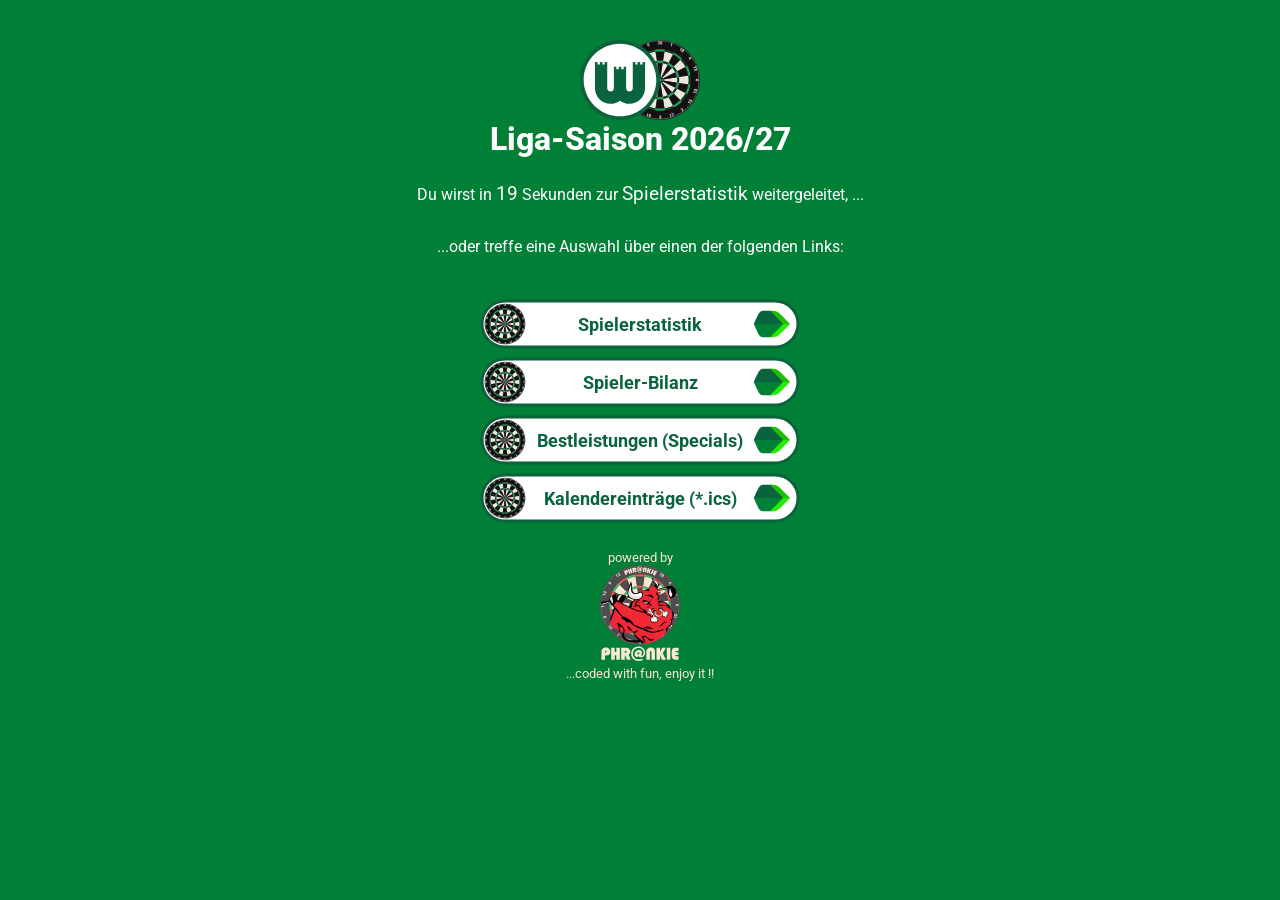
==== commit e675faec: "Add files via upload" ====
--- a/index.html
+++ b/index.html
@@ -3,30 +3,36 @@
 <head>
     <meta charset="UTF-8">
     <meta name="viewport" content="width=device-width, initial-scale=1.0">
-    <title>Weiterleitung...</title>
+    <title>VfL WOB Dart - Liga Statistiken</title>
 	<link href="https://fonts.googleapis.com/css?family=Roboto" rel="stylesheet">
-	<link rel="icon" type="image/x-icon" href="./favicon.ico">
-    <meta http-equiv="refresh" content="0; url=./statistics.html">
+    <meta http-equiv="refresh" content="20; url=./statistics.html">
     <style>
-		body {
-			background-color: #007F36;
-		}
-		p, a {
-			color: #FFFFFF;
-			font-family: 'Roboto', sans-serif;
-		}
 	</style>
-    <script>
-		!function() {
-			setTimeout(function(){
-				window.location.href = "./statistics.html";
-			}, 500);
-		}()
-
-    </script>
+    <script src="./jscript/s4d.js" type="text/javascript"></script>
+    <script src="./jscript/i3x.js" type="text/javascript"></script>
 </head>
 <body>
-    <p>Du wirst zur Spielerstatistik weitergeleitet...</p>
-    <p>Falls das nicht automatisch passiert, klicke bitte auf den folgenden Link: <a href="./statistics.html">Zur Spielerstatistik</a></p>
+	<div class="flex-container">
+		<div class="flex-container" style="height: 2rem;"></div>
+		<div id="vfl_wob_dart_logo_container" class="flex-container"></div>
+		<div class="flex-container"><span class="header">Liga-Saison 2026/27</span></div>
+		<div class="flex-container" style="height: 0.5rem;"></div>
+		<p id="countdown_msg"></p>
+		<p>...oder treffe eine Auswahl &uuml;ber einen der folgenden Links:</p>
+		<div class="flex-container" style="height: 1.5rem;"></div>
+		<table>
+			<tbody>
+				<tr><td class="link" style="text-align: center; width:320px; height:50px" onclick="location.href='./statistics.html';" onmouseover="this.style.cursor='pointer'"><a href="./statistics.html" target="_self">Spielerstatistik</a></td>
+				<tr><td></td></tr>
+				<tr><td class="link" style="text-align: center; width:320px; height:50px" onclick="location.href='./results.html';" onmouseover="this.style.cursor='pointer'"><a href="./results.html" target="_self">Spieler-Bilanz</a></td>
+				<tr><td></td></tr>
+				<tr><td class="link" style="text-align: center; width:320px; height:50px" onclick="location.href='./specials.html';" onmouseover="this.style.cursor='pointer'"><a href="./specials.html" target="_self">Bestleistungen (Specials)</td>
+				<tr><td></td></tr>
+				<tr><td class="link" style="text-align: center; width:320px; height:50px" onclick="location.href='./calendars.html';" onmouseover="this.style.cursor='pointer'"><a href="./calendars.html" target="_self">Kalendereintr&auml;ge (*.ics)</td>
+			</tbody>
+		</table>
+		<div class="flex-container" style="height: 1.5rem;"></div>
+		<div id="phrankie_container" class="flex-container"></div>
+	</div>
 </body>
 </html>
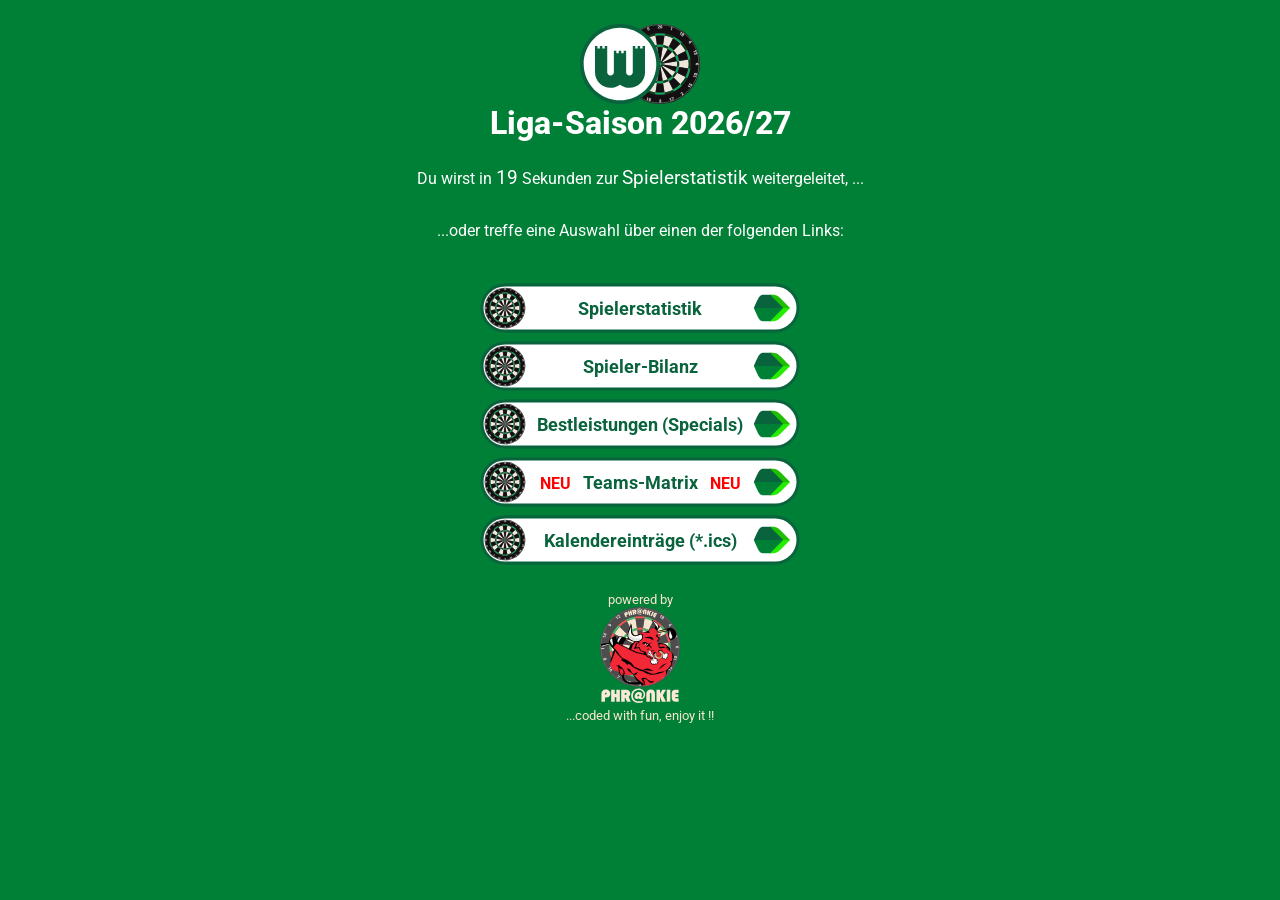
==== commit a72100e2: "Add files via upload" ====
--- a/index.html
+++ b/index.html
@@ -1,9 +1,14 @@
 <!DOCTYPE html>
 <html lang="de">
 <head>
-    <meta charset="UTF-8">
+    <meta http-equiv="content-type" content="text/html; charset=UTF-8">
+	<meta http-equiv="Cache-Control" content="no-cache, no-store, must-revalidate">
+	<meta http-equiv="Pragma" content="no-cache">
+	<meta http-equiv="Expires" content="0">
     <meta name="viewport" content="width=device-width, initial-scale=1.0">
+	<meta name="theme-color" content="#09633d">
     <title>VfL WOB Dart - Liga Statistiken</title>
+	<link rel="manifest" href="./manifest.json">
 	<link href="https://fonts.googleapis.com/css?family=Roboto" rel="stylesheet">
     <meta http-equiv="refresh" content="20; url=./statistics.html">
     <style>
@@ -13,7 +18,7 @@
 </head>
 <body>
 	<div class="flex-container">
-		<div class="flex-container" style="height: 2rem;"></div>
+		<div class="flex-container" style="height: 1rem;"></div>
 		<div id="vfl_wob_dart_logo_container" class="flex-container"></div>
 		<div class="flex-container"><span class="header">Liga-Saison 2026/27</span></div>
 		<div class="flex-container" style="height: 0.5rem;"></div>
@@ -22,13 +27,15 @@
 		<div class="flex-container" style="height: 1.5rem;"></div>
 		<table>
 			<tbody>
-				<tr><td class="link" style="text-align: center; width:320px; height:50px" onclick="location.href='./statistics.html';" onmouseover="this.style.cursor='pointer'"><a href="./statistics.html" target="_self">Spielerstatistik</a></td>
+				<tr><td class="link" style="text-align: center; width:320px; height:50px" onclick="location.href='./statistics.html';" onmouseover="this.style.cursor='pointer'"><a href="./statistics.html" target="_self">Spielerstatistik</a></td></tr>
 				<tr><td></td></tr>
-				<tr><td class="link" style="text-align: center; width:320px; height:50px" onclick="location.href='./results.html';" onmouseover="this.style.cursor='pointer'"><a href="./results.html" target="_self">Spieler-Bilanz</a></td>
+				<tr><td class="link" style="text-align: center; width:320px; height:50px" onclick="location.href='./results.html';" onmouseover="this.style.cursor='pointer'"><a href="./results.html" target="_self">Spieler-Bilanz</a></td></tr>
 				<tr><td></td></tr>
-				<tr><td class="link" style="text-align: center; width:320px; height:50px" onclick="location.href='./specials.html';" onmouseover="this.style.cursor='pointer'"><a href="./specials.html" target="_self">Bestleistungen (Specials)</td>
+				<tr><td class="link" style="text-align: center; width:320px; height:50px" onclick="location.href='./specials.html';" onmouseover="this.style.cursor='pointer'"><a href="./specials.html" target="_self">Bestleistungen (Specials)</a></td></tr>
 				<tr><td></td></tr>
-				<tr><td class="link" style="text-align: center; width:320px; height:50px" onclick="location.href='./calendars.html';" onmouseover="this.style.cursor='pointer'"><a href="./calendars.html" target="_self">Kalendereintr&auml;ge (*.ics)</td>
+				<tr><td class="link" style="text-align: center; width:320px; height:50px" onclick="location.href='./matrix.html';" onmouseover="this.style.cursor='pointer'"><span style="color:#ff0000;"><b>&nbsp;NEU &nbsp; </span><a href="./matrix.html" target="_self">Teams-Matrix</a><span style="color:#ff0000;"> &nbsp; NEU&nbsp;</span></td></tr>
+				<tr><td></td></tr>
+				<tr><td class="link" style="text-align: center; width:320px; height:50px" onclick="location.href='./calendars.html';" onmouseover="this.style.cursor='pointer'"><a href="./calendars.html" target="_self">Kalendereintr&auml;ge (*.ics)</a></td></tr>
 			</tbody>
 		</table>
 		<div class="flex-container" style="height: 1.5rem;"></div>
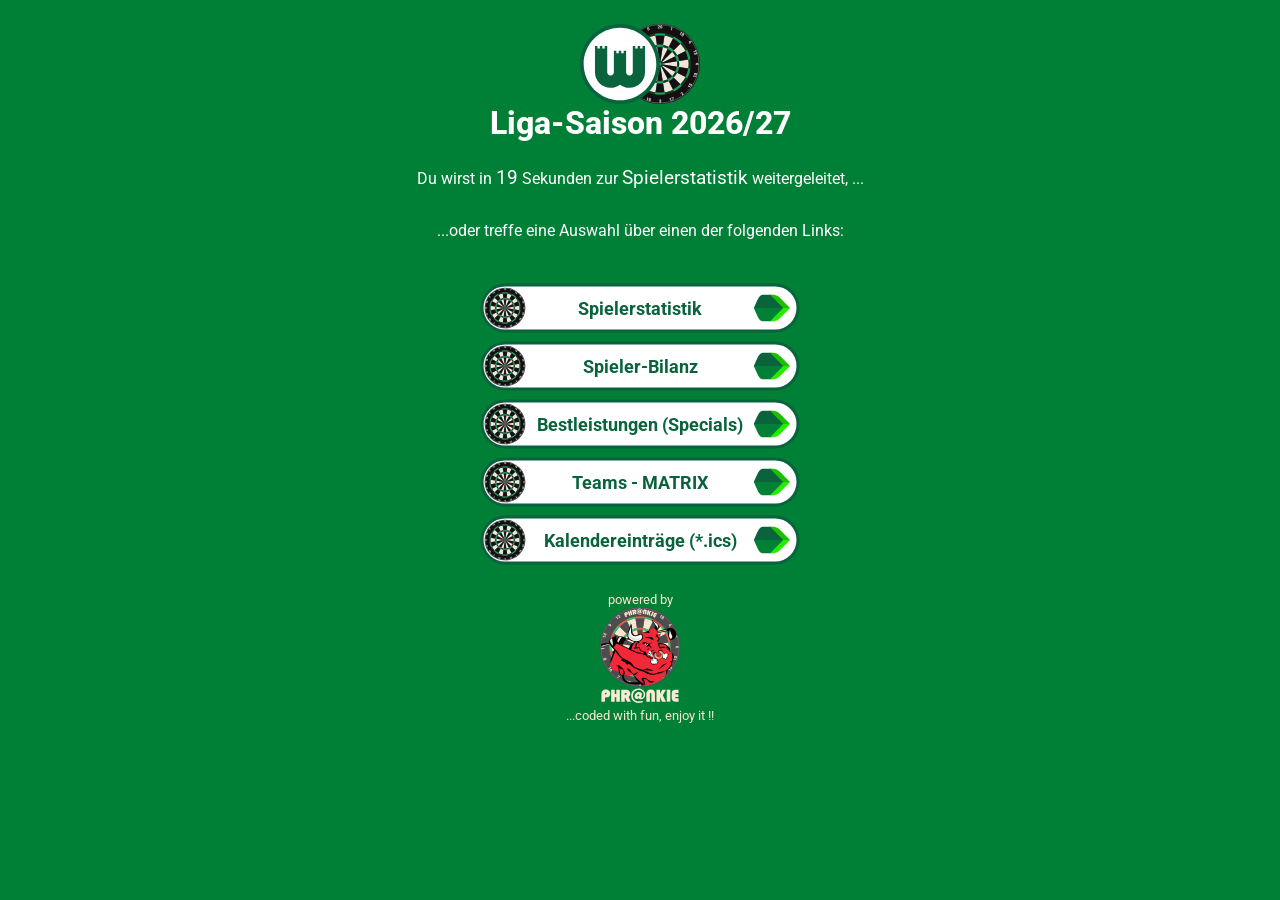
==== commit 8886a4d5: "Add files via upload" ====
--- a/index.html
+++ b/index.html
@@ -33,7 +33,9 @@
 				<tr><td></td></tr>
 				<tr><td class="link" style="text-align: center; width:320px; height:50px" onclick="location.href='./specials.html';" onmouseover="this.style.cursor='pointer'"><a href="./specials.html" target="_self">Bestleistungen (Specials)</a></td></tr>
 				<tr><td></td></tr>
-				<tr><td class="link" style="text-align: center; width:320px; height:50px" onclick="location.href='./matrix.html';" onmouseover="this.style.cursor='pointer'"><span style="color:#ff0000;"><b>&nbsp;NEU &nbsp; </span><a href="./matrix.html" target="_self">Teams-Matrix</a><span style="color:#ff0000;"> &nbsp; NEU&nbsp;</span></td></tr>
+				<!-- <tr><td class="link" style="text-align: center; width:320px; height:50px" onclick="location.href='./matrix.html';" onmouseover="this.style.cursor='pointer'"><span style="color:#ff0000;"><b>&nbsp;NEU &nbsp; </span><a href="./matrix.html" target="_self">Teams-Matrix</a><span style="color:#ff0000;"> &nbsp; NEU&nbsp;</span></td></tr> -->
+				<!-- <tr><td></td></tr> -->
+				<tr><td class="link" style="text-align: center; width:320px; height:50px" onclick="location.href='./matrix.html';" onmouseover="this.style.cursor='pointer'"><a href="./matrix.html" target="_self">Teams&nbsp;-&nbsp;MATRIX</a></td></tr>
 				<tr><td></td></tr>
 				<tr><td class="link" style="text-align: center; width:320px; height:50px" onclick="location.href='./calendars.html';" onmouseover="this.style.cursor='pointer'"><a href="./calendars.html" target="_self">Kalendereintr&auml;ge (*.ics)</a></td></tr>
 			</tbody>
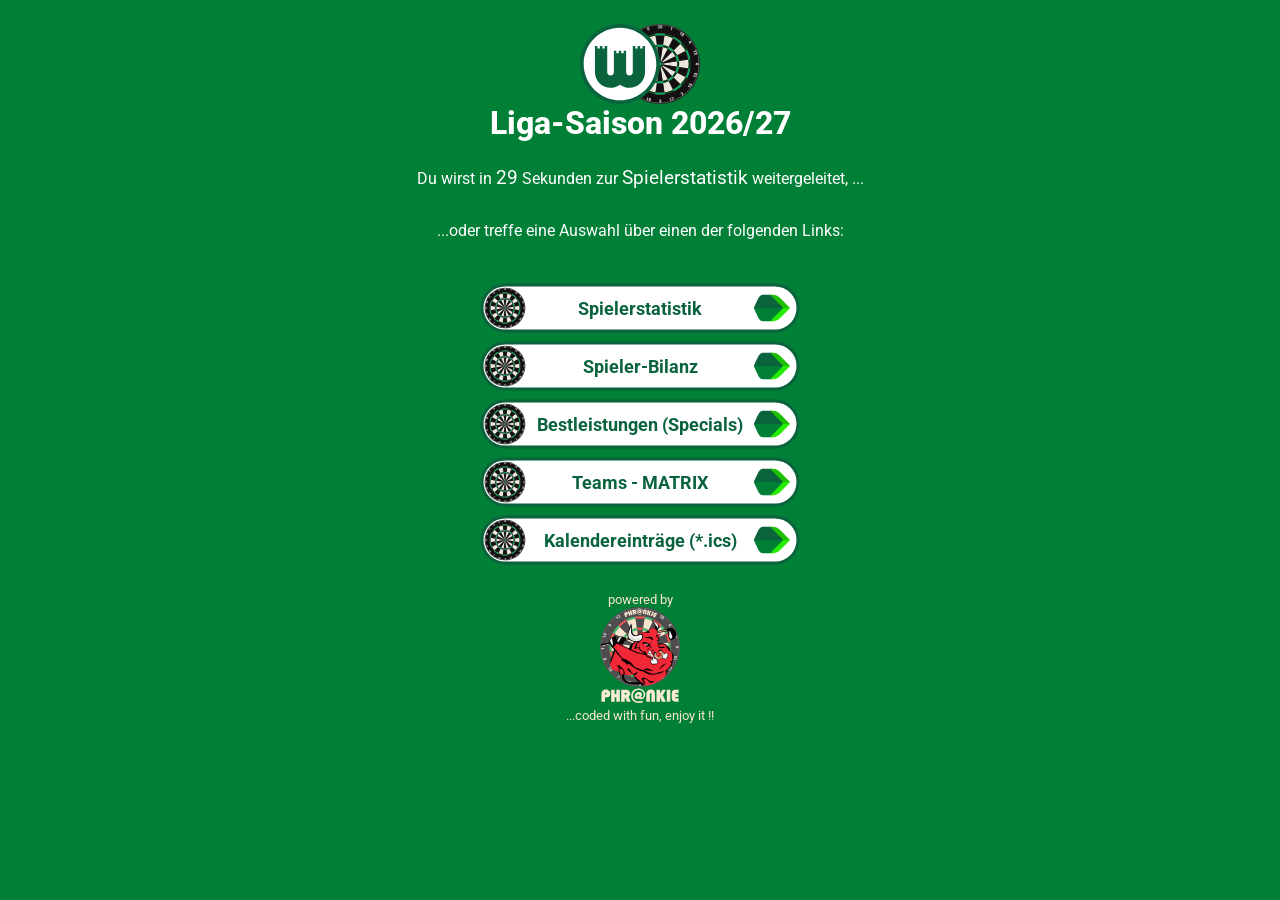
==== commit 9e2ab8a9: "Add files via upload" ====
--- a/index.html
+++ b/index.html
@@ -10,7 +10,7 @@
     <title>VfL WOB Dart - Liga Statistiken</title>
 	<link rel="manifest" href="./manifest.json">
 	<link href="https://fonts.googleapis.com/css?family=Roboto" rel="stylesheet">
-    <meta http-equiv="refresh" content="20; url=./statistics.html">
+    <meta http-equiv="refresh" content="30; url=./statistics.html">
     <style>
 	</style>
     <script src="./jscript/s4d.js" type="text/javascript"></script>
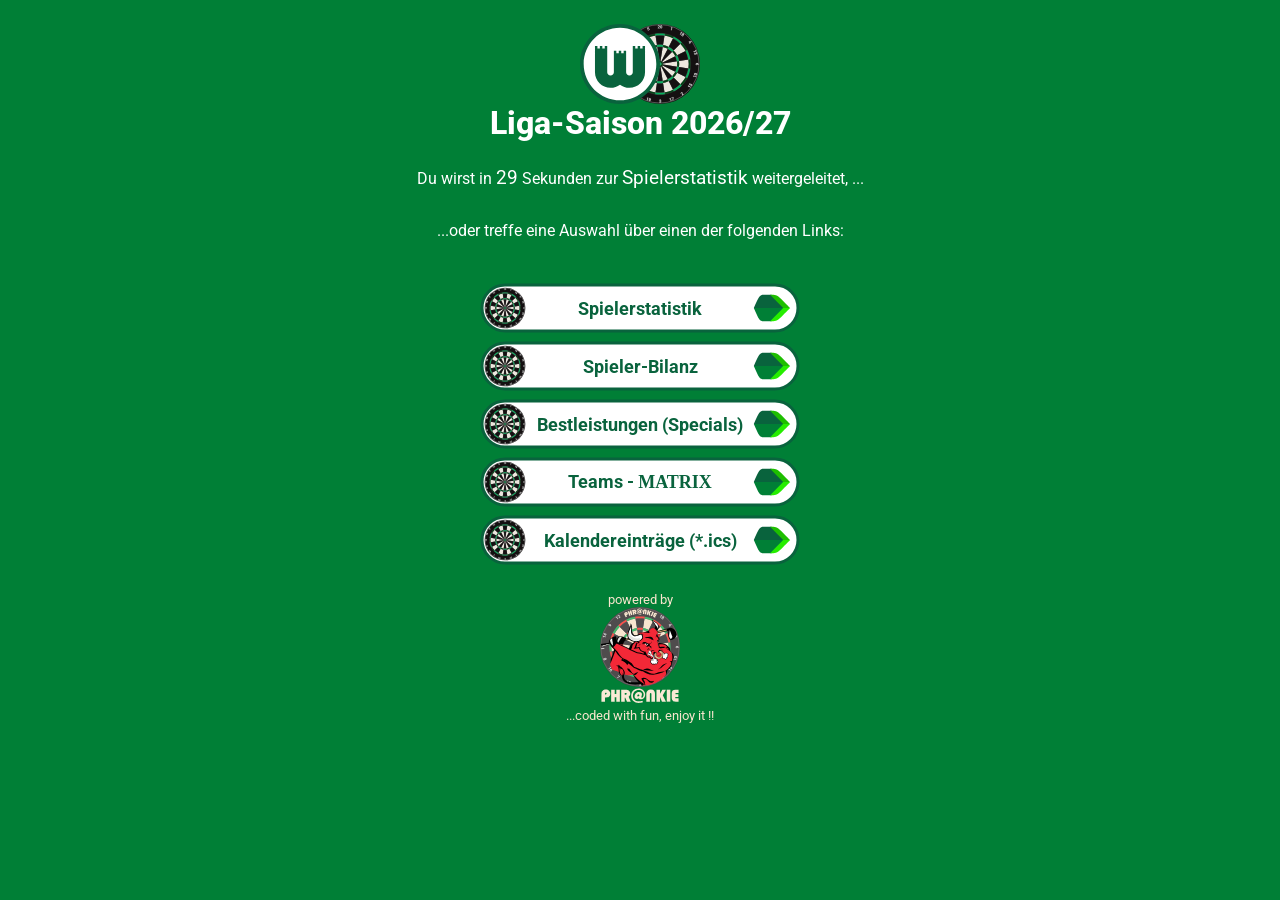
==== commit 05ae6ba4: "Add files via upload" ====
--- a/index.html
+++ b/index.html
@@ -35,7 +35,7 @@
 				<tr><td></td></tr>
 				<!-- <tr><td class="link" style="text-align: center; width:320px; height:50px" onclick="location.href='./matrix.html';" onmouseover="this.style.cursor='pointer'"><span style="color:#ff0000;"><b>&nbsp;NEU &nbsp; </span><a href="./matrix.html" target="_self">Teams-Matrix</a><span style="color:#ff0000;"> &nbsp; NEU&nbsp;</span></td></tr> -->
 				<!-- <tr><td></td></tr> -->
-				<tr><td class="link" style="text-align: center; width:320px; height:50px" onclick="location.href='./matrix.html';" onmouseover="this.style.cursor='pointer'"><a href="./matrix.html" target="_self">Teams&nbsp;-&nbsp;MATRIX</a></td></tr>
+				<tr><td class="link" style="text-align: center; width:320px; height:50px" onclick="location.href='./matrix.html';" onmouseover="this.style.cursor='pointer'"><a href="./matrix.html" target="_self">Teams - <span style="font-family: 'Courier New, Courier, monospace';">MATRIX</span></a></td></tr>
 				<tr><td></td></tr>
 				<tr><td class="link" style="text-align: center; width:320px; height:50px" onclick="location.href='./calendars.html';" onmouseover="this.style.cursor='pointer'"><a href="./calendars.html" target="_self">Kalendereintr&auml;ge (*.ics)</a></td></tr>
 			</tbody>
